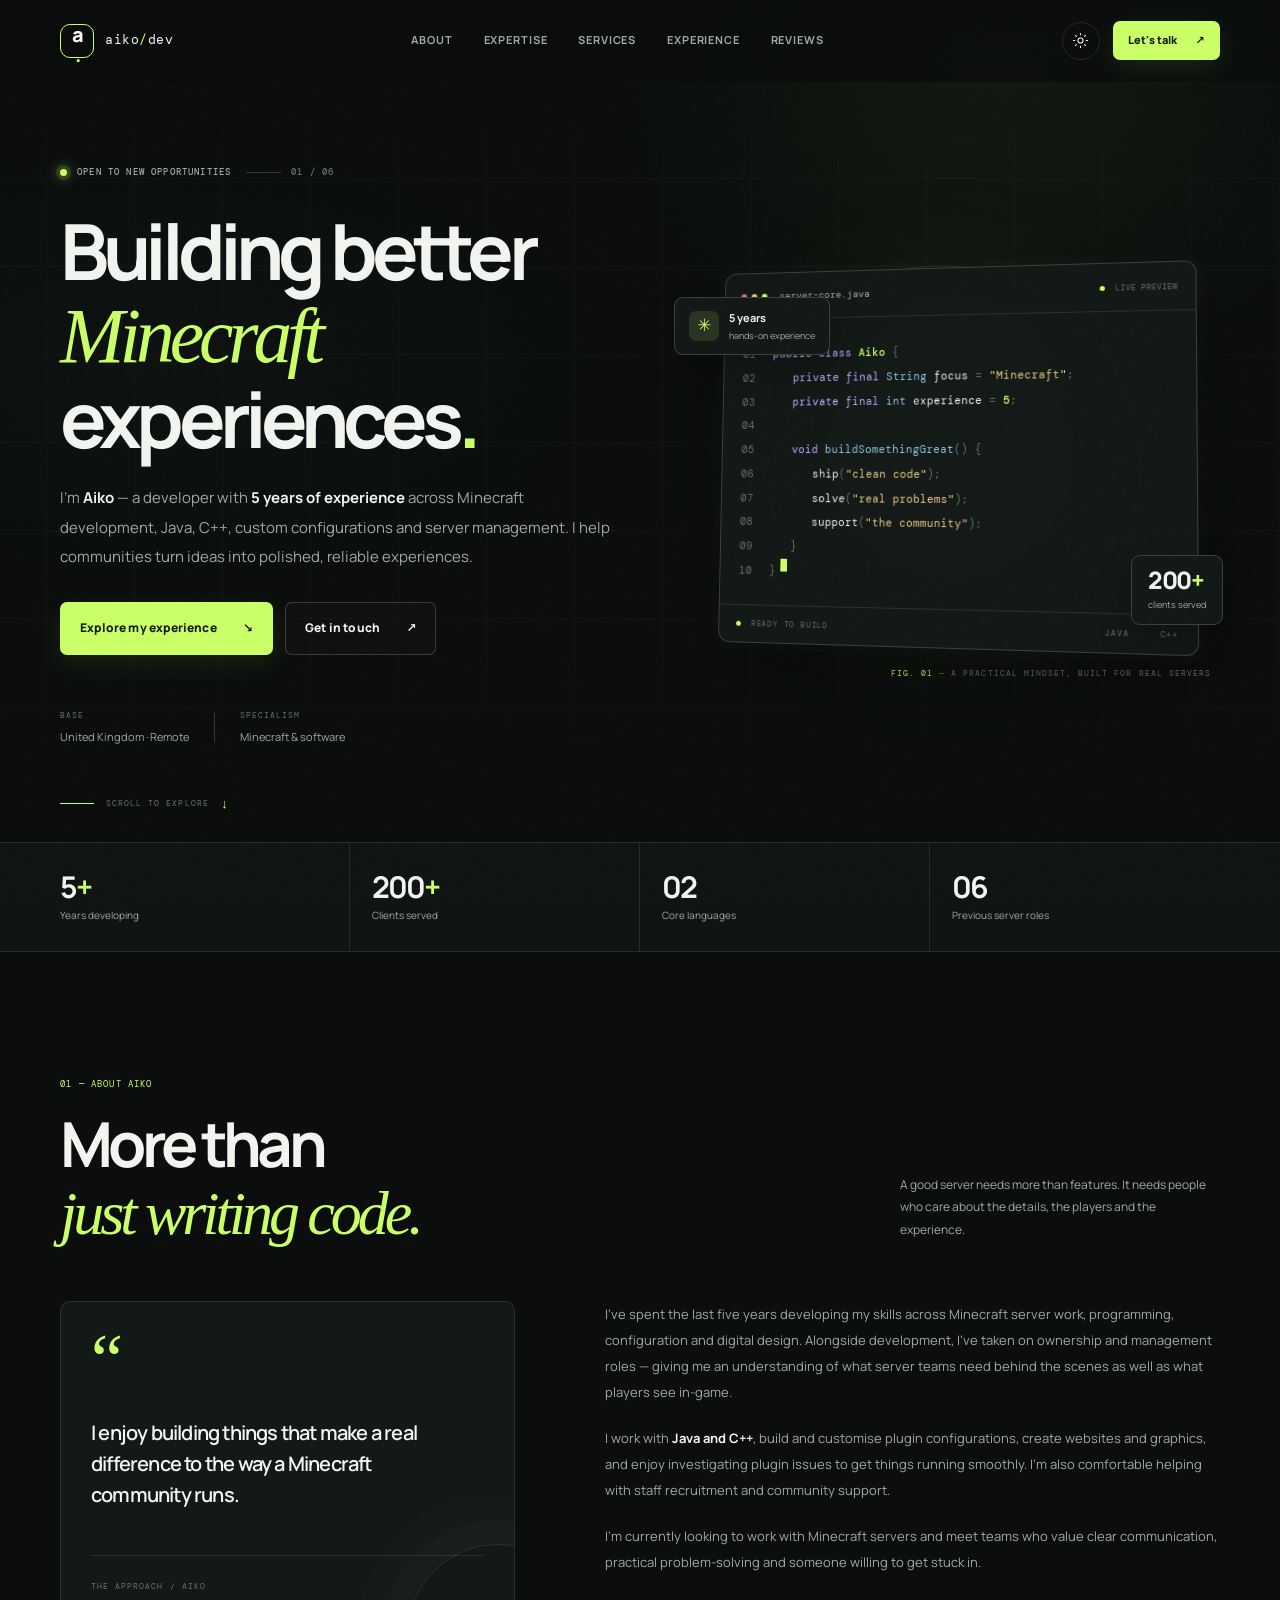
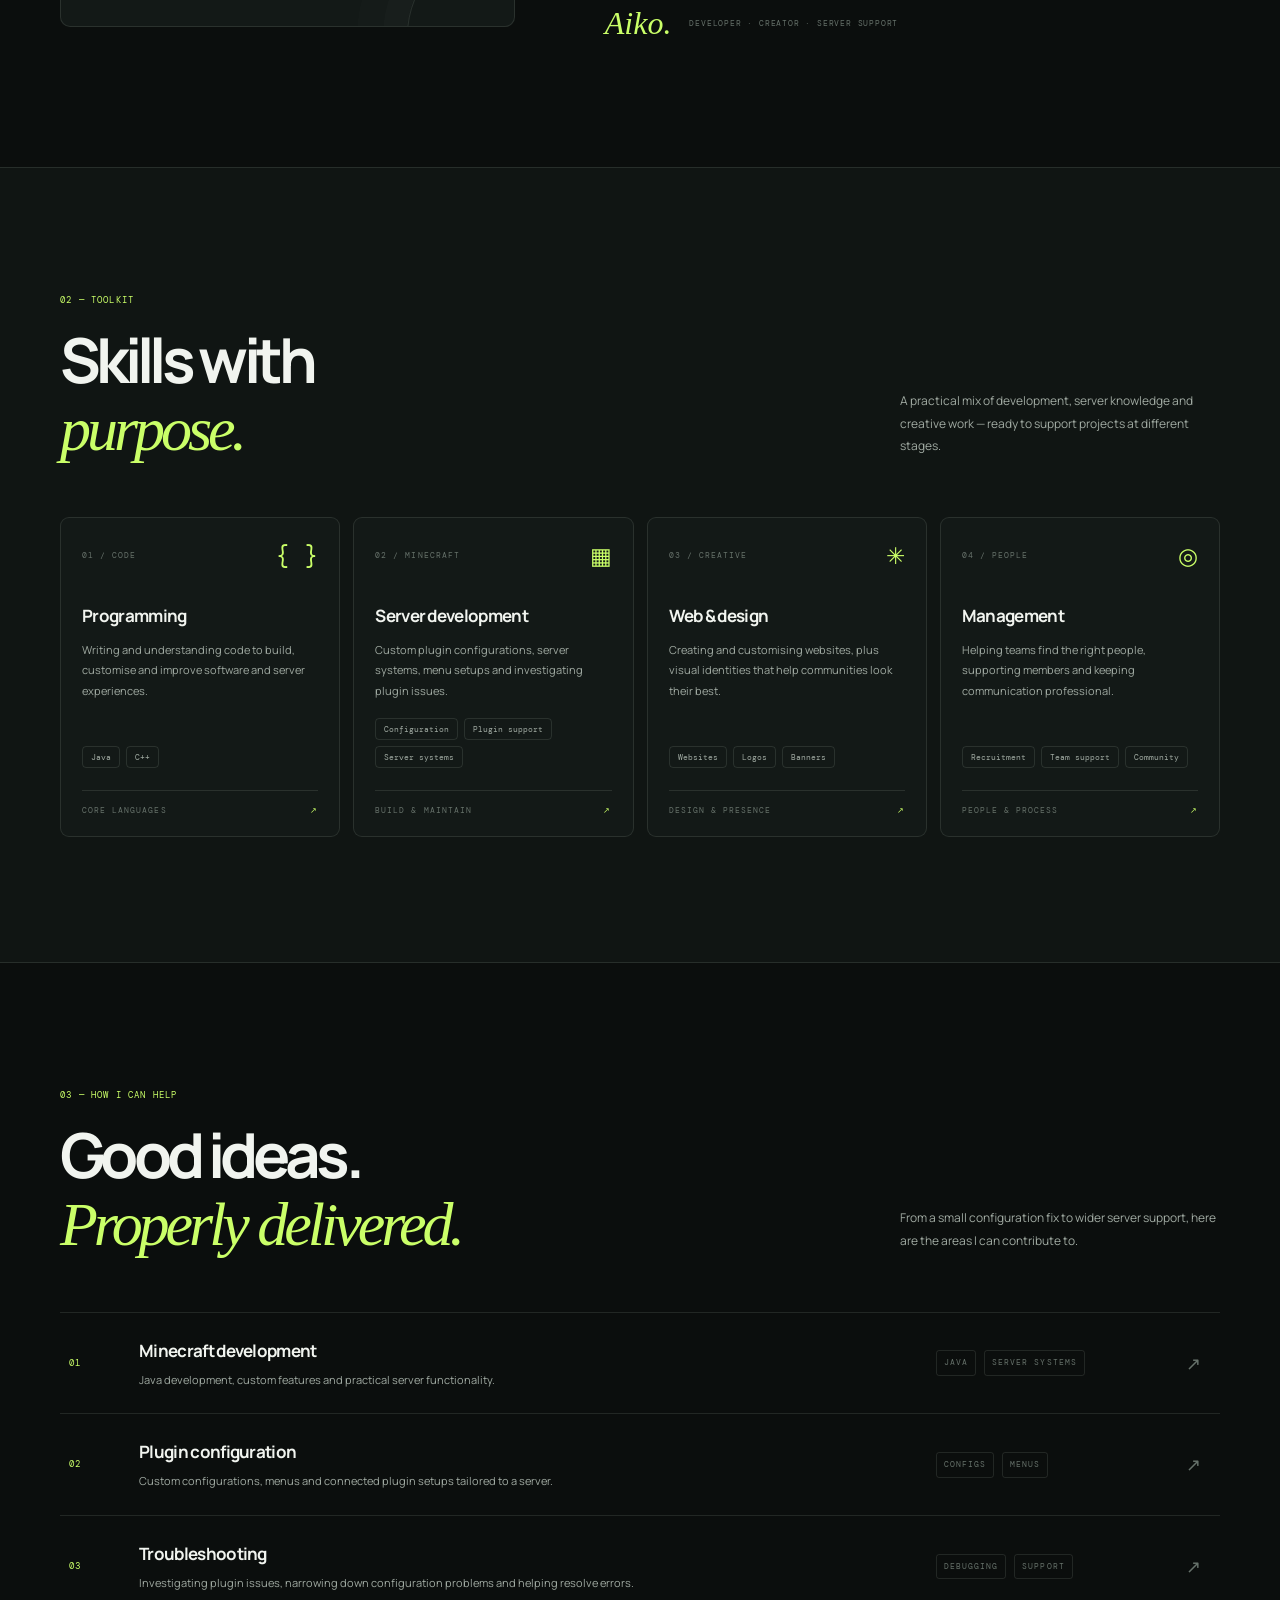
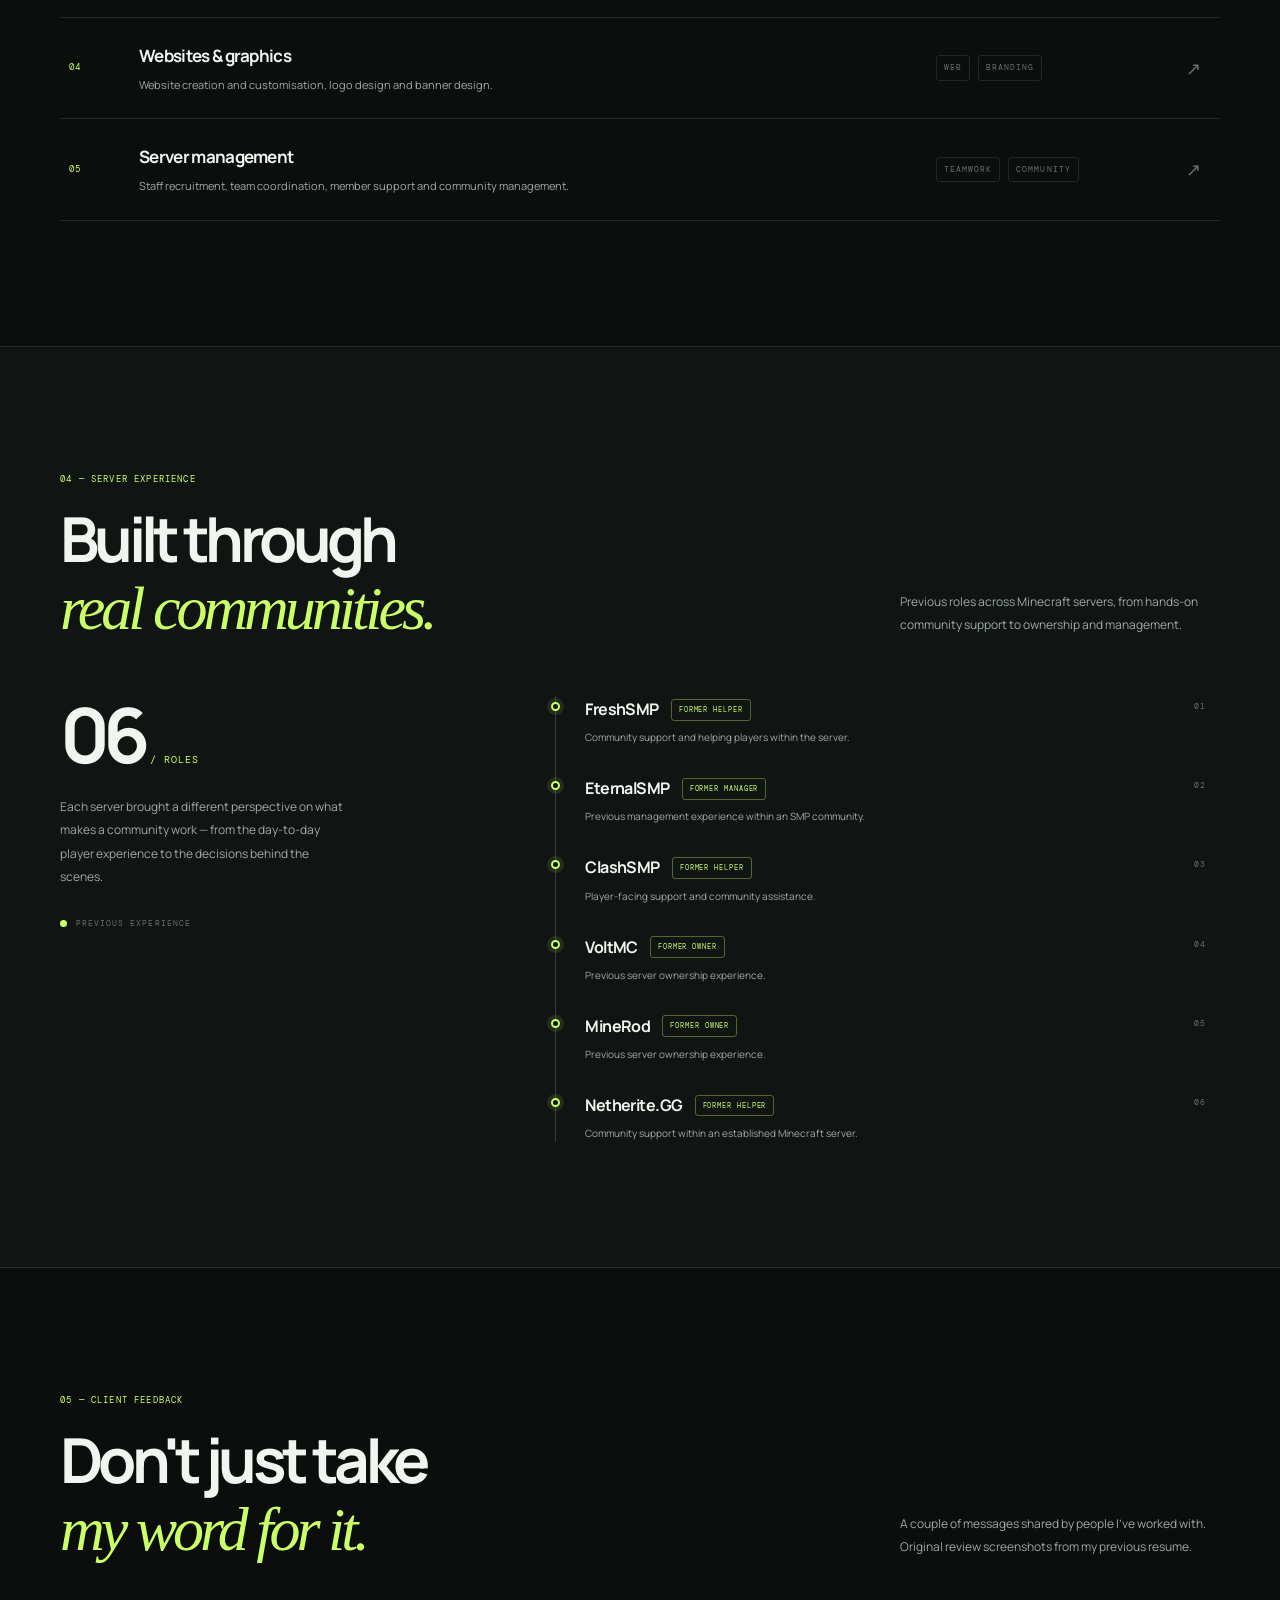
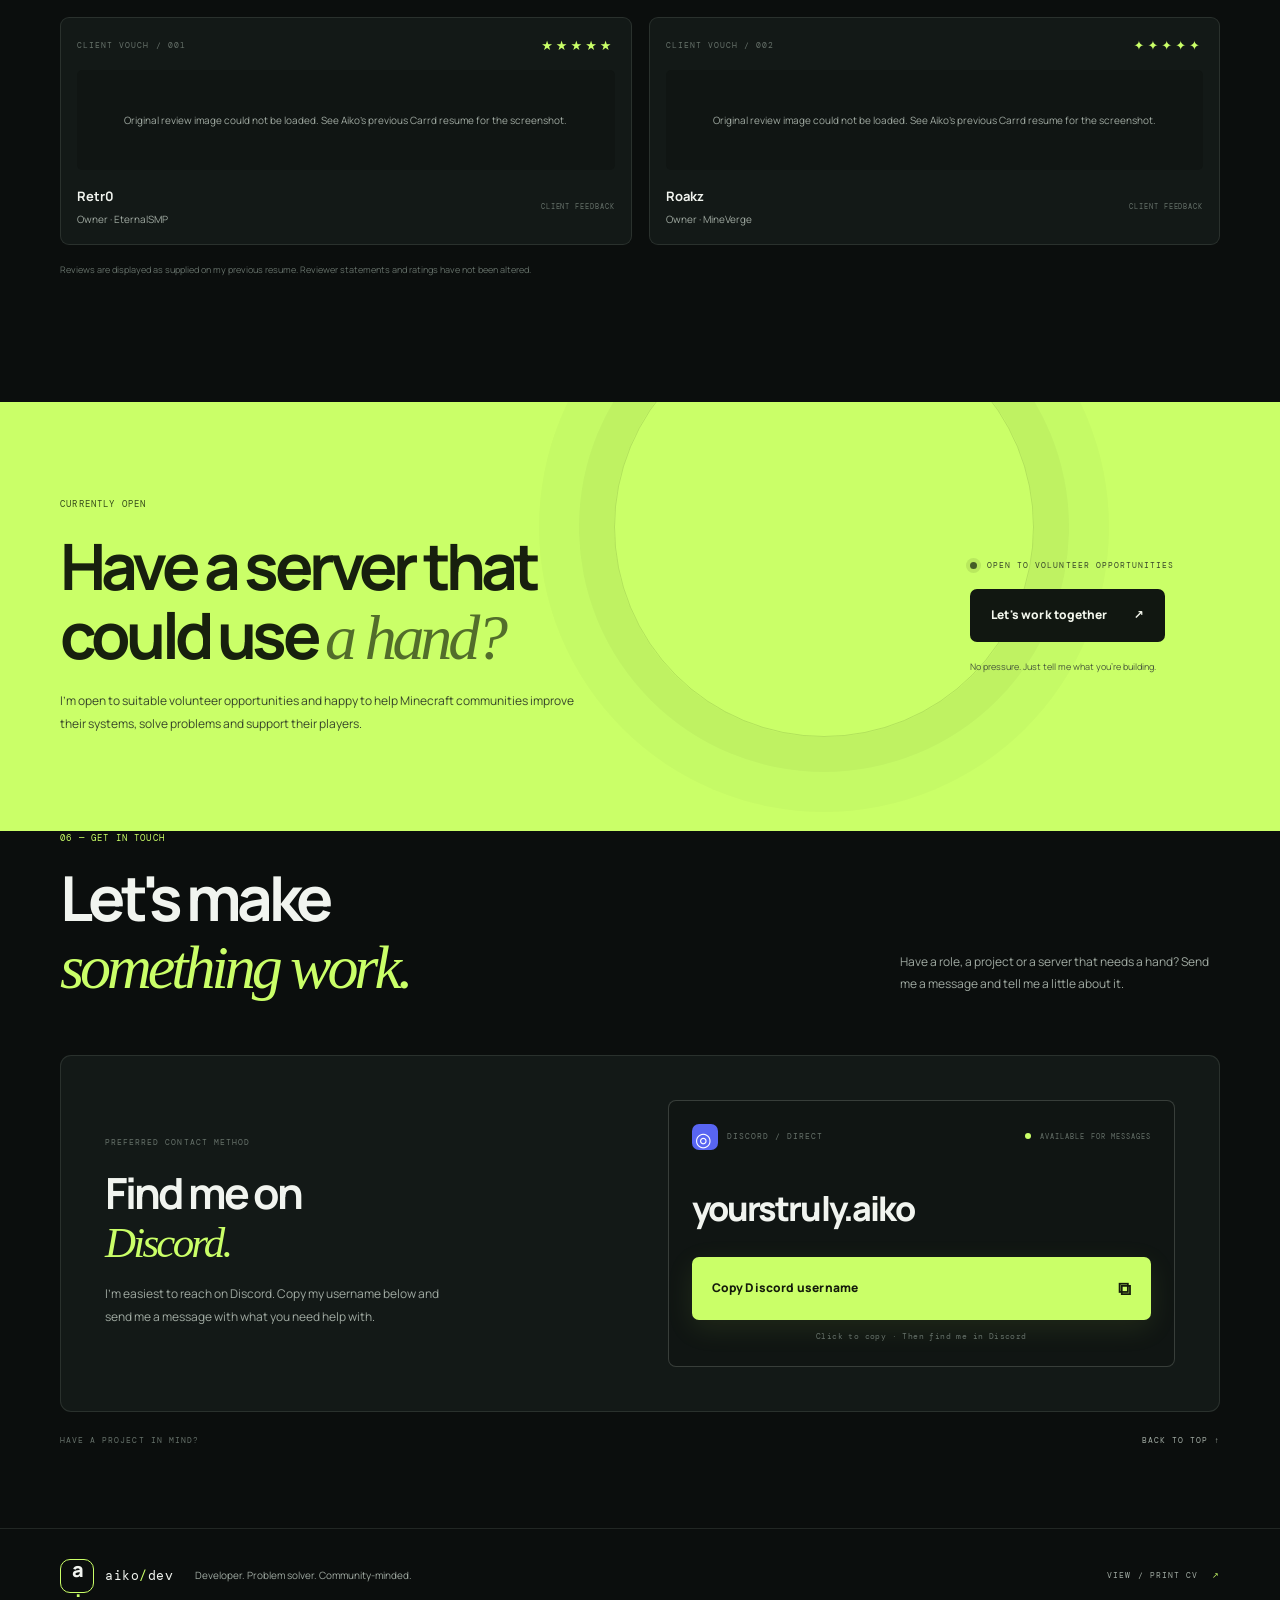
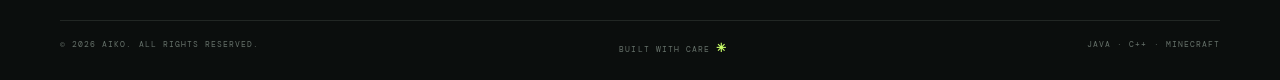
==== index.html @ dcffd150 "Add files via upload" ====
<!doctype html>
<html lang="en" data-theme="dark">
<head>
  <meta charset="utf-8">
  <meta name="viewport" content="width=device-width, initial-scale=1">
  <meta name="theme-color" content="#0b0e0d">
  <meta name="description" content="Aiko — Minecraft developer and server specialist with 5 years of experience in Java, C++, plugin configuration, troubleshooting, web design and server management.">
  <meta property="og:type" content="website">
  <meta property="og:title" content="Aiko — Minecraft Developer & Server Specialist">
  <meta property="og:description" content="Five years of development experience. Java, C++, Minecraft server systems, configuration and management.">
  <meta name="color-scheme" content="dark light">
  <title>Aiko — Minecraft Developer & Server Specialist</title>
  <link rel="icon" type="image/svg+xml" href="assets/favicon.svg">
  <link rel="preconnect" href="https://fonts.googleapis.com">
  <link rel="preconnect" href="https://fonts.gstatic.com" crossorigin>
  <link href="https://fonts.googleapis.com/css2?family=DM+Mono:wght@400;500&family=Manrope:wght@400;500;600;700;800&display=swap" rel="stylesheet">
  <link rel="stylesheet" href="styles.css">
</head>
<body>
  <div class="noise" aria-hidden="true"></div>
  <div class="scroll-progress" id="scrollProgress" aria-hidden="true"></div>

  <header class="site-header" id="top">
    <a class="brand" href="#home" aria-label="Aiko home">
      <span class="brand-mark">a<span>.</span></span>
      <span class="brand-name">aiko<span>/</span>dev</span>
    </a>
    <nav class="desktop-nav" aria-label="Primary navigation">
      <a href="#about">About</a>
      <a href="#expertise">Expertise</a>
      <a href="#services">Services</a>
      <a href="#experience">Experience</a>
      <a href="#reviews">Reviews</a>
    </nav>
    <div class="header-actions">
      <button class="icon-button theme-toggle" id="themeToggle" type="button" aria-label="Switch colour theme" title="Switch colour theme">
        <svg class="sun-icon" viewBox="0 0 24 24" aria-hidden="true"><circle cx="12" cy="12" r="3.6"/><path d="M12 2v2m0 16v2M4.93 4.93l1.42 1.42m11.3 11.3 1.42 1.42M2 12h2m16 0h2M4.93 19.07l1.42-1.42m11.3-11.3 1.42-1.42"/></svg>
        <svg class="moon-icon" viewBox="0 0 24 24" aria-hidden="true"><path d="M20.3 15.1A8.5 8.5 0 0 1 8.9 3.7 8.6 8.6 0 1 0 20.3 15.1Z"/></svg>
      </button>
      <button class="button button-small button-primary header-contact" data-copy-discord type="button">Let's talk <span aria-hidden="true">↗</span></button>
      <button class="mobile-menu-toggle" id="mobileMenuToggle" type="button" aria-label="Open navigation" aria-expanded="false" aria-controls="mobileNav"><span></span><span></span></button>
    </div>
    <nav class="mobile-nav" id="mobileNav" aria-label="Mobile navigation" hidden>
      <a href="#about">About</a><a href="#expertise">Expertise</a><a href="#services">Services</a><a href="#experience">Experience</a><a href="#reviews">Reviews</a><a href="#contact">Contact</a>
    </nav>
  </header>

  <main>
    <section class="hero section-shell" id="home">
      <div class="hero-grid-line" aria-hidden="true"></div>
      <div class="hero-copy">
        <div class="eyebrow reveal"><span class="status-dot"></span> OPEN TO NEW OPPORTUNITIES <span class="eyebrow-line"></span> <span class="eyebrow-index">01 / 06</span></div>
        <h1 class="hero-title reveal delay-1">Building better<br><em>Minecraft</em> experiences<span class="title-period">.</span></h1>
        <p class="hero-intro reveal delay-2">I'm <strong>Aiko</strong> — a developer with <strong>5 years of experience</strong> across Minecraft development, Java, C++, custom configurations and server management. I help communities turn ideas into polished, reliable experiences.</p>
        <div class="hero-actions reveal delay-3">
          <a class="button button-primary" href="#experience">Explore my experience <span aria-hidden="true">↘</span></a>
          <a class="button button-quiet" href="#contact">Get in touch <span aria-hidden="true">↗</span></a>
        </div>
        <div class="hero-meta reveal delay-3">
          <div class="meta-item"><span class="meta-label">BASE</span><span>United Kingdom · Remote</span></div>
          <div class="meta-divider"></div>
          <div class="meta-item"><span class="meta-label">SPECIALISM</span><span>Minecraft & software</span></div>
        </div>
      </div>

      <div class="hero-art reveal delay-2" aria-label="Decorative code workspace illustration">
        <div class="art-orbit orbit-one"></div><div class="art-orbit orbit-two"></div>
        <div class="art-glow"></div>
        <div class="code-window">
          <div class="window-top"><div class="window-dots"><i></i><i></i><i></i></div><span>server-core.java</span><span class="window-live"><b></b> LIVE PREVIEW</span></div>
          <div class="code-content">
            <div class="code-line"><span class="line-no">01</span><span><b class="code-purple">public class</b> <b class="code-lime">Aiko</b> <span class="code-muted">{</span></span></div>
            <div class="code-line"><span class="line-no">02</span><span class="indent"><b class="code-purple">private final</b> <b class="code-blue">String</b> focus <span class="code-muted">=</span> <b class="code-gold">"Minecraft"</b><span class="code-muted">;</span></span></div>
            <div class="code-line"><span class="line-no">03</span><span class="indent"><b class="code-purple">private final</b> <b class="code-blue">int</b> experience <span class="code-muted">=</span> <b class="code-lime">5</b><span class="code-muted">;</span></span></div>
            <div class="code-line spacer"><span class="line-no">04</span><span></span></div>
            <div class="code-line"><span class="line-no">05</span><span class="indent"><b class="code-purple">void</b> <b class="code-blue">buildSomethingGreat</b><span class="code-muted">() {</span></span></div>
            <div class="code-line"><span class="line-no">06</span><span class="indent2">ship<span class="code-muted">(</span><b class="code-gold">"clean code"</b><span class="code-muted">);</span></span></div>
            <div class="code-line"><span class="line-no">07</span><span class="indent2">solve<span class="code-muted">(</span><b class="code-gold">"real problems"</b><span class="code-muted">);</span></span></div>
            <div class="code-line"><span class="line-no">08</span><span class="indent2">support<span class="code-muted">(</span><b class="code-gold">"the community"</b><span class="code-muted">);</span></span></div>
            <div class="code-line"><span class="line-no">09</span><span class="indent"><span class="code-muted">}</span></span></div>
            <div class="code-line"><span class="line-no">10</span><span class="code-muted">}</span><span class="cursor-block"></span></div>
          </div>
          <div class="window-footer"><span><i class="footer-pulse"></i> READY TO BUILD</span><span>JAVA&nbsp; · &nbsp;C++</span></div>
        </div>
        <div class="float-chip chip-exp"><span class="chip-icon">✳</span><span><b>5 years</b><small>hands-on experience</small></span></div>
        <div class="float-chip chip-clients"><span class="chip-number">200<span>+</span></span><small>clients served</small></div>
        <div class="art-caption"><span>FIG. 01</span> — A PRACTICAL MINDSET, BUILT FOR REAL SERVERS</div>
      </div>
      <a class="scroll-cue" href="#about"><span class="scroll-cue-line"></span> SCROLL TO EXPLORE <span>↓</span></a>
    </section>

    <section class="stats-band" aria-label="At a glance">
      <div class="stats-inner">
        <div class="stat"><strong data-count="5">5<span>+</span></strong><span>Years developing</span></div>
        <div class="stat"><strong data-count="200">200<span>+</span></strong><span>Clients served</span></div>
        <div class="stat"><strong>02</strong><span>Core languages</span></div>
        <div class="stat"><strong>06</strong><span>Previous server roles</span></div>
      </div>
    </section>

    <section class="content-section section-shell" id="about">
      <div class="section-heading reveal"><div class="section-kicker">01 — ABOUT AIKO</div><div class="section-heading-row"><h2>More than<br><em>just writing code.</em></h2><p class="section-aside">A good server needs more than features. It needs people who care about the details, the players and the experience.</p></div></div>
      <div class="about-layout">
        <div class="about-note reveal"><div class="note-mark">“</div><p class="about-lead">I enjoy building things that make a real difference to the way a Minecraft community runs.</p><div class="note-rule"></div><span class="mono-note">THE APPROACH / AIKO</span></div>
        <div class="about-copy reveal delay-1"><p>I've spent the last five years developing my skills across Minecraft server work, programming, configuration and digital design. Alongside development, I've taken on ownership and management roles — giving me an understanding of what server teams need behind the scenes as well as what players see in-game.</p><p>I work with <strong>Java and C++</strong>, build and customise plugin configurations, create websites and graphics, and enjoy investigating plugin issues to get things running smoothly. I'm also comfortable helping with staff recruitment and community support.</p><p>I'm currently looking to work with Minecraft servers and meet teams who value clear communication, practical problem-solving and someone willing to get stuck in.</p><div class="about-signoff"><span class="signature">Aiko.</span><span class="signoff-line">DEVELOPER · CREATOR · SERVER SUPPORT</span></div></div>
      </div>
    </section>

    <section class="expertise-section" id="expertise">
      <div class="section-shell content-section">
        <div class="section-heading reveal"><div class="section-kicker">02 — TOOLKIT</div><div class="section-heading-row"><h2>Skills with<br><em>purpose.</em></h2><p class="section-aside">A practical mix of development, server knowledge and creative work — ready to support projects at different stages.</p></div></div>
        <div class="skill-grid">
          <article class="skill-card skill-featured reveal"><div class="skill-card-top"><span class="skill-index">01 / CODE</span><span class="skill-symbol">{ }</span></div><h3>Programming</h3><p>Writing and understanding code to build, customise and improve software and server experiences.</p><div class="skill-tags"><span>Java</span><span>C++</span></div><div class="skill-card-foot">CORE LANGUAGES <span>↗</span></div></article>
          <article class="skill-card reveal delay-1"><div class="skill-card-top"><span class="skill-index">02 / MINECRAFT</span><span class="skill-symbol">▦</span></div><h3>Server development</h3><p>Custom plugin configurations, server systems, menu setups and investigating plugin issues.</p><div class="skill-tags"><span>Configuration</span><span>Plugin support</span><span>Server systems</span></div><div class="skill-card-foot">BUILD & MAINTAIN <span>↗</span></div></article>
          <article class="skill-card reveal delay-2"><div class="skill-card-top"><span class="skill-index">03 / CREATIVE</span><span class="skill-symbol">✳</span></div><h3>Web & design</h3><p>Creating and customising websites, plus visual identities that help communities look their best.</p><div class="skill-tags"><span>Websites</span><span>Logos</span><span>Banners</span></div><div class="skill-card-foot">DESIGN & PRESENCE <span>↗</span></div></article>
          <article class="skill-card reveal delay-3"><div class="skill-card-top"><span class="skill-index">04 / PEOPLE</span><span class="skill-symbol">◎</span></div><h3>Management</h3><p>Helping teams find the right people, supporting members and keeping communication professional.</p><div class="skill-tags"><span>Recruitment</span><span>Team support</span><span>Community</span></div><div class="skill-card-foot">PEOPLE & PROCESS <span>↗</span></div></article>
        </div>
      </div>
    </section>

    <section class="content-section section-shell" id="services">
      <div class="section-heading reveal"><div class="section-kicker">03 — HOW I CAN HELP</div><div class="section-heading-row"><h2>Good ideas.<br><em>Properly delivered.</em></h2><p class="section-aside">From a small configuration fix to wider server support, here are the areas I can contribute to.</p></div></div>
      <div class="services-list">
        <article class="service-row reveal"><span class="service-no">01</span><div class="service-main"><h3>Minecraft development</h3><p>Java development, custom features and practical server functionality.</p></div><div class="service-tags"><span>JAVA</span><span>SERVER SYSTEMS</span></div><span class="service-arrow">↗</span></article>
        <article class="service-row reveal"><span class="service-no">02</span><div class="service-main"><h3>Plugin configuration</h3><p>Custom configurations, menus and connected plugin setups tailored to a server.</p></div><div class="service-tags"><span>CONFIGS</span><span>MENUS</span></div><span class="service-arrow">↗</span></article>
        <article class="service-row reveal"><span class="service-no">03</span><div class="service-main"><h3>Troubleshooting</h3><p>Investigating plugin issues, narrowing down configuration problems and helping resolve errors.</p></div><div class="service-tags"><span>DEBUGGING</span><span>SUPPORT</span></div><span class="service-arrow">↗</span></article>
        <article class="service-row reveal"><span class="service-no">04</span><div class="service-main"><h3>Websites & graphics</h3><p>Website creation and customisation, logo design and banner design.</p></div><div class="service-tags"><span>WEB</span><span>BRANDING</span></div><span class="service-arrow">↗</span></article>
        <article class="service-row reveal"><span class="service-no">05</span><div class="service-main"><h3>Server management</h3><p>Staff recruitment, team coordination, member support and community management.</p></div><div class="service-tags"><span>TEAMWORK</span><span>COMMUNITY</span></div><span class="service-arrow">↗</span></article>
      </div>
    </section>

    <section class="experience-section" id="experience">
      <div class="section-shell content-section">
        <div class="section-heading reveal"><div class="section-kicker">04 — SERVER EXPERIENCE</div><div class="section-heading-row"><h2>Built through<br><em>real communities.</em></h2><p class="section-aside">Previous roles across Minecraft servers, from hands-on community support to ownership and management.</p></div></div>
        <div class="experience-layout">
          <div class="experience-intro reveal"><div class="exp-big-number">06<span> / ROLES</span></div><p>Each server brought a different perspective on what makes a community work — from the day-to-day player experience to the decisions behind the scenes.</p><div class="exp-key"><span class="key-dot"></span> PREVIOUS EXPERIENCE</div></div>
          <div class="timeline">
            <article class="timeline-item reveal"><span class="timeline-dot"></span><div class="timeline-content"><div class="timeline-top"><h3>FreshSMP</h3><span class="role-pill">FORMER HELPER</span></div><p>Community support and helping players within the server.</p></div><span class="timeline-count">01</span></article>
            <article class="timeline-item reveal"><span class="timeline-dot"></span><div class="timeline-content"><div class="timeline-top"><h3>EternalSMP</h3><span class="role-pill">FORMER MANAGER</span></div><p>Previous management experience within an SMP community.</p></div><span class="timeline-count">02</span></article>
            <article class="timeline-item reveal"><span class="timeline-dot"></span><div class="timeline-content"><div class="timeline-top"><h3>ClashSMP</h3><span class="role-pill">FORMER HELPER</span></div><p>Player-facing support and community assistance.</p></div><span class="timeline-count">03</span></article>
            <article class="timeline-item reveal"><span class="timeline-dot"></span><div class="timeline-content"><div class="timeline-top"><h3>VoltMC</h3><span class="role-pill">FORMER OWNER</span></div><p>Previous server ownership experience.</p></div><span class="timeline-count">04</span></article>
            <article class="timeline-item reveal"><span class="timeline-dot"></span><div class="timeline-content"><div class="timeline-top"><h3>MineRod</h3><span class="role-pill">FORMER OWNER</span></div><p>Previous server ownership experience.</p></div><span class="timeline-count">05</span></article>
            <article class="timeline-item reveal"><span class="timeline-dot"></span><div class="timeline-content"><div class="timeline-top"><h3>Netherite.GG</h3><span class="role-pill">FORMER HELPER</span></div><p>Community support within an established Minecraft server.</p></div><span class="timeline-count">06</span></article>
          </div>
        </div>
      </div>
    </section>

    <section class="proof-section" id="reviews">
      <div class="section-shell content-section">
        <div class="section-heading reveal"><div class="section-kicker">05 — CLIENT FEEDBACK</div><div class="section-heading-row"><h2>Don't just take<br><em>my word for it.</em></h2><p class="section-aside">A couple of messages shared by people I've worked with. Original review screenshots from my previous resume.</p></div></div>
        <div class="review-grid">
          <article class="review-card reveal"><div class="review-card-head"><span class="review-label">CLIENT VOUCH / 001</span><span class="review-stars" aria-label="5 out of 5">★★★★★</span></div><a class="review-image-wrap" href="https://aiko-resume.carrd.co/assets/images/image02.jpg?v=b231cc5d" target="_blank" rel="noopener noreferrer" aria-label="Open original EternalSMP client review"><img src="https://aiko-resume.carrd.co/assets/images/image02.jpg?v=b231cc5d" alt="Original Discord testimonial from Retr0, owner of EternalSMP, with a 5 out of 5 rating" loading="lazy"><span class="image-zoom">ORIGINAL REVIEW ↗</span></a><div class="review-caption"><div><h3>Retr0</h3><p>Owner · EternalSMP</p></div><span class="review-verified">CLIENT FEEDBACK</span></div></article>
          <article class="review-card reveal delay-1"><div class="review-card-head"><span class="review-label">CLIENT VOUCH / 002</span><span class="review-stars">✦✦✦✦✦</span></div><a class="review-image-wrap" href="https://aiko-resume.carrd.co/assets/images/image03.jpg?v=b231cc5d" target="_blank" rel="noopener noreferrer" aria-label="Open original MineVerge client review"><img src="https://aiko-resume.carrd.co/assets/images/image03.jpg?v=b231cc5d" alt="Original Discord testimonial from Roakz, owner of MineVerge" loading="lazy"><span class="image-zoom">ORIGINAL REVIEW ↗</span></a><div class="review-caption"><div><h3>Roakz</h3><p>Owner · MineVerge</p></div><span class="review-verified">CLIENT FEEDBACK</span></div></article>
        </div>
        <p class="review-footnote">Reviews are displayed as supplied on my previous resume. Reviewer statements and ratings have not been altered.</p>
      </div>
    </section>

    <section class="availability-section">
      <div class="section-shell availability-inner reveal">
        <div><div class="section-kicker">CURRENTLY OPEN</div><h2>Have a server that<br>could use <em>a hand?</em></h2><p>I'm open to suitable volunteer opportunities and happy to help Minecraft communities improve their systems, solve problems and support their players.</p></div>
        <div class="availability-side"><div class="availability-status"><span class="status-dot"></span> OPEN TO VOLUNTEER OPPORTUNITIES</div><a class="button button-light" href="#contact">Let's work together <span aria-hidden="true">↗</span></a><span class="availability-note">No pressure. Just tell me what you're building.</span></div>
        <div class="availability-orb" aria-hidden="true"></div>
      </div>
    </section>

    <section class="contact-section section-shell" id="contact">
      <div class="section-heading reveal"><div class="section-kicker">06 — GET IN TOUCH</div><div class="section-heading-row"><h2>Let's make<br><em>something work.</em></h2><p class="section-aside">Have a role, a project or a server that needs a hand? Send me a message and tell me a little about it.</p></div></div>
      <div class="contact-panel reveal">
        <div class="contact-copy"><span class="contact-overline">PREFERRED CONTACT METHOD</span><h3>Find me on<br><em>Discord.</em></h3><p>I'm easiest to reach on Discord. Copy my username below and send me a message with what you need help with.</p></div>
        <div class="discord-card"><div class="discord-top"><span class="discord-logo">◎</span><span>DISCORD / DIRECT</span><span class="discord-presence"><i></i> AVAILABLE FOR MESSAGES</span></div><div class="discord-handle">yourstruly.aiko</div><button class="button button-primary copy-button" type="button" data-copy-discord><span class="copy-label">Copy Discord username</span><span class="copy-icon">⧉</span></button><p class="copy-hint">Click to copy · Then find me in Discord</p></div>
      </div>
      <div class="contact-bottom"><span>HAVE A PROJECT IN MIND?</span><a href="#top">BACK TO TOP ↑</a></div>
    </section>
  </main>

  <footer class="site-footer"><div class="footer-main"><a class="brand" href="#top"><span class="brand-mark">a<span>.</span></span><span class="brand-name">aiko<span>/</span>dev</span></a><p>Developer. Problem solver. Community-minded.</p><a class="footer-print" href="cv.html" target="_blank" rel="noopener">VIEW / PRINT CV <span>↗</span></a></div><div class="footer-bottom"><span>© <span id="year"></span> AIKO. ALL RIGHTS RESERVED.</span><span>BUILT WITH CARE <b>✳</b></span><span>JAVA · C++ · MINECRAFT</span></div></footer>

  <div class="toast" id="toast" role="status" aria-live="polite"></div>
  <script src="script.js"></script>
</body>
</html>
---- styles.css ----
:root{--bg:#0b0e0d;--bg-soft:#101513;--panel:#131917;--panel-2:#171f1c;--line:rgba(225,239,229,.11);--line-strong:rgba(225,239,229,.19);--text:#f1f4ef;--muted:#a0aaa2;--subtle:#66716a;--accent:#caff68;--accent-2:#99cf48;--accent-ink:#141b0b;--purple:#c4a5ff;--blue:#8dc6e9;--gold:#eccb83;--shadow:0 30px 100px rgba(0,0,0,.3);--font:'Manrope',Inter,system-ui,-apple-system,BlinkMacSystemFont,'Segoe UI',sans-serif;--mono:'DM Mono',ui-monospace,SFMono-Regular,monospace;--header:rgba(11,14,13,.78)}
html[data-theme="light"]{--bg:#f3f5ef;--bg-soft:#e9ede5;--panel:#fff;--panel-2:#eef2eb;--line:rgba(23,37,27,.12);--line-strong:rgba(23,37,27,.2);--text:#172019;--muted:#5c6a60;--subtle:#849087;--accent:#7cae24;--accent-2:#638d19;--accent-ink:#fff;--purple:#7655b1;--blue:#387d9e;--gold:#9b7128;--shadow:0 25px 80px rgba(35,54,39,.1);--header:rgba(243,245,239,.82)}
*{box-sizing:border-box}html{scroll-behavior:smooth;scroll-padding-top:100px}body{margin:0;background:var(--bg);color:var(--text);font-family:var(--font);font-size:15px;line-height:1.7;overflow-x:hidden;transition:background .3s,color .3s}body::before{content:"";position:fixed;inset:0;pointer-events:none;z-index:-2;background:radial-gradient(ellipse at 78% 10%,rgba(120,160,65,.075),transparent 30%),radial-gradient(ellipse at 12% 40%,rgba(72,113,89,.055),transparent 32%)}a{color:inherit;text-decoration:none}button{font:inherit}.noise{position:fixed;inset:0;pointer-events:none;z-index:30;opacity:.025;background-image:url("data:image/svg+xml,%3Csvg viewBox='0 0 180 180' xmlns='http://www.w3.org/2000/svg'%3E%3Cfilter id='n'%3E%3CfeTurbulence type='fractalNoise' baseFrequency='.8' numOctaves='4' stitchTiles='stitch'/%3E%3C/filter%3E%3Crect width='100%25' height='100%25' filter='url(%23n)' opacity='.5'/%3E%3C/svg%3E")}.scroll-progress{position:fixed;top:0;left:0;width:0;height:2px;background:var(--accent);z-index:100;box-shadow:0 0 14px var(--accent)}.section-shell{width:min(1160px,calc(100% - 64px));margin-inline:auto}.site-header{height:82px;padding:0 max(32px,calc((100vw - 1160px)/2));display:flex;align-items:center;justify-content:space-between;gap:28px;position:fixed;inset:0 0 auto;z-index:50;background:var(--header);border-bottom:1px solid transparent;backdrop-filter:blur(18px);transition:height .25s,border-color .25s,background .25s}.site-header.scrolled{height:70px;border-color:var(--line)}.brand{display:inline-flex;align-items:center;gap:11px;flex-shrink:0}.brand-mark{display:grid;place-items:center;width:34px;height:34px;border:1px solid var(--accent);border-radius:10px;color:var(--text);font-size:20px;font-weight:800;letter-spacing:-2px;line-height:1}.brand-mark span,.brand-name span{color:var(--accent)}.brand-name{font-family:var(--mono);font-size:13px;letter-spacing:.04em;color:var(--text)}.desktop-nav{display:flex;align-items:center;gap:clamp(18px,2.4vw,32px);margin-left:auto;margin-right:auto}.desktop-nav a,.mobile-nav a{font-size:11px;color:var(--muted);font-weight:700;letter-spacing:.08em;text-transform:uppercase;position:relative;transition:color .2s}.desktop-nav a::after{content:"";position:absolute;left:0;right:100%;bottom:-9px;height:1px;background:var(--accent);transition:right .25s}.desktop-nav a:hover,.desktop-nav a.active{color:var(--text)}.desktop-nav a:hover::after,.desktop-nav a.active::after{right:0}.header-actions{display:flex;align-items:center;gap:13px}.icon-button,.mobile-menu-toggle{width:38px;height:38px;display:grid;place-items:center;border:1px solid var(--line);border-radius:50%;background:transparent;color:var(--text);cursor:pointer;transition:all .2s}.icon-button:hover,.mobile-menu-toggle:hover{border-color:var(--accent);color:var(--accent)}.icon-button svg{width:17px;height:17px;fill:none;stroke:currentColor;stroke-width:1.5;stroke-linecap:round;stroke-linejoin:round}.moon-icon{display:none}html[data-theme="light"] .sun-icon{display:none}html[data-theme="light"] .moon-icon{display:block}.button{border:1px solid transparent;display:inline-flex;align-items:center;justify-content:center;gap:26px;padding:15px 19px;min-height:52px;font-size:12px;font-weight:800;letter-spacing:.015em;border-radius:7px;cursor:pointer;transition:transform .22s,background .22s,color .22s,border-color .22s,box-shadow .22s}.button:hover{transform:translateY(-3px)}.button-primary{background:var(--accent);color:var(--accent-ink);box-shadow:0 8px 28px rgba(175,229,83,.1)}.button-primary:hover{background:#dcff9c;box-shadow:0 12px 34px rgba(175,229,83,.2)}.button-small{min-height:39px;padding:9px 14px;gap:18px;font-size:11px}.button-quiet{border-color:var(--line-strong);color:var(--text);background:rgba(255,255,255,.015)}.button-quiet:hover{border-color:var(--accent);color:var(--accent)}.mobile-menu-toggle{display:none;gap:5px;align-content:center}.mobile-menu-toggle span{width:14px;height:1px;background:currentColor;display:block}.mobile-nav{position:absolute;top:calc(100% + 1px);left:0;right:0;padding:16px 32px 24px;background:var(--bg-soft);border-bottom:1px solid var(--line);display:grid;gap:0}.mobile-nav[hidden]{display:none}.mobile-nav a{padding:13px 0;border-bottom:1px solid var(--line)}
.hero{min-height:790px;padding-top:165px;padding-bottom:95px;display:grid;grid-template-columns:1.05fr .95fr;align-items:center;gap:28px;position:relative}.hero-grid-line{position:absolute;inset:90px -8vw 40px;pointer-events:none;z-index:-1;opacity:.28;background-image:linear-gradient(var(--line) 1px,transparent 1px),linear-gradient(90deg,var(--line) 1px,transparent 1px);background-size:88px 88px;mask-image:linear-gradient(to bottom,transparent,black 12%,black 78%,transparent)}.eyebrow,.section-kicker,.meta-label,.mono-note,.art-caption,.skill-index,.skill-card-foot,.service-no,.service-tags,.role-pill,.timeline-count,.review-label,.review-verified,.availability-status,.contact-overline,.discord-top,.copy-hint,.contact-bottom,.footer-print,.footer-bottom,.exp-key{font-family:var(--mono);font-size:9px;letter-spacing:.13em}.eyebrow{display:flex;align-items:center;gap:10px;color:var(--muted);font-weight:500}.status-dot{width:7px;height:7px;display:inline-block;border-radius:100%;background:var(--accent);box-shadow:0 0 0 4px color-mix(in srgb,var(--accent) 13%,transparent),0 0 14px var(--accent);flex:none;animation:pulse 2s infinite}.eyebrow-line{width:35px;height:1px;background:var(--line-strong);margin-left:5px}.eyebrow-index{color:var(--subtle)}.hero-title{font-size:clamp(48px,6.05vw,78px);line-height:1.055;letter-spacing:-.075em;margin:30px 0 24px;font-weight:700;max-width:680px}.hero-title em,.section-heading h2 em,.availability-inner h2 em,.contact-copy h3 em{font-family:Georgia,serif;font-weight:400;color:var(--accent);letter-spacing:-.065em}.title-period{color:var(--accent)}.hero-intro{max-width:560px;color:var(--muted);font-size:15px;line-height:1.95}.hero-intro strong{color:var(--text);font-weight:700}.hero-actions{display:flex;align-items:center;gap:12px;margin-top:31px}.hero-meta{display:flex;align-items:center;gap:25px;margin-top:54px}.meta-item{display:grid;gap:6px;font-size:11px;color:var(--muted)}.meta-label{color:var(--subtle);font-size:8px}.meta-divider{height:29px;width:1px;background:var(--line-strong)}.hero-art{height:470px;position:relative;display:flex;align-items:center;justify-content:center;perspective:900px}.art-glow{position:absolute;width:340px;height:340px;border-radius:50%;background:var(--accent);opacity:.075;filter:blur(75px);animation:glow 7s ease-in-out infinite alternate}.art-orbit{position:absolute;border:1px solid var(--line);border-radius:50%;transform:rotate(-28deg)}.orbit-one{width:480px;height:230px}.orbit-two{width:390px;height:370px;transform:rotate(48deg)}.code-window{width:min(100%,480px);position:relative;z-index:2;background:color-mix(in srgb,var(--panel) 92%,transparent);border:1px solid var(--line-strong);border-radius:12px;box-shadow:var(--shadow),0 0 0 7px rgba(255,255,255,.012);transform:rotateY(-8deg) rotateX(3deg);overflow:hidden;animation:float 8s ease-in-out infinite}.window-top{height:48px;border-bottom:1px solid var(--line);display:flex;align-items:center;padding:0 17px;gap:13px;color:var(--muted);font:10px var(--mono)}.window-dots{display:flex;gap:5px}.window-dots i{width:6px;height:6px;border-radius:50%;background:#ee796f}.window-dots i:nth-child(2){background:#e5c36c}.window-dots i:nth-child(3){background:var(--accent)}.window-top>span:nth-child(2){margin-right:auto}.window-live{font-size:8px!important;color:var(--subtle)}.window-live b,.footer-pulse{display:inline-block;width:5px;height:5px;border-radius:50%;background:var(--accent);margin-right:5px}.code-content{padding:24px 20px 22px;font:11px/2.25 var(--mono);min-height:255px}.code-line{display:flex;white-space:pre}.line-no{color:var(--subtle);width:32px;flex:none;user-select:none}.indent{padding-left:22px}.indent2{padding-left:44px}.code-purple{color:var(--purple);font-weight:400}.code-lime{color:var(--accent);font-weight:500}.code-blue{color:var(--blue);font-weight:400}.code-gold{color:var(--gold);font-weight:400}.code-muted{color:var(--subtle)}.cursor-block{width:7px;height:13px;background:var(--accent);display:inline-block;vertical-align:middle;margin:0 0 -2px 5px;animation:blink 1.1s steps(2,start) infinite}.window-footer{height:38px;border-top:1px solid var(--line);display:flex;align-items:center;justify-content:space-between;padding:0 18px;color:var(--subtle);font:8px var(--mono);letter-spacing:.1em}.float-chip{position:absolute;z-index:3;display:flex;align-items:center;gap:10px;padding:11px 14px;background:var(--panel);border:1px solid var(--line-strong);border-radius:9px;box-shadow:0 14px 36px rgba(0,0,0,.2)}.float-chip b{display:block;font-size:11px}.float-chip small{display:block;color:var(--muted);font-size:9px}.chip-exp{left:-8px;top:76px;animation:float 6s ease-in-out infinite}.chip-icon{display:grid;place-items:center;width:30px;height:30px;color:var(--accent);background:color-mix(in srgb,var(--accent) 12%,transparent);border-radius:7px;font-size:17px}.chip-clients{right:-3px;bottom:66px;display:grid;gap:0;padding:12px 16px}.chip-number{font-size:24px;line-height:1;font-weight:800;letter-spacing:-.06em}.chip-number span{color:var(--accent)}.chip-clients small{margin-top:5px}.art-caption{position:absolute;bottom:10px;right:9px;color:var(--subtle);font-size:8px}.art-caption span{color:var(--accent)}.scroll-cue{position:absolute;bottom:30px;left:0;display:flex;align-items:center;gap:12px;font:8px var(--mono);letter-spacing:.13em;color:var(--subtle)}.scroll-cue-line{width:34px;height:1px;background:var(--accent)}.scroll-cue>span:last-child{color:var(--accent);font-size:13px}
.stats-band{border-block:1px solid var(--line);background:var(--bg-soft)}.stats-inner{width:min(1160px,calc(100% - 64px));margin:auto;display:grid;grid-template-columns:repeat(4,1fr)}.stat{padding:27px 22px;display:grid;gap:4px;border-right:1px solid var(--line)}.stat:first-child{padding-left:0}.stat:last-child{border:0}.stat strong{font-size:30px;letter-spacing:-.07em;line-height:1.1}.stat strong span{color:var(--accent)}.stat>span{font-size:10px;color:var(--muted)}.content-section{padding-top:125px;padding-bottom:125px}.section-heading{margin-bottom:54px}.section-kicker{color:var(--accent);margin-bottom:19px}.section-heading-row{display:flex;align-items:flex-end;justify-content:space-between;gap:40px}.section-heading h2{font-size:clamp(40px,5vw,62px);line-height:1.08;letter-spacing:-.075em;margin:0;font-weight:700}.section-aside{max-width:320px;color:var(--muted);font-size:12px;line-height:1.9;margin:0 0 5px}.about-layout{display:grid;grid-template-columns:.85fr 1.15fr;gap:90px;align-items:start}.about-note{padding:30px;background:var(--panel);border:1px solid var(--line);border-radius:10px;position:relative;overflow:hidden}.about-note::after{content:"";position:absolute;width:180px;height:180px;border:1px solid var(--line);border-radius:50%;right:-75px;bottom:-100px;box-shadow:0 0 0 24px rgba(255,255,255,.012),0 0 0 50px rgba(255,255,255,.008)}.note-mark{font:72px/ .8 Georgia;color:var(--accent)}.about-lead{max-width:340px;font-size:20px;line-height:1.55;letter-spacing:-.04em;font-weight:600;margin:27px 0 45px}.note-rule{height:1px;background:var(--line);margin-bottom:15px}.mono-note{color:var(--subtle);font-size:8px}.about-copy p{color:var(--muted);font-size:13px;line-height:2;margin:0 0 20px}.about-copy strong{color:var(--text)}.about-signoff{display:flex;align-items:center;gap:18px;margin-top:30px}.signature{font:italic 32px Georgia;color:var(--accent)}.signoff-line{font:8px var(--mono);color:var(--subtle);letter-spacing:.1em}.expertise-section{background:var(--bg-soft);border-block:1px solid var(--line)}.skill-grid{display:grid;grid-template-columns:repeat(4,1fr);gap:13px}.skill-card{padding:23px 21px 18px;min-height:270px;background:var(--panel);border:1px solid var(--line);border-radius:9px;display:flex;flex-direction:column;transition:transform .3s,border-color .3s,background .3s;position:relative;overflow:hidden}.skill-card::before{content:"";position:absolute;inset:0;background:radial-gradient(circle at 90% 0%,color-mix(in srgb,var(--accent) 10%,transparent),transparent 45%);opacity:0;transition:opacity .3s}.skill-card:hover{transform:translateY(-6px);border-color:color-mix(in srgb,var(--accent) 55%,var(--line))}.skill-card:hover::before{opacity:1}.skill-card>*{position:relative}.skill-card-top{display:flex;align-items:center;justify-content:space-between;color:var(--subtle)}.skill-index{font-size:8px}.skill-symbol{color:var(--accent);font:23px var(--mono)}.skill-card h3{font-size:17px;letter-spacing:-.04em;margin:31px 0 9px}.skill-card p{color:var(--muted);font-size:11px;line-height:1.85;margin:0 0 17px}.skill-tags{display:flex;flex-wrap:wrap;gap:6px;margin-top:auto}.skill-tags span{border:1px solid var(--line);padding:5px 8px;border-radius:4px;font:8px var(--mono);color:var(--muted)}.skill-card-foot{display:flex;justify-content:space-between;margin-top:22px;padding-top:13px;border-top:1px solid var(--line);color:var(--subtle);font-size:8px}.skill-card-foot span{color:var(--accent)}.services-list{border-top:1px solid var(--line)}.service-row{display:grid;grid-template-columns:50px 1fr 230px 25px;align-items:center;gap:20px;padding:24px 9px;border-bottom:1px solid var(--line);transition:padding .25s,background .25s}.service-row:hover{padding-inline:18px;background:color-mix(in srgb,var(--panel) 60%,transparent)}.service-no{color:var(--accent);font-size:9px}.service-main h3{font-size:17px;letter-spacing:-.04em;margin:0 0 5px}.service-main p{font-size:11px;color:var(--muted);margin:0}.service-tags{display:flex;gap:8px;flex-wrap:wrap;color:var(--subtle);font-size:8px}.service-tags span{border:1px solid var(--line);padding:5px 7px;border-radius:3px}.service-arrow{color:var(--subtle);font-size:18px;transition:color .2s,transform .2s}.service-row:hover .service-arrow{color:var(--accent);transform:translate(3px,-3px)}.experience-section{background:var(--bg-soft);border-block:1px solid var(--line)}.experience-layout{display:grid;grid-template-columns:.75fr 1.25fr;gap:90px}.experience-intro{position:relative}.exp-big-number{font-size:76px;font-weight:700;letter-spacing:-.09em;line-height:1}.exp-big-number span{font:10px var(--mono);letter-spacing:.1em;color:var(--accent)}.experience-intro p{max-width:285px;font-size:12px;line-height:1.95;color:var(--muted);margin:23px 0 28px}.exp-key{color:var(--subtle);display:flex;align-items:center;gap:9px;font-size:8px}.key-dot{width:7px;height:7px;background:var(--accent);border-radius:50%}.timeline{border-left:1px solid var(--line-strong);margin-left:4px}.timeline-item{position:relative;padding:0 0 29px 29px;display:grid;grid-template-columns:1fr 26px;gap:15px}.timeline-item:last-child{padding-bottom:0}.timeline-dot{position:absolute;left:-5px;top:6px;width:9px;height:9px;border:2px solid var(--accent);background:var(--bg-soft);border-radius:50%;box-shadow:0 0 0 4px color-mix(in srgb,var(--accent) 10%,transparent)}.timeline-top{display:flex;align-items:center;gap:12px;flex-wrap:wrap}.timeline-top h3{font-size:16px;letter-spacing:-.035em;margin:0}.role-pill{font-size:7px;color:var(--accent);border:1px solid color-mix(in srgb,var(--accent) 35%,transparent);padding:4px 7px;border-radius:3px}.timeline-content p{font-size:10px;color:var(--muted);margin:6px 0 0}.timeline-count{color:var(--subtle);font-size:8px;padding-top:4px}.review-grid{display:grid;grid-template-columns:1fr 1fr;gap:17px}.review-card{background:var(--panel);border:1px solid var(--line);border-radius:9px;padding:16px;transition:transform .25s,border-color .25s}.review-card:hover{transform:translateY(-5px);border-color:color-mix(in srgb,var(--accent) 50%,var(--line))}.review-card-head{display:flex;align-items:center;justify-content:space-between;margin-bottom:14px}.review-label{font-size:8px;color:var(--subtle)}.review-stars{color:var(--accent);font-size:13px;letter-spacing:3px}.review-image-wrap{position:relative;background:var(--bg-soft);border-radius:5px;overflow:hidden;min-height:90px;display:grid;place-items:center}.review-image-wrap img{display:block;width:100%;height:auto;object-fit:contain;max-height:180px}.image-zoom{position:absolute;right:9px;bottom:8px;background:rgba(0,0,0,.72);color:#d9e8ce;padding:5px 7px;border-radius:3px;font:7px var(--mono);letter-spacing:.08em;opacity:0;transition:opacity .2s}.review-card:hover .image-zoom{opacity:1}.review-caption{display:flex;justify-content:space-between;align-items:center;margin-top:15px}.review-caption h3{font-size:13px;margin:0}.review-caption p{margin:3px 0 0;color:var(--muted);font-size:10px}.review-verified{font-size:7px;color:var(--subtle)}.review-footnote{font-size:9px;color:var(--subtle);margin:17px 0 0}.availability-section{padding:95px 0;background:var(--accent);color:#17200e;overflow:hidden}.availability-inner{position:relative;display:flex;justify-content:space-between;align-items:center;gap:35px}.availability-inner .section-kicker{color:#354b19}.availability-inner h2{font-size:clamp(42px,5vw,64px);letter-spacing:-.075em;line-height:1.08;margin:18px 0}.availability-inner h2 em{color:#526d2b}.availability-inner p{max-width:540px;color:#38472a;font-size:12px;line-height:1.9;margin:0}.availability-side{position:relative;z-index:2;display:flex;flex-direction:column;align-items:flex-start;gap:17px;min-width:250px}.availability-status{display:flex;align-items:center;gap:10px;font-size:8px;color:#38472a}.availability-status .status-dot{background:#445d27;box-shadow:0 0 0 4px rgba(57,78,31,.12)}.button-light{background:#111711;color:#f3f7ed;padding-inline:20px}.button-light:hover{background:#25341e;box-shadow:0 10px 28px rgba(0,0,0,.14)}.availability-note{font-size:9px;color:#48583b}.availability-orb{position:absolute;width:420px;height:420px;border:1px solid rgba(30,49,17,.14);border-radius:50%;right:16%;top:-180px;box-shadow:0 0 0 35px rgba(30,49,17,.035),0 0 0 75px rgba(30,49,17,.025);pointer-events:none}.contact-section{padding-bottom:80px}.contact-panel{display:grid;grid-template-columns:1fr 1fr;gap:55px;padding:44px;background:var(--panel);border:1px solid var(--line);border-radius:11px;align-items:center}.contact-overline{color:var(--subtle);font-size:8px}.contact-copy h3{font-size:43px;line-height:1.1;letter-spacing:-.07em;margin:17px 0}.contact-copy p{max-width:355px;color:var(--muted);font-size:12px;line-height:1.9}.discord-card{border:1px solid var(--line-strong);background:var(--bg-soft);padding:23px;border-radius:8px}.discord-top{display:flex;align-items:center;gap:9px;color:var(--subtle);font-size:8px}.discord-logo{display:grid;place-items:center;width:26px;height:26px;border-radius:7px;background:#5865f2;color:white;font-size:19px}.discord-presence{margin-left:auto;font-size:7px}.discord-presence i{display:inline-block;width:6px;height:6px;border-radius:50%;background:var(--accent);margin-right:4px}.discord-handle{font-size:clamp(23px,3vw,34px);font-weight:800;letter-spacing:-.055em;margin:30px 0 19px}.copy-button{width:100%;justify-content:space-between}.copy-icon{font-size:18px}.copy-hint{font-size:8px;color:var(--subtle);margin:10px 0 0;text-align:center;letter-spacing:.05em}.contact-bottom{display:flex;justify-content:space-between;padding-top:22px;color:var(--subtle);font-size:8px}.contact-bottom a{color:var(--muted);transition:color .2s}.contact-bottom a:hover{color:var(--accent)}.site-footer{border-top:1px solid var(--line);padding:30px max(32px,calc((100vw - 1160px)/2)) 22px}.footer-main{display:flex;align-items:center;gap:22px;padding-bottom:27px}.footer-main p{font-size:10px;color:var(--muted);margin:0}.footer-print{margin-left:auto;background:transparent;border:0;color:var(--muted);cursor:pointer;font-size:8px;transition:color .2s}.footer-print:hover{color:var(--accent)}.footer-print span{color:var(--accent);margin-left:8px}.footer-bottom{border-top:1px solid var(--line);padding-top:17px;display:flex;justify-content:space-between;color:var(--subtle);font-size:8px}.footer-bottom b{color:var(--accent);font-size:12px}.toast{position:fixed;left:50%;bottom:28px;transform:translate(-50%,20px);opacity:0;pointer-events:none;padding:12px 17px;border:1px solid var(--line-strong);background:var(--panel);color:var(--text);border-radius:7px;font-size:11px;z-index:100;box-shadow:var(--shadow);transition:opacity .25s,transform .25s}.toast.show{opacity:1;transform:translate(-50%,0)}
.reveal{opacity:0;transform:translateY(22px);transition:opacity .75s cubic-bezier(.2,.7,.2,1),transform .75s cubic-bezier(.2,.7,.2,1)}.reveal.visible{opacity:1;transform:translateY(0)}.delay-1{transition-delay:.12s}.delay-2{transition-delay:.22s}.delay-3{transition-delay:.32s}@keyframes pulse{0%,100%{box-shadow:0 0 0 4px color-mix(in srgb,var(--accent) 13%,transparent),0 0 14px var(--accent)}50%{box-shadow:0 0 0 7px color-mix(in srgb,var(--accent) 5%,transparent),0 0 5px var(--accent)}}@keyframes float{0%,100%{translate:0 0}50%{translate:0 -11px}}@keyframes glow{from{transform:scale(.86);opacity:.05}to{transform:scale(1.1);opacity:.12}}@keyframes blink{to{visibility:hidden}}
@media(max-width:1000px){.desktop-nav{gap:14px}.desktop-nav a{font-size:9px}.hero{grid-template-columns:1fr 0.9fr;gap:10px}.hero-title{font-size:clamp(47px,6vw,65px)}.hero-art{transform:scale(.93);transform-origin:center}.skill-grid{grid-template-columns:repeat(2,1fr)}.about-layout,.experience-layout{gap:50px}}
@media(max-width:760px){.section-shell,.stats-inner{width:min(100% - 40px,560px)}.site-header{height:70px;padding-inline:20px}.site-header.scrolled{height:64px}.desktop-nav,.header-contact{display:none}.mobile-menu-toggle{display:grid}.hero{min-height:auto;padding-top:130px;padding-bottom:90px;grid-template-columns:1fr;gap:22px}.hero-title{font-size:clamp(48px,12vw,68px);margin-top:24px}.hero-intro{font-size:13px}.hero-art{height:390px;margin:0 -10px;transform:scale(.92)}.code-window{width:min(100%,460px)}.chip-exp{left:0;top:35px}.chip-clients{right:0;bottom:48px}.art-caption{right:15px;bottom:6px;font-size:7px}.scroll-cue{bottom:24px}.stats-inner{grid-template-columns:repeat(2,1fr)}.stat{padding:19px 15px;border-bottom:1px solid var(--line)}.stat:nth-child(2){border-right:0}.stat:nth-child(3){padding-left:0;border-bottom:0}.stat:nth-child(4){border-bottom:0}.stat strong{font-size:27px}.content-section{padding-top:86px;padding-bottom:86px}.section-heading{margin-bottom:36px}.section-heading-row{display:block}.section-heading h2{font-size:clamp(39px,10vw,55px)}.section-aside{margin-top:17px;max-width:430px}.about-layout,.experience-layout{grid-template-columns:1fr;gap:30px}.about-note{max-width:none}.about-lead{max-width:440px}.skill-grid{gap:9px}.skill-card{min-height:250px;padding:18px 15px}.skill-card h3{font-size:15px;margin-top:23px}.skill-card p{font-size:10px}.service-row{grid-template-columns:28px 1fr 20px;gap:10px;padding:20px 3px}.service-tags{grid-column:2;grid-row:2;margin-top:7px}.service-arrow{grid-column:3;grid-row:1}.service-main h3{font-size:15px}.service-main p{font-size:10px}.experience-intro p{max-width:450px}.review-grid{grid-template-columns:1fr}.availability-section{padding:75px 0}.availability-inner{display:block}.availability-inner h2{font-size:clamp(42px,10vw,58px)}.availability-side{margin-top:30px}.contact-panel{grid-template-columns:1fr;gap:28px;padding:25px}.contact-copy h3{font-size:39px}.discord-card{padding:17px}.footer-main{flex-wrap:wrap}.footer-main p{width:100%;order:3}.footer-print{margin-left:auto}.footer-bottom{gap:10px;flex-wrap:wrap}.footer-bottom span:last-child{width:100%}}
@media(max-width:420px){.section-shell,.stats-inner{width:calc(100% - 32px)}.hero-title{font-size:45px}.hero-art{height:325px;transform:scale(.84);margin-inline:-25px}.window-top{padding-inline:11px;gap:8px}.window-top>span:nth-child(2){font-size:9px}.window-live{display:none}.code-content{padding:17px 10px;font-size:9px;min-height:225px}.line-no{width:25px}.indent{padding-left:14px}.indent2{padding-left:28px}.chip-exp{left:5px;top:10px}.chip-clients{right:5px;bottom:25px}.eyebrow{font-size:8px;gap:7px}.eyebrow-index{display:none}.hero-actions{align-items:stretch;flex-direction:column}.hero-actions .button{width:100%}.hero-meta{gap:14px;margin-top:35px}.meta-item{font-size:9px}.skill-grid{grid-template-columns:1fr}.skill-card{min-height:215px}.skill-card h3{margin-top:27px}.contact-panel{padding:20px}.discord-top{font-size:7px}.discord-presence{font-size:6px}.footer-bottom{font-size:7px}}
@media(prefers-reduced-motion:reduce){*,*::before,*::after{scroll-behavior:auto!important;animation-duration:.01ms!important;animation-iteration-count:1!important;transition-duration:.01ms!important}.reveal{opacity:1;transform:none}}
@media print{ :root{--bg:#fff;--bg-soft:#fff;--panel:#fff;--panel-2:#fff;--line:rgba(0,0,0,.18);--line-strong:rgba(0,0,0,.25);--text:#141914;--muted:#465047;--subtle:#68736a;--accent:#557f15;--accent-ink:#fff}body{background:#fff!important;color:#141914!important;font-size:10pt}.noise,.scroll-progress,.site-header,.hero-art,.scroll-cue,.hero-actions,.availability-section,.toast,.footer-print{display:none!important}.section-shell,.stats-inner{width:100%;max-width:none}.hero{min-height:0;padding:15px 0 25px;display:block}.hero-title{font-size:34pt;margin:15px 0}.hero-intro{max-width:none;font-size:10pt}.hero-meta{margin-top:20px}.stats-inner{grid-template-columns:repeat(4,1fr)}.stat{padding:12px}.stat strong{font-size:20pt}.content-section{padding:30px 0}.section-heading{margin-bottom:20px}.section-heading h2{font-size:25pt}.section-aside{font-size:9pt}.about-layout,.experience-layout{gap:24px}.about-note{padding:15px}.about-lead{font-size:15pt;margin:12px 0}.about-copy p{font-size:9pt;margin-bottom:8px}.skill-grid{grid-template-columns:repeat(2,1fr)}.skill-card{min-height:0;padding:13px;break-inside:avoid}.skill-card h3{margin:8px 0}.skill-card p{font-size:8pt}.service-row{padding:10px 4px}.experience-section,.expertise-section{background:#fff}.timeline-item{padding-bottom:13px}.review-grid{grid-template-columns:1fr 1fr}.review-image-wrap img{max-height:100px}.contact-section{padding-bottom:20px}.contact-panel{padding:20px;grid-template-columns:1fr 1fr}.site-footer{padding:15px 0}.footer-bottom{font-size:7pt}a{color:inherit}.reveal{opacity:1!important;transform:none!important}*{box-shadow:none!important;animation:none!important;transition:none!important}}
.review-fallback{min-height:100px;width:100%;display:grid;place-items:center;text-align:center;padding:18px;color:var(--muted);font-size:10px;line-height:1.7}
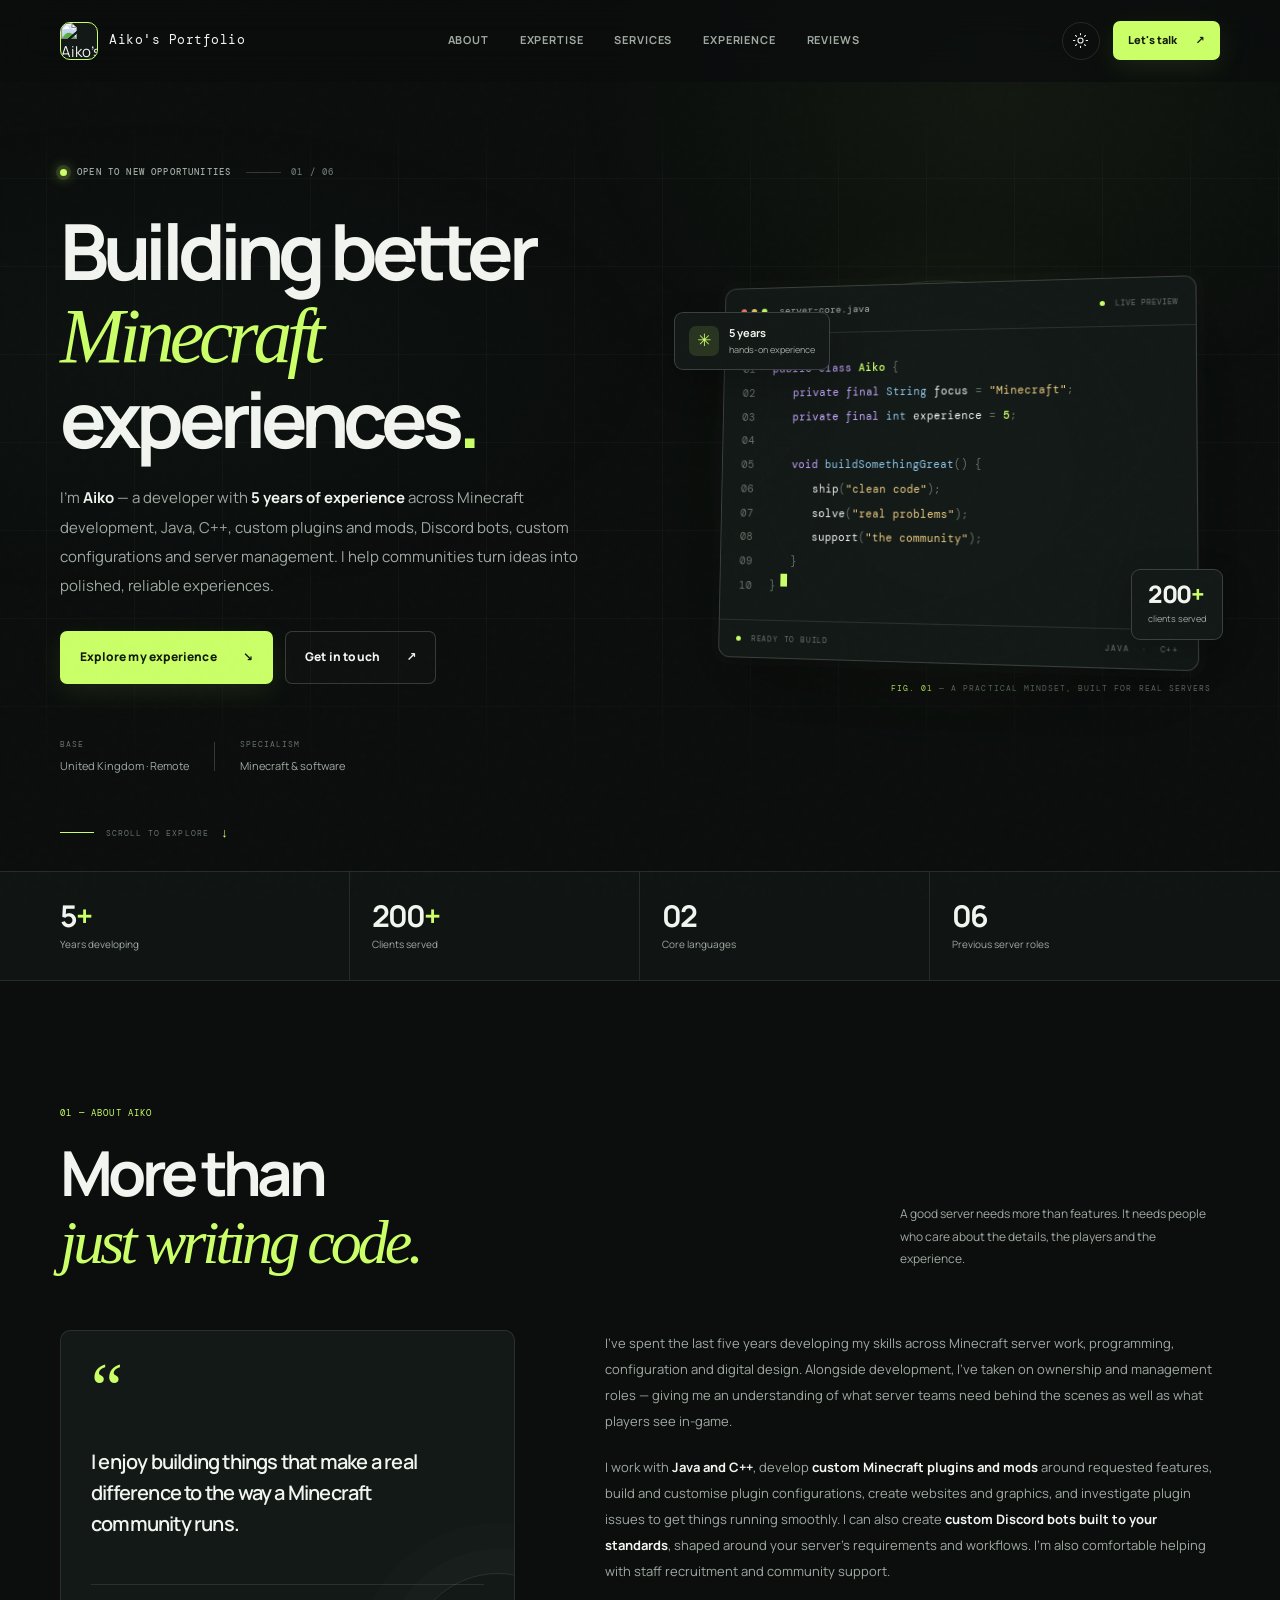
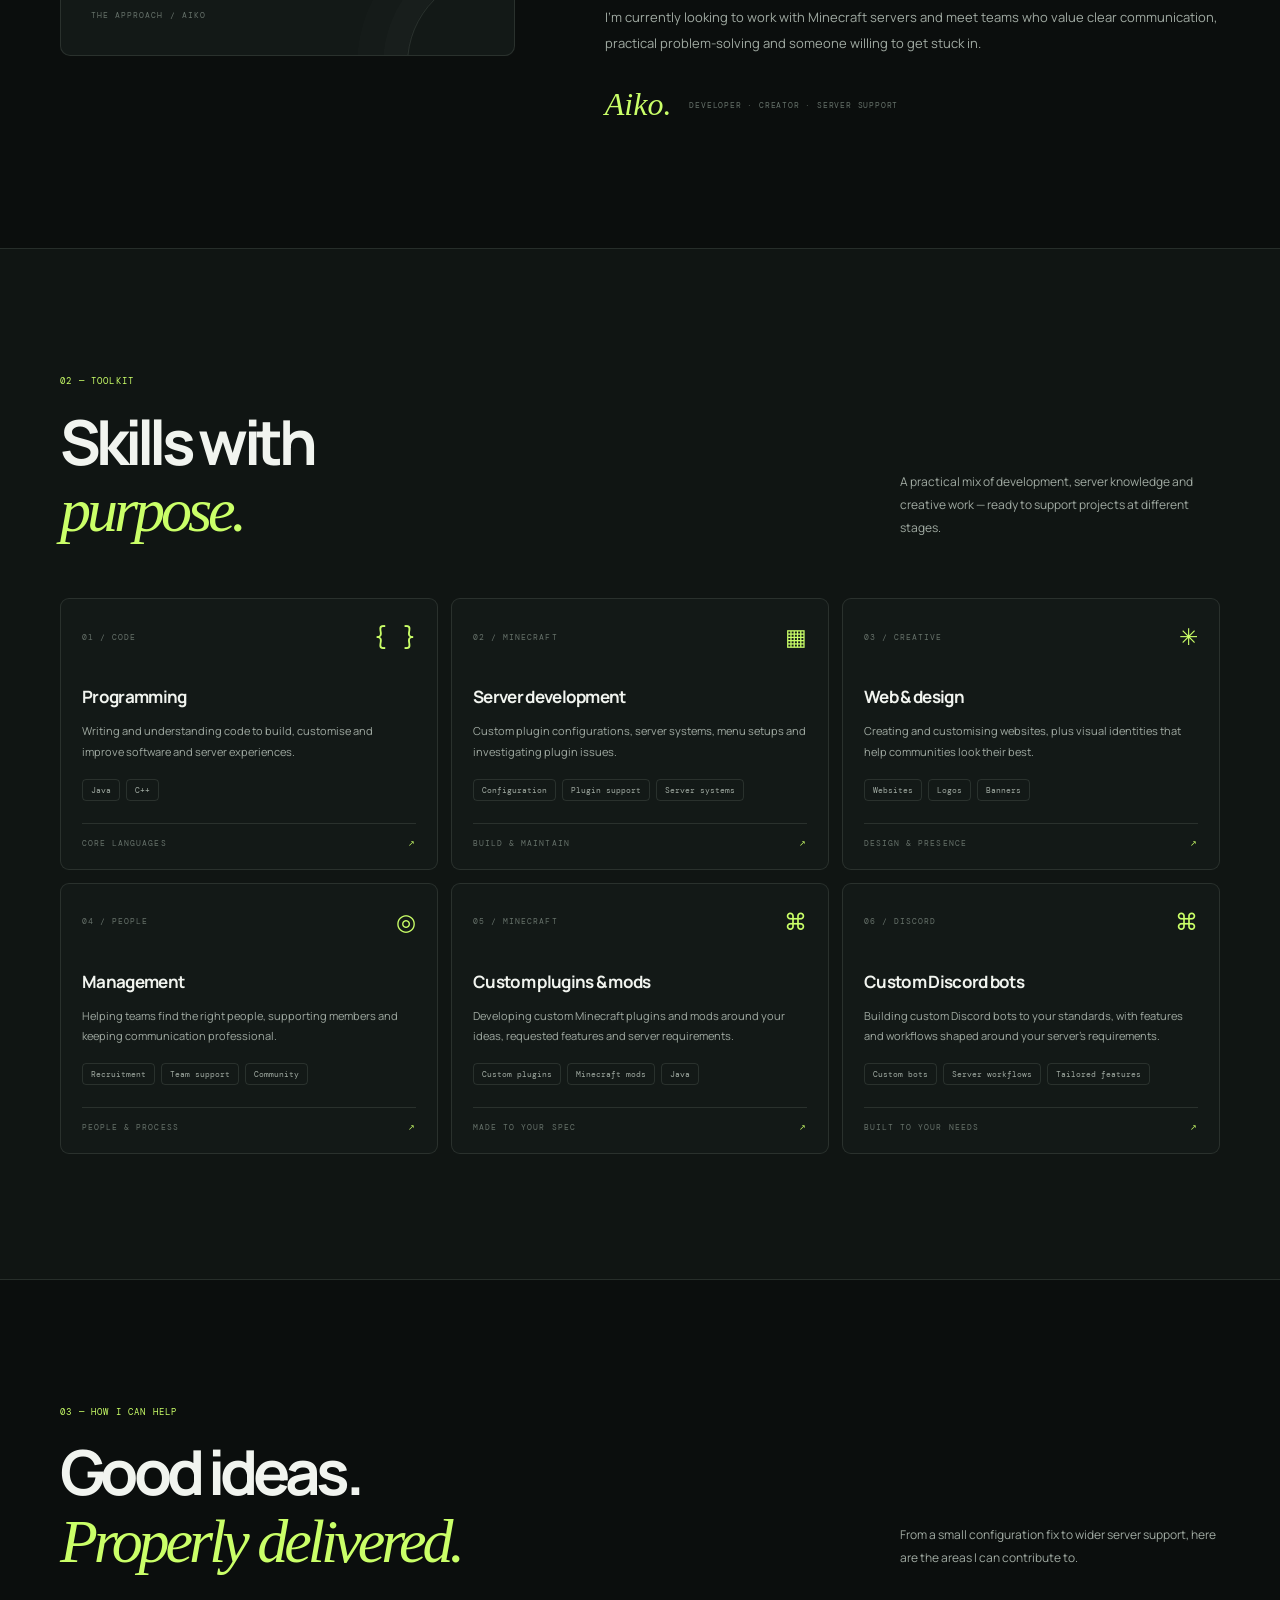
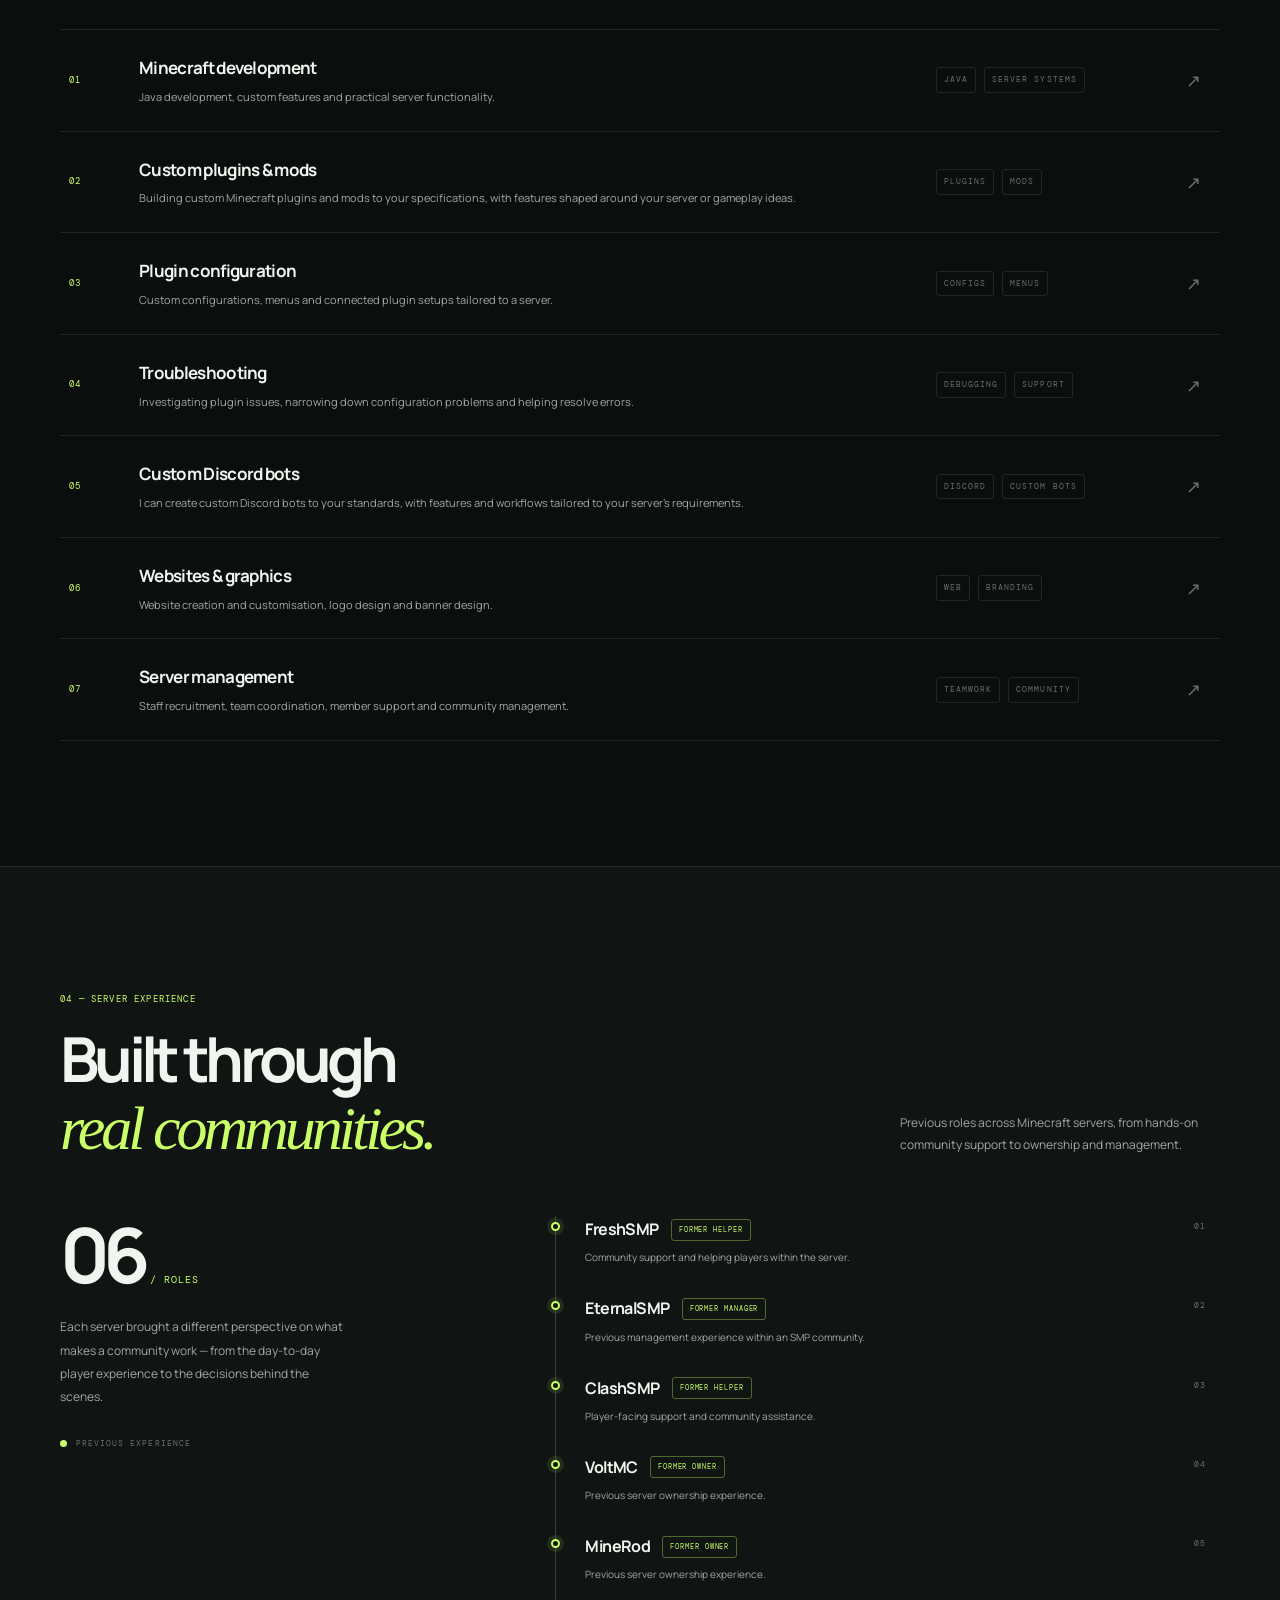
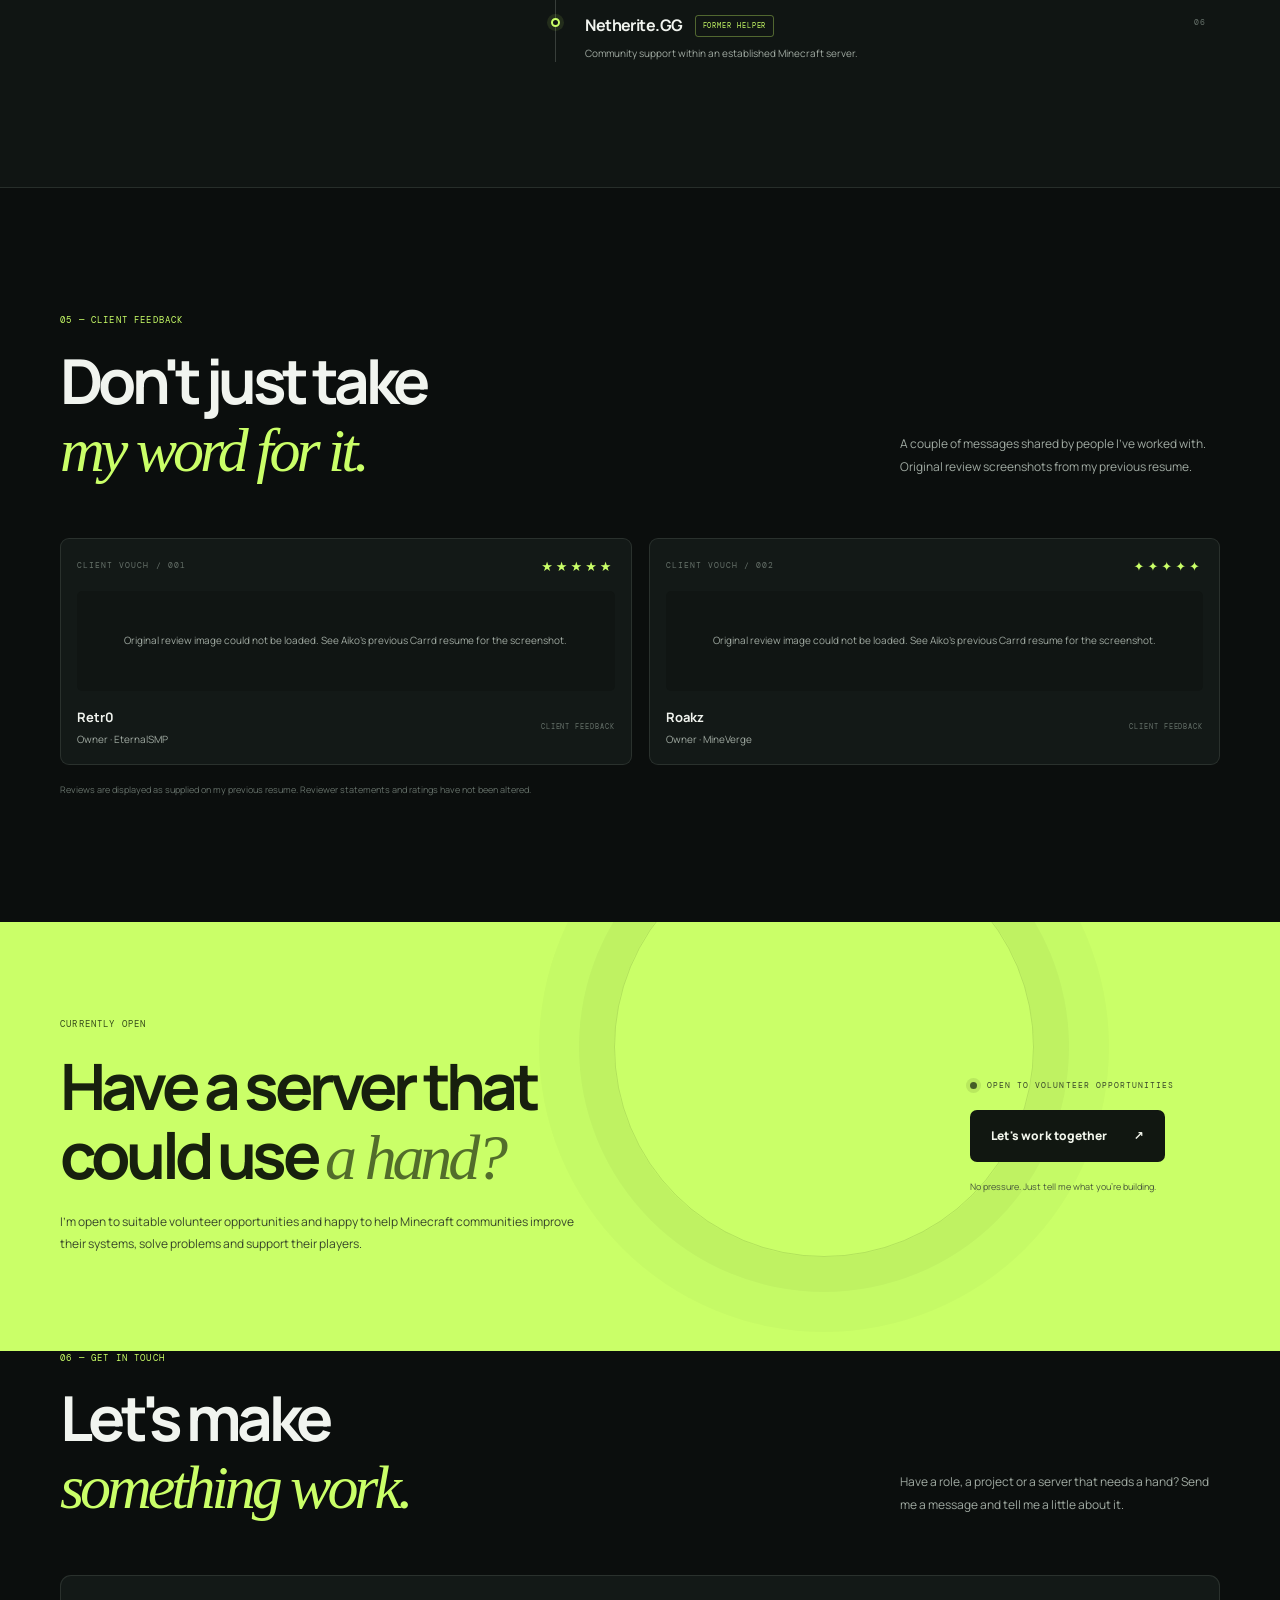
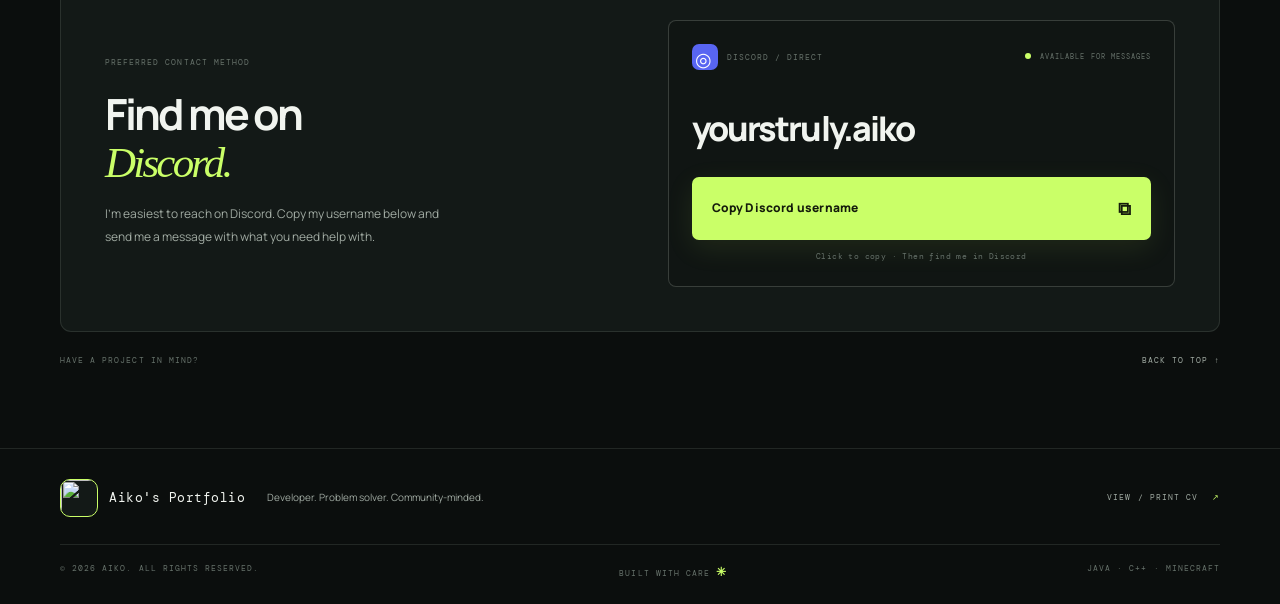
==== commit deed1129: "Update Aiko portfolio with custom Minecraft plugins, mods and Discord bots" ====
--- a/index.html
+++ b/index.html
@@ -4,12 +4,12 @@
   <meta charset="utf-8">
   <meta name="viewport" content="width=device-width, initial-scale=1">
   <meta name="theme-color" content="#0b0e0d">
-  <meta name="description" content="Aiko — Minecraft developer and server specialist with 5 years of experience in Java, C++, plugin configuration, troubleshooting, web design and server management.">
+  <meta name="description" content="Aiko — Minecraft developer and server specialist with 5 years of experience in Java, C++, custom Minecraft plugins and mods, Discord bots, plugin configuration, troubleshooting, web design and server management.">
   <meta property="og:type" content="website">
-  <meta property="og:title" content="Aiko — Minecraft Developer & Server Specialist">
-  <meta property="og:description" content="Five years of development experience. Java, C++, Minecraft server systems, configuration and management.">
+  <meta property="og:title" content="Aiko's Portfolio — Minecraft Developer & Server Specialist">
+  <meta property="og:description" content="Five years of development experience. Java, C++, custom Minecraft plugins and mods, custom Discord bots, server systems and management.">
   <meta name="color-scheme" content="dark light">
-  <title>Aiko — Minecraft Developer & Server Specialist</title>
+  <title>Aiko's Portfolio — Minecraft Developer & Server Specialist</title>
   <link rel="icon" type="image/svg+xml" href="assets/favicon.svg">
   <link rel="preconnect" href="https://fonts.googleapis.com">
   <link rel="preconnect" href="https://fonts.gstatic.com" crossorigin>
@@ -21,9 +21,9 @@
   <div class="scroll-progress" id="scrollProgress" aria-hidden="true"></div>
 
   <header class="site-header" id="top">
-    <a class="brand" href="#home" aria-label="Aiko home">
-      <span class="brand-mark">a<span>.</span></span>
-      <span class="brand-name">aiko<span>/</span>dev</span>
+    <a class="brand" href="#home" aria-label="Aiko's Portfolio home">
+      <img class="brand-avatar" src="https://avatars.githubusercontent.com/u/351735209?v=4" alt="Aiko's GitHub profile picture" width="38" height="38" decoding="async" fetchpriority="high">
+      <span class="brand-name">Aiko's Portfolio</span>
     </a>
     <nav class="desktop-nav" aria-label="Primary navigation">
       <a href="#about">About</a>
@@ -37,11 +37,11 @@
         <svg class="sun-icon" viewBox="0 0 24 24" aria-hidden="true"><circle cx="12" cy="12" r="3.6"/><path d="M12 2v2m0 16v2M4.93 4.93l1.42 1.42m11.3 11.3 1.42 1.42M2 12h2m16 0h2M4.93 19.07l1.42-1.42m11.3-11.3 1.42-1.42"/></svg>
         <svg class="moon-icon" viewBox="0 0 24 24" aria-hidden="true"><path d="M20.3 15.1A8.5 8.5 0 0 1 8.9 3.7 8.6 8.6 0 1 0 20.3 15.1Z"/></svg>
       </button>
-      <button class="button button-small button-primary header-contact" data-copy-discord type="button">Let's talk <span aria-hidden="true">↗</span></button>
+      <a class="button button-small button-primary header-contact" href="https://discord.gg/XStg6KuaTA" target="_blank" rel="noopener noreferrer">Let's talk <span aria-hidden="true">↗</span></a>
       <button class="mobile-menu-toggle" id="mobileMenuToggle" type="button" aria-label="Open navigation" aria-expanded="false" aria-controls="mobileNav"><span></span><span></span></button>
     </div>
     <nav class="mobile-nav" id="mobileNav" aria-label="Mobile navigation" hidden>
-      <a href="#about">About</a><a href="#expertise">Expertise</a><a href="#services">Services</a><a href="#experience">Experience</a><a href="#reviews">Reviews</a><a href="#contact">Contact</a>
+      <a href="#about">About</a><a href="#expertise">Expertise</a><a href="#services">Services</a><a href="#experience">Experience</a><a href="#reviews">Reviews</a><a href="#contact">Contact</a><a class="mobile-discord-link" href="https://discord.gg/XStg6KuaTA" target="_blank" rel="noopener noreferrer">Let's talk on Discord ↗</a>
     </nav>
   </header>
 
@@ -51,7 +51,7 @@
       <div class="hero-copy">
         <div class="eyebrow reveal"><span class="status-dot"></span> OPEN TO NEW OPPORTUNITIES <span class="eyebrow-line"></span> <span class="eyebrow-index">01 / 06</span></div>
         <h1 class="hero-title reveal delay-1">Building better<br><em>Minecraft</em> experiences<span class="title-period">.</span></h1>
-        <p class="hero-intro reveal delay-2">I'm <strong>Aiko</strong> — a developer with <strong>5 years of experience</strong> across Minecraft development, Java, C++, custom configurations and server management. I help communities turn ideas into polished, reliable experiences.</p>
+        <p class="hero-intro reveal delay-2">I'm <strong>Aiko</strong> — a developer with <strong>5 years of experience</strong> across Minecraft development, Java, C++, custom plugins and mods, Discord bots, custom configurations and server management. I help communities turn ideas into polished, reliable experiences.</p>
         <div class="hero-actions reveal delay-3">
           <a class="button button-primary" href="#experience">Explore my experience <span aria-hidden="true">↘</span></a>
           <a class="button button-quiet" href="#contact">Get in touch <span aria-hidden="true">↗</span></a>
@@ -102,7 +102,7 @@
       <div class="section-heading reveal"><div class="section-kicker">01 — ABOUT AIKO</div><div class="section-heading-row"><h2>More than<br><em>just writing code.</em></h2><p class="section-aside">A good server needs more than features. It needs people who care about the details, the players and the experience.</p></div></div>
       <div class="about-layout">
         <div class="about-note reveal"><div class="note-mark">“</div><p class="about-lead">I enjoy building things that make a real difference to the way a Minecraft community runs.</p><div class="note-rule"></div><span class="mono-note">THE APPROACH / AIKO</span></div>
-        <div class="about-copy reveal delay-1"><p>I've spent the last five years developing my skills across Minecraft server work, programming, configuration and digital design. Alongside development, I've taken on ownership and management roles — giving me an understanding of what server teams need behind the scenes as well as what players see in-game.</p><p>I work with <strong>Java and C++</strong>, build and customise plugin configurations, create websites and graphics, and enjoy investigating plugin issues to get things running smoothly. I'm also comfortable helping with staff recruitment and community support.</p><p>I'm currently looking to work with Minecraft servers and meet teams who value clear communication, practical problem-solving and someone willing to get stuck in.</p><div class="about-signoff"><span class="signature">Aiko.</span><span class="signoff-line">DEVELOPER · CREATOR · SERVER SUPPORT</span></div></div>
+        <div class="about-copy reveal delay-1"><p>I've spent the last five years developing my skills across Minecraft server work, programming, configuration and digital design. Alongside development, I've taken on ownership and management roles — giving me an understanding of what server teams need behind the scenes as well as what players see in-game.</p><p>I work with <strong>Java and C++</strong>, develop <strong>custom Minecraft plugins and mods</strong> around requested features, build and customise plugin configurations, create websites and graphics, and investigate plugin issues to get things running smoothly. I can also create <strong>custom Discord bots built to your standards</strong>, shaped around your server's requirements and workflows. I'm also comfortable helping with staff recruitment and community support.</p><p>I'm currently looking to work with Minecraft servers and meet teams who value clear communication, practical problem-solving and someone willing to get stuck in.</p><div class="about-signoff"><span class="signature">Aiko.</span><span class="signoff-line">DEVELOPER · CREATOR · SERVER SUPPORT</span></div></div>
       </div>
     </section>
 
@@ -114,6 +114,8 @@
           <article class="skill-card reveal delay-1"><div class="skill-card-top"><span class="skill-index">02 / MINECRAFT</span><span class="skill-symbol">▦</span></div><h3>Server development</h3><p>Custom plugin configurations, server systems, menu setups and investigating plugin issues.</p><div class="skill-tags"><span>Configuration</span><span>Plugin support</span><span>Server systems</span></div><div class="skill-card-foot">BUILD & MAINTAIN <span>↗</span></div></article>
           <article class="skill-card reveal delay-2"><div class="skill-card-top"><span class="skill-index">03 / CREATIVE</span><span class="skill-symbol">✳</span></div><h3>Web & design</h3><p>Creating and customising websites, plus visual identities that help communities look their best.</p><div class="skill-tags"><span>Websites</span><span>Logos</span><span>Banners</span></div><div class="skill-card-foot">DESIGN & PRESENCE <span>↗</span></div></article>
           <article class="skill-card reveal delay-3"><div class="skill-card-top"><span class="skill-index">04 / PEOPLE</span><span class="skill-symbol">◎</span></div><h3>Management</h3><p>Helping teams find the right people, supporting members and keeping communication professional.</p><div class="skill-tags"><span>Recruitment</span><span>Team support</span><span>Community</span></div><div class="skill-card-foot">PEOPLE & PROCESS <span>↗</span></div></article>
+          <article class="skill-card reveal"><div class="skill-card-top"><span class="skill-index">05 / MINECRAFT</span><span class="skill-symbol">⌘</span></div><h3>Custom plugins & mods</h3><p>Developing custom Minecraft plugins and mods around your ideas, requested features and server requirements.</p><div class="skill-tags"><span>Custom plugins</span><span>Minecraft mods</span><span>Java</span></div><div class="skill-card-foot">MADE TO YOUR SPEC <span>↗</span></div></article>
+          <article class="skill-card reveal"><div class="skill-card-top"><span class="skill-index">06 / DISCORD</span><span class="skill-symbol">⌘</span></div><h3>Custom Discord bots</h3><p>Building custom Discord bots to your standards, with features and workflows shaped around your server's requirements.</p><div class="skill-tags"><span>Custom bots</span><span>Server workflows</span><span>Tailored features</span></div><div class="skill-card-foot">BUILT TO YOUR NEEDS <span>↗</span></div></article>
         </div>
       </div>
     </section>
@@ -122,10 +124,12 @@
       <div class="section-heading reveal"><div class="section-kicker">03 — HOW I CAN HELP</div><div class="section-heading-row"><h2>Good ideas.<br><em>Properly delivered.</em></h2><p class="section-aside">From a small configuration fix to wider server support, here are the areas I can contribute to.</p></div></div>
       <div class="services-list">
         <article class="service-row reveal"><span class="service-no">01</span><div class="service-main"><h3>Minecraft development</h3><p>Java development, custom features and practical server functionality.</p></div><div class="service-tags"><span>JAVA</span><span>SERVER SYSTEMS</span></div><span class="service-arrow">↗</span></article>
-        <article class="service-row reveal"><span class="service-no">02</span><div class="service-main"><h3>Plugin configuration</h3><p>Custom configurations, menus and connected plugin setups tailored to a server.</p></div><div class="service-tags"><span>CONFIGS</span><span>MENUS</span></div><span class="service-arrow">↗</span></article>
-        <article class="service-row reveal"><span class="service-no">03</span><div class="service-main"><h3>Troubleshooting</h3><p>Investigating plugin issues, narrowing down configuration problems and helping resolve errors.</p></div><div class="service-tags"><span>DEBUGGING</span><span>SUPPORT</span></div><span class="service-arrow">↗</span></article>
-        <article class="service-row reveal"><span class="service-no">04</span><div class="service-main"><h3>Websites & graphics</h3><p>Website creation and customisation, logo design and banner design.</p></div><div class="service-tags"><span>WEB</span><span>BRANDING</span></div><span class="service-arrow">↗</span></article>
-        <article class="service-row reveal"><span class="service-no">05</span><div class="service-main"><h3>Server management</h3><p>Staff recruitment, team coordination, member support and community management.</p></div><div class="service-tags"><span>TEAMWORK</span><span>COMMUNITY</span></div><span class="service-arrow">↗</span></article>
+        <article class="service-row reveal"><span class="service-no">02</span><div class="service-main"><h3>Custom plugins & mods</h3><p>Building custom Minecraft plugins and mods to your specifications, with features shaped around your server or gameplay ideas.</p></div><div class="service-tags"><span>PLUGINS</span><span>MODS</span></div><span class="service-arrow">↗</span></article>
+        <article class="service-row reveal"><span class="service-no">03</span><div class="service-main"><h3>Plugin configuration</h3><p>Custom configurations, menus and connected plugin setups tailored to a server.</p></div><div class="service-tags"><span>CONFIGS</span><span>MENUS</span></div><span class="service-arrow">↗</span></article>
+        <article class="service-row reveal"><span class="service-no">04</span><div class="service-main"><h3>Troubleshooting</h3><p>Investigating plugin issues, narrowing down configuration problems and helping resolve errors.</p></div><div class="service-tags"><span>DEBUGGING</span><span>SUPPORT</span></div><span class="service-arrow">↗</span></article>
+        <article class="service-row reveal"><span class="service-no">05</span><div class="service-main"><h3>Custom Discord bots</h3><p>I can create custom Discord bots to your standards, with features and workflows tailored to your server's requirements.</p></div><div class="service-tags"><span>DISCORD</span><span>CUSTOM BOTS</span></div><span class="service-arrow">↗</span></article>
+        <article class="service-row reveal"><span class="service-no">06</span><div class="service-main"><h3>Websites & graphics</h3><p>Website creation and customisation, logo design and banner design.</p></div><div class="service-tags"><span>WEB</span><span>BRANDING</span></div><span class="service-arrow">↗</span></article>
+        <article class="service-row reveal"><span class="service-no">07</span><div class="service-main"><h3>Server management</h3><p>Staff recruitment, team coordination, member support and community management.</p></div><div class="service-tags"><span>TEAMWORK</span><span>COMMUNITY</span></div><span class="service-arrow">↗</span></article>
       </div>
     </section>
 
@@ -175,7 +179,7 @@
     </section>
   </main>
 
-  <footer class="site-footer"><div class="footer-main"><a class="brand" href="#top"><span class="brand-mark">a<span>.</span></span><span class="brand-name">aiko<span>/</span>dev</span></a><p>Developer. Problem solver. Community-minded.</p><a class="footer-print" href="cv.html" target="_blank" rel="noopener">VIEW / PRINT CV <span>↗</span></a></div><div class="footer-bottom"><span>© <span id="year"></span> AIKO. ALL RIGHTS RESERVED.</span><span>BUILT WITH CARE <b>✳</b></span><span>JAVA · C++ · MINECRAFT</span></div></footer>
+  <footer class="site-footer"><div class="footer-main"><a class="brand" href="#top" aria-label="Aiko's Portfolio home"><img class="brand-avatar" src="https://avatars.githubusercontent.com/u/351735209?v=4" alt="" width="34" height="34" loading="lazy"><span class="brand-name">Aiko's Portfolio</span></a><p>Developer. Problem solver. Community-minded.</p><a class="footer-print" href="cv.html" target="_blank" rel="noopener">VIEW / PRINT CV <span>↗</span></a></div><div class="footer-bottom"><span>© <span id="year"></span> AIKO. ALL RIGHTS RESERVED.</span><span>BUILT WITH CARE <b>✳</b></span><span>JAVA · C++ · MINECRAFT</span></div></footer>
 
   <div class="toast" id="toast" role="status" aria-live="polite"></div>
   <script src="script.js"></script>
--- a/styles.css
+++ b/styles.css
@@ -1,8 +1,8 @@
 :root{--bg:#0b0e0d;--bg-soft:#101513;--panel:#131917;--panel-2:#171f1c;--line:rgba(225,239,229,.11);--line-strong:rgba(225,239,229,.19);--text:#f1f4ef;--muted:#a0aaa2;--subtle:#66716a;--accent:#caff68;--accent-2:#99cf48;--accent-ink:#141b0b;--purple:#c4a5ff;--blue:#8dc6e9;--gold:#eccb83;--shadow:0 30px 100px rgba(0,0,0,.3);--font:'Manrope',Inter,system-ui,-apple-system,BlinkMacSystemFont,'Segoe UI',sans-serif;--mono:'DM Mono',ui-monospace,SFMono-Regular,monospace;--header:rgba(11,14,13,.78)}
 html[data-theme="light"]{--bg:#f3f5ef;--bg-soft:#e9ede5;--panel:#fff;--panel-2:#eef2eb;--line:rgba(23,37,27,.12);--line-strong:rgba(23,37,27,.2);--text:#172019;--muted:#5c6a60;--subtle:#849087;--accent:#7cae24;--accent-2:#638d19;--accent-ink:#fff;--purple:#7655b1;--blue:#387d9e;--gold:#9b7128;--shadow:0 25px 80px rgba(35,54,39,.1);--header:rgba(243,245,239,.82)}
-*{box-sizing:border-box}html{scroll-behavior:smooth;scroll-padding-top:100px}body{margin:0;background:var(--bg);color:var(--text);font-family:var(--font);font-size:15px;line-height:1.7;overflow-x:hidden;transition:background .3s,color .3s}body::before{content:"";position:fixed;inset:0;pointer-events:none;z-index:-2;background:radial-gradient(ellipse at 78% 10%,rgba(120,160,65,.075),transparent 30%),radial-gradient(ellipse at 12% 40%,rgba(72,113,89,.055),transparent 32%)}a{color:inherit;text-decoration:none}button{font:inherit}.noise{position:fixed;inset:0;pointer-events:none;z-index:30;opacity:.025;background-image:url("data:image/svg+xml,%3Csvg viewBox='0 0 180 180' xmlns='http://www.w3.org/2000/svg'%3E%3Cfilter id='n'%3E%3CfeTurbulence type='fractalNoise' baseFrequency='.8' numOctaves='4' stitchTiles='stitch'/%3E%3C/filter%3E%3Crect width='100%25' height='100%25' filter='url(%23n)' opacity='.5'/%3E%3C/svg%3E")}.scroll-progress{position:fixed;top:0;left:0;width:0;height:2px;background:var(--accent);z-index:100;box-shadow:0 0 14px var(--accent)}.section-shell{width:min(1160px,calc(100% - 64px));margin-inline:auto}.site-header{height:82px;padding:0 max(32px,calc((100vw - 1160px)/2));display:flex;align-items:center;justify-content:space-between;gap:28px;position:fixed;inset:0 0 auto;z-index:50;background:var(--header);border-bottom:1px solid transparent;backdrop-filter:blur(18px);transition:height .25s,border-color .25s,background .25s}.site-header.scrolled{height:70px;border-color:var(--line)}.brand{display:inline-flex;align-items:center;gap:11px;flex-shrink:0}.brand-mark{display:grid;place-items:center;width:34px;height:34px;border:1px solid var(--accent);border-radius:10px;color:var(--text);font-size:20px;font-weight:800;letter-spacing:-2px;line-height:1}.brand-mark span,.brand-name span{color:var(--accent)}.brand-name{font-family:var(--mono);font-size:13px;letter-spacing:.04em;color:var(--text)}.desktop-nav{display:flex;align-items:center;gap:clamp(18px,2.4vw,32px);margin-left:auto;margin-right:auto}.desktop-nav a,.mobile-nav a{font-size:11px;color:var(--muted);font-weight:700;letter-spacing:.08em;text-transform:uppercase;position:relative;transition:color .2s}.desktop-nav a::after{content:"";position:absolute;left:0;right:100%;bottom:-9px;height:1px;background:var(--accent);transition:right .25s}.desktop-nav a:hover,.desktop-nav a.active{color:var(--text)}.desktop-nav a:hover::after,.desktop-nav a.active::after{right:0}.header-actions{display:flex;align-items:center;gap:13px}.icon-button,.mobile-menu-toggle{width:38px;height:38px;display:grid;place-items:center;border:1px solid var(--line);border-radius:50%;background:transparent;color:var(--text);cursor:pointer;transition:all .2s}.icon-button:hover,.mobile-menu-toggle:hover{border-color:var(--accent);color:var(--accent)}.icon-button svg{width:17px;height:17px;fill:none;stroke:currentColor;stroke-width:1.5;stroke-linecap:round;stroke-linejoin:round}.moon-icon{display:none}html[data-theme="light"] .sun-icon{display:none}html[data-theme="light"] .moon-icon{display:block}.button{border:1px solid transparent;display:inline-flex;align-items:center;justify-content:center;gap:26px;padding:15px 19px;min-height:52px;font-size:12px;font-weight:800;letter-spacing:.015em;border-radius:7px;cursor:pointer;transition:transform .22s,background .22s,color .22s,border-color .22s,box-shadow .22s}.button:hover{transform:translateY(-3px)}.button-primary{background:var(--accent);color:var(--accent-ink);box-shadow:0 8px 28px rgba(175,229,83,.1)}.button-primary:hover{background:#dcff9c;box-shadow:0 12px 34px rgba(175,229,83,.2)}.button-small{min-height:39px;padding:9px 14px;gap:18px;font-size:11px}.button-quiet{border-color:var(--line-strong);color:var(--text);background:rgba(255,255,255,.015)}.button-quiet:hover{border-color:var(--accent);color:var(--accent)}.mobile-menu-toggle{display:none;gap:5px;align-content:center}.mobile-menu-toggle span{width:14px;height:1px;background:currentColor;display:block}.mobile-nav{position:absolute;top:calc(100% + 1px);left:0;right:0;padding:16px 32px 24px;background:var(--bg-soft);border-bottom:1px solid var(--line);display:grid;gap:0}.mobile-nav[hidden]{display:none}.mobile-nav a{padding:13px 0;border-bottom:1px solid var(--line)}
+*{box-sizing:border-box}html{scroll-behavior:smooth;scroll-padding-top:100px}body{margin:0;background:var(--bg);color:var(--text);font-family:var(--font);font-size:15px;line-height:1.7;overflow-x:hidden;transition:background .3s,color .3s}body::before{content:"";position:fixed;inset:0;pointer-events:none;z-index:-2;background:radial-gradient(ellipse at 78% 10%,rgba(120,160,65,.075),transparent 30%),radial-gradient(ellipse at 12% 40%,rgba(72,113,89,.055),transparent 32%)}a{color:inherit;text-decoration:none}button{font:inherit}.noise{position:fixed;inset:0;pointer-events:none;z-index:30;opacity:.025;background-image:url("data:image/svg+xml,%3Csvg viewBox='0 0 180 180' xmlns='http://www.w3.org/2000/svg'%3E%3Cfilter id='n'%3E%3CfeTurbulence type='fractalNoise' baseFrequency='.8' numOctaves='4' stitchTiles='stitch'/%3E%3C/filter%3E%3Crect width='100%25' height='100%25' filter='url(%23n)' opacity='.5'/%3E%3C/svg%3E")}.scroll-progress{position:fixed;top:0;left:0;width:0;height:2px;background:var(--accent);z-index:100;box-shadow:0 0 14px var(--accent)}.section-shell{width:min(1160px,calc(100% - 64px));margin-inline:auto}.site-header{height:82px;padding:0 max(32px,calc((100vw - 1160px)/2));display:flex;align-items:center;justify-content:space-between;gap:28px;position:fixed;inset:0 0 auto;z-index:50;background:var(--header);border-bottom:1px solid transparent;backdrop-filter:blur(18px);transition:height .25s,border-color .25s,background .25s}.site-header.scrolled{height:70px;border-color:var(--line)}.brand{display:inline-flex;align-items:center;gap:11px;flex-shrink:0}.brand-avatar{display:block;width:38px;height:38px;object-fit:cover;border:1px solid var(--accent);border-radius:10px;background:var(--panel)}.brand-name{font-family:var(--mono);font-size:13px;letter-spacing:.04em;color:var(--text);white-space:nowrap}.desktop-nav{display:flex;align-items:center;gap:clamp(18px,2.4vw,32px);margin-left:auto;margin-right:auto}.desktop-nav a,.mobile-nav a{font-size:11px;color:var(--muted);font-weight:700;letter-spacing:.08em;text-transform:uppercase;position:relative;transition:color .2s}.desktop-nav a::after{content:"";position:absolute;left:0;right:100%;bottom:-9px;height:1px;background:var(--accent);transition:right .25s}.desktop-nav a:hover,.desktop-nav a.active{color:var(--text)}.desktop-nav a:hover::after,.desktop-nav a.active::after{right:0}.header-actions{display:flex;align-items:center;gap:13px}.icon-button,.mobile-menu-toggle{width:38px;height:38px;display:grid;place-items:center;border:1px solid var(--line);border-radius:50%;background:transparent;color:var(--text);cursor:pointer;transition:all .2s}.icon-button:hover,.mobile-menu-toggle:hover{border-color:var(--accent);color:var(--accent)}.icon-button svg{width:17px;height:17px;fill:none;stroke:currentColor;stroke-width:1.5;stroke-linecap:round;stroke-linejoin:round}.moon-icon{display:none}html[data-theme="light"] .sun-icon{display:none}html[data-theme="light"] .moon-icon{display:block}.button{border:1px solid transparent;display:inline-flex;align-items:center;justify-content:center;gap:26px;padding:15px 19px;min-height:52px;font-size:12px;font-weight:800;letter-spacing:.015em;border-radius:7px;cursor:pointer;transition:transform .22s,background .22s,color .22s,border-color .22s,box-shadow .22s}.button:hover{transform:translateY(-3px)}.button-primary{background:var(--accent);color:var(--accent-ink);box-shadow:0 8px 28px rgba(175,229,83,.1)}.button-primary:hover{background:#dcff9c;box-shadow:0 12px 34px rgba(175,229,83,.2)}.button-small{min-height:39px;padding:9px 14px;gap:18px;font-size:11px}.button-quiet{border-color:var(--line-strong);color:var(--text);background:rgba(255,255,255,.015)}.button-quiet:hover{border-color:var(--accent);color:var(--accent)}.mobile-menu-toggle{display:none;gap:5px;align-content:center}.mobile-menu-toggle span{width:14px;height:1px;background:currentColor;display:block}.mobile-nav{position:absolute;top:calc(100% + 1px);left:0;right:0;padding:16px 32px 24px;background:var(--bg-soft);border-bottom:1px solid var(--line);display:grid;gap:0}.mobile-nav[hidden]{display:none}.mobile-nav .mobile-discord-link{color:var(--accent);font-weight:800}.mobile-nav a{padding:13px 0;border-bottom:1px solid var(--line)}
 .hero{min-height:790px;padding-top:165px;padding-bottom:95px;display:grid;grid-template-columns:1.05fr .95fr;align-items:center;gap:28px;position:relative}.hero-grid-line{position:absolute;inset:90px -8vw 40px;pointer-events:none;z-index:-1;opacity:.28;background-image:linear-gradient(var(--line) 1px,transparent 1px),linear-gradient(90deg,var(--line) 1px,transparent 1px);background-size:88px 88px;mask-image:linear-gradient(to bottom,transparent,black 12%,black 78%,transparent)}.eyebrow,.section-kicker,.meta-label,.mono-note,.art-caption,.skill-index,.skill-card-foot,.service-no,.service-tags,.role-pill,.timeline-count,.review-label,.review-verified,.availability-status,.contact-overline,.discord-top,.copy-hint,.contact-bottom,.footer-print,.footer-bottom,.exp-key{font-family:var(--mono);font-size:9px;letter-spacing:.13em}.eyebrow{display:flex;align-items:center;gap:10px;color:var(--muted);font-weight:500}.status-dot{width:7px;height:7px;display:inline-block;border-radius:100%;background:var(--accent);box-shadow:0 0 0 4px color-mix(in srgb,var(--accent) 13%,transparent),0 0 14px var(--accent);flex:none;animation:pulse 2s infinite}.eyebrow-line{width:35px;height:1px;background:var(--line-strong);margin-left:5px}.eyebrow-index{color:var(--subtle)}.hero-title{font-size:clamp(48px,6.05vw,78px);line-height:1.055;letter-spacing:-.075em;margin:30px 0 24px;font-weight:700;max-width:680px}.hero-title em,.section-heading h2 em,.availability-inner h2 em,.contact-copy h3 em{font-family:Georgia,serif;font-weight:400;color:var(--accent);letter-spacing:-.065em}.title-period{color:var(--accent)}.hero-intro{max-width:560px;color:var(--muted);font-size:15px;line-height:1.95}.hero-intro strong{color:var(--text);font-weight:700}.hero-actions{display:flex;align-items:center;gap:12px;margin-top:31px}.hero-meta{display:flex;align-items:center;gap:25px;margin-top:54px}.meta-item{display:grid;gap:6px;font-size:11px;color:var(--muted)}.meta-label{color:var(--subtle);font-size:8px}.meta-divider{height:29px;width:1px;background:var(--line-strong)}.hero-art{height:470px;position:relative;display:flex;align-items:center;justify-content:center;perspective:900px}.art-glow{position:absolute;width:340px;height:340px;border-radius:50%;background:var(--accent);opacity:.075;filter:blur(75px);animation:glow 7s ease-in-out infinite alternate}.art-orbit{position:absolute;border:1px solid var(--line);border-radius:50%;transform:rotate(-28deg)}.orbit-one{width:480px;height:230px}.orbit-two{width:390px;height:370px;transform:rotate(48deg)}.code-window{width:min(100%,480px);position:relative;z-index:2;background:color-mix(in srgb,var(--panel) 92%,transparent);border:1px solid var(--line-strong);border-radius:12px;box-shadow:var(--shadow),0 0 0 7px rgba(255,255,255,.012);transform:rotateY(-8deg) rotateX(3deg);overflow:hidden;animation:float 8s ease-in-out infinite}.window-top{height:48px;border-bottom:1px solid var(--line);display:flex;align-items:center;padding:0 17px;gap:13px;color:var(--muted);font:10px var(--mono)}.window-dots{display:flex;gap:5px}.window-dots i{width:6px;height:6px;border-radius:50%;background:#ee796f}.window-dots i:nth-child(2){background:#e5c36c}.window-dots i:nth-child(3){background:var(--accent)}.window-top>span:nth-child(2){margin-right:auto}.window-live{font-size:8px!important;color:var(--subtle)}.window-live b,.footer-pulse{display:inline-block;width:5px;height:5px;border-radius:50%;background:var(--accent);margin-right:5px}.code-content{padding:24px 20px 22px;font:11px/2.25 var(--mono);min-height:255px}.code-line{display:flex;white-space:pre}.line-no{color:var(--subtle);width:32px;flex:none;user-select:none}.indent{padding-left:22px}.indent2{padding-left:44px}.code-purple{color:var(--purple);font-weight:400}.code-lime{color:var(--accent);font-weight:500}.code-blue{color:var(--blue);font-weight:400}.code-gold{color:var(--gold);font-weight:400}.code-muted{color:var(--subtle)}.cursor-block{width:7px;height:13px;background:var(--accent);display:inline-block;vertical-align:middle;margin:0 0 -2px 5px;animation:blink 1.1s steps(2,start) infinite}.window-footer{height:38px;border-top:1px solid var(--line);display:flex;align-items:center;justify-content:space-between;padding:0 18px;color:var(--subtle);font:8px var(--mono);letter-spacing:.1em}.float-chip{position:absolute;z-index:3;display:flex;align-items:center;gap:10px;padding:11px 14px;background:var(--panel);border:1px solid var(--line-strong);border-radius:9px;box-shadow:0 14px 36px rgba(0,0,0,.2)}.float-chip b{display:block;font-size:11px}.float-chip small{display:block;color:var(--muted);font-size:9px}.chip-exp{left:-8px;top:76px;animation:float 6s ease-in-out infinite}.chip-icon{display:grid;place-items:center;width:30px;height:30px;color:var(--accent);background:color-mix(in srgb,var(--accent) 12%,transparent);border-radius:7px;font-size:17px}.chip-clients{right:-3px;bottom:66px;display:grid;gap:0;padding:12px 16px}.chip-number{font-size:24px;line-height:1;font-weight:800;letter-spacing:-.06em}.chip-number span{color:var(--accent)}.chip-clients small{margin-top:5px}.art-caption{position:absolute;bottom:10px;right:9px;color:var(--subtle);font-size:8px}.art-caption span{color:var(--accent)}.scroll-cue{position:absolute;bottom:30px;left:0;display:flex;align-items:center;gap:12px;font:8px var(--mono);letter-spacing:.13em;color:var(--subtle)}.scroll-cue-line{width:34px;height:1px;background:var(--accent)}.scroll-cue>span:last-child{color:var(--accent);font-size:13px}
-.stats-band{border-block:1px solid var(--line);background:var(--bg-soft)}.stats-inner{width:min(1160px,calc(100% - 64px));margin:auto;display:grid;grid-template-columns:repeat(4,1fr)}.stat{padding:27px 22px;display:grid;gap:4px;border-right:1px solid var(--line)}.stat:first-child{padding-left:0}.stat:last-child{border:0}.stat strong{font-size:30px;letter-spacing:-.07em;line-height:1.1}.stat strong span{color:var(--accent)}.stat>span{font-size:10px;color:var(--muted)}.content-section{padding-top:125px;padding-bottom:125px}.section-heading{margin-bottom:54px}.section-kicker{color:var(--accent);margin-bottom:19px}.section-heading-row{display:flex;align-items:flex-end;justify-content:space-between;gap:40px}.section-heading h2{font-size:clamp(40px,5vw,62px);line-height:1.08;letter-spacing:-.075em;margin:0;font-weight:700}.section-aside{max-width:320px;color:var(--muted);font-size:12px;line-height:1.9;margin:0 0 5px}.about-layout{display:grid;grid-template-columns:.85fr 1.15fr;gap:90px;align-items:start}.about-note{padding:30px;background:var(--panel);border:1px solid var(--line);border-radius:10px;position:relative;overflow:hidden}.about-note::after{content:"";position:absolute;width:180px;height:180px;border:1px solid var(--line);border-radius:50%;right:-75px;bottom:-100px;box-shadow:0 0 0 24px rgba(255,255,255,.012),0 0 0 50px rgba(255,255,255,.008)}.note-mark{font:72px/ .8 Georgia;color:var(--accent)}.about-lead{max-width:340px;font-size:20px;line-height:1.55;letter-spacing:-.04em;font-weight:600;margin:27px 0 45px}.note-rule{height:1px;background:var(--line);margin-bottom:15px}.mono-note{color:var(--subtle);font-size:8px}.about-copy p{color:var(--muted);font-size:13px;line-height:2;margin:0 0 20px}.about-copy strong{color:var(--text)}.about-signoff{display:flex;align-items:center;gap:18px;margin-top:30px}.signature{font:italic 32px Georgia;color:var(--accent)}.signoff-line{font:8px var(--mono);color:var(--subtle);letter-spacing:.1em}.expertise-section{background:var(--bg-soft);border-block:1px solid var(--line)}.skill-grid{display:grid;grid-template-columns:repeat(4,1fr);gap:13px}.skill-card{padding:23px 21px 18px;min-height:270px;background:var(--panel);border:1px solid var(--line);border-radius:9px;display:flex;flex-direction:column;transition:transform .3s,border-color .3s,background .3s;position:relative;overflow:hidden}.skill-card::before{content:"";position:absolute;inset:0;background:radial-gradient(circle at 90% 0%,color-mix(in srgb,var(--accent) 10%,transparent),transparent 45%);opacity:0;transition:opacity .3s}.skill-card:hover{transform:translateY(-6px);border-color:color-mix(in srgb,var(--accent) 55%,var(--line))}.skill-card:hover::before{opacity:1}.skill-card>*{position:relative}.skill-card-top{display:flex;align-items:center;justify-content:space-between;color:var(--subtle)}.skill-index{font-size:8px}.skill-symbol{color:var(--accent);font:23px var(--mono)}.skill-card h3{font-size:17px;letter-spacing:-.04em;margin:31px 0 9px}.skill-card p{color:var(--muted);font-size:11px;line-height:1.85;margin:0 0 17px}.skill-tags{display:flex;flex-wrap:wrap;gap:6px;margin-top:auto}.skill-tags span{border:1px solid var(--line);padding:5px 8px;border-radius:4px;font:8px var(--mono);color:var(--muted)}.skill-card-foot{display:flex;justify-content:space-between;margin-top:22px;padding-top:13px;border-top:1px solid var(--line);color:var(--subtle);font-size:8px}.skill-card-foot span{color:var(--accent)}.services-list{border-top:1px solid var(--line)}.service-row{display:grid;grid-template-columns:50px 1fr 230px 25px;align-items:center;gap:20px;padding:24px 9px;border-bottom:1px solid var(--line);transition:padding .25s,background .25s}.service-row:hover{padding-inline:18px;background:color-mix(in srgb,var(--panel) 60%,transparent)}.service-no{color:var(--accent);font-size:9px}.service-main h3{font-size:17px;letter-spacing:-.04em;margin:0 0 5px}.service-main p{font-size:11px;color:var(--muted);margin:0}.service-tags{display:flex;gap:8px;flex-wrap:wrap;color:var(--subtle);font-size:8px}.service-tags span{border:1px solid var(--line);padding:5px 7px;border-radius:3px}.service-arrow{color:var(--subtle);font-size:18px;transition:color .2s,transform .2s}.service-row:hover .service-arrow{color:var(--accent);transform:translate(3px,-3px)}.experience-section{background:var(--bg-soft);border-block:1px solid var(--line)}.experience-layout{display:grid;grid-template-columns:.75fr 1.25fr;gap:90px}.experience-intro{position:relative}.exp-big-number{font-size:76px;font-weight:700;letter-spacing:-.09em;line-height:1}.exp-big-number span{font:10px var(--mono);letter-spacing:.1em;color:var(--accent)}.experience-intro p{max-width:285px;font-size:12px;line-height:1.95;color:var(--muted);margin:23px 0 28px}.exp-key{color:var(--subtle);display:flex;align-items:center;gap:9px;font-size:8px}.key-dot{width:7px;height:7px;background:var(--accent);border-radius:50%}.timeline{border-left:1px solid var(--line-strong);margin-left:4px}.timeline-item{position:relative;padding:0 0 29px 29px;display:grid;grid-template-columns:1fr 26px;gap:15px}.timeline-item:last-child{padding-bottom:0}.timeline-dot{position:absolute;left:-5px;top:6px;width:9px;height:9px;border:2px solid var(--accent);background:var(--bg-soft);border-radius:50%;box-shadow:0 0 0 4px color-mix(in srgb,var(--accent) 10%,transparent)}.timeline-top{display:flex;align-items:center;gap:12px;flex-wrap:wrap}.timeline-top h3{font-size:16px;letter-spacing:-.035em;margin:0}.role-pill{font-size:7px;color:var(--accent);border:1px solid color-mix(in srgb,var(--accent) 35%,transparent);padding:4px 7px;border-radius:3px}.timeline-content p{font-size:10px;color:var(--muted);margin:6px 0 0}.timeline-count{color:var(--subtle);font-size:8px;padding-top:4px}.review-grid{display:grid;grid-template-columns:1fr 1fr;gap:17px}.review-card{background:var(--panel);border:1px solid var(--line);border-radius:9px;padding:16px;transition:transform .25s,border-color .25s}.review-card:hover{transform:translateY(-5px);border-color:color-mix(in srgb,var(--accent) 50%,var(--line))}.review-card-head{display:flex;align-items:center;justify-content:space-between;margin-bottom:14px}.review-label{font-size:8px;color:var(--subtle)}.review-stars{color:var(--accent);font-size:13px;letter-spacing:3px}.review-image-wrap{position:relative;background:var(--bg-soft);border-radius:5px;overflow:hidden;min-height:90px;display:grid;place-items:center}.review-image-wrap img{display:block;width:100%;height:auto;object-fit:contain;max-height:180px}.image-zoom{position:absolute;right:9px;bottom:8px;background:rgba(0,0,0,.72);color:#d9e8ce;padding:5px 7px;border-radius:3px;font:7px var(--mono);letter-spacing:.08em;opacity:0;transition:opacity .2s}.review-card:hover .image-zoom{opacity:1}.review-caption{display:flex;justify-content:space-between;align-items:center;margin-top:15px}.review-caption h3{font-size:13px;margin:0}.review-caption p{margin:3px 0 0;color:var(--muted);font-size:10px}.review-verified{font-size:7px;color:var(--subtle)}.review-footnote{font-size:9px;color:var(--subtle);margin:17px 0 0}.availability-section{padding:95px 0;background:var(--accent);color:#17200e;overflow:hidden}.availability-inner{position:relative;display:flex;justify-content:space-between;align-items:center;gap:35px}.availability-inner .section-kicker{color:#354b19}.availability-inner h2{font-size:clamp(42px,5vw,64px);letter-spacing:-.075em;line-height:1.08;margin:18px 0}.availability-inner h2 em{color:#526d2b}.availability-inner p{max-width:540px;color:#38472a;font-size:12px;line-height:1.9;margin:0}.availability-side{position:relative;z-index:2;display:flex;flex-direction:column;align-items:flex-start;gap:17px;min-width:250px}.availability-status{display:flex;align-items:center;gap:10px;font-size:8px;color:#38472a}.availability-status .status-dot{background:#445d27;box-shadow:0 0 0 4px rgba(57,78,31,.12)}.button-light{background:#111711;color:#f3f7ed;padding-inline:20px}.button-light:hover{background:#25341e;box-shadow:0 10px 28px rgba(0,0,0,.14)}.availability-note{font-size:9px;color:#48583b}.availability-orb{position:absolute;width:420px;height:420px;border:1px solid rgba(30,49,17,.14);border-radius:50%;right:16%;top:-180px;box-shadow:0 0 0 35px rgba(30,49,17,.035),0 0 0 75px rgba(30,49,17,.025);pointer-events:none}.contact-section{padding-bottom:80px}.contact-panel{display:grid;grid-template-columns:1fr 1fr;gap:55px;padding:44px;background:var(--panel);border:1px solid var(--line);border-radius:11px;align-items:center}.contact-overline{color:var(--subtle);font-size:8px}.contact-copy h3{font-size:43px;line-height:1.1;letter-spacing:-.07em;margin:17px 0}.contact-copy p{max-width:355px;color:var(--muted);font-size:12px;line-height:1.9}.discord-card{border:1px solid var(--line-strong);background:var(--bg-soft);padding:23px;border-radius:8px}.discord-top{display:flex;align-items:center;gap:9px;color:var(--subtle);font-size:8px}.discord-logo{display:grid;place-items:center;width:26px;height:26px;border-radius:7px;background:#5865f2;color:white;font-size:19px}.discord-presence{margin-left:auto;font-size:7px}.discord-presence i{display:inline-block;width:6px;height:6px;border-radius:50%;background:var(--accent);margin-right:4px}.discord-handle{font-size:clamp(23px,3vw,34px);font-weight:800;letter-spacing:-.055em;margin:30px 0 19px}.copy-button{width:100%;justify-content:space-between}.copy-icon{font-size:18px}.copy-hint{font-size:8px;color:var(--subtle);margin:10px 0 0;text-align:center;letter-spacing:.05em}.contact-bottom{display:flex;justify-content:space-between;padding-top:22px;color:var(--subtle);font-size:8px}.contact-bottom a{color:var(--muted);transition:color .2s}.contact-bottom a:hover{color:var(--accent)}.site-footer{border-top:1px solid var(--line);padding:30px max(32px,calc((100vw - 1160px)/2)) 22px}.footer-main{display:flex;align-items:center;gap:22px;padding-bottom:27px}.footer-main p{font-size:10px;color:var(--muted);margin:0}.footer-print{margin-left:auto;background:transparent;border:0;color:var(--muted);cursor:pointer;font-size:8px;transition:color .2s}.footer-print:hover{color:var(--accent)}.footer-print span{color:var(--accent);margin-left:8px}.footer-bottom{border-top:1px solid var(--line);padding-top:17px;display:flex;justify-content:space-between;color:var(--subtle);font-size:8px}.footer-bottom b{color:var(--accent);font-size:12px}.toast{position:fixed;left:50%;bottom:28px;transform:translate(-50%,20px);opacity:0;pointer-events:none;padding:12px 17px;border:1px solid var(--line-strong);background:var(--panel);color:var(--text);border-radius:7px;font-size:11px;z-index:100;box-shadow:var(--shadow);transition:opacity .25s,transform .25s}.toast.show{opacity:1;transform:translate(-50%,0)}
+.stats-band{border-block:1px solid var(--line);background:var(--bg-soft)}.stats-inner{width:min(1160px,calc(100% - 64px));margin:auto;display:grid;grid-template-columns:repeat(4,1fr)}.stat{padding:27px 22px;display:grid;gap:4px;border-right:1px solid var(--line)}.stat:first-child{padding-left:0}.stat:last-child{border:0}.stat strong{font-size:30px;letter-spacing:-.07em;line-height:1.1}.stat strong span{color:var(--accent)}.stat>span{font-size:10px;color:var(--muted)}.content-section{padding-top:125px;padding-bottom:125px}.section-heading{margin-bottom:54px}.section-kicker{color:var(--accent);margin-bottom:19px}.section-heading-row{display:flex;align-items:flex-end;justify-content:space-between;gap:40px}.section-heading h2{font-size:clamp(40px,5vw,62px);line-height:1.08;letter-spacing:-.075em;margin:0;font-weight:700}.section-aside{max-width:320px;color:var(--muted);font-size:12px;line-height:1.9;margin:0 0 5px}.about-layout{display:grid;grid-template-columns:.85fr 1.15fr;gap:90px;align-items:start}.about-note{padding:30px;background:var(--panel);border:1px solid var(--line);border-radius:10px;position:relative;overflow:hidden}.about-note::after{content:"";position:absolute;width:180px;height:180px;border:1px solid var(--line);border-radius:50%;right:-75px;bottom:-100px;box-shadow:0 0 0 24px rgba(255,255,255,.012),0 0 0 50px rgba(255,255,255,.008)}.note-mark{font:72px/ .8 Georgia;color:var(--accent)}.about-lead{max-width:340px;font-size:20px;line-height:1.55;letter-spacing:-.04em;font-weight:600;margin:27px 0 45px}.note-rule{height:1px;background:var(--line);margin-bottom:15px}.mono-note{color:var(--subtle);font-size:8px}.about-copy p{color:var(--muted);font-size:13px;line-height:2;margin:0 0 20px}.about-copy strong{color:var(--text)}.about-signoff{display:flex;align-items:center;gap:18px;margin-top:30px}.signature{font:italic 32px Georgia;color:var(--accent)}.signoff-line{font:8px var(--mono);color:var(--subtle);letter-spacing:.1em}.expertise-section{background:var(--bg-soft);border-block:1px solid var(--line)}.skill-grid{display:grid;grid-template-columns:repeat(3,1fr);gap:13px}.skill-card{padding:23px 21px 18px;min-height:270px;background:var(--panel);border:1px solid var(--line);border-radius:9px;display:flex;flex-direction:column;transition:transform .3s,border-color .3s,background .3s;position:relative;overflow:hidden}.skill-card::before{content:"";position:absolute;inset:0;background:radial-gradient(circle at 90% 0%,color-mix(in srgb,var(--accent) 10%,transparent),transparent 45%);opacity:0;transition:opacity .3s}.skill-card:hover{transform:translateY(-6px);border-color:color-mix(in srgb,var(--accent) 55%,var(--line))}.skill-card:hover::before{opacity:1}.skill-card>*{position:relative}.skill-card-top{display:flex;align-items:center;justify-content:space-between;color:var(--subtle)}.skill-index{font-size:8px}.skill-symbol{color:var(--accent);font:23px var(--mono)}.skill-card h3{font-size:17px;letter-spacing:-.04em;margin:31px 0 9px}.skill-card p{color:var(--muted);font-size:11px;line-height:1.85;margin:0 0 17px}.skill-tags{display:flex;flex-wrap:wrap;gap:6px;margin-top:auto}.skill-tags span{border:1px solid var(--line);padding:5px 8px;border-radius:4px;font:8px var(--mono);color:var(--muted)}.skill-card-foot{display:flex;justify-content:space-between;margin-top:22px;padding-top:13px;border-top:1px solid var(--line);color:var(--subtle);font-size:8px}.skill-card-foot span{color:var(--accent)}.services-list{border-top:1px solid var(--line)}.service-row{display:grid;grid-template-columns:50px 1fr 230px 25px;align-items:center;gap:20px;padding:24px 9px;border-bottom:1px solid var(--line);transition:padding .25s,background .25s}.service-row:hover{padding-inline:18px;background:color-mix(in srgb,var(--panel) 60%,transparent)}.service-no{color:var(--accent);font-size:9px}.service-main h3{font-size:17px;letter-spacing:-.04em;margin:0 0 5px}.service-main p{font-size:11px;color:var(--muted);margin:0}.service-tags{display:flex;gap:8px;flex-wrap:wrap;color:var(--subtle);font-size:8px}.service-tags span{border:1px solid var(--line);padding:5px 7px;border-radius:3px}.service-arrow{color:var(--subtle);font-size:18px;transition:color .2s,transform .2s}.service-row:hover .service-arrow{color:var(--accent);transform:translate(3px,-3px)}.experience-section{background:var(--bg-soft);border-block:1px solid var(--line)}.experience-layout{display:grid;grid-template-columns:.75fr 1.25fr;gap:90px}.experience-intro{position:relative}.exp-big-number{font-size:76px;font-weight:700;letter-spacing:-.09em;line-height:1}.exp-big-number span{font:10px var(--mono);letter-spacing:.1em;color:var(--accent)}.experience-intro p{max-width:285px;font-size:12px;line-height:1.95;color:var(--muted);margin:23px 0 28px}.exp-key{color:var(--subtle);display:flex;align-items:center;gap:9px;font-size:8px}.key-dot{width:7px;height:7px;background:var(--accent);border-radius:50%}.timeline{border-left:1px solid var(--line-strong);margin-left:4px}.timeline-item{position:relative;padding:0 0 29px 29px;display:grid;grid-template-columns:1fr 26px;gap:15px}.timeline-item:last-child{padding-bottom:0}.timeline-dot{position:absolute;left:-5px;top:6px;width:9px;height:9px;border:2px solid var(--accent);background:var(--bg-soft);border-radius:50%;box-shadow:0 0 0 4px color-mix(in srgb,var(--accent) 10%,transparent)}.timeline-top{display:flex;align-items:center;gap:12px;flex-wrap:wrap}.timeline-top h3{font-size:16px;letter-spacing:-.035em;margin:0}.role-pill{font-size:7px;color:var(--accent);border:1px solid color-mix(in srgb,var(--accent) 35%,transparent);padding:4px 7px;border-radius:3px}.timeline-content p{font-size:10px;color:var(--muted);margin:6px 0 0}.timeline-count{color:var(--subtle);font-size:8px;padding-top:4px}.review-grid{display:grid;grid-template-columns:1fr 1fr;gap:17px}.review-card{background:var(--panel);border:1px solid var(--line);border-radius:9px;padding:16px;transition:transform .25s,border-color .25s}.review-card:hover{transform:translateY(-5px);border-color:color-mix(in srgb,var(--accent) 50%,var(--line))}.review-card-head{display:flex;align-items:center;justify-content:space-between;margin-bottom:14px}.review-label{font-size:8px;color:var(--subtle)}.review-stars{color:var(--accent);font-size:13px;letter-spacing:3px}.review-image-wrap{position:relative;background:var(--bg-soft);border-radius:5px;overflow:hidden;min-height:90px;display:grid;place-items:center}.review-image-wrap img{display:block;width:100%;height:auto;object-fit:contain;max-height:180px}.image-zoom{position:absolute;right:9px;bottom:8px;background:rgba(0,0,0,.72);color:#d9e8ce;padding:5px 7px;border-radius:3px;font:7px var(--mono);letter-spacing:.08em;opacity:0;transition:opacity .2s}.review-card:hover .image-zoom{opacity:1}.review-caption{display:flex;justify-content:space-between;align-items:center;margin-top:15px}.review-caption h3{font-size:13px;margin:0}.review-caption p{margin:3px 0 0;color:var(--muted);font-size:10px}.review-verified{font-size:7px;color:var(--subtle)}.review-footnote{font-size:9px;color:var(--subtle);margin:17px 0 0}.availability-section{padding:95px 0;background:var(--accent);color:#17200e;overflow:hidden}.availability-inner{position:relative;display:flex;justify-content:space-between;align-items:center;gap:35px}.availability-inner .section-kicker{color:#354b19}.availability-inner h2{font-size:clamp(42px,5vw,64px);letter-spacing:-.075em;line-height:1.08;margin:18px 0}.availability-inner h2 em{color:#526d2b}.availability-inner p{max-width:540px;color:#38472a;font-size:12px;line-height:1.9;margin:0}.availability-side{position:relative;z-index:2;display:flex;flex-direction:column;align-items:flex-start;gap:17px;min-width:250px}.availability-status{display:flex;align-items:center;gap:10px;font-size:8px;color:#38472a}.availability-status .status-dot{background:#445d27;box-shadow:0 0 0 4px rgba(57,78,31,.12)}.button-light{background:#111711;color:#f3f7ed;padding-inline:20px}.button-light:hover{background:#25341e;box-shadow:0 10px 28px rgba(0,0,0,.14)}.availability-note{font-size:9px;color:#48583b}.availability-orb{position:absolute;width:420px;height:420px;border:1px solid rgba(30,49,17,.14);border-radius:50%;right:16%;top:-180px;box-shadow:0 0 0 35px rgba(30,49,17,.035),0 0 0 75px rgba(30,49,17,.025);pointer-events:none}.contact-section{padding-bottom:80px}.contact-panel{display:grid;grid-template-columns:1fr 1fr;gap:55px;padding:44px;background:var(--panel);border:1px solid var(--line);border-radius:11px;align-items:center}.contact-overline{color:var(--subtle);font-size:8px}.contact-copy h3{font-size:43px;line-height:1.1;letter-spacing:-.07em;margin:17px 0}.contact-copy p{max-width:355px;color:var(--muted);font-size:12px;line-height:1.9}.discord-card{border:1px solid var(--line-strong);background:var(--bg-soft);padding:23px;border-radius:8px}.discord-top{display:flex;align-items:center;gap:9px;color:var(--subtle);font-size:8px}.discord-logo{display:grid;place-items:center;width:26px;height:26px;border-radius:7px;background:#5865f2;color:white;font-size:19px}.discord-presence{margin-left:auto;font-size:7px}.discord-presence i{display:inline-block;width:6px;height:6px;border-radius:50%;background:var(--accent);margin-right:4px}.discord-handle{font-size:clamp(23px,3vw,34px);font-weight:800;letter-spacing:-.055em;margin:30px 0 19px}.copy-button{width:100%;justify-content:space-between}.copy-icon{font-size:18px}.copy-hint{font-size:8px;color:var(--subtle);margin:10px 0 0;text-align:center;letter-spacing:.05em}.contact-bottom{display:flex;justify-content:space-between;padding-top:22px;color:var(--subtle);font-size:8px}.contact-bottom a{color:var(--muted);transition:color .2s}.contact-bottom a:hover{color:var(--accent)}.site-footer{border-top:1px solid var(--line);padding:30px max(32px,calc((100vw - 1160px)/2)) 22px}.footer-main{display:flex;align-items:center;gap:22px;padding-bottom:27px}.footer-main p{font-size:10px;color:var(--muted);margin:0}.footer-print{margin-left:auto;background:transparent;border:0;color:var(--muted);cursor:pointer;font-size:8px;transition:color .2s}.footer-print:hover{color:var(--accent)}.footer-print span{color:var(--accent);margin-left:8px}.footer-bottom{border-top:1px solid var(--line);padding-top:17px;display:flex;justify-content:space-between;color:var(--subtle);font-size:8px}.footer-bottom b{color:var(--accent);font-size:12px}.toast{position:fixed;left:50%;bottom:28px;transform:translate(-50%,20px);opacity:0;pointer-events:none;padding:12px 17px;border:1px solid var(--line-strong);background:var(--panel);color:var(--text);border-radius:7px;font-size:11px;z-index:100;box-shadow:var(--shadow);transition:opacity .25s,transform .25s}.toast.show{opacity:1;transform:translate(-50%,0)}
 .reveal{opacity:0;transform:translateY(22px);transition:opacity .75s cubic-bezier(.2,.7,.2,1),transform .75s cubic-bezier(.2,.7,.2,1)}.reveal.visible{opacity:1;transform:translateY(0)}.delay-1{transition-delay:.12s}.delay-2{transition-delay:.22s}.delay-3{transition-delay:.32s}@keyframes pulse{0%,100%{box-shadow:0 0 0 4px color-mix(in srgb,var(--accent) 13%,transparent),0 0 14px var(--accent)}50%{box-shadow:0 0 0 7px color-mix(in srgb,var(--accent) 5%,transparent),0 0 5px var(--accent)}}@keyframes float{0%,100%{translate:0 0}50%{translate:0 -11px}}@keyframes glow{from{transform:scale(.86);opacity:.05}to{transform:scale(1.1);opacity:.12}}@keyframes blink{to{visibility:hidden}}
 @media(max-width:1000px){.desktop-nav{gap:14px}.desktop-nav a{font-size:9px}.hero{grid-template-columns:1fr 0.9fr;gap:10px}.hero-title{font-size:clamp(47px,6vw,65px)}.hero-art{transform:scale(.93);transform-origin:center}.skill-grid{grid-template-columns:repeat(2,1fr)}.about-layout,.experience-layout{gap:50px}}
 @media(max-width:760px){.section-shell,.stats-inner{width:min(100% - 40px,560px)}.site-header{height:70px;padding-inline:20px}.site-header.scrolled{height:64px}.desktop-nav,.header-contact{display:none}.mobile-menu-toggle{display:grid}.hero{min-height:auto;padding-top:130px;padding-bottom:90px;grid-template-columns:1fr;gap:22px}.hero-title{font-size:clamp(48px,12vw,68px);margin-top:24px}.hero-intro{font-size:13px}.hero-art{height:390px;margin:0 -10px;transform:scale(.92)}.code-window{width:min(100%,460px)}.chip-exp{left:0;top:35px}.chip-clients{right:0;bottom:48px}.art-caption{right:15px;bottom:6px;font-size:7px}.scroll-cue{bottom:24px}.stats-inner{grid-template-columns:repeat(2,1fr)}.stat{padding:19px 15px;border-bottom:1px solid var(--line)}.stat:nth-child(2){border-right:0}.stat:nth-child(3){padding-left:0;border-bottom:0}.stat:nth-child(4){border-bottom:0}.stat strong{font-size:27px}.content-section{padding-top:86px;padding-bottom:86px}.section-heading{margin-bottom:36px}.section-heading-row{display:block}.section-heading h2{font-size:clamp(39px,10vw,55px)}.section-aside{margin-top:17px;max-width:430px}.about-layout,.experience-layout{grid-template-columns:1fr;gap:30px}.about-note{max-width:none}.about-lead{max-width:440px}.skill-grid{gap:9px}.skill-card{min-height:250px;padding:18px 15px}.skill-card h3{font-size:15px;margin-top:23px}.skill-card p{font-size:10px}.service-row{grid-template-columns:28px 1fr 20px;gap:10px;padding:20px 3px}.service-tags{grid-column:2;grid-row:2;margin-top:7px}.service-arrow{grid-column:3;grid-row:1}.service-main h3{font-size:15px}.service-main p{font-size:10px}.experience-intro p{max-width:450px}.review-grid{grid-template-columns:1fr}.availability-section{padding:75px 0}.availability-inner{display:block}.availability-inner h2{font-size:clamp(42px,10vw,58px)}.availability-side{margin-top:30px}.contact-panel{grid-template-columns:1fr;gap:28px;padding:25px}.contact-copy h3{font-size:39px}.discord-card{padding:17px}.footer-main{flex-wrap:wrap}.footer-main p{width:100%;order:3}.footer-print{margin-left:auto}.footer-bottom{gap:10px;flex-wrap:wrap}.footer-bottom span:last-child{width:100%}}
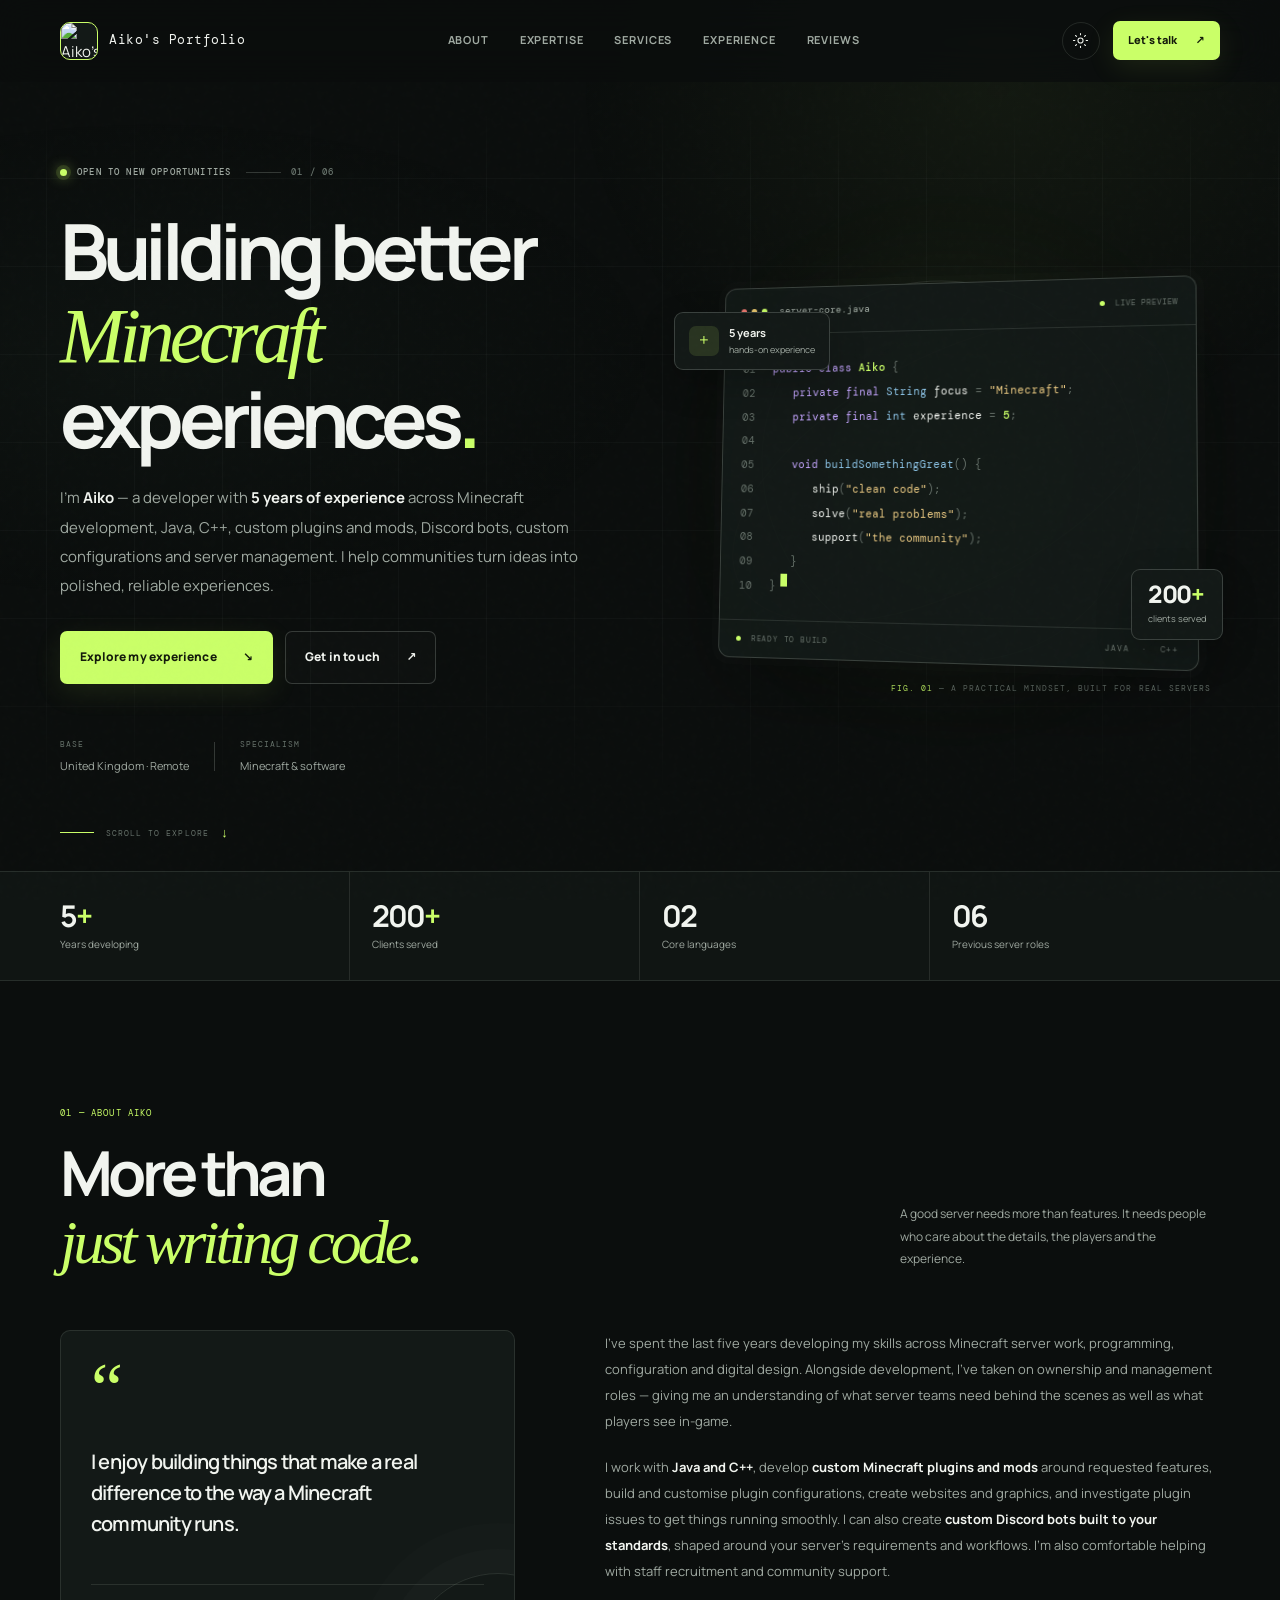
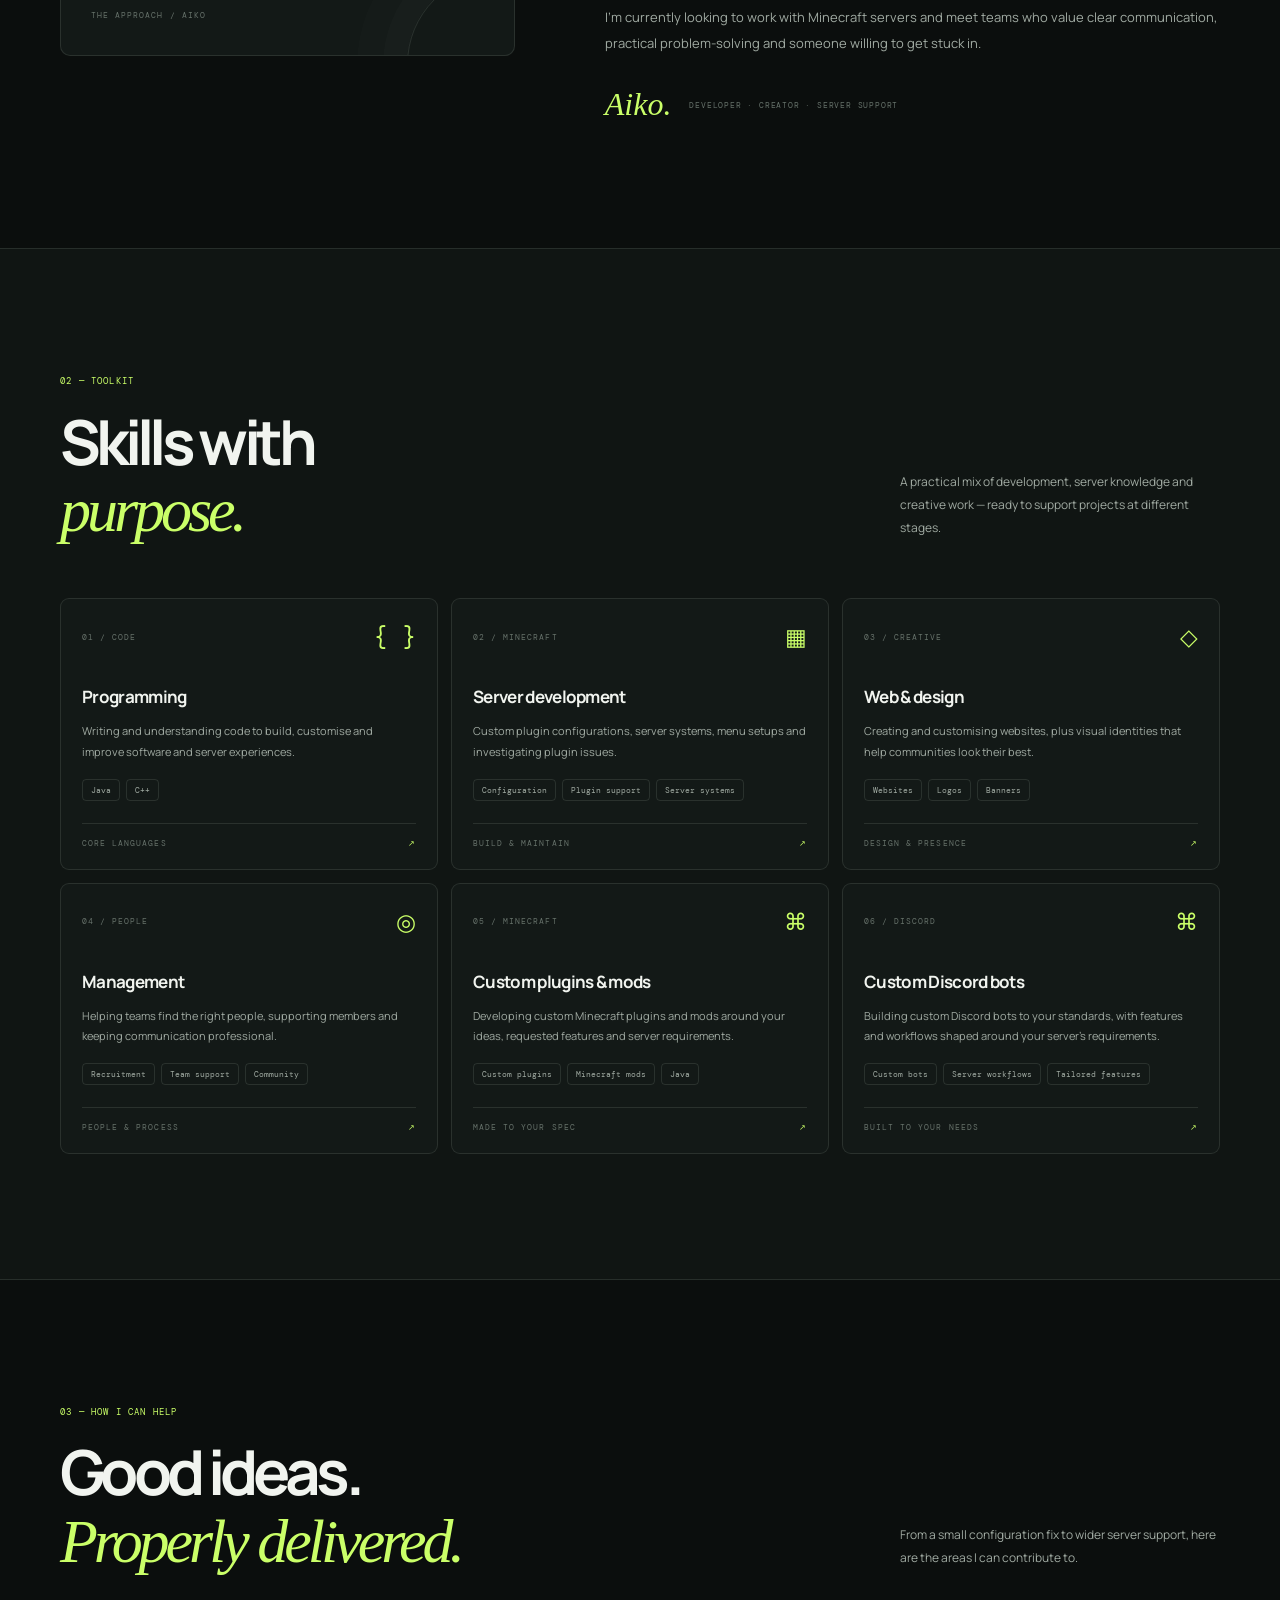
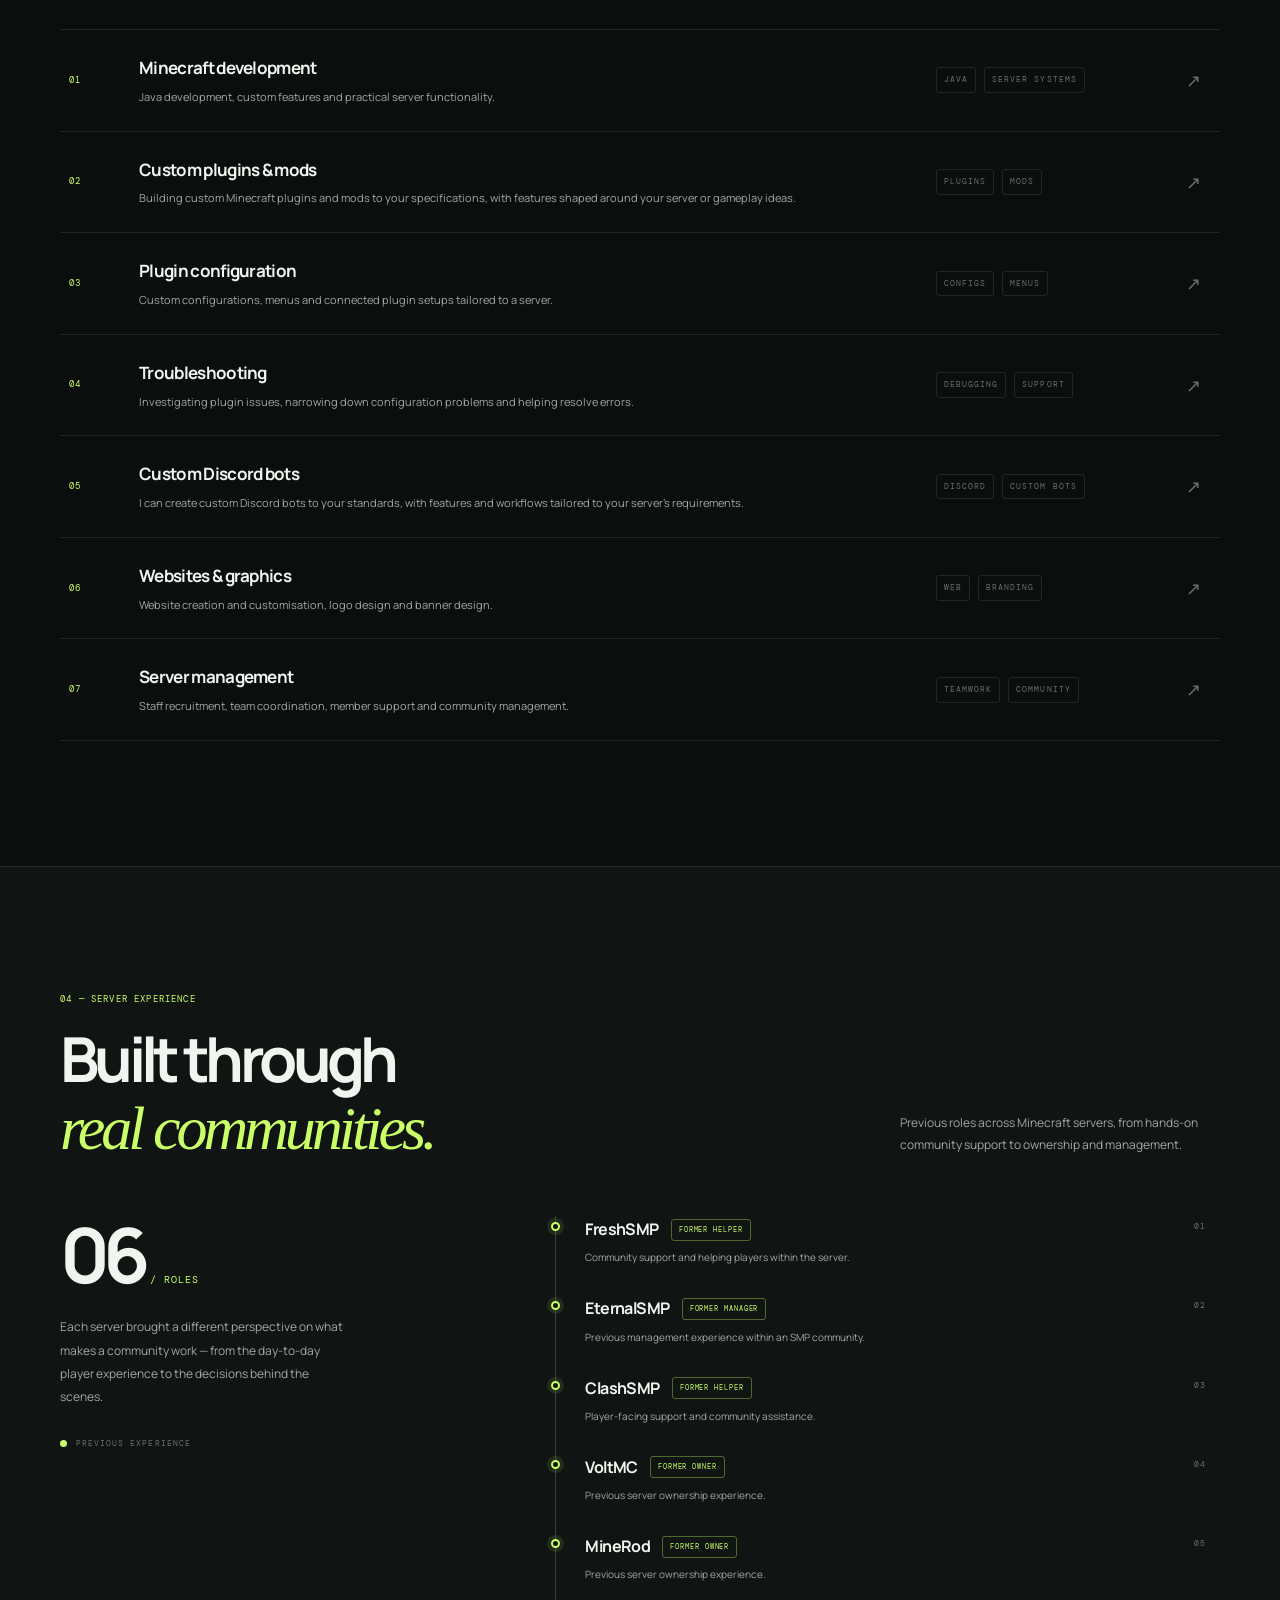
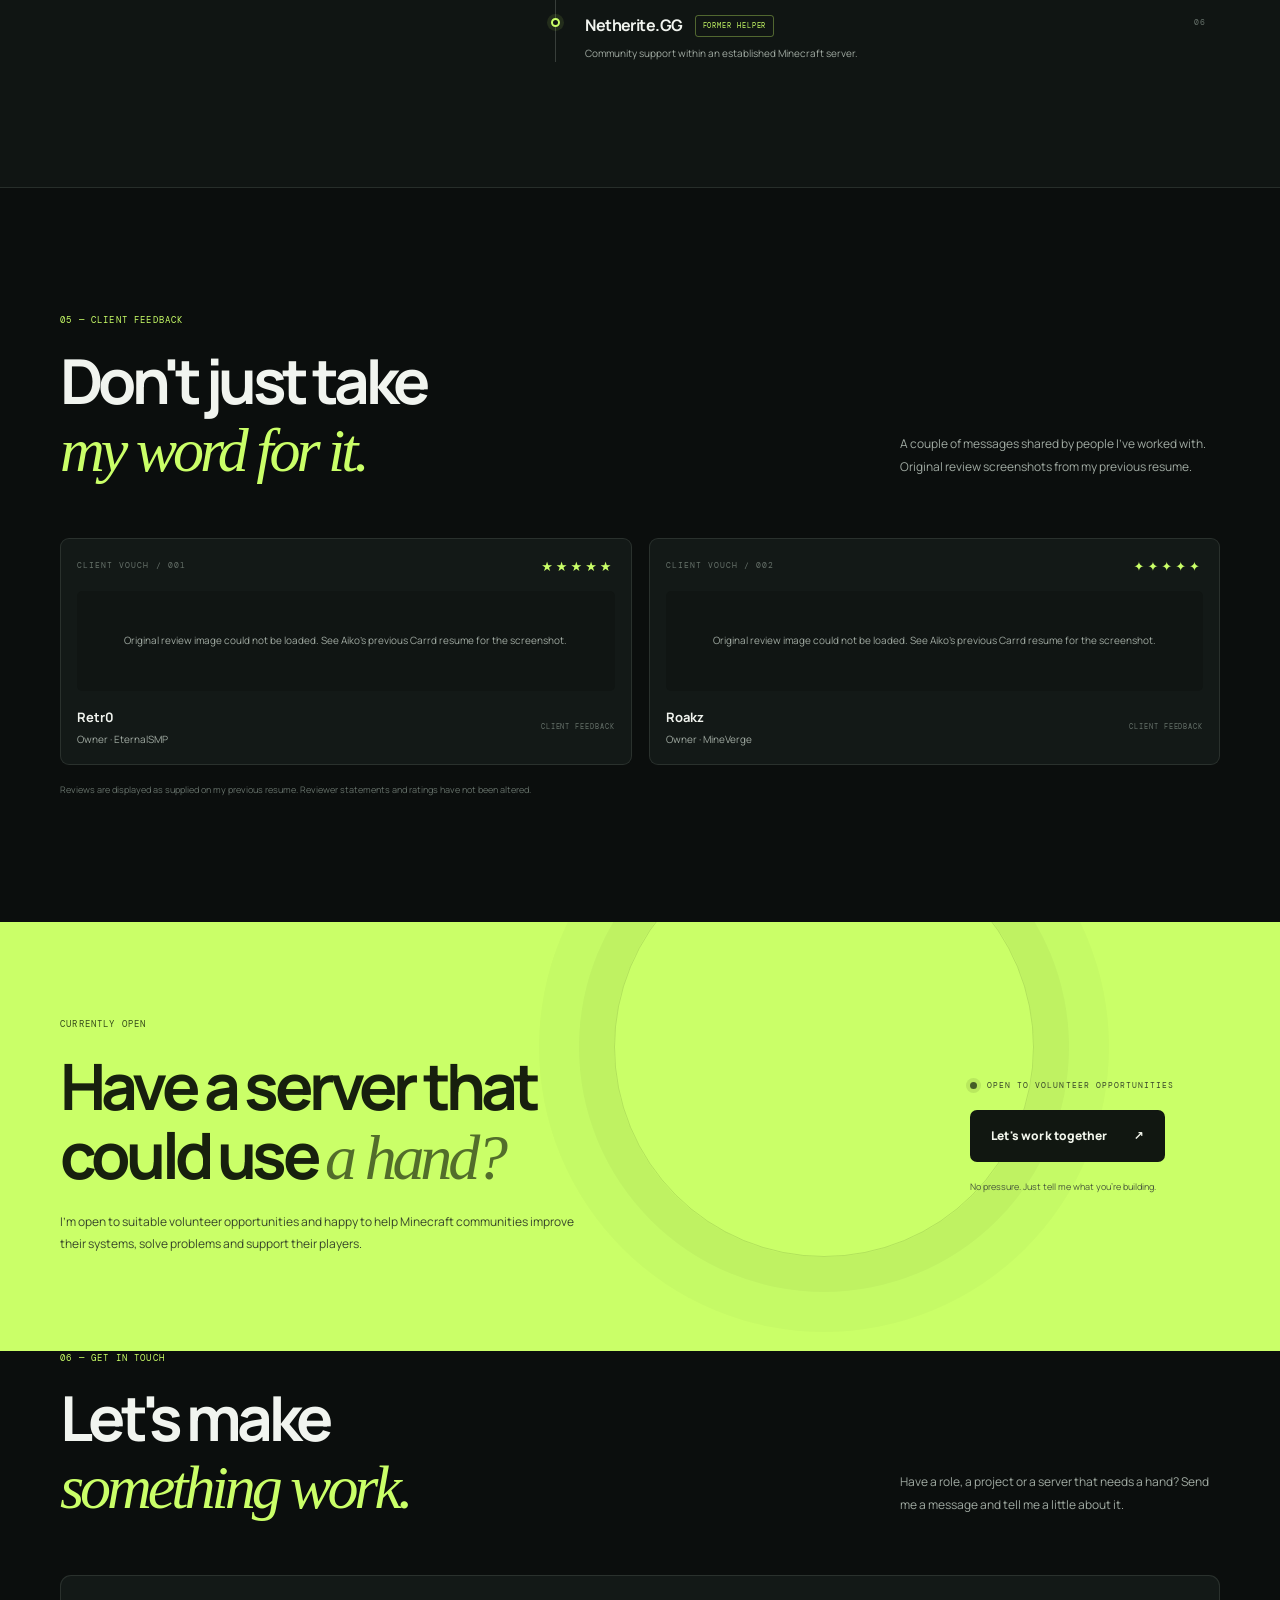
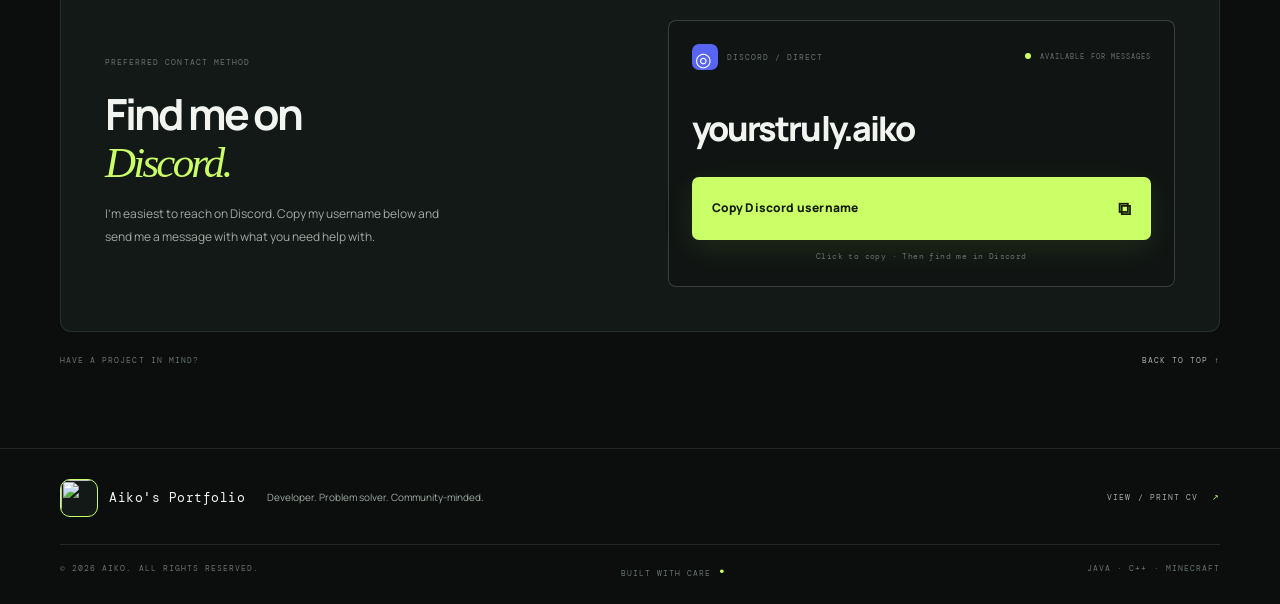
==== commit e1687a5f: "Remove decorative asterisk symbols" ====
--- a/index.html
+++ b/index.html
@@ -82,7 +82,7 @@
           </div>
           <div class="window-footer"><span><i class="footer-pulse"></i> READY TO BUILD</span><span>JAVA&nbsp; · &nbsp;C++</span></div>
         </div>
-        <div class="float-chip chip-exp"><span class="chip-icon">✳</span><span><b>5 years</b><small>hands-on experience</small></span></div>
+        <div class="float-chip chip-exp"><span class="chip-icon">+</span><span><b>5 years</b><small>hands-on experience</small></span></div>
         <div class="float-chip chip-clients"><span class="chip-number">200<span>+</span></span><small>clients served</small></div>
         <div class="art-caption"><span>FIG. 01</span> — A PRACTICAL MINDSET, BUILT FOR REAL SERVERS</div>
       </div>
@@ -112,7 +112,7 @@
         <div class="skill-grid">
           <article class="skill-card skill-featured reveal"><div class="skill-card-top"><span class="skill-index">01 / CODE</span><span class="skill-symbol">{ }</span></div><h3>Programming</h3><p>Writing and understanding code to build, customise and improve software and server experiences.</p><div class="skill-tags"><span>Java</span><span>C++</span></div><div class="skill-card-foot">CORE LANGUAGES <span>↗</span></div></article>
           <article class="skill-card reveal delay-1"><div class="skill-card-top"><span class="skill-index">02 / MINECRAFT</span><span class="skill-symbol">▦</span></div><h3>Server development</h3><p>Custom plugin configurations, server systems, menu setups and investigating plugin issues.</p><div class="skill-tags"><span>Configuration</span><span>Plugin support</span><span>Server systems</span></div><div class="skill-card-foot">BUILD & MAINTAIN <span>↗</span></div></article>
-          <article class="skill-card reveal delay-2"><div class="skill-card-top"><span class="skill-index">03 / CREATIVE</span><span class="skill-symbol">✳</span></div><h3>Web & design</h3><p>Creating and customising websites, plus visual identities that help communities look their best.</p><div class="skill-tags"><span>Websites</span><span>Logos</span><span>Banners</span></div><div class="skill-card-foot">DESIGN & PRESENCE <span>↗</span></div></article>
+          <article class="skill-card reveal delay-2"><div class="skill-card-top"><span class="skill-index">03 / CREATIVE</span><span class="skill-symbol">◇</span></div><h3>Web & design</h3><p>Creating and customising websites, plus visual identities that help communities look their best.</p><div class="skill-tags"><span>Websites</span><span>Logos</span><span>Banners</span></div><div class="skill-card-foot">DESIGN & PRESENCE <span>↗</span></div></article>
           <article class="skill-card reveal delay-3"><div class="skill-card-top"><span class="skill-index">04 / PEOPLE</span><span class="skill-symbol">◎</span></div><h3>Management</h3><p>Helping teams find the right people, supporting members and keeping communication professional.</p><div class="skill-tags"><span>Recruitment</span><span>Team support</span><span>Community</span></div><div class="skill-card-foot">PEOPLE & PROCESS <span>↗</span></div></article>
           <article class="skill-card reveal"><div class="skill-card-top"><span class="skill-index">05 / MINECRAFT</span><span class="skill-symbol">⌘</span></div><h3>Custom plugins & mods</h3><p>Developing custom Minecraft plugins and mods around your ideas, requested features and server requirements.</p><div class="skill-tags"><span>Custom plugins</span><span>Minecraft mods</span><span>Java</span></div><div class="skill-card-foot">MADE TO YOUR SPEC <span>↗</span></div></article>
           <article class="skill-card reveal"><div class="skill-card-top"><span class="skill-index">06 / DISCORD</span><span class="skill-symbol">⌘</span></div><h3>Custom Discord bots</h3><p>Building custom Discord bots to your standards, with features and workflows shaped around your server's requirements.</p><div class="skill-tags"><span>Custom bots</span><span>Server workflows</span><span>Tailored features</span></div><div class="skill-card-foot">BUILT TO YOUR NEEDS <span>↗</span></div></article>
@@ -179,7 +179,7 @@
     </section>
   </main>
 
-  <footer class="site-footer"><div class="footer-main"><a class="brand" href="#top" aria-label="Aiko's Portfolio home"><img class="brand-avatar" src="https://avatars.githubusercontent.com/u/351735209?v=4" alt="" width="34" height="34" loading="lazy"><span class="brand-name">Aiko's Portfolio</span></a><p>Developer. Problem solver. Community-minded.</p><a class="footer-print" href="cv.html" target="_blank" rel="noopener">VIEW / PRINT CV <span>↗</span></a></div><div class="footer-bottom"><span>© <span id="year"></span> AIKO. ALL RIGHTS RESERVED.</span><span>BUILT WITH CARE <b>✳</b></span><span>JAVA · C++ · MINECRAFT</span></div></footer>
+  <footer class="site-footer"><div class="footer-main"><a class="brand" href="#top" aria-label="Aiko's Portfolio home"><img class="brand-avatar" src="https://avatars.githubusercontent.com/u/351735209?v=4" alt="" width="34" height="34" loading="lazy"><span class="brand-name">Aiko's Portfolio</span></a><p>Developer. Problem solver. Community-minded.</p><a class="footer-print" href="cv.html" target="_blank" rel="noopener">VIEW / PRINT CV <span>↗</span></a></div><div class="footer-bottom"><span>© <span id="year"></span> AIKO. ALL RIGHTS RESERVED.</span><span>BUILT WITH CARE <b>•</b></span><span>JAVA · C++ · MINECRAFT</span></div></footer>
 
   <div class="toast" id="toast" role="status" aria-live="polite"></div>
   <script src="script.js"></script>
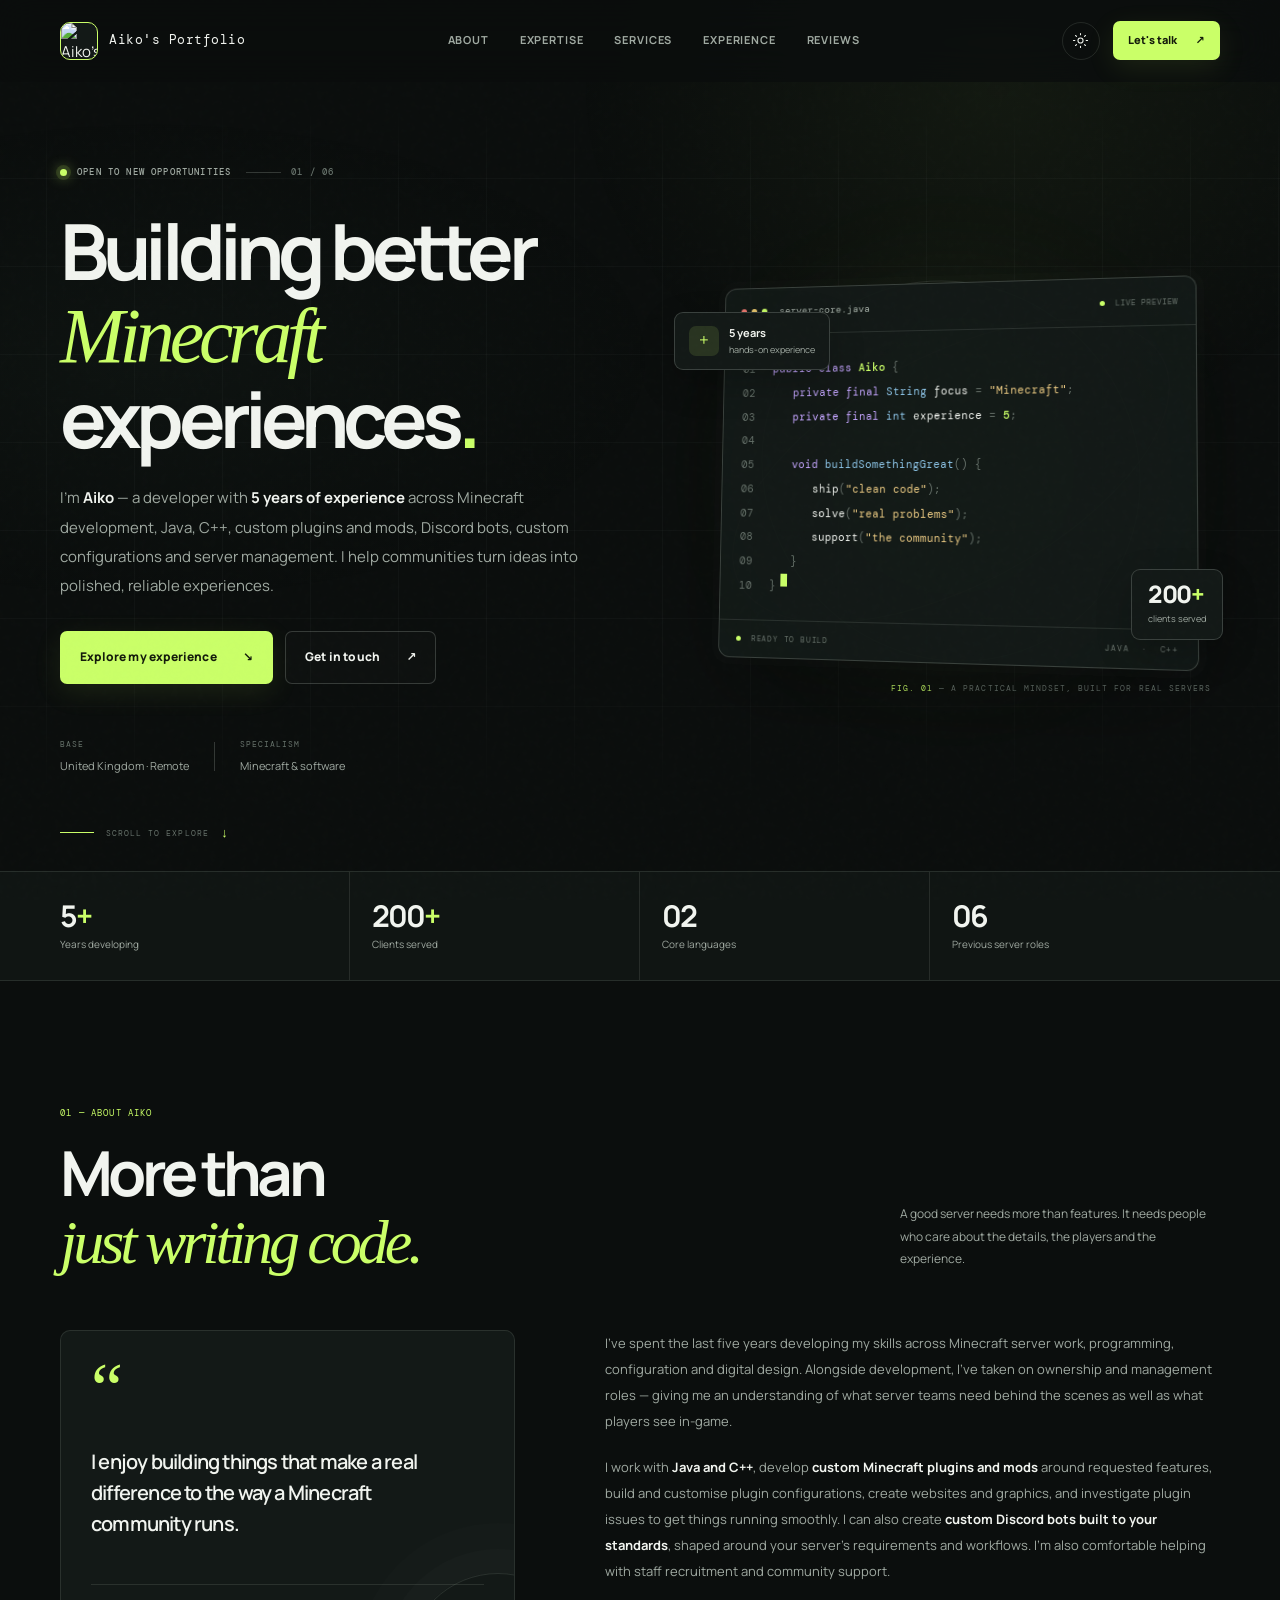
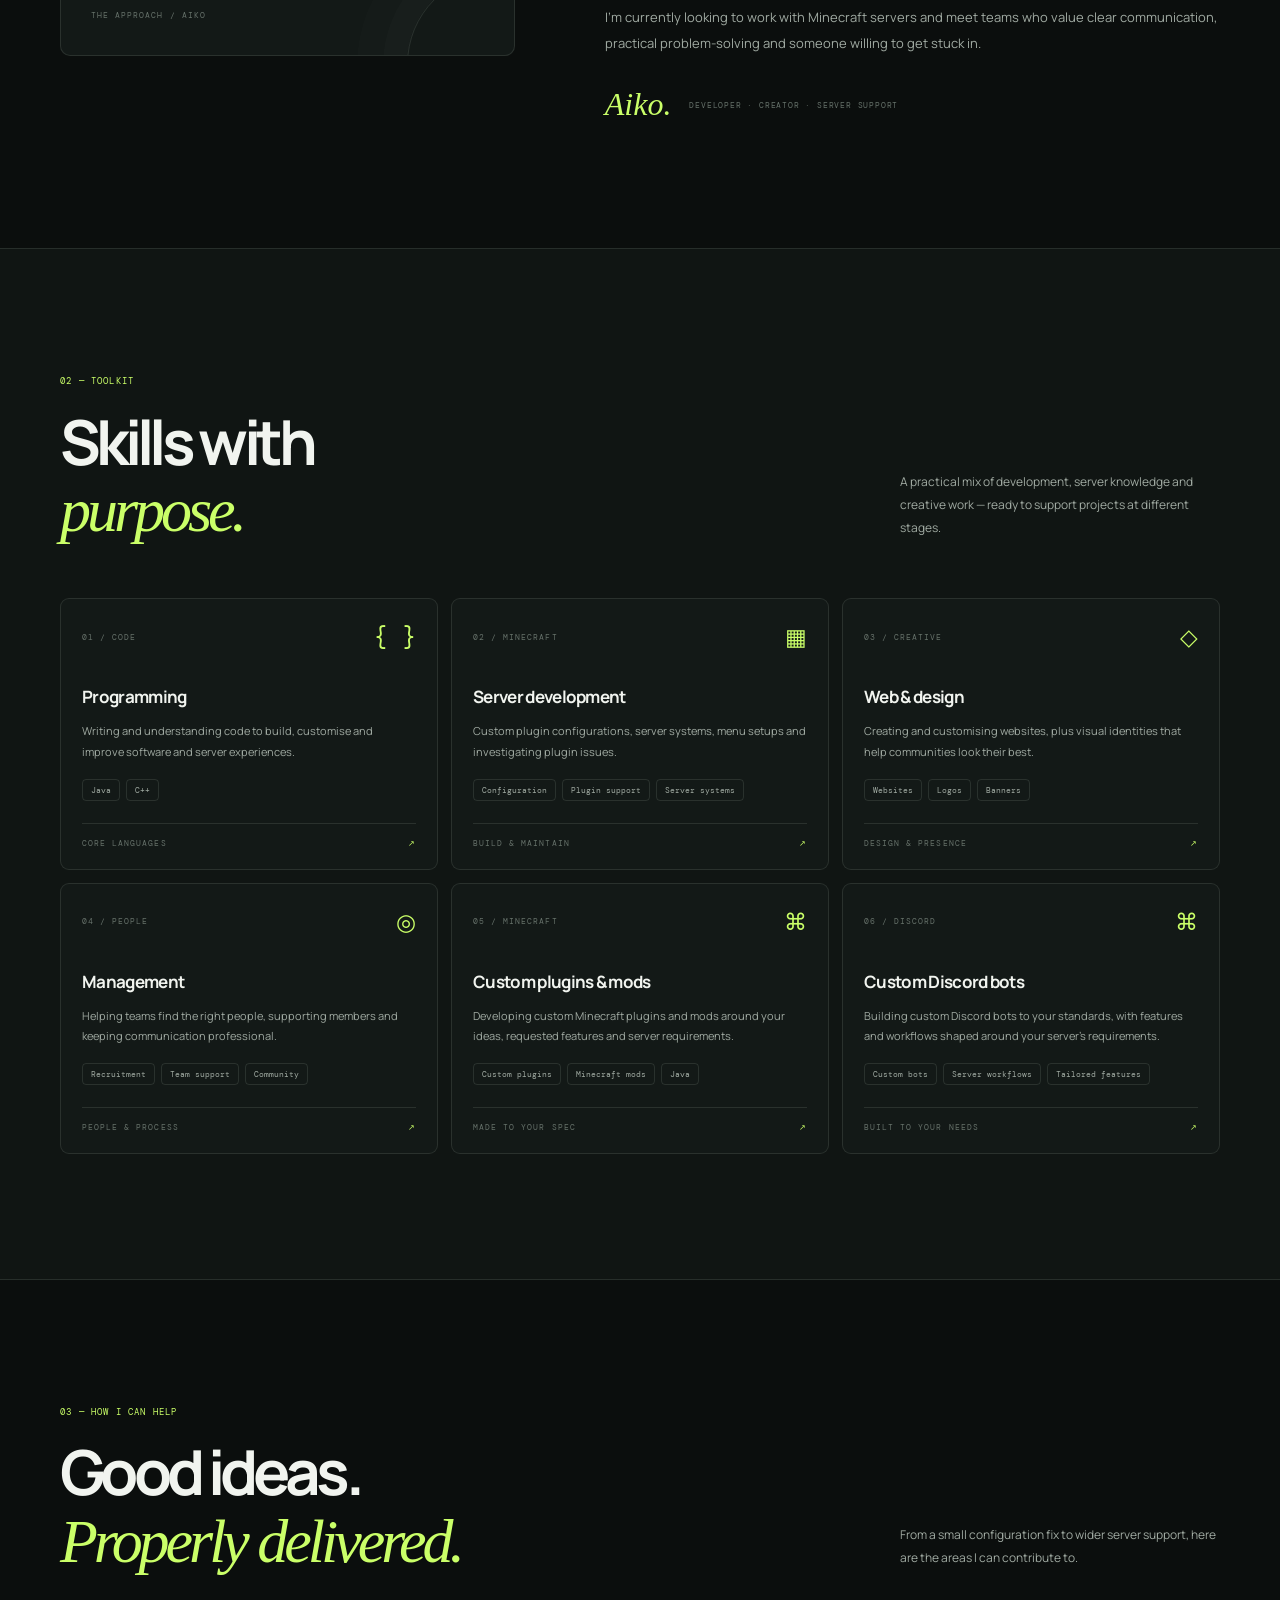
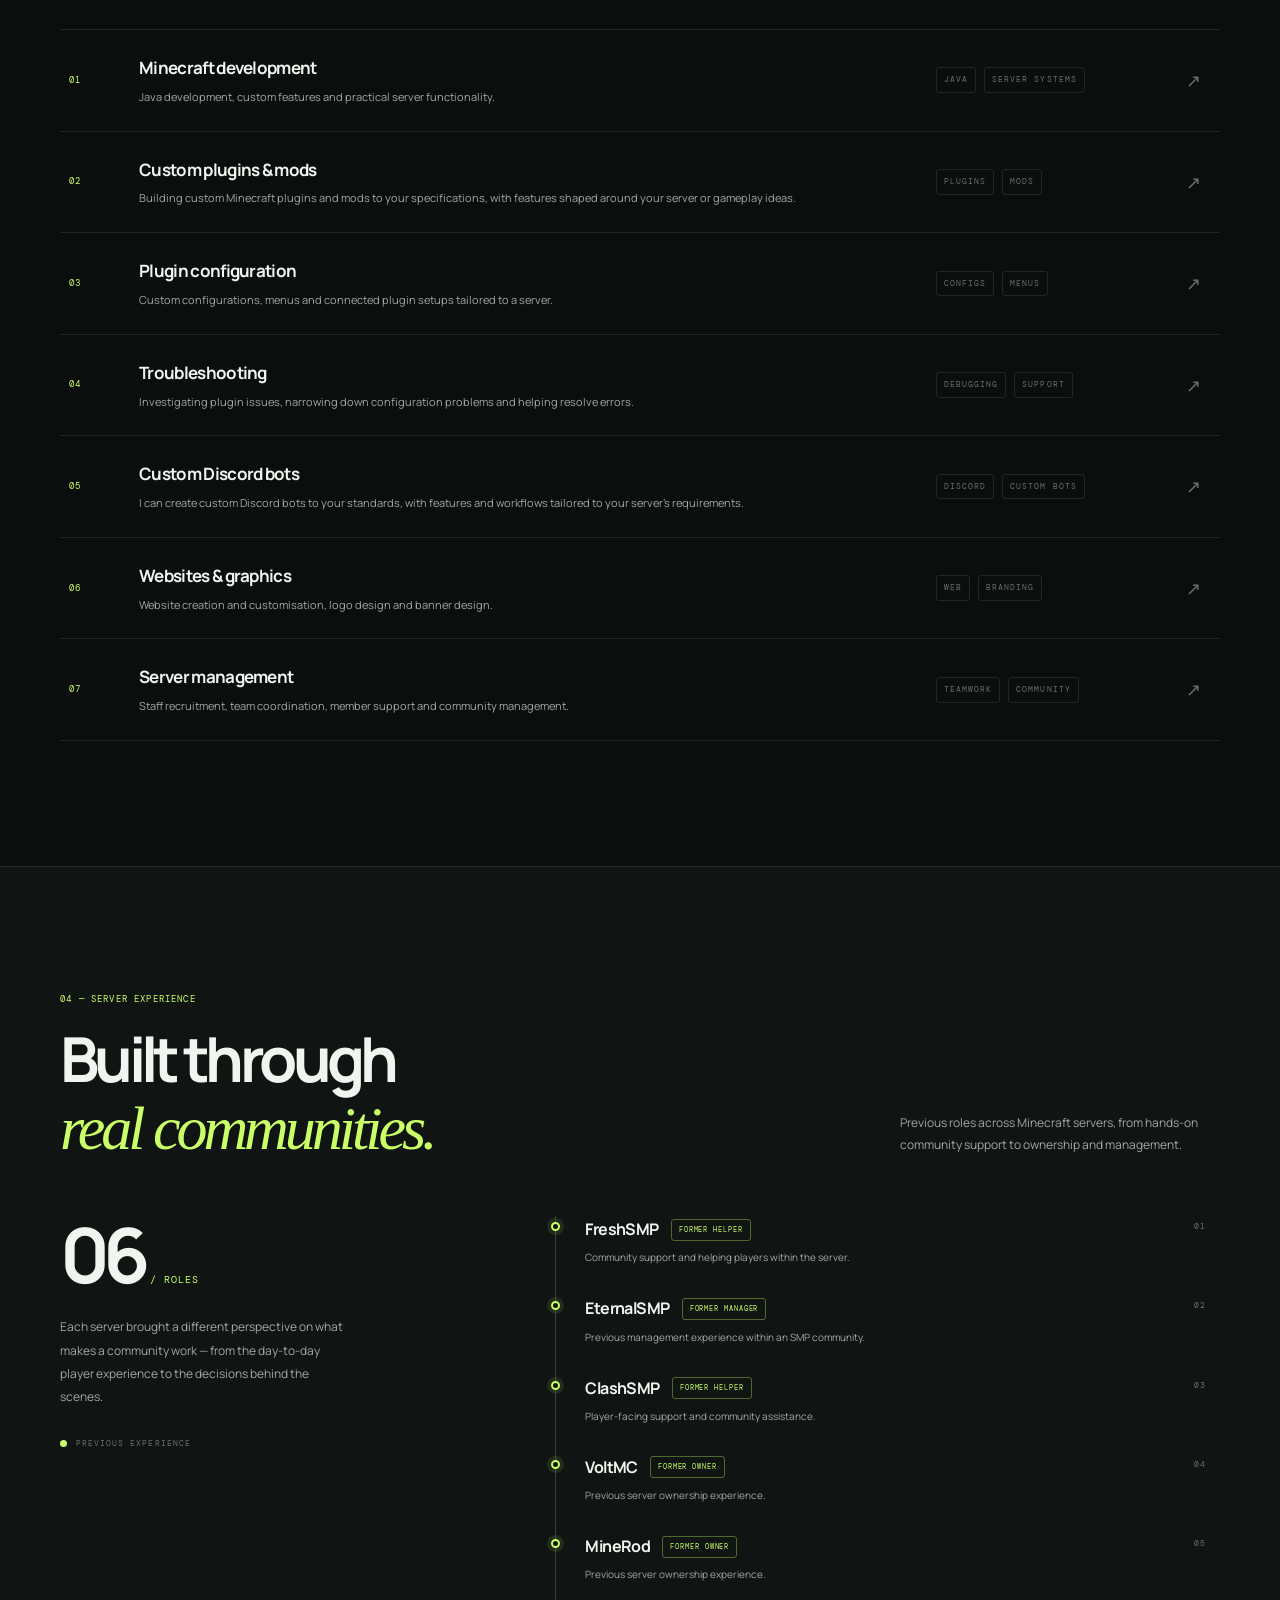
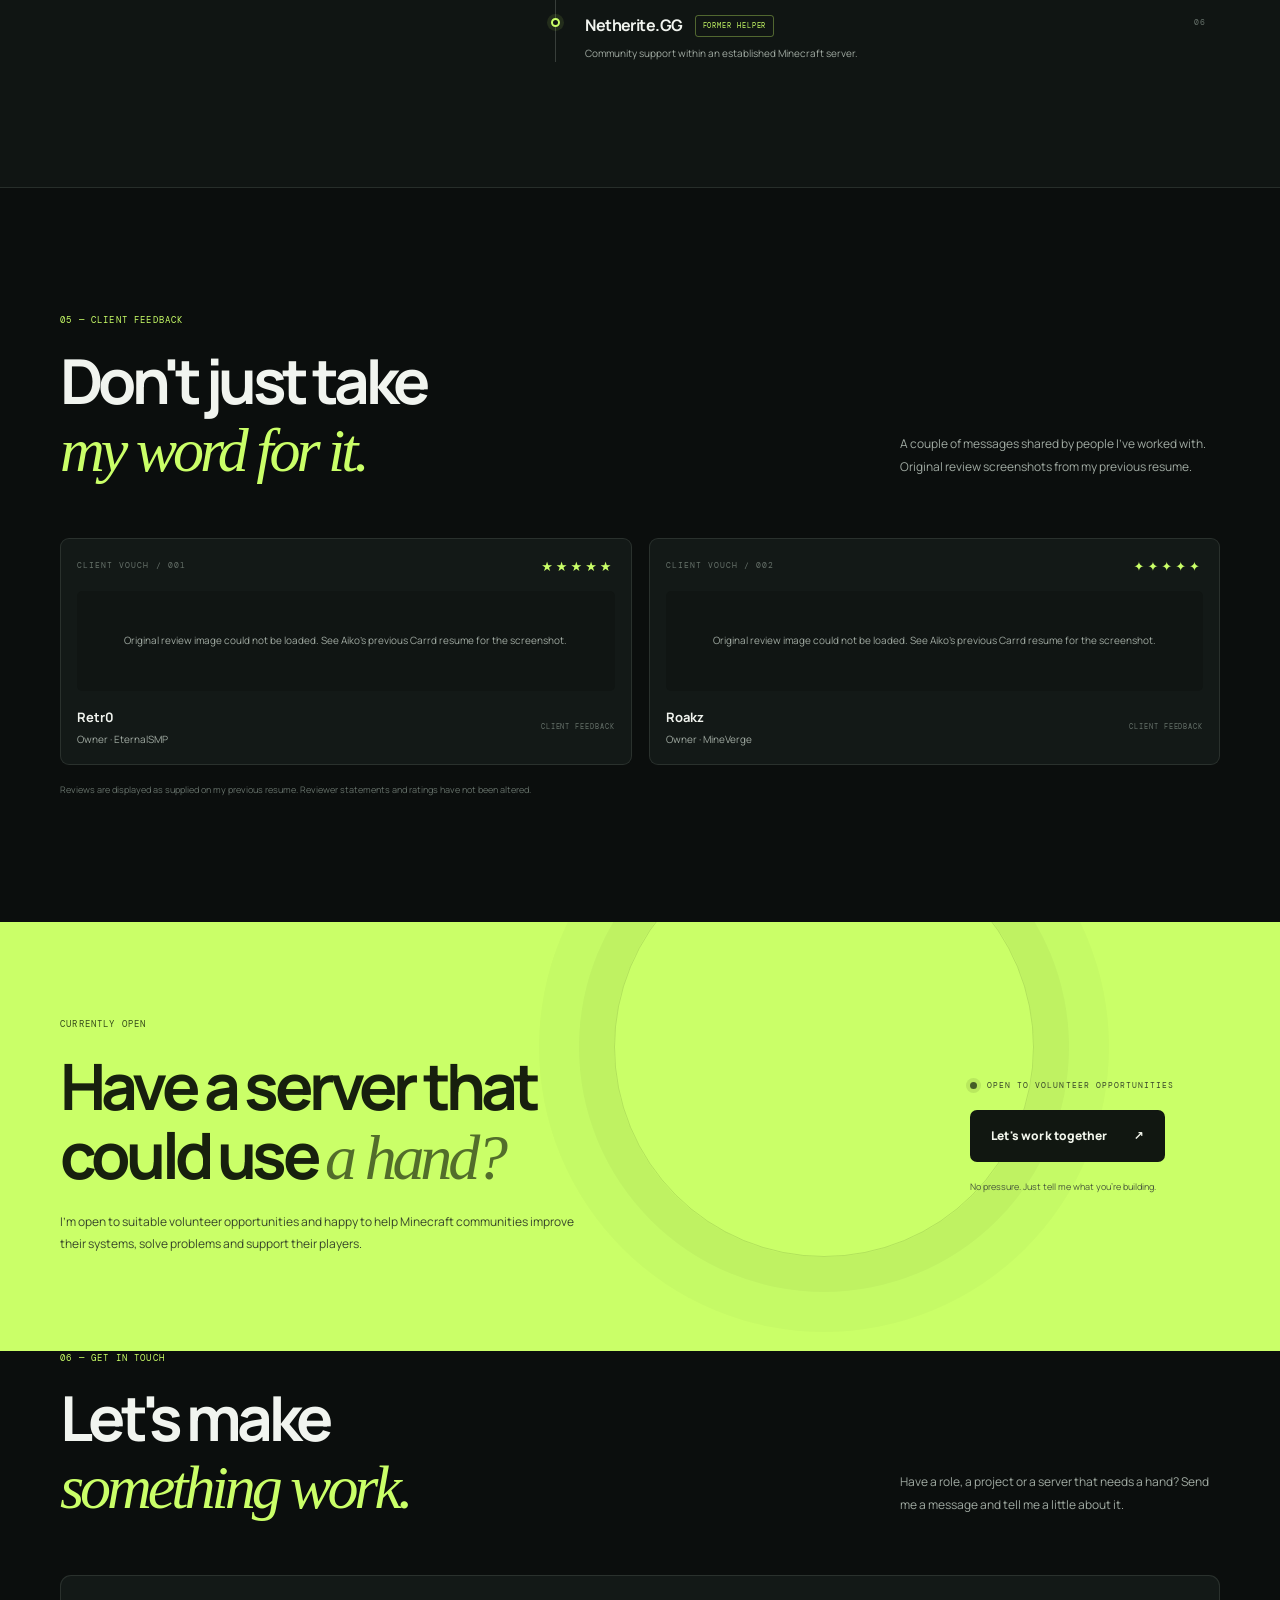
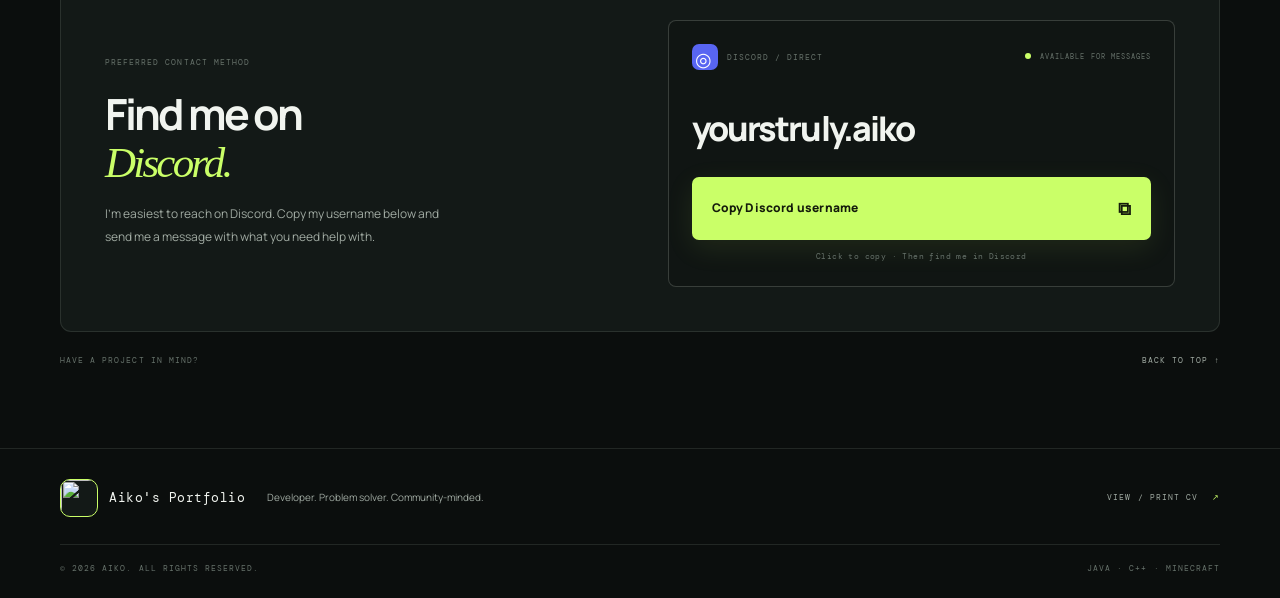
==== commit 1e3ed53b: "Remove footer built with care label" ====
--- a/index.html
+++ b/index.html
@@ -179,7 +179,7 @@
     </section>
   </main>
 
-  <footer class="site-footer"><div class="footer-main"><a class="brand" href="#top" aria-label="Aiko's Portfolio home"><img class="brand-avatar" src="https://avatars.githubusercontent.com/u/351735209?v=4" alt="" width="34" height="34" loading="lazy"><span class="brand-name">Aiko's Portfolio</span></a><p>Developer. Problem solver. Community-minded.</p><a class="footer-print" href="cv.html" target="_blank" rel="noopener">VIEW / PRINT CV <span>↗</span></a></div><div class="footer-bottom"><span>© <span id="year"></span> AIKO. ALL RIGHTS RESERVED.</span><span>BUILT WITH CARE <b>•</b></span><span>JAVA · C++ · MINECRAFT</span></div></footer>
+  <footer class="site-footer"><div class="footer-main"><a class="brand" href="#top" aria-label="Aiko's Portfolio home"><img class="brand-avatar" src="https://avatars.githubusercontent.com/u/351735209?v=4" alt="" width="34" height="34" loading="lazy"><span class="brand-name">Aiko's Portfolio</span></a><p>Developer. Problem solver. Community-minded.</p><a class="footer-print" href="cv.html" target="_blank" rel="noopener">VIEW / PRINT CV <span>↗</span></a></div><div class="footer-bottom"><span>© <span id="year"></span> AIKO. ALL RIGHTS RESERVED.</span><span>JAVA · C++ · MINECRAFT</span></div></footer>
 
   <div class="toast" id="toast" role="status" aria-live="polite"></div>
   <script src="script.js"></script>
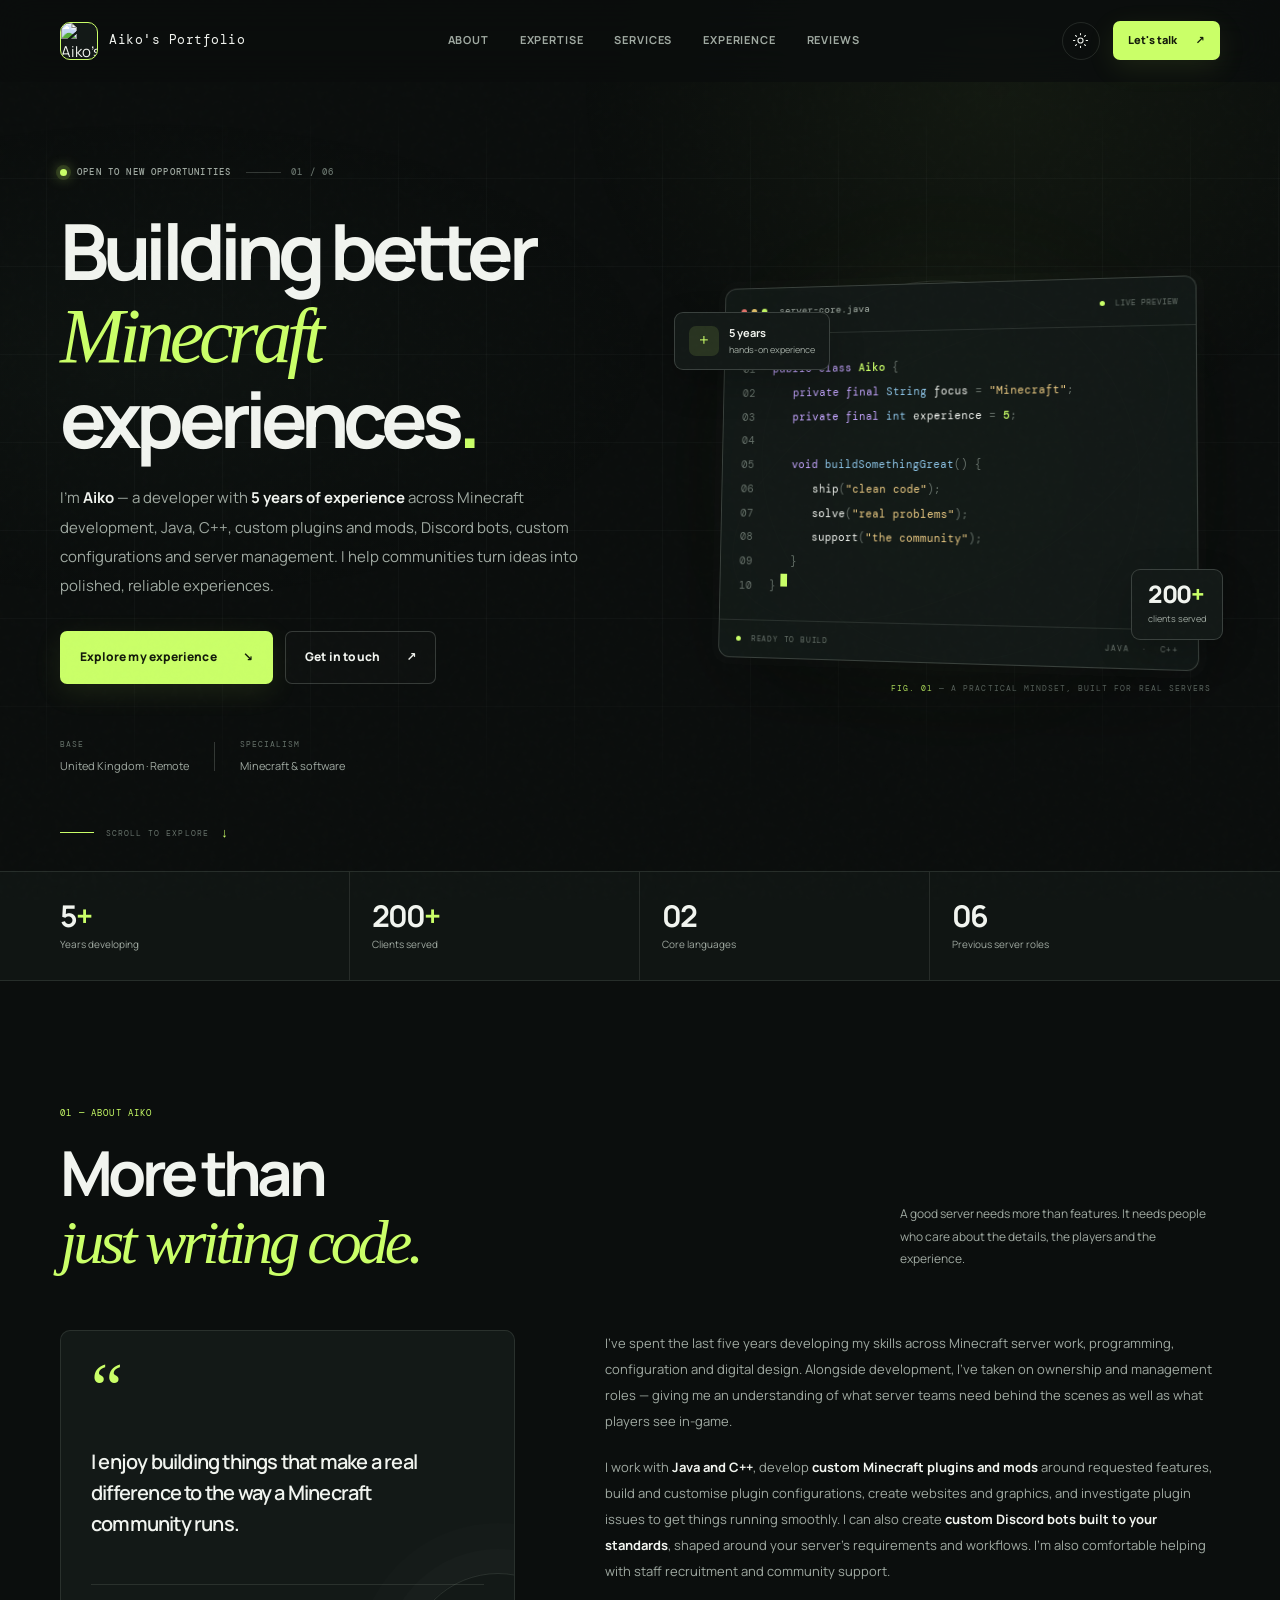
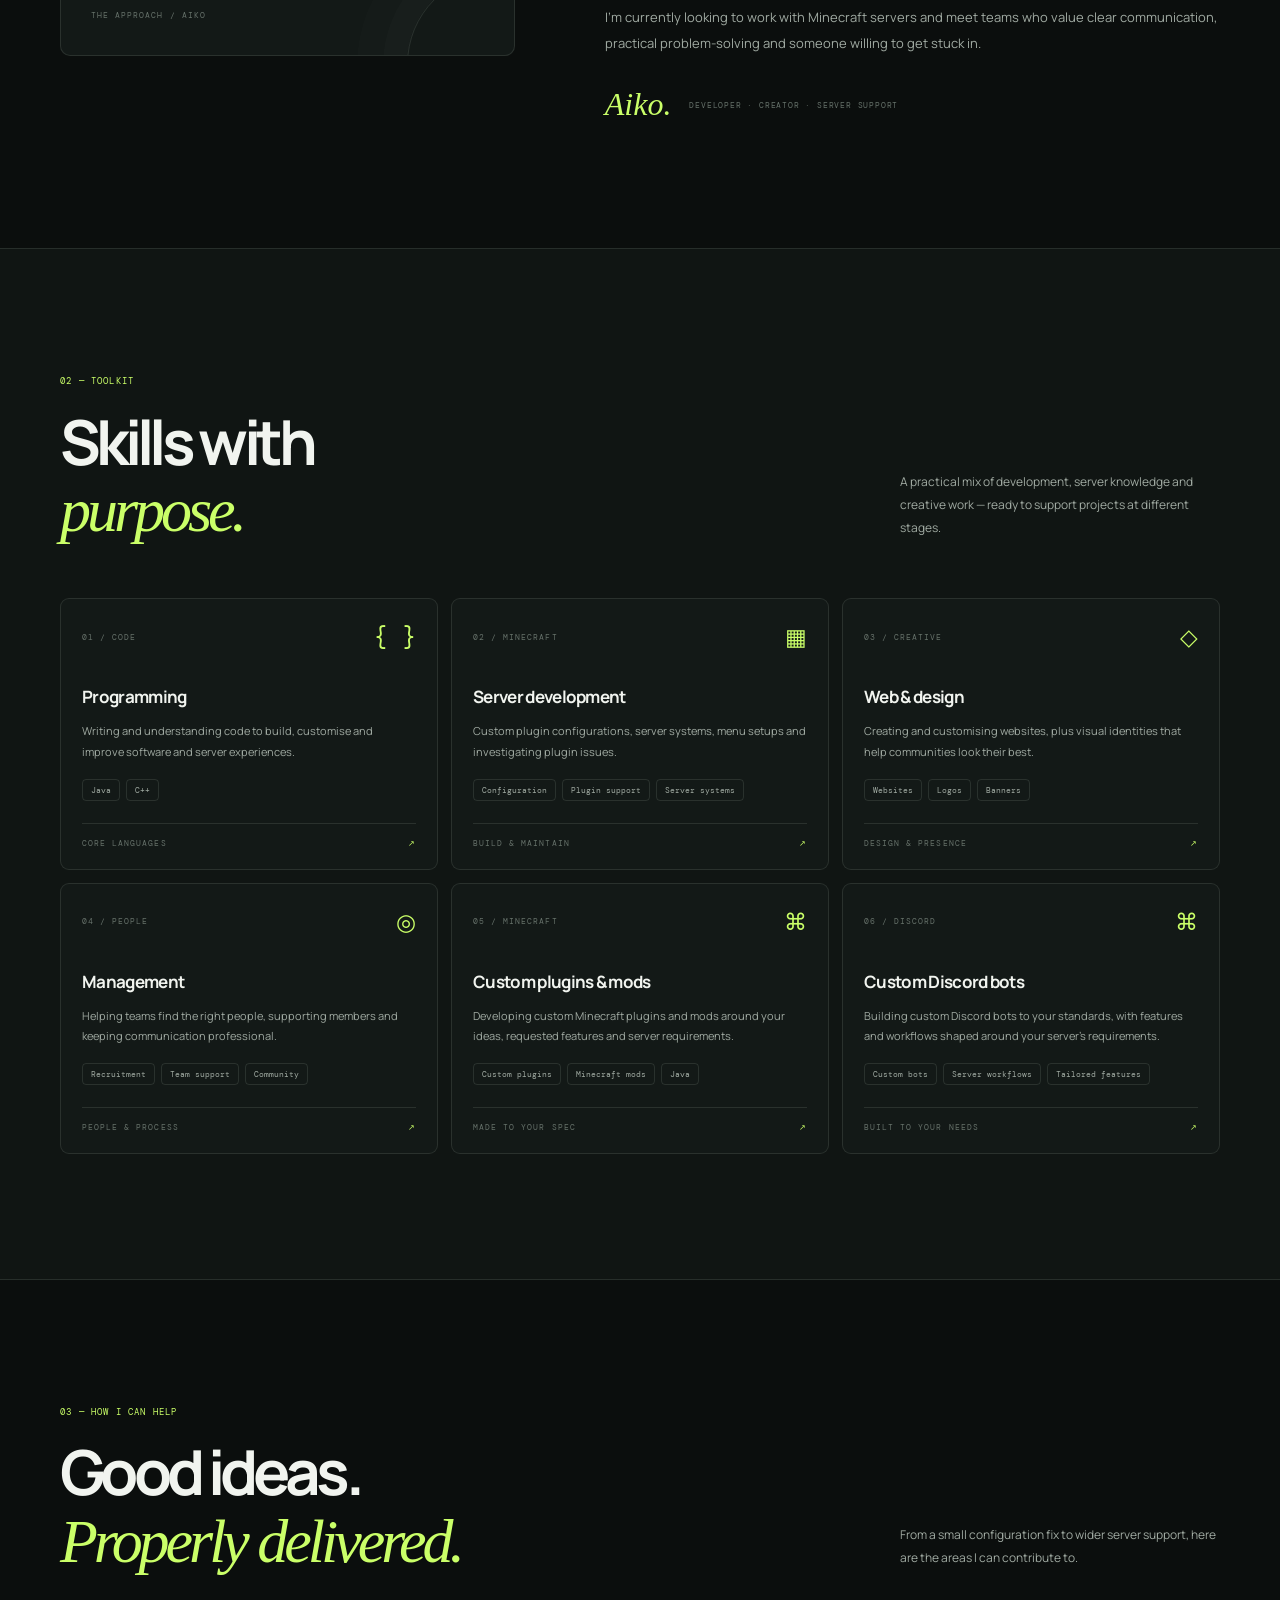
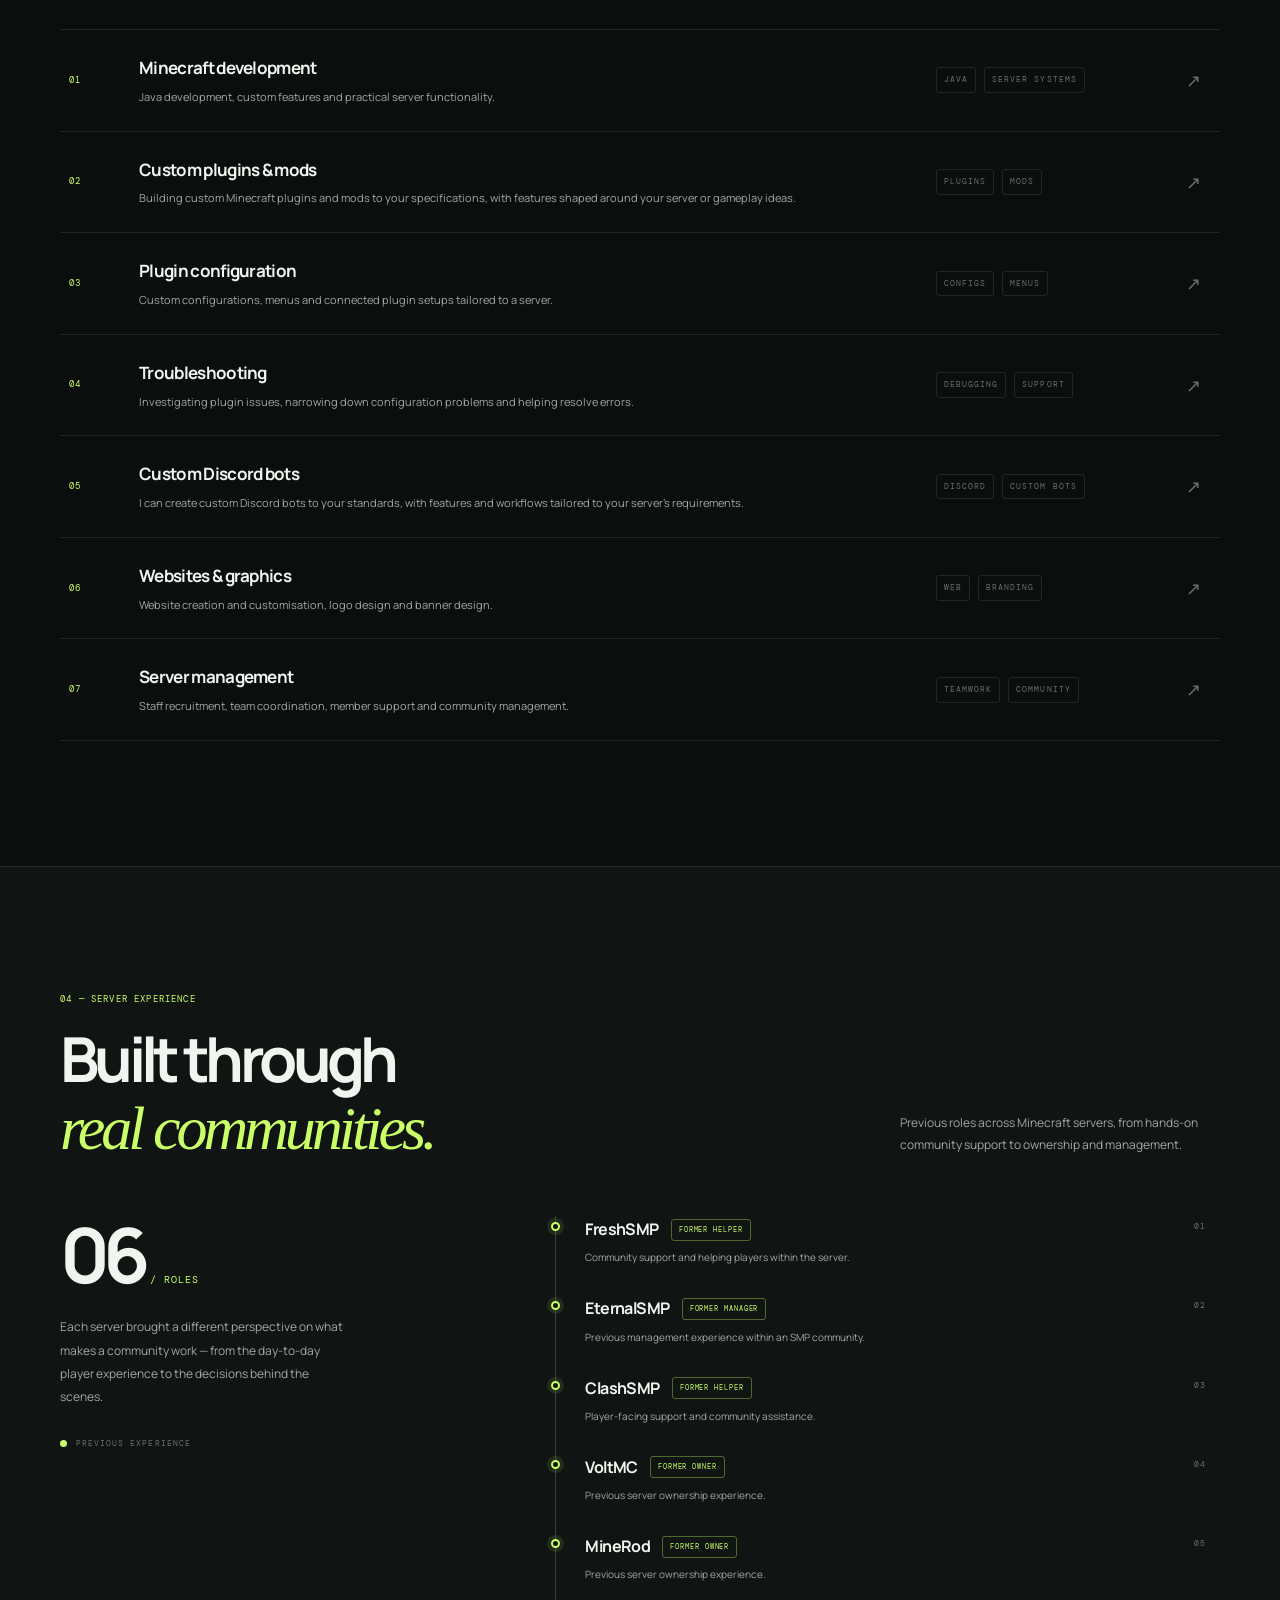
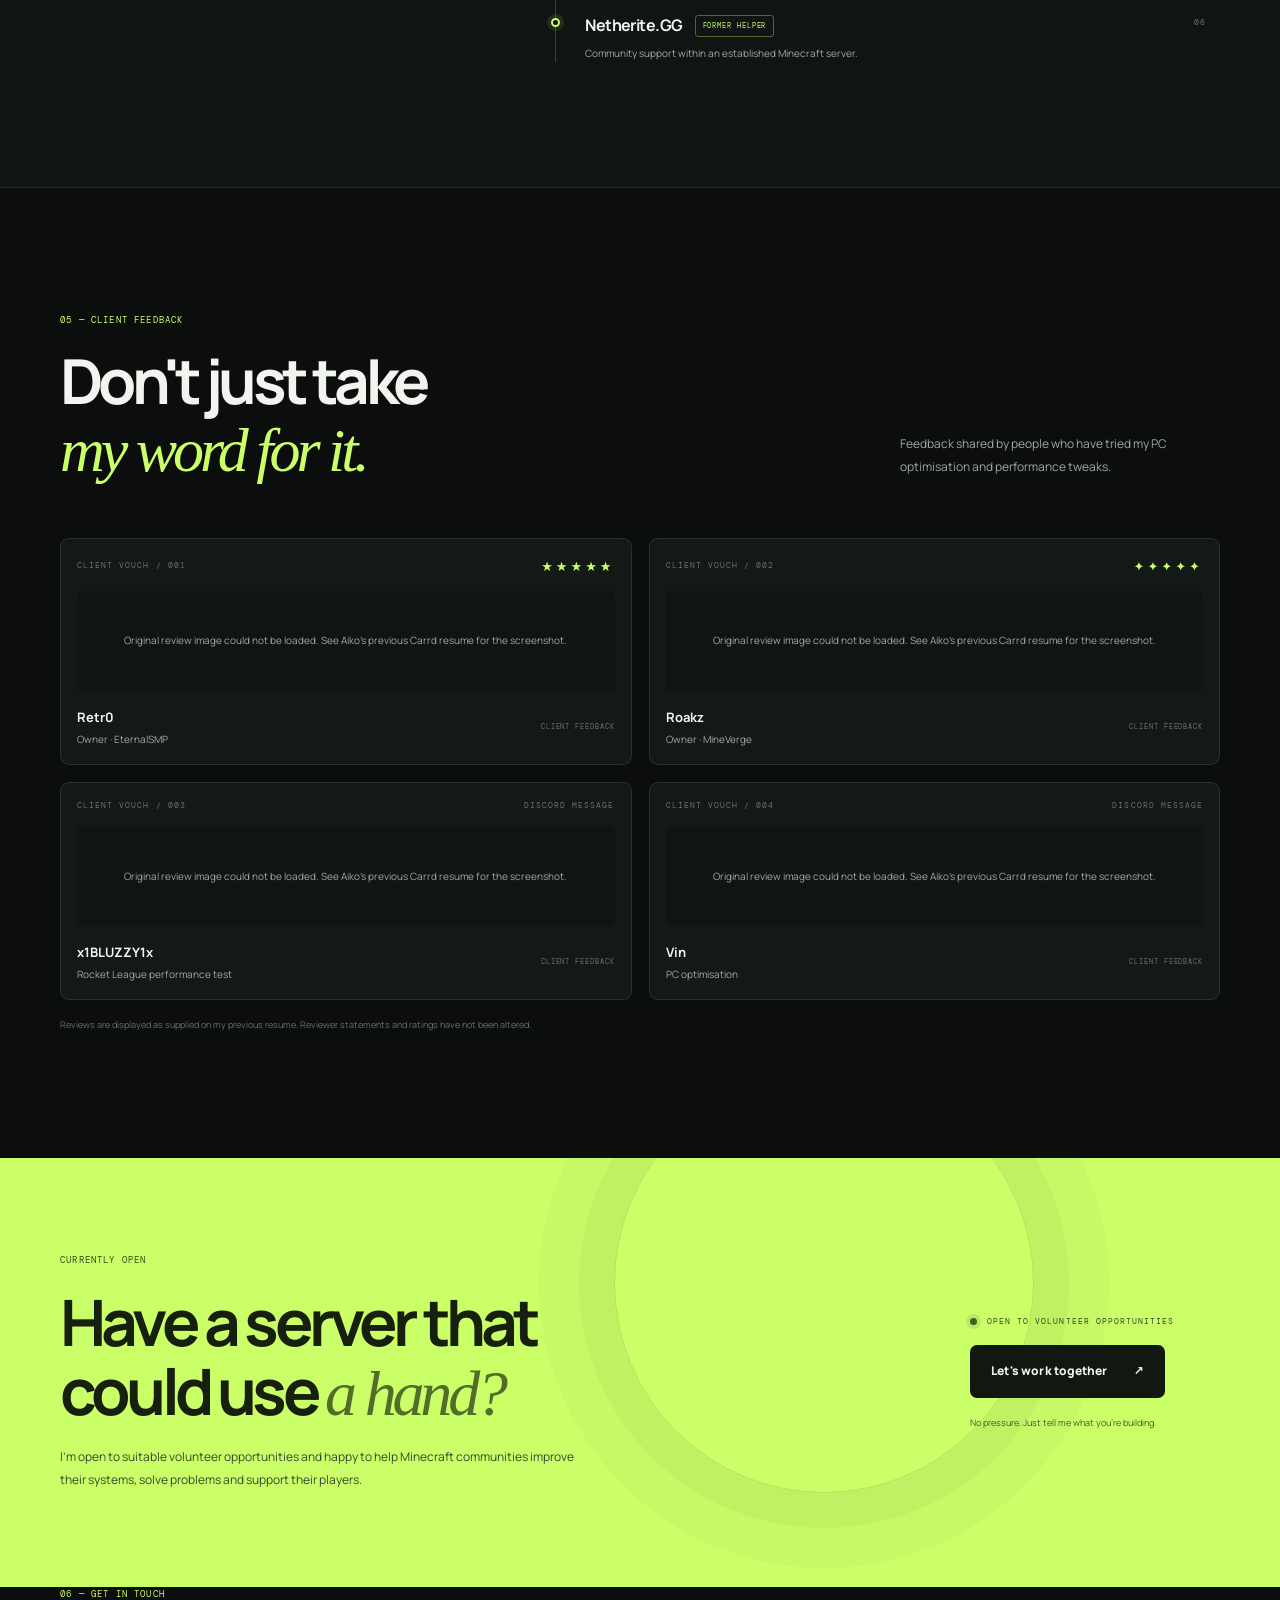
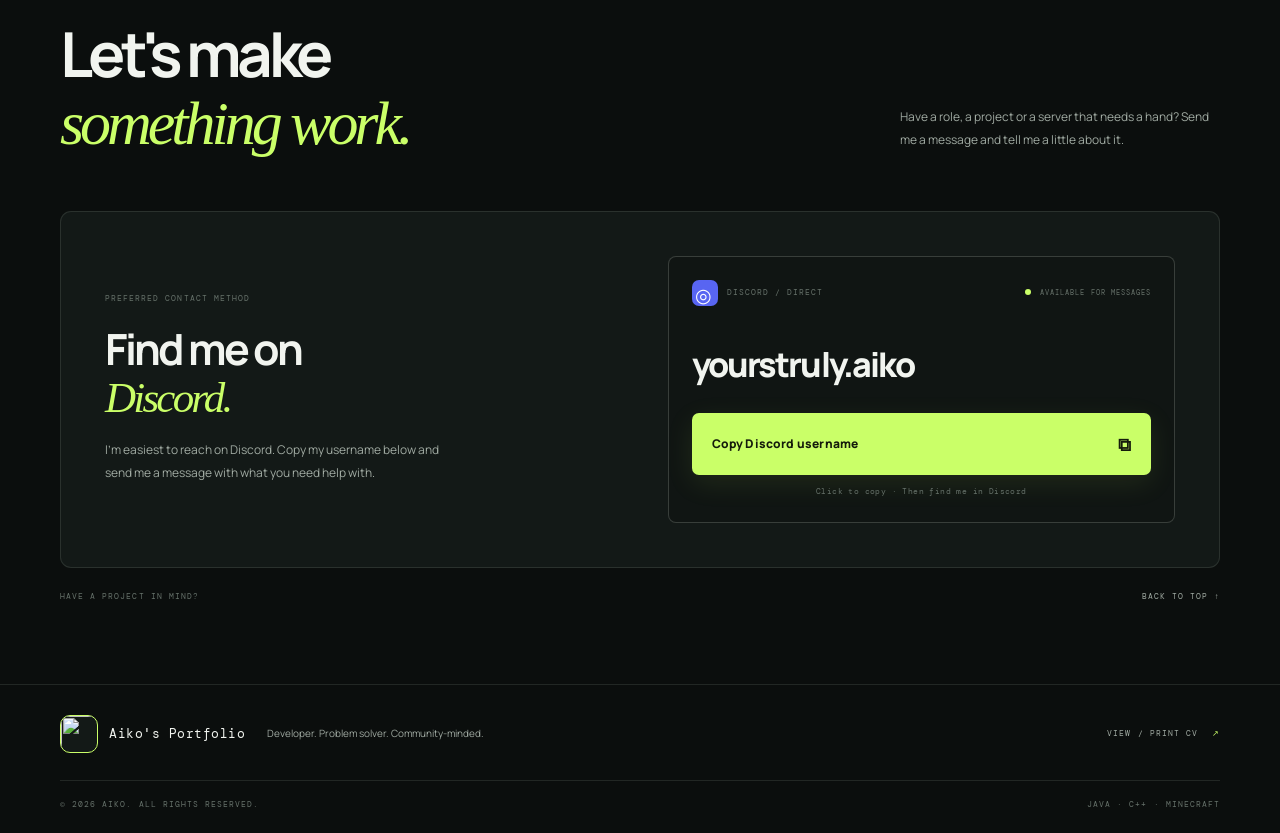
==== commit 477a0ca6: "Add two new client review screenshots" ====
--- a/index.html
+++ b/index.html
@@ -152,10 +152,26 @@
 
     <section class="proof-section" id="reviews">
       <div class="section-shell content-section">
-        <div class="section-heading reveal"><div class="section-kicker">05 — CLIENT FEEDBACK</div><div class="section-heading-row"><h2>Don't just take<br><em>my word for it.</em></h2><p class="section-aside">A couple of messages shared by people I've worked with. Original review screenshots from my previous resume.</p></div></div>
+        <div class="section-heading reveal"><div class="section-kicker">05 — CLIENT FEEDBACK</div><div class="section-heading-row"><h2>Don't just take<br><em>my word for it.</em></h2><p class="section-aside">Feedback shared by people who have tried my PC optimisation and performance tweaks.</p></div></div>
         <div class="review-grid">
           <article class="review-card reveal"><div class="review-card-head"><span class="review-label">CLIENT VOUCH / 001</span><span class="review-stars" aria-label="5 out of 5">★★★★★</span></div><a class="review-image-wrap" href="https://aiko-resume.carrd.co/assets/images/image02.jpg?v=b231cc5d" target="_blank" rel="noopener noreferrer" aria-label="Open original EternalSMP client review"><img src="https://aiko-resume.carrd.co/assets/images/image02.jpg?v=b231cc5d" alt="Original Discord testimonial from Retr0, owner of EternalSMP, with a 5 out of 5 rating" loading="lazy"><span class="image-zoom">ORIGINAL REVIEW ↗</span></a><div class="review-caption"><div><h3>Retr0</h3><p>Owner · EternalSMP</p></div><span class="review-verified">CLIENT FEEDBACK</span></div></article>
           <article class="review-card reveal delay-1"><div class="review-card-head"><span class="review-label">CLIENT VOUCH / 002</span><span class="review-stars">✦✦✦✦✦</span></div><a class="review-image-wrap" href="https://aiko-resume.carrd.co/assets/images/image03.jpg?v=b231cc5d" target="_blank" rel="noopener noreferrer" aria-label="Open original MineVerge client review"><img src="https://aiko-resume.carrd.co/assets/images/image03.jpg?v=b231cc5d" alt="Original Discord testimonial from Roakz, owner of MineVerge" loading="lazy"><span class="image-zoom">ORIGINAL REVIEW ↗</span></a><div class="review-caption"><div><h3>Roakz</h3><p>Owner · MineVerge</p></div><span class="review-verified">CLIENT FEEDBACK</span></div></article>
+          <article class="review-card reveal">
+            <div class="review-card-head"><span class="review-label">CLIENT VOUCH / 003</span><span class="review-label">DISCORD MESSAGE</span></div>
+            <a class="review-image-wrap" href="assets/reviews/review-03.webp" target="_blank" rel="noopener noreferrer" aria-label="Open Discord feedback from x1BLUZZY1x">
+              <img src="assets/reviews/review-03.webp" alt="Discord feedback from x1BLUZZY1x saying the PC tweaks worked well, with Rocket League running around 190 to 200 FPS while Discord was open" loading="lazy">
+              <span class="image-zoom">OPEN REVIEW ↗</span>
+            </a>
+            <div class="review-caption"><div><h3>x1BLUZZY1x</h3><p>Rocket League performance test</p></div><span class="review-verified">CLIENT FEEDBACK</span></div>
+          </article>
+          <article class="review-card reveal delay-1">
+            <div class="review-card-head"><span class="review-label">CLIENT VOUCH / 004</span><span class="review-label">DISCORD MESSAGE</span></div>
+            <a class="review-image-wrap" href="assets/reviews/review-04.webp" target="_blank" rel="noopener noreferrer" aria-label="Open Discord feedback from Vin">
+              <img src="assets/reviews/review-04.webp" alt="Discord feedback from Vin praising the PC tweaks, fast responses and improved performance" loading="lazy">
+              <span class="image-zoom">OPEN REVIEW ↗</span>
+            </a>
+            <div class="review-caption"><div><h3>Vin</h3><p>PC optimisation</p></div><span class="review-verified">CLIENT FEEDBACK</span></div>
+          </article>
         </div>
         <p class="review-footnote">Reviews are displayed as supplied on my previous resume. Reviewer statements and ratings have not been altered.</p>
       </div>
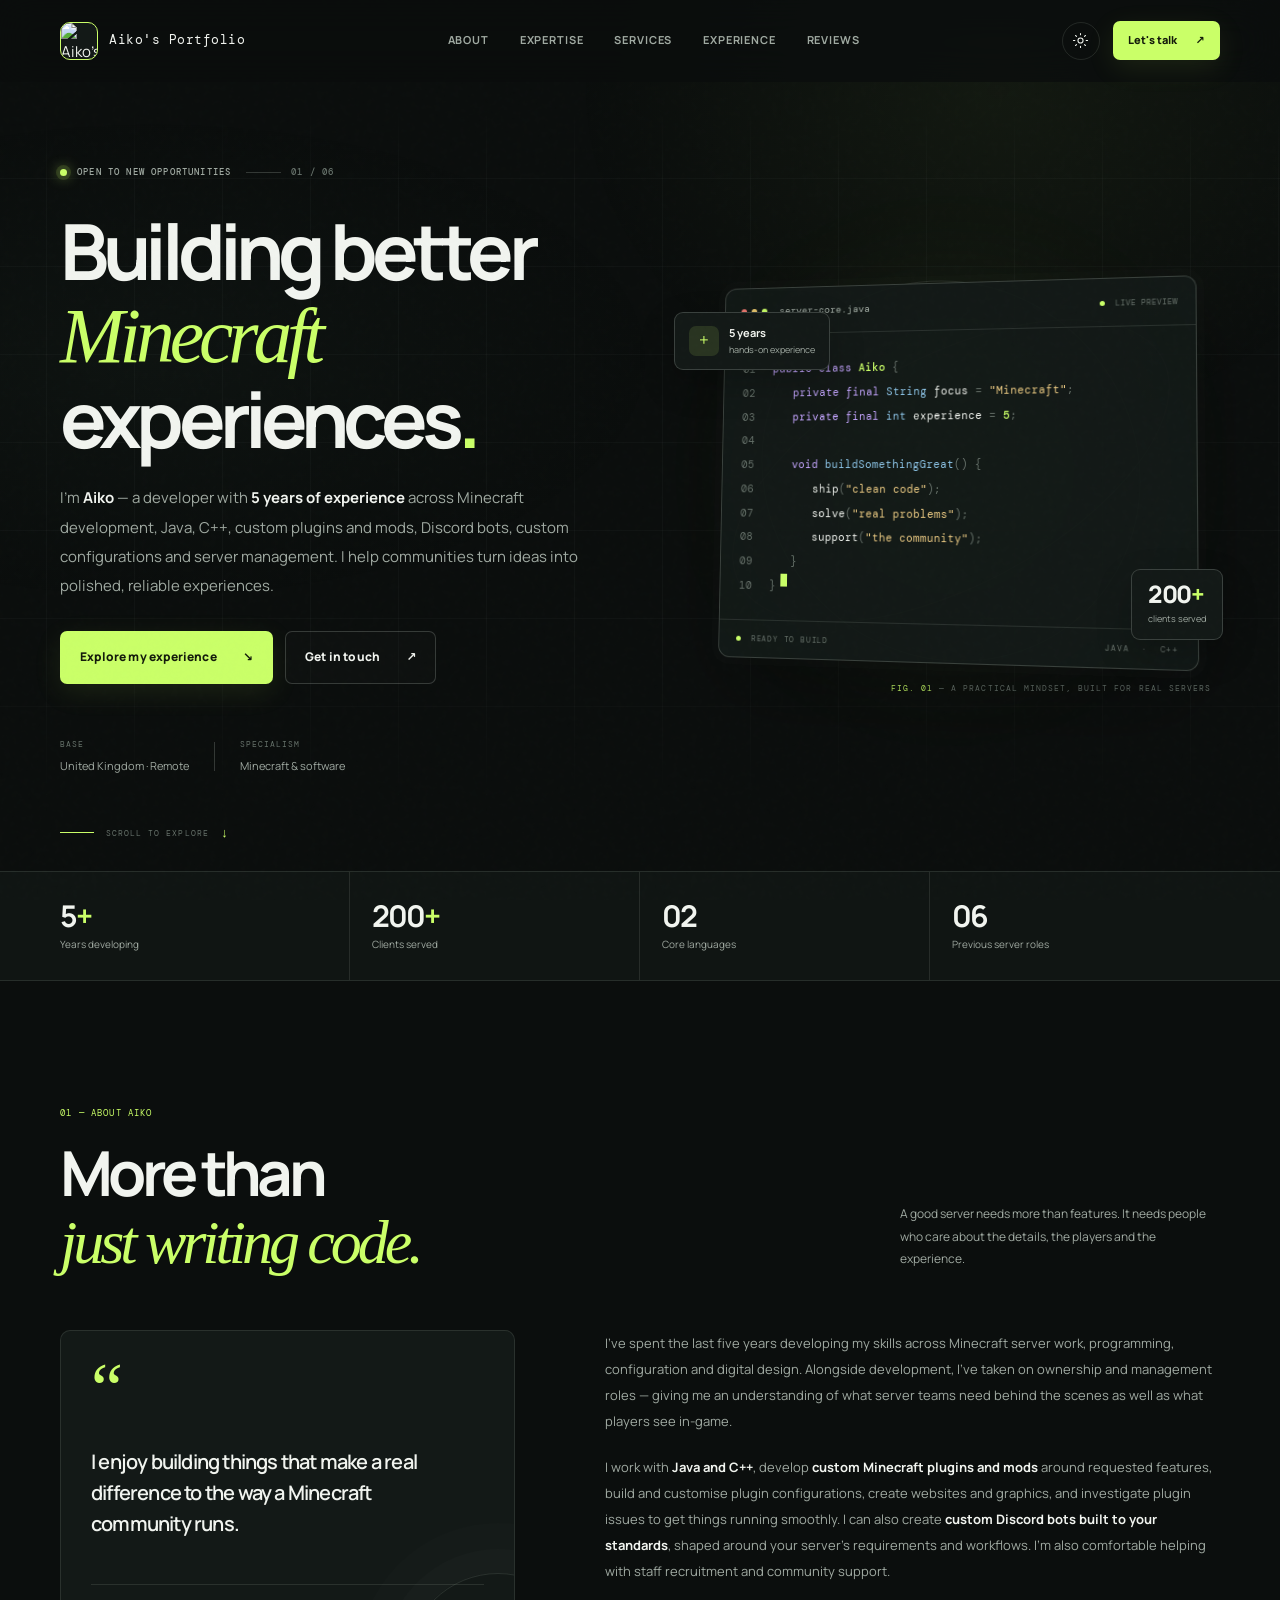
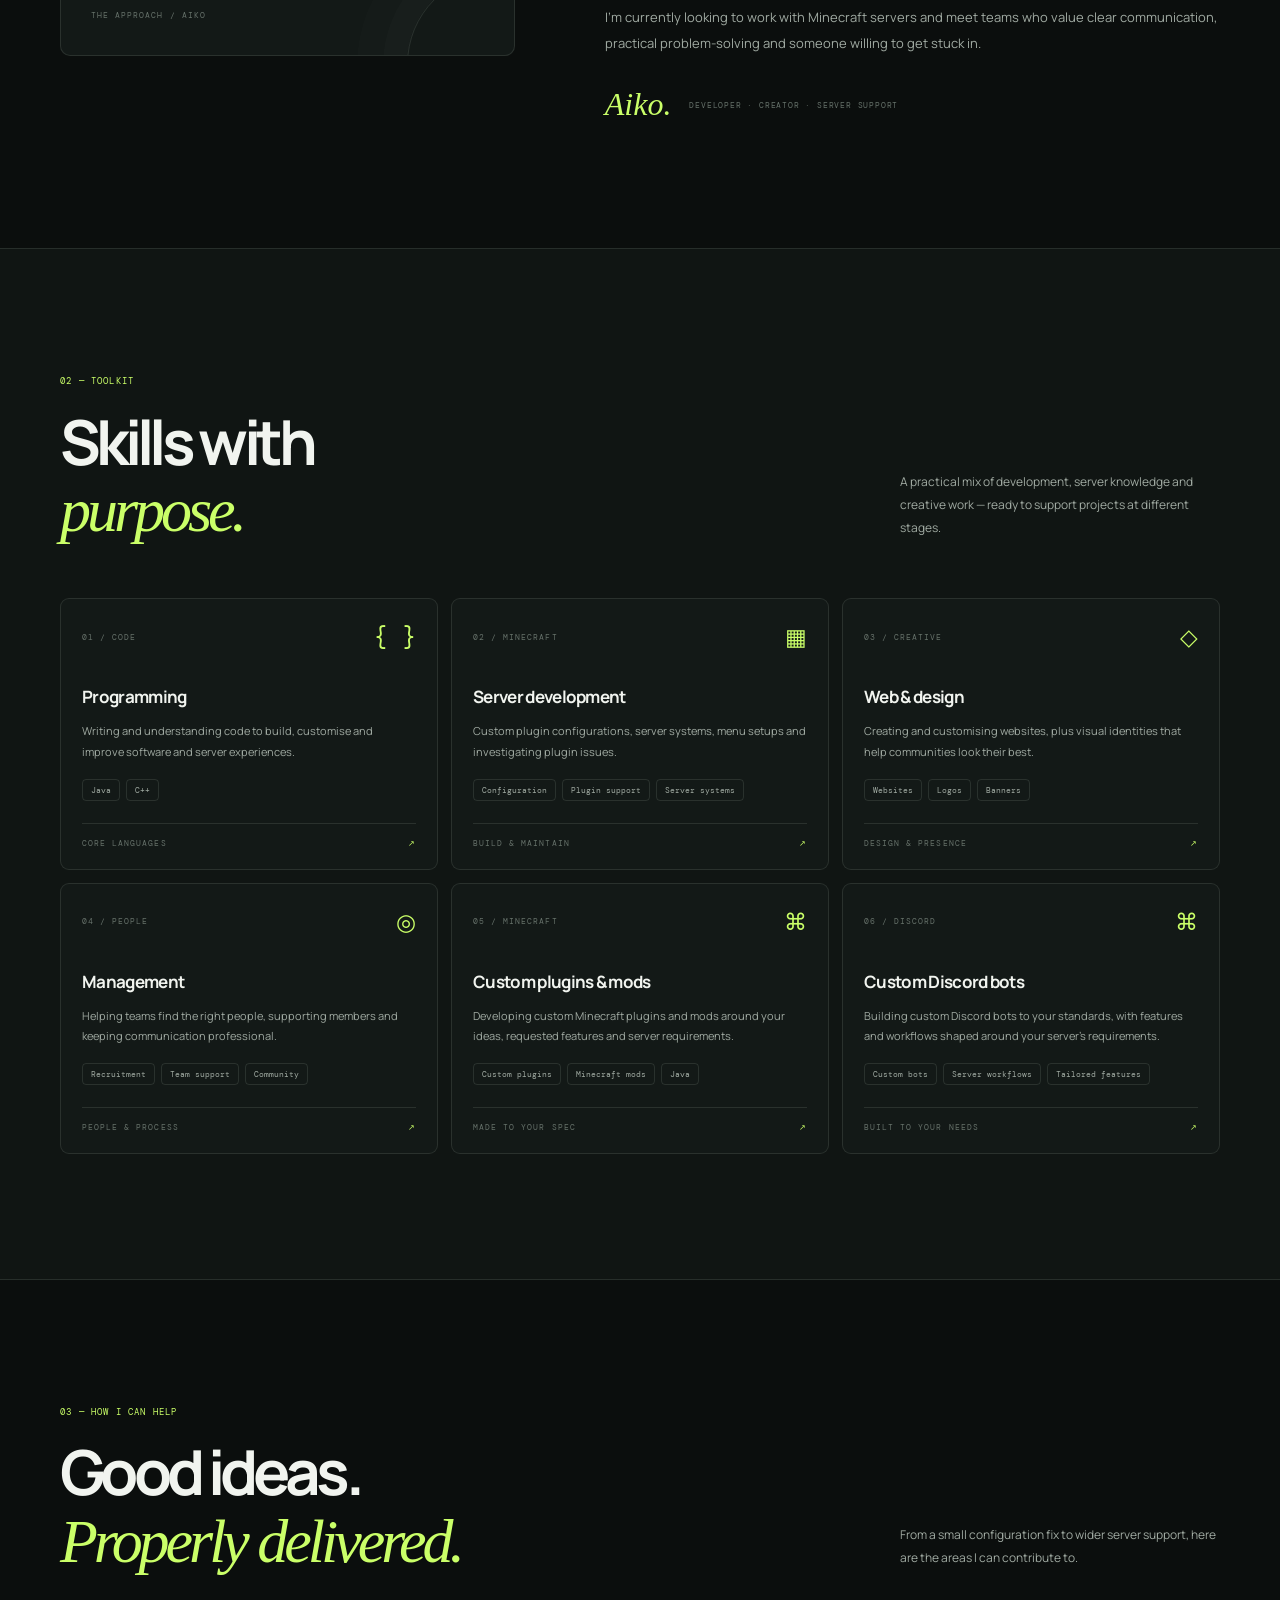
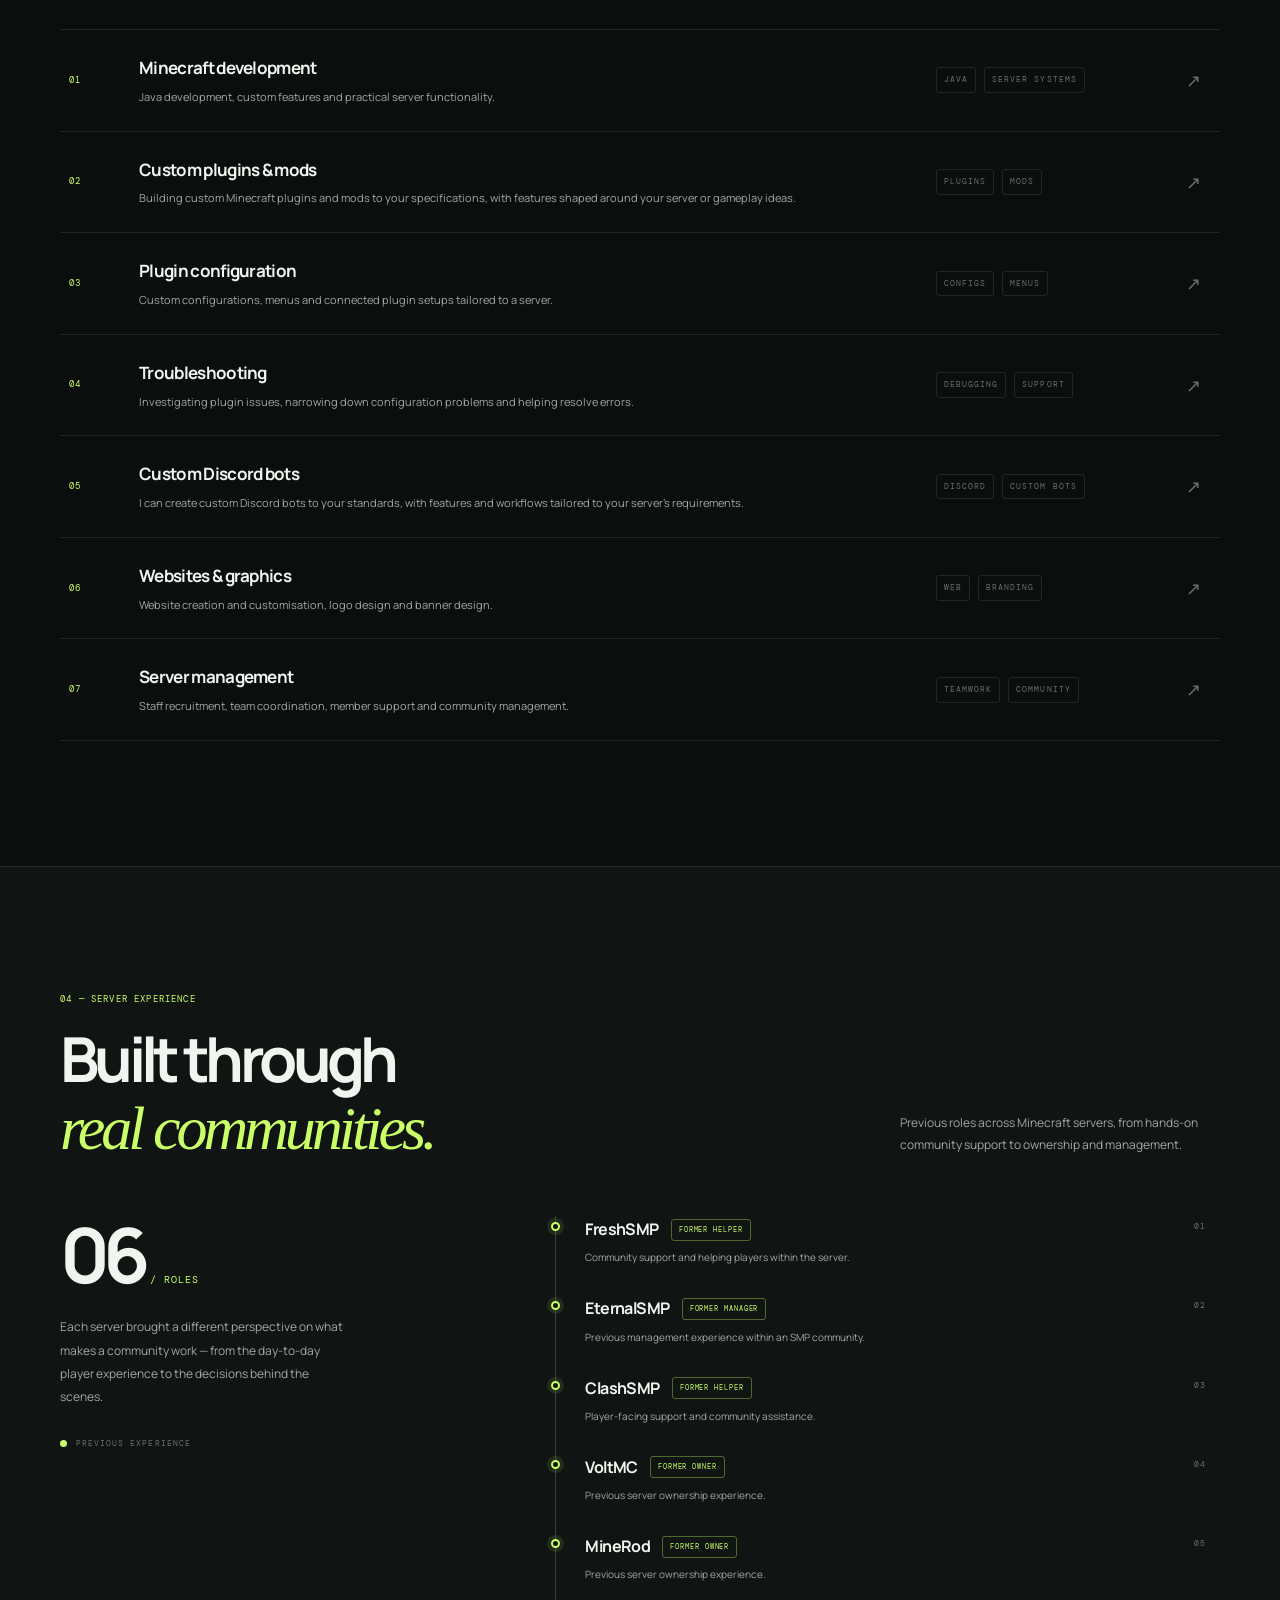
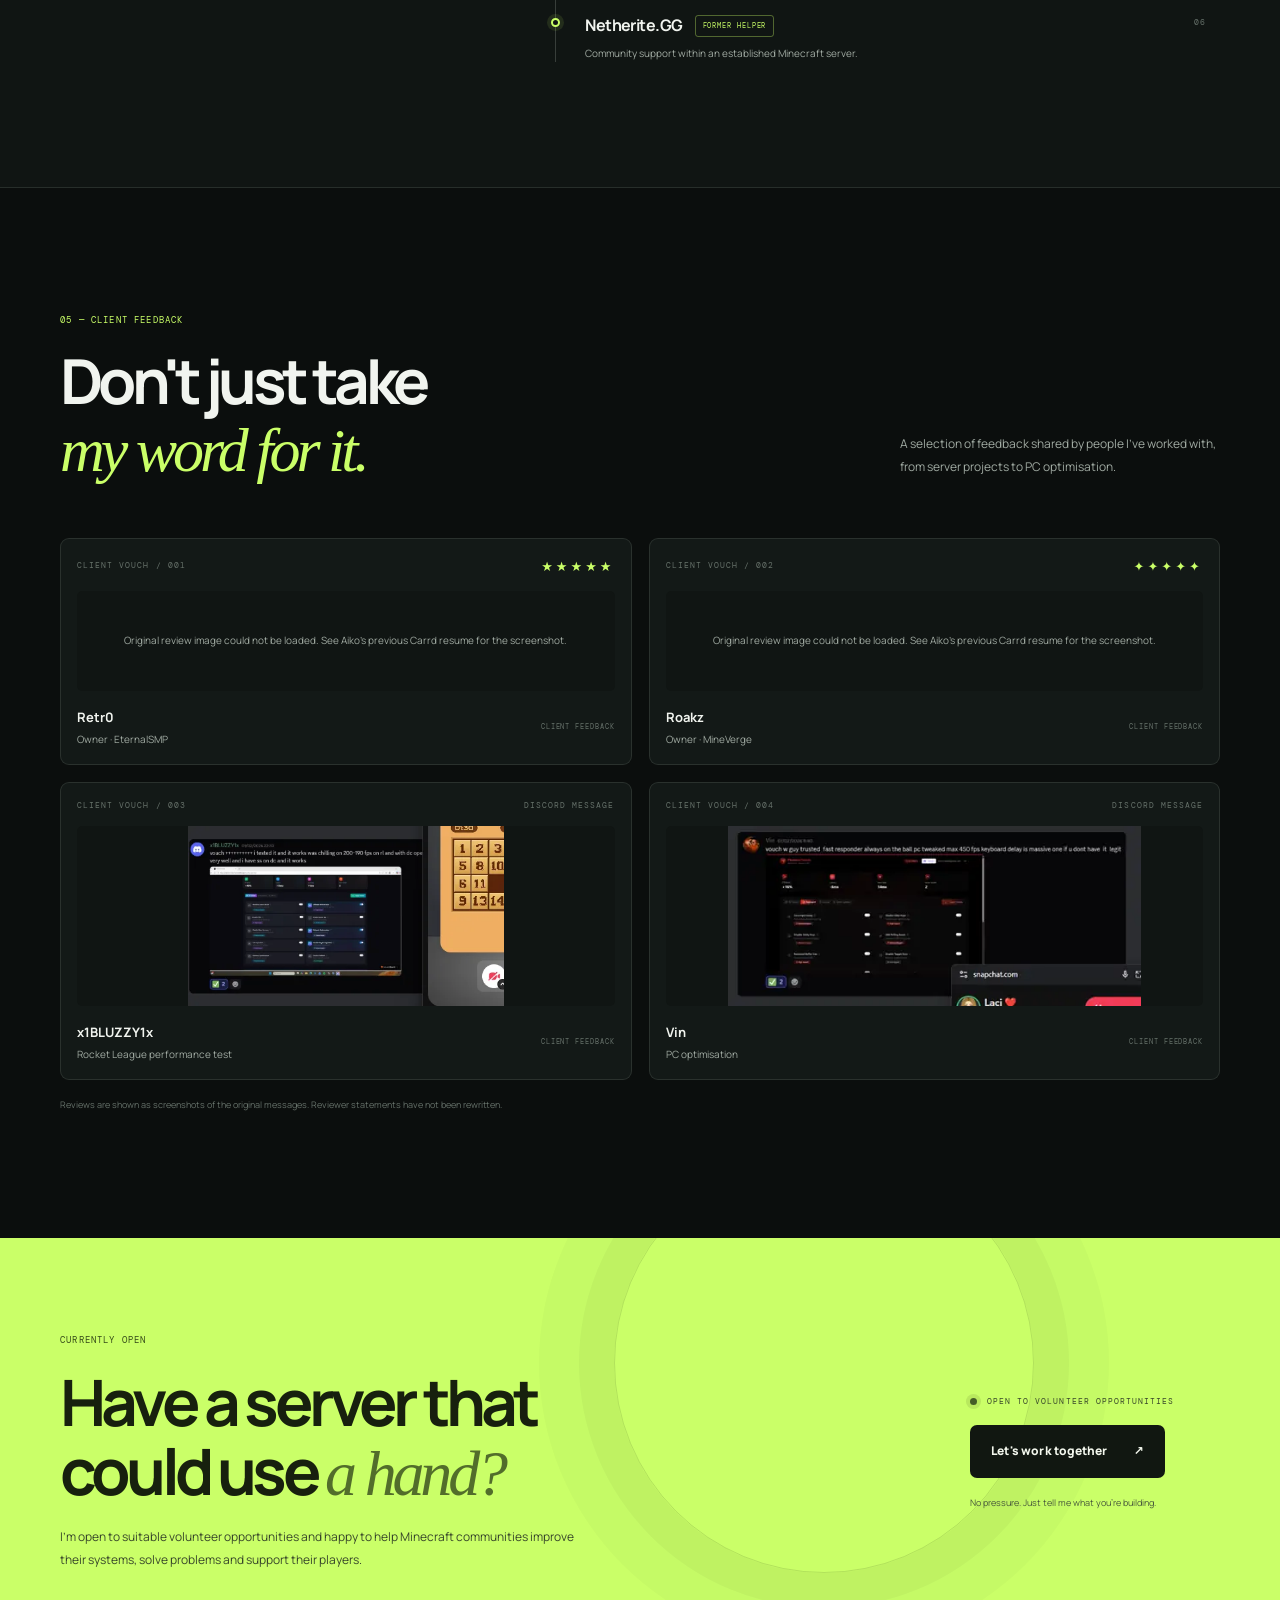
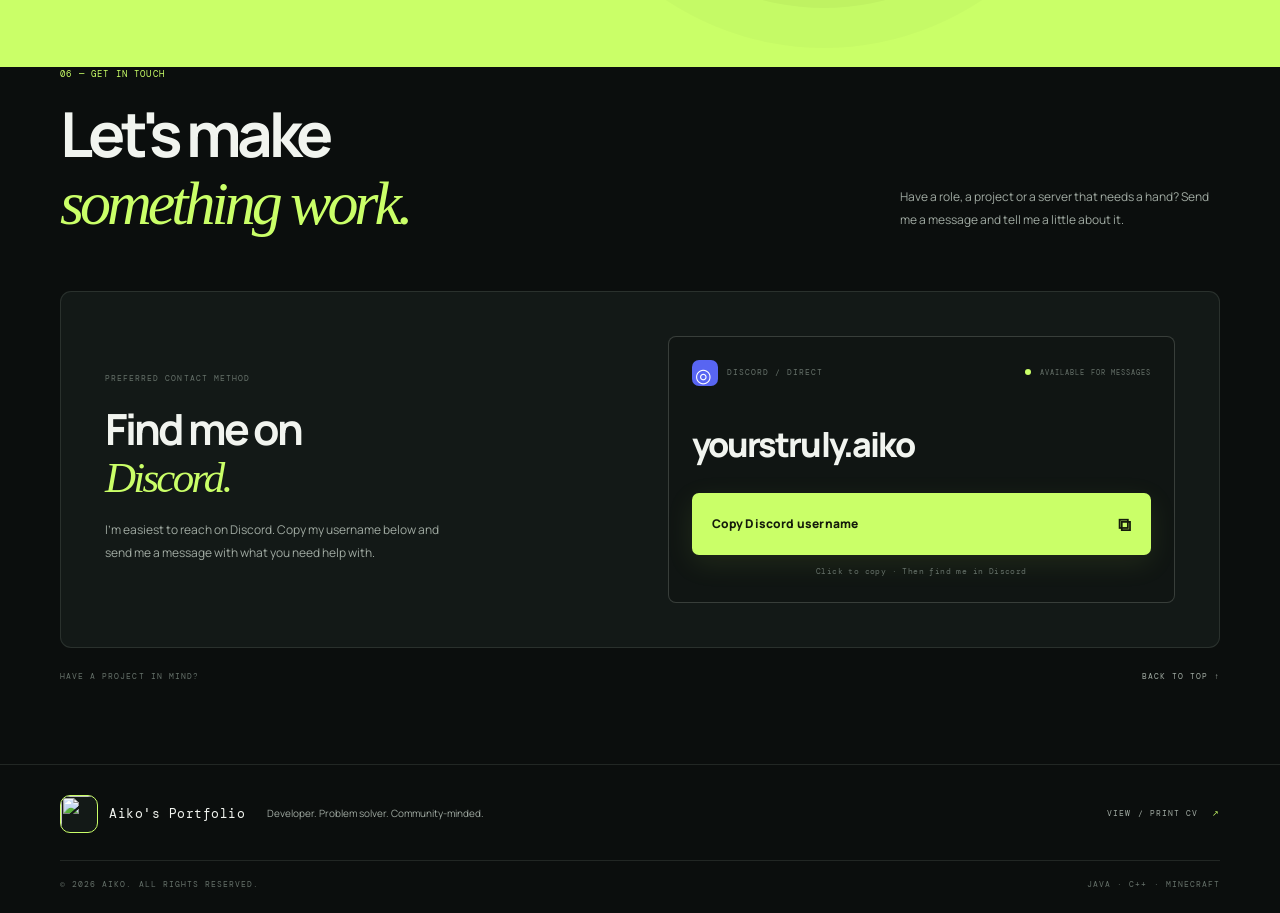
==== commit 8941b19f: "Polish review section description" ====
--- a/index.html
+++ b/index.html
@@ -152,7 +152,7 @@
 
     <section class="proof-section" id="reviews">
       <div class="section-shell content-section">
-        <div class="section-heading reveal"><div class="section-kicker">05 — CLIENT FEEDBACK</div><div class="section-heading-row"><h2>Don't just take<br><em>my word for it.</em></h2><p class="section-aside">Feedback shared by people who have tried my PC optimisation and performance tweaks.</p></div></div>
+        <div class="section-heading reveal"><div class="section-kicker">05 — CLIENT FEEDBACK</div><div class="section-heading-row"><h2>Don't just take<br><em>my word for it.</em></h2><p class="section-aside">A selection of feedback shared by people I've worked with, from server projects to PC optimisation.</p></div></div>
         <div class="review-grid">
           <article class="review-card reveal"><div class="review-card-head"><span class="review-label">CLIENT VOUCH / 001</span><span class="review-stars" aria-label="5 out of 5">★★★★★</span></div><a class="review-image-wrap" href="https://aiko-resume.carrd.co/assets/images/image02.jpg?v=b231cc5d" target="_blank" rel="noopener noreferrer" aria-label="Open original EternalSMP client review"><img src="https://aiko-resume.carrd.co/assets/images/image02.jpg?v=b231cc5d" alt="Original Discord testimonial from Retr0, owner of EternalSMP, with a 5 out of 5 rating" loading="lazy"><span class="image-zoom">ORIGINAL REVIEW ↗</span></a><div class="review-caption"><div><h3>Retr0</h3><p>Owner · EternalSMP</p></div><span class="review-verified">CLIENT FEEDBACK</span></div></article>
           <article class="review-card reveal delay-1"><div class="review-card-head"><span class="review-label">CLIENT VOUCH / 002</span><span class="review-stars">✦✦✦✦✦</span></div><a class="review-image-wrap" href="https://aiko-resume.carrd.co/assets/images/image03.jpg?v=b231cc5d" target="_blank" rel="noopener noreferrer" aria-label="Open original MineVerge client review"><img src="https://aiko-resume.carrd.co/assets/images/image03.jpg?v=b231cc5d" alt="Original Discord testimonial from Roakz, owner of MineVerge" loading="lazy"><span class="image-zoom">ORIGINAL REVIEW ↗</span></a><div class="review-caption"><div><h3>Roakz</h3><p>Owner · MineVerge</p></div><span class="review-verified">CLIENT FEEDBACK</span></div></article>
@@ -173,7 +173,7 @@
             <div class="review-caption"><div><h3>Vin</h3><p>PC optimisation</p></div><span class="review-verified">CLIENT FEEDBACK</span></div>
           </article>
         </div>
-        <p class="review-footnote">Reviews are displayed as supplied on my previous resume. Reviewer statements and ratings have not been altered.</p>
+        <p class="review-footnote">Reviews are shown as screenshots of the original messages. Reviewer statements have not been rewritten.</p>
       </div>
     </section>
 
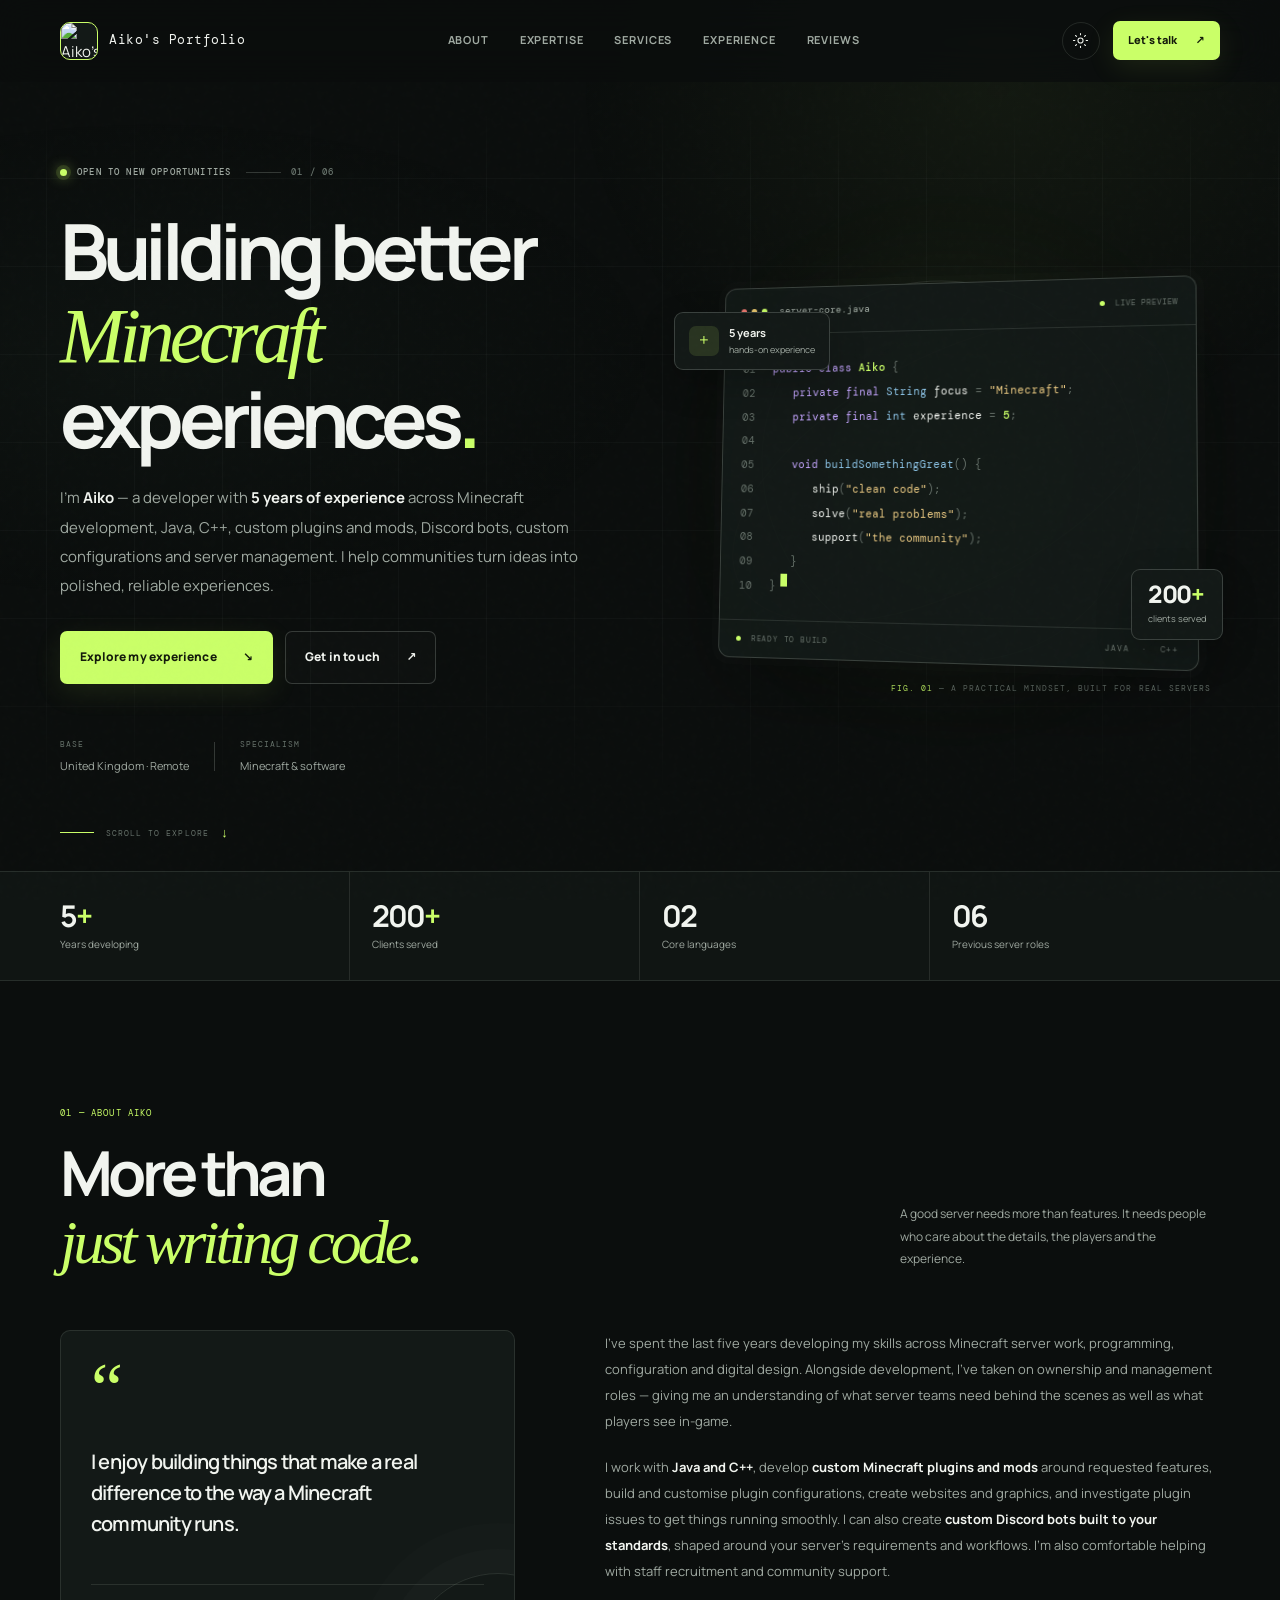
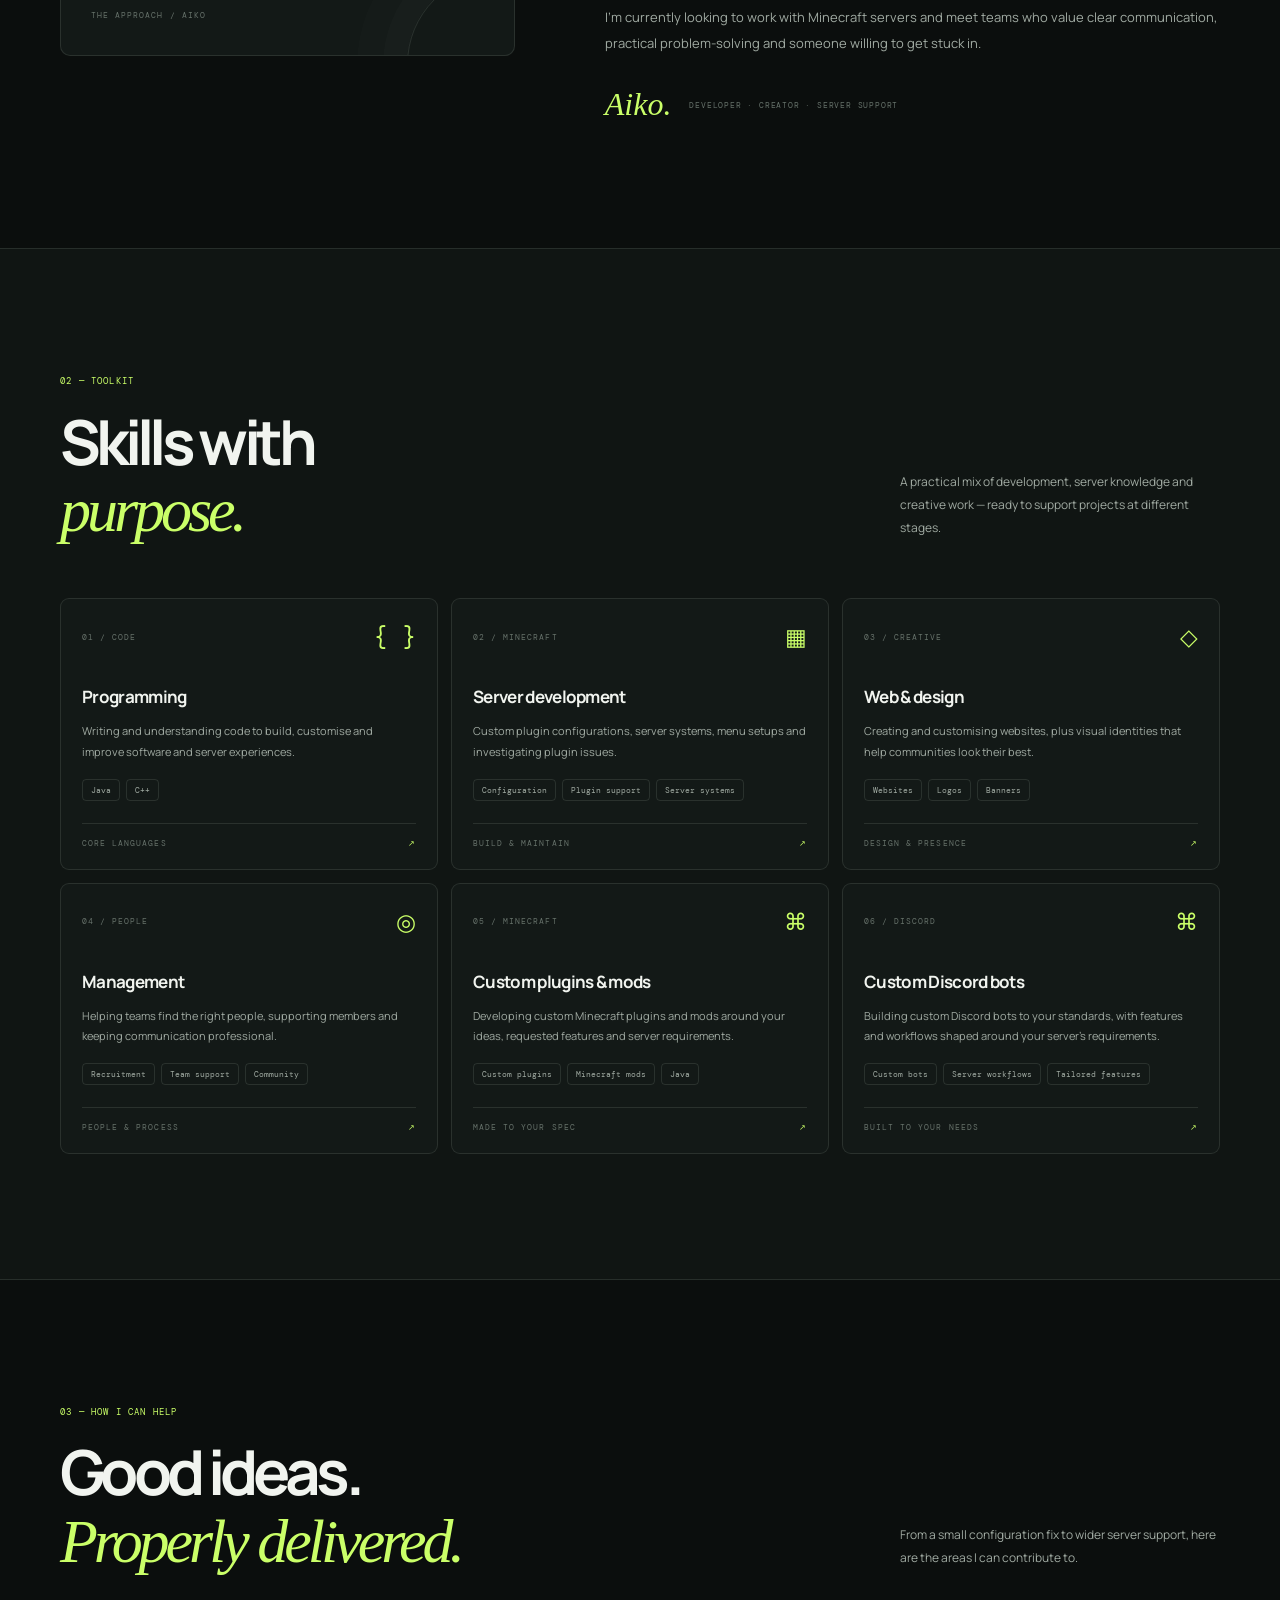
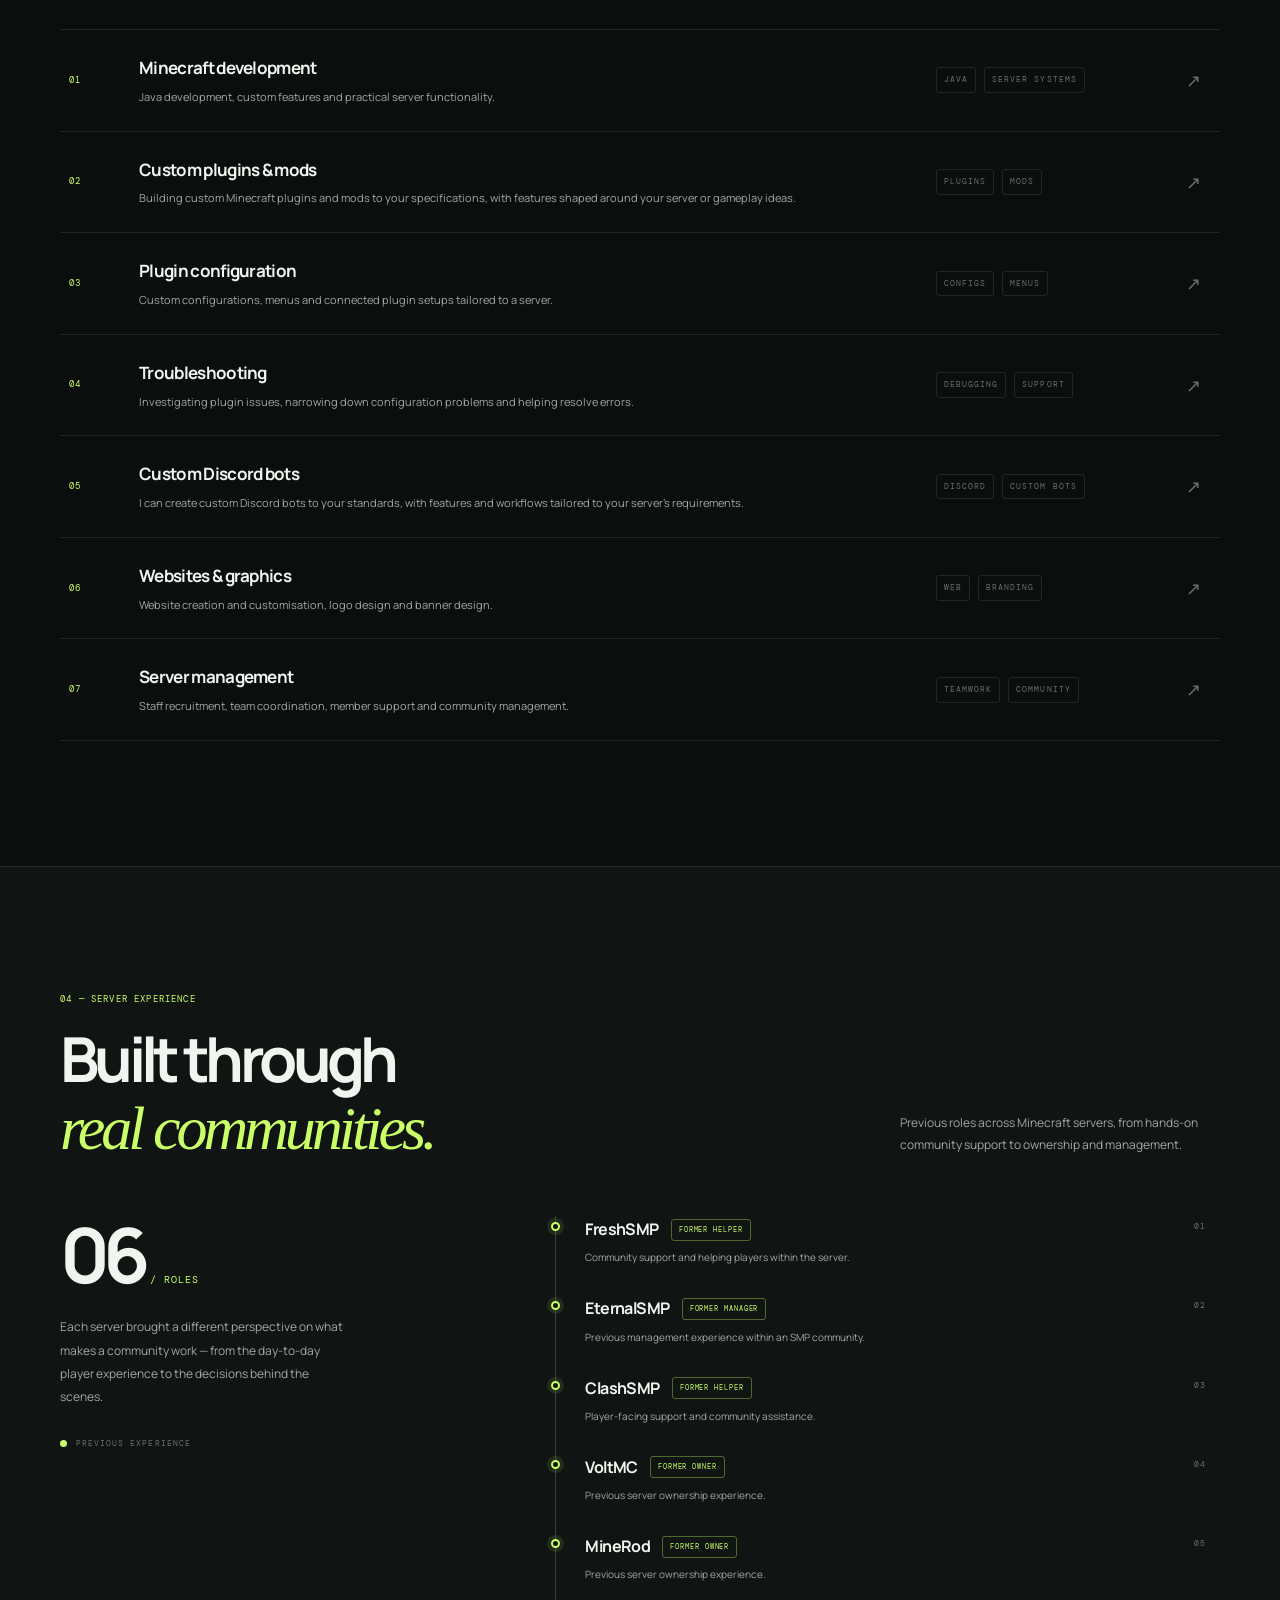
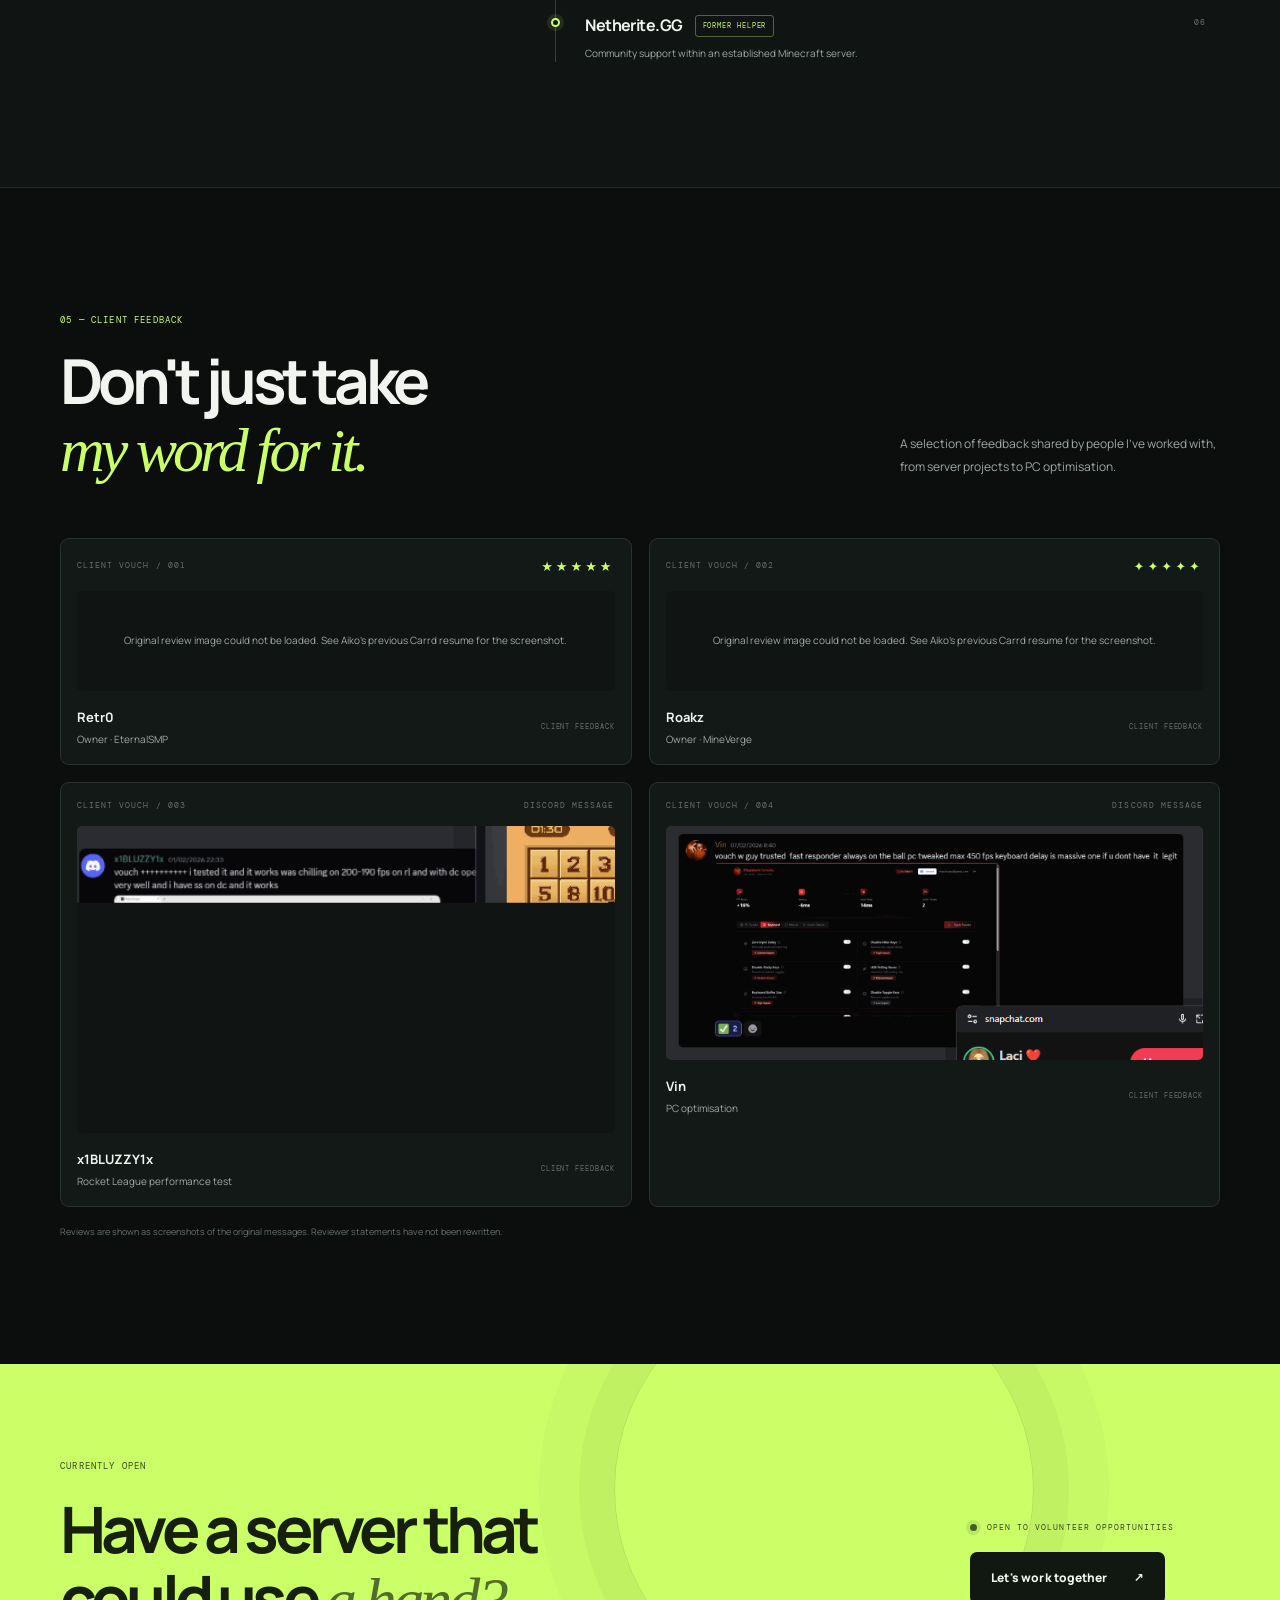
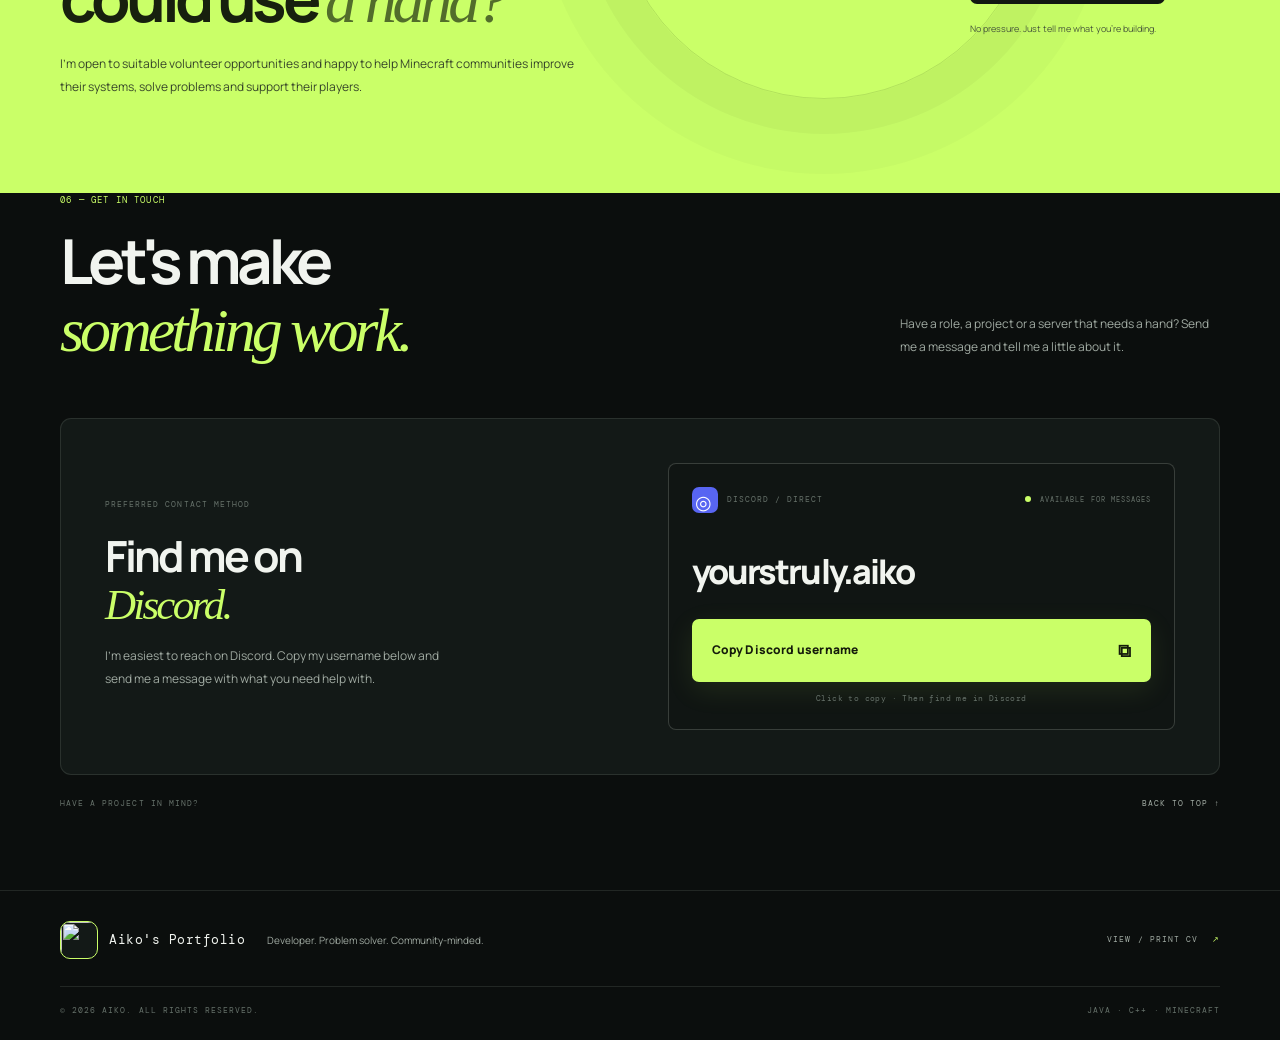
==== commit 8fc11890: "Restore full-resolution review screenshots" ====
--- a/index.html
+++ b/index.html
@@ -158,16 +158,16 @@
           <article class="review-card reveal delay-1"><div class="review-card-head"><span class="review-label">CLIENT VOUCH / 002</span><span class="review-stars">✦✦✦✦✦</span></div><a class="review-image-wrap" href="https://aiko-resume.carrd.co/assets/images/image03.jpg?v=b231cc5d" target="_blank" rel="noopener noreferrer" aria-label="Open original MineVerge client review"><img src="https://aiko-resume.carrd.co/assets/images/image03.jpg?v=b231cc5d" alt="Original Discord testimonial from Roakz, owner of MineVerge" loading="lazy"><span class="image-zoom">ORIGINAL REVIEW ↗</span></a><div class="review-caption"><div><h3>Roakz</h3><p>Owner · MineVerge</p></div><span class="review-verified">CLIENT FEEDBACK</span></div></article>
           <article class="review-card reveal">
             <div class="review-card-head"><span class="review-label">CLIENT VOUCH / 003</span><span class="review-label">DISCORD MESSAGE</span></div>
-            <a class="review-image-wrap" href="assets/reviews/review-03.webp" target="_blank" rel="noopener noreferrer" aria-label="Open Discord feedback from x1BLUZZY1x">
-              <img src="assets/reviews/review-03.webp" alt="Discord feedback from x1BLUZZY1x saying the PC tweaks worked well, with Rocket League running around 190 to 200 FPS while Discord was open" loading="lazy">
+            <a class="review-image-wrap" href="assets/reviews/review-03.png" target="_blank" rel="noopener noreferrer" aria-label="Open Discord feedback from x1BLUZZY1x">
+              <img src="assets/reviews/review-03.png" alt="Discord feedback from x1BLUZZY1x saying the PC tweaks worked well, with Rocket League running around 190 to 200 FPS while Discord was open" loading="lazy">
               <span class="image-zoom">OPEN REVIEW ↗</span>
             </a>
             <div class="review-caption"><div><h3>x1BLUZZY1x</h3><p>Rocket League performance test</p></div><span class="review-verified">CLIENT FEEDBACK</span></div>
           </article>
           <article class="review-card reveal delay-1">
             <div class="review-card-head"><span class="review-label">CLIENT VOUCH / 004</span><span class="review-label">DISCORD MESSAGE</span></div>
-            <a class="review-image-wrap" href="assets/reviews/review-04.webp" target="_blank" rel="noopener noreferrer" aria-label="Open Discord feedback from Vin">
-              <img src="assets/reviews/review-04.webp" alt="Discord feedback from Vin praising the PC tweaks, fast responses and improved performance" loading="lazy">
+            <a class="review-image-wrap" href="assets/reviews/review-04.png" target="_blank" rel="noopener noreferrer" aria-label="Open Discord feedback from Vin">
+              <img src="assets/reviews/review-04.png" alt="Discord feedback from Vin praising the PC tweaks, fast responses and improved performance" loading="lazy">
               <span class="image-zoom">OPEN REVIEW ↗</span>
             </a>
             <div class="review-caption"><div><h3>Vin</h3><p>PC optimisation</p></div><span class="review-verified">CLIENT FEEDBACK</span></div>
--- a/styles.css
+++ b/styles.css
@@ -2,7 +2,7 @@
 html[data-theme="light"]{--bg:#f3f5ef;--bg-soft:#e9ede5;--panel:#fff;--panel-2:#eef2eb;--line:rgba(23,37,27,.12);--line-strong:rgba(23,37,27,.2);--text:#172019;--muted:#5c6a60;--subtle:#849087;--accent:#7cae24;--accent-2:#638d19;--accent-ink:#fff;--purple:#7655b1;--blue:#387d9e;--gold:#9b7128;--shadow:0 25px 80px rgba(35,54,39,.1);--header:rgba(243,245,239,.82)}
 *{box-sizing:border-box}html{scroll-behavior:smooth;scroll-padding-top:100px}body{margin:0;background:var(--bg);color:var(--text);font-family:var(--font);font-size:15px;line-height:1.7;overflow-x:hidden;transition:background .3s,color .3s}body::before{content:"";position:fixed;inset:0;pointer-events:none;z-index:-2;background:radial-gradient(ellipse at 78% 10%,rgba(120,160,65,.075),transparent 30%),radial-gradient(ellipse at 12% 40%,rgba(72,113,89,.055),transparent 32%)}a{color:inherit;text-decoration:none}button{font:inherit}.noise{position:fixed;inset:0;pointer-events:none;z-index:30;opacity:.025;background-image:url("data:image/svg+xml,%3Csvg viewBox='0 0 180 180' xmlns='http://www.w3.org/2000/svg'%3E%3Cfilter id='n'%3E%3CfeTurbulence type='fractalNoise' baseFrequency='.8' numOctaves='4' stitchTiles='stitch'/%3E%3C/filter%3E%3Crect width='100%25' height='100%25' filter='url(%23n)' opacity='.5'/%3E%3C/svg%3E")}.scroll-progress{position:fixed;top:0;left:0;width:0;height:2px;background:var(--accent);z-index:100;box-shadow:0 0 14px var(--accent)}.section-shell{width:min(1160px,calc(100% - 64px));margin-inline:auto}.site-header{height:82px;padding:0 max(32px,calc((100vw - 1160px)/2));display:flex;align-items:center;justify-content:space-between;gap:28px;position:fixed;inset:0 0 auto;z-index:50;background:var(--header);border-bottom:1px solid transparent;backdrop-filter:blur(18px);transition:height .25s,border-color .25s,background .25s}.site-header.scrolled{height:70px;border-color:var(--line)}.brand{display:inline-flex;align-items:center;gap:11px;flex-shrink:0}.brand-avatar{display:block;width:38px;height:38px;object-fit:cover;border:1px solid var(--accent);border-radius:10px;background:var(--panel)}.brand-name{font-family:var(--mono);font-size:13px;letter-spacing:.04em;color:var(--text);white-space:nowrap}.desktop-nav{display:flex;align-items:center;gap:clamp(18px,2.4vw,32px);margin-left:auto;margin-right:auto}.desktop-nav a,.mobile-nav a{font-size:11px;color:var(--muted);font-weight:700;letter-spacing:.08em;text-transform:uppercase;position:relative;transition:color .2s}.desktop-nav a::after{content:"";position:absolute;left:0;right:100%;bottom:-9px;height:1px;background:var(--accent);transition:right .25s}.desktop-nav a:hover,.desktop-nav a.active{color:var(--text)}.desktop-nav a:hover::after,.desktop-nav a.active::after{right:0}.header-actions{display:flex;align-items:center;gap:13px}.icon-button,.mobile-menu-toggle{width:38px;height:38px;display:grid;place-items:center;border:1px solid var(--line);border-radius:50%;background:transparent;color:var(--text);cursor:pointer;transition:all .2s}.icon-button:hover,.mobile-menu-toggle:hover{border-color:var(--accent);color:var(--accent)}.icon-button svg{width:17px;height:17px;fill:none;stroke:currentColor;stroke-width:1.5;stroke-linecap:round;stroke-linejoin:round}.moon-icon{display:none}html[data-theme="light"] .sun-icon{display:none}html[data-theme="light"] .moon-icon{display:block}.button{border:1px solid transparent;display:inline-flex;align-items:center;justify-content:center;gap:26px;padding:15px 19px;min-height:52px;font-size:12px;font-weight:800;letter-spacing:.015em;border-radius:7px;cursor:pointer;transition:transform .22s,background .22s,color .22s,border-color .22s,box-shadow .22s}.button:hover{transform:translateY(-3px)}.button-primary{background:var(--accent);color:var(--accent-ink);box-shadow:0 8px 28px rgba(175,229,83,.1)}.button-primary:hover{background:#dcff9c;box-shadow:0 12px 34px rgba(175,229,83,.2)}.button-small{min-height:39px;padding:9px 14px;gap:18px;font-size:11px}.button-quiet{border-color:var(--line-strong);color:var(--text);background:rgba(255,255,255,.015)}.button-quiet:hover{border-color:var(--accent);color:var(--accent)}.mobile-menu-toggle{display:none;gap:5px;align-content:center}.mobile-menu-toggle span{width:14px;height:1px;background:currentColor;display:block}.mobile-nav{position:absolute;top:calc(100% + 1px);left:0;right:0;padding:16px 32px 24px;background:var(--bg-soft);border-bottom:1px solid var(--line);display:grid;gap:0}.mobile-nav[hidden]{display:none}.mobile-nav .mobile-discord-link{color:var(--accent);font-weight:800}.mobile-nav a{padding:13px 0;border-bottom:1px solid var(--line)}
 .hero{min-height:790px;padding-top:165px;padding-bottom:95px;display:grid;grid-template-columns:1.05fr .95fr;align-items:center;gap:28px;position:relative}.hero-grid-line{position:absolute;inset:90px -8vw 40px;pointer-events:none;z-index:-1;opacity:.28;background-image:linear-gradient(var(--line) 1px,transparent 1px),linear-gradient(90deg,var(--line) 1px,transparent 1px);background-size:88px 88px;mask-image:linear-gradient(to bottom,transparent,black 12%,black 78%,transparent)}.eyebrow,.section-kicker,.meta-label,.mono-note,.art-caption,.skill-index,.skill-card-foot,.service-no,.service-tags,.role-pill,.timeline-count,.review-label,.review-verified,.availability-status,.contact-overline,.discord-top,.copy-hint,.contact-bottom,.footer-print,.footer-bottom,.exp-key{font-family:var(--mono);font-size:9px;letter-spacing:.13em}.eyebrow{display:flex;align-items:center;gap:10px;color:var(--muted);font-weight:500}.status-dot{width:7px;height:7px;display:inline-block;border-radius:100%;background:var(--accent);box-shadow:0 0 0 4px color-mix(in srgb,var(--accent) 13%,transparent),0 0 14px var(--accent);flex:none;animation:pulse 2s infinite}.eyebrow-line{width:35px;height:1px;background:var(--line-strong);margin-left:5px}.eyebrow-index{color:var(--subtle)}.hero-title{font-size:clamp(48px,6.05vw,78px);line-height:1.055;letter-spacing:-.075em;margin:30px 0 24px;font-weight:700;max-width:680px}.hero-title em,.section-heading h2 em,.availability-inner h2 em,.contact-copy h3 em{font-family:Georgia,serif;font-weight:400;color:var(--accent);letter-spacing:-.065em}.title-period{color:var(--accent)}.hero-intro{max-width:560px;color:var(--muted);font-size:15px;line-height:1.95}.hero-intro strong{color:var(--text);font-weight:700}.hero-actions{display:flex;align-items:center;gap:12px;margin-top:31px}.hero-meta{display:flex;align-items:center;gap:25px;margin-top:54px}.meta-item{display:grid;gap:6px;font-size:11px;color:var(--muted)}.meta-label{color:var(--subtle);font-size:8px}.meta-divider{height:29px;width:1px;background:var(--line-strong)}.hero-art{height:470px;position:relative;display:flex;align-items:center;justify-content:center;perspective:900px}.art-glow{position:absolute;width:340px;height:340px;border-radius:50%;background:var(--accent);opacity:.075;filter:blur(75px);animation:glow 7s ease-in-out infinite alternate}.art-orbit{position:absolute;border:1px solid var(--line);border-radius:50%;transform:rotate(-28deg)}.orbit-one{width:480px;height:230px}.orbit-two{width:390px;height:370px;transform:rotate(48deg)}.code-window{width:min(100%,480px);position:relative;z-index:2;background:color-mix(in srgb,var(--panel) 92%,transparent);border:1px solid var(--line-strong);border-radius:12px;box-shadow:var(--shadow),0 0 0 7px rgba(255,255,255,.012);transform:rotateY(-8deg) rotateX(3deg);overflow:hidden;animation:float 8s ease-in-out infinite}.window-top{height:48px;border-bottom:1px solid var(--line);display:flex;align-items:center;padding:0 17px;gap:13px;color:var(--muted);font:10px var(--mono)}.window-dots{display:flex;gap:5px}.window-dots i{width:6px;height:6px;border-radius:50%;background:#ee796f}.window-dots i:nth-child(2){background:#e5c36c}.window-dots i:nth-child(3){background:var(--accent)}.window-top>span:nth-child(2){margin-right:auto}.window-live{font-size:8px!important;color:var(--subtle)}.window-live b,.footer-pulse{display:inline-block;width:5px;height:5px;border-radius:50%;background:var(--accent);margin-right:5px}.code-content{padding:24px 20px 22px;font:11px/2.25 var(--mono);min-height:255px}.code-line{display:flex;white-space:pre}.line-no{color:var(--subtle);width:32px;flex:none;user-select:none}.indent{padding-left:22px}.indent2{padding-left:44px}.code-purple{color:var(--purple);font-weight:400}.code-lime{color:var(--accent);font-weight:500}.code-blue{color:var(--blue);font-weight:400}.code-gold{color:var(--gold);font-weight:400}.code-muted{color:var(--subtle)}.cursor-block{width:7px;height:13px;background:var(--accent);display:inline-block;vertical-align:middle;margin:0 0 -2px 5px;animation:blink 1.1s steps(2,start) infinite}.window-footer{height:38px;border-top:1px solid var(--line);display:flex;align-items:center;justify-content:space-between;padding:0 18px;color:var(--subtle);font:8px var(--mono);letter-spacing:.1em}.float-chip{position:absolute;z-index:3;display:flex;align-items:center;gap:10px;padding:11px 14px;background:var(--panel);border:1px solid var(--line-strong);border-radius:9px;box-shadow:0 14px 36px rgba(0,0,0,.2)}.float-chip b{display:block;font-size:11px}.float-chip small{display:block;color:var(--muted);font-size:9px}.chip-exp{left:-8px;top:76px;animation:float 6s ease-in-out infinite}.chip-icon{display:grid;place-items:center;width:30px;height:30px;color:var(--accent);background:color-mix(in srgb,var(--accent) 12%,transparent);border-radius:7px;font-size:17px}.chip-clients{right:-3px;bottom:66px;display:grid;gap:0;padding:12px 16px}.chip-number{font-size:24px;line-height:1;font-weight:800;letter-spacing:-.06em}.chip-number span{color:var(--accent)}.chip-clients small{margin-top:5px}.art-caption{position:absolute;bottom:10px;right:9px;color:var(--subtle);font-size:8px}.art-caption span{color:var(--accent)}.scroll-cue{position:absolute;bottom:30px;left:0;display:flex;align-items:center;gap:12px;font:8px var(--mono);letter-spacing:.13em;color:var(--subtle)}.scroll-cue-line{width:34px;height:1px;background:var(--accent)}.scroll-cue>span:last-child{color:var(--accent);font-size:13px}
-.stats-band{border-block:1px solid var(--line);background:var(--bg-soft)}.stats-inner{width:min(1160px,calc(100% - 64px));margin:auto;display:grid;grid-template-columns:repeat(4,1fr)}.stat{padding:27px 22px;display:grid;gap:4px;border-right:1px solid var(--line)}.stat:first-child{padding-left:0}.stat:last-child{border:0}.stat strong{font-size:30px;letter-spacing:-.07em;line-height:1.1}.stat strong span{color:var(--accent)}.stat>span{font-size:10px;color:var(--muted)}.content-section{padding-top:125px;padding-bottom:125px}.section-heading{margin-bottom:54px}.section-kicker{color:var(--accent);margin-bottom:19px}.section-heading-row{display:flex;align-items:flex-end;justify-content:space-between;gap:40px}.section-heading h2{font-size:clamp(40px,5vw,62px);line-height:1.08;letter-spacing:-.075em;margin:0;font-weight:700}.section-aside{max-width:320px;color:var(--muted);font-size:12px;line-height:1.9;margin:0 0 5px}.about-layout{display:grid;grid-template-columns:.85fr 1.15fr;gap:90px;align-items:start}.about-note{padding:30px;background:var(--panel);border:1px solid var(--line);border-radius:10px;position:relative;overflow:hidden}.about-note::after{content:"";position:absolute;width:180px;height:180px;border:1px solid var(--line);border-radius:50%;right:-75px;bottom:-100px;box-shadow:0 0 0 24px rgba(255,255,255,.012),0 0 0 50px rgba(255,255,255,.008)}.note-mark{font:72px/ .8 Georgia;color:var(--accent)}.about-lead{max-width:340px;font-size:20px;line-height:1.55;letter-spacing:-.04em;font-weight:600;margin:27px 0 45px}.note-rule{height:1px;background:var(--line);margin-bottom:15px}.mono-note{color:var(--subtle);font-size:8px}.about-copy p{color:var(--muted);font-size:13px;line-height:2;margin:0 0 20px}.about-copy strong{color:var(--text)}.about-signoff{display:flex;align-items:center;gap:18px;margin-top:30px}.signature{font:italic 32px Georgia;color:var(--accent)}.signoff-line{font:8px var(--mono);color:var(--subtle);letter-spacing:.1em}.expertise-section{background:var(--bg-soft);border-block:1px solid var(--line)}.skill-grid{display:grid;grid-template-columns:repeat(3,1fr);gap:13px}.skill-card{padding:23px 21px 18px;min-height:270px;background:var(--panel);border:1px solid var(--line);border-radius:9px;display:flex;flex-direction:column;transition:transform .3s,border-color .3s,background .3s;position:relative;overflow:hidden}.skill-card::before{content:"";position:absolute;inset:0;background:radial-gradient(circle at 90% 0%,color-mix(in srgb,var(--accent) 10%,transparent),transparent 45%);opacity:0;transition:opacity .3s}.skill-card:hover{transform:translateY(-6px);border-color:color-mix(in srgb,var(--accent) 55%,var(--line))}.skill-card:hover::before{opacity:1}.skill-card>*{position:relative}.skill-card-top{display:flex;align-items:center;justify-content:space-between;color:var(--subtle)}.skill-index{font-size:8px}.skill-symbol{color:var(--accent);font:23px var(--mono)}.skill-card h3{font-size:17px;letter-spacing:-.04em;margin:31px 0 9px}.skill-card p{color:var(--muted);font-size:11px;line-height:1.85;margin:0 0 17px}.skill-tags{display:flex;flex-wrap:wrap;gap:6px;margin-top:auto}.skill-tags span{border:1px solid var(--line);padding:5px 8px;border-radius:4px;font:8px var(--mono);color:var(--muted)}.skill-card-foot{display:flex;justify-content:space-between;margin-top:22px;padding-top:13px;border-top:1px solid var(--line);color:var(--subtle);font-size:8px}.skill-card-foot span{color:var(--accent)}.services-list{border-top:1px solid var(--line)}.service-row{display:grid;grid-template-columns:50px 1fr 230px 25px;align-items:center;gap:20px;padding:24px 9px;border-bottom:1px solid var(--line);transition:padding .25s,background .25s}.service-row:hover{padding-inline:18px;background:color-mix(in srgb,var(--panel) 60%,transparent)}.service-no{color:var(--accent);font-size:9px}.service-main h3{font-size:17px;letter-spacing:-.04em;margin:0 0 5px}.service-main p{font-size:11px;color:var(--muted);margin:0}.service-tags{display:flex;gap:8px;flex-wrap:wrap;color:var(--subtle);font-size:8px}.service-tags span{border:1px solid var(--line);padding:5px 7px;border-radius:3px}.service-arrow{color:var(--subtle);font-size:18px;transition:color .2s,transform .2s}.service-row:hover .service-arrow{color:var(--accent);transform:translate(3px,-3px)}.experience-section{background:var(--bg-soft);border-block:1px solid var(--line)}.experience-layout{display:grid;grid-template-columns:.75fr 1.25fr;gap:90px}.experience-intro{position:relative}.exp-big-number{font-size:76px;font-weight:700;letter-spacing:-.09em;line-height:1}.exp-big-number span{font:10px var(--mono);letter-spacing:.1em;color:var(--accent)}.experience-intro p{max-width:285px;font-size:12px;line-height:1.95;color:var(--muted);margin:23px 0 28px}.exp-key{color:var(--subtle);display:flex;align-items:center;gap:9px;font-size:8px}.key-dot{width:7px;height:7px;background:var(--accent);border-radius:50%}.timeline{border-left:1px solid var(--line-strong);margin-left:4px}.timeline-item{position:relative;padding:0 0 29px 29px;display:grid;grid-template-columns:1fr 26px;gap:15px}.timeline-item:last-child{padding-bottom:0}.timeline-dot{position:absolute;left:-5px;top:6px;width:9px;height:9px;border:2px solid var(--accent);background:var(--bg-soft);border-radius:50%;box-shadow:0 0 0 4px color-mix(in srgb,var(--accent) 10%,transparent)}.timeline-top{display:flex;align-items:center;gap:12px;flex-wrap:wrap}.timeline-top h3{font-size:16px;letter-spacing:-.035em;margin:0}.role-pill{font-size:7px;color:var(--accent);border:1px solid color-mix(in srgb,var(--accent) 35%,transparent);padding:4px 7px;border-radius:3px}.timeline-content p{font-size:10px;color:var(--muted);margin:6px 0 0}.timeline-count{color:var(--subtle);font-size:8px;padding-top:4px}.review-grid{display:grid;grid-template-columns:1fr 1fr;gap:17px}.review-card{background:var(--panel);border:1px solid var(--line);border-radius:9px;padding:16px;transition:transform .25s,border-color .25s}.review-card:hover{transform:translateY(-5px);border-color:color-mix(in srgb,var(--accent) 50%,var(--line))}.review-card-head{display:flex;align-items:center;justify-content:space-between;margin-bottom:14px}.review-label{font-size:8px;color:var(--subtle)}.review-stars{color:var(--accent);font-size:13px;letter-spacing:3px}.review-image-wrap{position:relative;background:var(--bg-soft);border-radius:5px;overflow:hidden;min-height:90px;display:grid;place-items:center}.review-image-wrap img{display:block;width:100%;height:auto;object-fit:contain;max-height:180px}.image-zoom{position:absolute;right:9px;bottom:8px;background:rgba(0,0,0,.72);color:#d9e8ce;padding:5px 7px;border-radius:3px;font:7px var(--mono);letter-spacing:.08em;opacity:0;transition:opacity .2s}.review-card:hover .image-zoom{opacity:1}.review-caption{display:flex;justify-content:space-between;align-items:center;margin-top:15px}.review-caption h3{font-size:13px;margin:0}.review-caption p{margin:3px 0 0;color:var(--muted);font-size:10px}.review-verified{font-size:7px;color:var(--subtle)}.review-footnote{font-size:9px;color:var(--subtle);margin:17px 0 0}.availability-section{padding:95px 0;background:var(--accent);color:#17200e;overflow:hidden}.availability-inner{position:relative;display:flex;justify-content:space-between;align-items:center;gap:35px}.availability-inner .section-kicker{color:#354b19}.availability-inner h2{font-size:clamp(42px,5vw,64px);letter-spacing:-.075em;line-height:1.08;margin:18px 0}.availability-inner h2 em{color:#526d2b}.availability-inner p{max-width:540px;color:#38472a;font-size:12px;line-height:1.9;margin:0}.availability-side{position:relative;z-index:2;display:flex;flex-direction:column;align-items:flex-start;gap:17px;min-width:250px}.availability-status{display:flex;align-items:center;gap:10px;font-size:8px;color:#38472a}.availability-status .status-dot{background:#445d27;box-shadow:0 0 0 4px rgba(57,78,31,.12)}.button-light{background:#111711;color:#f3f7ed;padding-inline:20px}.button-light:hover{background:#25341e;box-shadow:0 10px 28px rgba(0,0,0,.14)}.availability-note{font-size:9px;color:#48583b}.availability-orb{position:absolute;width:420px;height:420px;border:1px solid rgba(30,49,17,.14);border-radius:50%;right:16%;top:-180px;box-shadow:0 0 0 35px rgba(30,49,17,.035),0 0 0 75px rgba(30,49,17,.025);pointer-events:none}.contact-section{padding-bottom:80px}.contact-panel{display:grid;grid-template-columns:1fr 1fr;gap:55px;padding:44px;background:var(--panel);border:1px solid var(--line);border-radius:11px;align-items:center}.contact-overline{color:var(--subtle);font-size:8px}.contact-copy h3{font-size:43px;line-height:1.1;letter-spacing:-.07em;margin:17px 0}.contact-copy p{max-width:355px;color:var(--muted);font-size:12px;line-height:1.9}.discord-card{border:1px solid var(--line-strong);background:var(--bg-soft);padding:23px;border-radius:8px}.discord-top{display:flex;align-items:center;gap:9px;color:var(--subtle);font-size:8px}.discord-logo{display:grid;place-items:center;width:26px;height:26px;border-radius:7px;background:#5865f2;color:white;font-size:19px}.discord-presence{margin-left:auto;font-size:7px}.discord-presence i{display:inline-block;width:6px;height:6px;border-radius:50%;background:var(--accent);margin-right:4px}.discord-handle{font-size:clamp(23px,3vw,34px);font-weight:800;letter-spacing:-.055em;margin:30px 0 19px}.copy-button{width:100%;justify-content:space-between}.copy-icon{font-size:18px}.copy-hint{font-size:8px;color:var(--subtle);margin:10px 0 0;text-align:center;letter-spacing:.05em}.contact-bottom{display:flex;justify-content:space-between;padding-top:22px;color:var(--subtle);font-size:8px}.contact-bottom a{color:var(--muted);transition:color .2s}.contact-bottom a:hover{color:var(--accent)}.site-footer{border-top:1px solid var(--line);padding:30px max(32px,calc((100vw - 1160px)/2)) 22px}.footer-main{display:flex;align-items:center;gap:22px;padding-bottom:27px}.footer-main p{font-size:10px;color:var(--muted);margin:0}.footer-print{margin-left:auto;background:transparent;border:0;color:var(--muted);cursor:pointer;font-size:8px;transition:color .2s}.footer-print:hover{color:var(--accent)}.footer-print span{color:var(--accent);margin-left:8px}.footer-bottom{border-top:1px solid var(--line);padding-top:17px;display:flex;justify-content:space-between;color:var(--subtle);font-size:8px}.footer-bottom b{color:var(--accent);font-size:12px}.toast{position:fixed;left:50%;bottom:28px;transform:translate(-50%,20px);opacity:0;pointer-events:none;padding:12px 17px;border:1px solid var(--line-strong);background:var(--panel);color:var(--text);border-radius:7px;font-size:11px;z-index:100;box-shadow:var(--shadow);transition:opacity .25s,transform .25s}.toast.show{opacity:1;transform:translate(-50%,0)}
+.stats-band{border-block:1px solid var(--line);background:var(--bg-soft)}.stats-inner{width:min(1160px,calc(100% - 64px));margin:auto;display:grid;grid-template-columns:repeat(4,1fr)}.stat{padding:27px 22px;display:grid;gap:4px;border-right:1px solid var(--line)}.stat:first-child{padding-left:0}.stat:last-child{border:0}.stat strong{font-size:30px;letter-spacing:-.07em;line-height:1.1}.stat strong span{color:var(--accent)}.stat>span{font-size:10px;color:var(--muted)}.content-section{padding-top:125px;padding-bottom:125px}.section-heading{margin-bottom:54px}.section-kicker{color:var(--accent);margin-bottom:19px}.section-heading-row{display:flex;align-items:flex-end;justify-content:space-between;gap:40px}.section-heading h2{font-size:clamp(40px,5vw,62px);line-height:1.08;letter-spacing:-.075em;margin:0;font-weight:700}.section-aside{max-width:320px;color:var(--muted);font-size:12px;line-height:1.9;margin:0 0 5px}.about-layout{display:grid;grid-template-columns:.85fr 1.15fr;gap:90px;align-items:start}.about-note{padding:30px;background:var(--panel);border:1px solid var(--line);border-radius:10px;position:relative;overflow:hidden}.about-note::after{content:"";position:absolute;width:180px;height:180px;border:1px solid var(--line);border-radius:50%;right:-75px;bottom:-100px;box-shadow:0 0 0 24px rgba(255,255,255,.012),0 0 0 50px rgba(255,255,255,.008)}.note-mark{font:72px/ .8 Georgia;color:var(--accent)}.about-lead{max-width:340px;font-size:20px;line-height:1.55;letter-spacing:-.04em;font-weight:600;margin:27px 0 45px}.note-rule{height:1px;background:var(--line);margin-bottom:15px}.mono-note{color:var(--subtle);font-size:8px}.about-copy p{color:var(--muted);font-size:13px;line-height:2;margin:0 0 20px}.about-copy strong{color:var(--text)}.about-signoff{display:flex;align-items:center;gap:18px;margin-top:30px}.signature{font:italic 32px Georgia;color:var(--accent)}.signoff-line{font:8px var(--mono);color:var(--subtle);letter-spacing:.1em}.expertise-section{background:var(--bg-soft);border-block:1px solid var(--line)}.skill-grid{display:grid;grid-template-columns:repeat(3,1fr);gap:13px}.skill-card{padding:23px 21px 18px;min-height:270px;background:var(--panel);border:1px solid var(--line);border-radius:9px;display:flex;flex-direction:column;transition:transform .3s,border-color .3s,background .3s;position:relative;overflow:hidden}.skill-card::before{content:"";position:absolute;inset:0;background:radial-gradient(circle at 90% 0%,color-mix(in srgb,var(--accent) 10%,transparent),transparent 45%);opacity:0;transition:opacity .3s}.skill-card:hover{transform:translateY(-6px);border-color:color-mix(in srgb,var(--accent) 55%,var(--line))}.skill-card:hover::before{opacity:1}.skill-card>*{position:relative}.skill-card-top{display:flex;align-items:center;justify-content:space-between;color:var(--subtle)}.skill-index{font-size:8px}.skill-symbol{color:var(--accent);font:23px var(--mono)}.skill-card h3{font-size:17px;letter-spacing:-.04em;margin:31px 0 9px}.skill-card p{color:var(--muted);font-size:11px;line-height:1.85;margin:0 0 17px}.skill-tags{display:flex;flex-wrap:wrap;gap:6px;margin-top:auto}.skill-tags span{border:1px solid var(--line);padding:5px 8px;border-radius:4px;font:8px var(--mono);color:var(--muted)}.skill-card-foot{display:flex;justify-content:space-between;margin-top:22px;padding-top:13px;border-top:1px solid var(--line);color:var(--subtle);font-size:8px}.skill-card-foot span{color:var(--accent)}.services-list{border-top:1px solid var(--line)}.service-row{display:grid;grid-template-columns:50px 1fr 230px 25px;align-items:center;gap:20px;padding:24px 9px;border-bottom:1px solid var(--line);transition:padding .25s,background .25s}.service-row:hover{padding-inline:18px;background:color-mix(in srgb,var(--panel) 60%,transparent)}.service-no{color:var(--accent);font-size:9px}.service-main h3{font-size:17px;letter-spacing:-.04em;margin:0 0 5px}.service-main p{font-size:11px;color:var(--muted);margin:0}.service-tags{display:flex;gap:8px;flex-wrap:wrap;color:var(--subtle);font-size:8px}.service-tags span{border:1px solid var(--line);padding:5px 7px;border-radius:3px}.service-arrow{color:var(--subtle);font-size:18px;transition:color .2s,transform .2s}.service-row:hover .service-arrow{color:var(--accent);transform:translate(3px,-3px)}.experience-section{background:var(--bg-soft);border-block:1px solid var(--line)}.experience-layout{display:grid;grid-template-columns:.75fr 1.25fr;gap:90px}.experience-intro{position:relative}.exp-big-number{font-size:76px;font-weight:700;letter-spacing:-.09em;line-height:1}.exp-big-number span{font:10px var(--mono);letter-spacing:.1em;color:var(--accent)}.experience-intro p{max-width:285px;font-size:12px;line-height:1.95;color:var(--muted);margin:23px 0 28px}.exp-key{color:var(--subtle);display:flex;align-items:center;gap:9px;font-size:8px}.key-dot{width:7px;height:7px;background:var(--accent);border-radius:50%}.timeline{border-left:1px solid var(--line-strong);margin-left:4px}.timeline-item{position:relative;padding:0 0 29px 29px;display:grid;grid-template-columns:1fr 26px;gap:15px}.timeline-item:last-child{padding-bottom:0}.timeline-dot{position:absolute;left:-5px;top:6px;width:9px;height:9px;border:2px solid var(--accent);background:var(--bg-soft);border-radius:50%;box-shadow:0 0 0 4px color-mix(in srgb,var(--accent) 10%,transparent)}.timeline-top{display:flex;align-items:center;gap:12px;flex-wrap:wrap}.timeline-top h3{font-size:16px;letter-spacing:-.035em;margin:0}.role-pill{font-size:7px;color:var(--accent);border:1px solid color-mix(in srgb,var(--accent) 35%,transparent);padding:4px 7px;border-radius:3px}.timeline-content p{font-size:10px;color:var(--muted);margin:6px 0 0}.timeline-count{color:var(--subtle);font-size:8px;padding-top:4px}.review-grid{display:grid;grid-template-columns:1fr 1fr;gap:17px}.review-card{background:var(--panel);border:1px solid var(--line);border-radius:9px;padding:16px;transition:transform .25s,border-color .25s}.review-card:hover{transform:translateY(-5px);border-color:color-mix(in srgb,var(--accent) 50%,var(--line))}.review-card-head{display:flex;align-items:center;justify-content:space-between;margin-bottom:14px}.review-label{font-size:8px;color:var(--subtle)}.review-stars{color:var(--accent);font-size:13px;letter-spacing:3px}.review-image-wrap{position:relative;background:var(--bg-soft);border-radius:5px;overflow:hidden;min-height:90px;display:grid;place-items:center}.review-image-wrap img{display:block;width:100%;height:auto;object-fit:contain;max-height:none}.image-zoom{position:absolute;right:9px;bottom:8px;background:rgba(0,0,0,.72);color:#d9e8ce;padding:5px 7px;border-radius:3px;font:7px var(--mono);letter-spacing:.08em;opacity:0;transition:opacity .2s}.review-card:hover .image-zoom{opacity:1}.review-caption{display:flex;justify-content:space-between;align-items:center;margin-top:15px}.review-caption h3{font-size:13px;margin:0}.review-caption p{margin:3px 0 0;color:var(--muted);font-size:10px}.review-verified{font-size:7px;color:var(--subtle)}.review-footnote{font-size:9px;color:var(--subtle);margin:17px 0 0}.availability-section{padding:95px 0;background:var(--accent);color:#17200e;overflow:hidden}.availability-inner{position:relative;display:flex;justify-content:space-between;align-items:center;gap:35px}.availability-inner .section-kicker{color:#354b19}.availability-inner h2{font-size:clamp(42px,5vw,64px);letter-spacing:-.075em;line-height:1.08;margin:18px 0}.availability-inner h2 em{color:#526d2b}.availability-inner p{max-width:540px;color:#38472a;font-size:12px;line-height:1.9;margin:0}.availability-side{position:relative;z-index:2;display:flex;flex-direction:column;align-items:flex-start;gap:17px;min-width:250px}.availability-status{display:flex;align-items:center;gap:10px;font-size:8px;color:#38472a}.availability-status .status-dot{background:#445d27;box-shadow:0 0 0 4px rgba(57,78,31,.12)}.button-light{background:#111711;color:#f3f7ed;padding-inline:20px}.button-light:hover{background:#25341e;box-shadow:0 10px 28px rgba(0,0,0,.14)}.availability-note{font-size:9px;color:#48583b}.availability-orb{position:absolute;width:420px;height:420px;border:1px solid rgba(30,49,17,.14);border-radius:50%;right:16%;top:-180px;box-shadow:0 0 0 35px rgba(30,49,17,.035),0 0 0 75px rgba(30,49,17,.025);pointer-events:none}.contact-section{padding-bottom:80px}.contact-panel{display:grid;grid-template-columns:1fr 1fr;gap:55px;padding:44px;background:var(--panel);border:1px solid var(--line);border-radius:11px;align-items:center}.contact-overline{color:var(--subtle);font-size:8px}.contact-copy h3{font-size:43px;line-height:1.1;letter-spacing:-.07em;margin:17px 0}.contact-copy p{max-width:355px;color:var(--muted);font-size:12px;line-height:1.9}.discord-card{border:1px solid var(--line-strong);background:var(--bg-soft);padding:23px;border-radius:8px}.discord-top{display:flex;align-items:center;gap:9px;color:var(--subtle);font-size:8px}.discord-logo{display:grid;place-items:center;width:26px;height:26px;border-radius:7px;background:#5865f2;color:white;font-size:19px}.discord-presence{margin-left:auto;font-size:7px}.discord-presence i{display:inline-block;width:6px;height:6px;border-radius:50%;background:var(--accent);margin-right:4px}.discord-handle{font-size:clamp(23px,3vw,34px);font-weight:800;letter-spacing:-.055em;margin:30px 0 19px}.copy-button{width:100%;justify-content:space-between}.copy-icon{font-size:18px}.copy-hint{font-size:8px;color:var(--subtle);margin:10px 0 0;text-align:center;letter-spacing:.05em}.contact-bottom{display:flex;justify-content:space-between;padding-top:22px;color:var(--subtle);font-size:8px}.contact-bottom a{color:var(--muted);transition:color .2s}.contact-bottom a:hover{color:var(--accent)}.site-footer{border-top:1px solid var(--line);padding:30px max(32px,calc((100vw - 1160px)/2)) 22px}.footer-main{display:flex;align-items:center;gap:22px;padding-bottom:27px}.footer-main p{font-size:10px;color:var(--muted);margin:0}.footer-print{margin-left:auto;background:transparent;border:0;color:var(--muted);cursor:pointer;font-size:8px;transition:color .2s}.footer-print:hover{color:var(--accent)}.footer-print span{color:var(--accent);margin-left:8px}.footer-bottom{border-top:1px solid var(--line);padding-top:17px;display:flex;justify-content:space-between;color:var(--subtle);font-size:8px}.footer-bottom b{color:var(--accent);font-size:12px}.toast{position:fixed;left:50%;bottom:28px;transform:translate(-50%,20px);opacity:0;pointer-events:none;padding:12px 17px;border:1px solid var(--line-strong);background:var(--panel);color:var(--text);border-radius:7px;font-size:11px;z-index:100;box-shadow:var(--shadow);transition:opacity .25s,transform .25s}.toast.show{opacity:1;transform:translate(-50%,0)}
 .reveal{opacity:0;transform:translateY(22px);transition:opacity .75s cubic-bezier(.2,.7,.2,1),transform .75s cubic-bezier(.2,.7,.2,1)}.reveal.visible{opacity:1;transform:translateY(0)}.delay-1{transition-delay:.12s}.delay-2{transition-delay:.22s}.delay-3{transition-delay:.32s}@keyframes pulse{0%,100%{box-shadow:0 0 0 4px color-mix(in srgb,var(--accent) 13%,transparent),0 0 14px var(--accent)}50%{box-shadow:0 0 0 7px color-mix(in srgb,var(--accent) 5%,transparent),0 0 5px var(--accent)}}@keyframes float{0%,100%{translate:0 0}50%{translate:0 -11px}}@keyframes glow{from{transform:scale(.86);opacity:.05}to{transform:scale(1.1);opacity:.12}}@keyframes blink{to{visibility:hidden}}
 @media(max-width:1000px){.desktop-nav{gap:14px}.desktop-nav a{font-size:9px}.hero{grid-template-columns:1fr 0.9fr;gap:10px}.hero-title{font-size:clamp(47px,6vw,65px)}.hero-art{transform:scale(.93);transform-origin:center}.skill-grid{grid-template-columns:repeat(2,1fr)}.about-layout,.experience-layout{gap:50px}}
 @media(max-width:760px){.section-shell,.stats-inner{width:min(100% - 40px,560px)}.site-header{height:70px;padding-inline:20px}.site-header.scrolled{height:64px}.desktop-nav,.header-contact{display:none}.mobile-menu-toggle{display:grid}.hero{min-height:auto;padding-top:130px;padding-bottom:90px;grid-template-columns:1fr;gap:22px}.hero-title{font-size:clamp(48px,12vw,68px);margin-top:24px}.hero-intro{font-size:13px}.hero-art{height:390px;margin:0 -10px;transform:scale(.92)}.code-window{width:min(100%,460px)}.chip-exp{left:0;top:35px}.chip-clients{right:0;bottom:48px}.art-caption{right:15px;bottom:6px;font-size:7px}.scroll-cue{bottom:24px}.stats-inner{grid-template-columns:repeat(2,1fr)}.stat{padding:19px 15px;border-bottom:1px solid var(--line)}.stat:nth-child(2){border-right:0}.stat:nth-child(3){padding-left:0;border-bottom:0}.stat:nth-child(4){border-bottom:0}.stat strong{font-size:27px}.content-section{padding-top:86px;padding-bottom:86px}.section-heading{margin-bottom:36px}.section-heading-row{display:block}.section-heading h2{font-size:clamp(39px,10vw,55px)}.section-aside{margin-top:17px;max-width:430px}.about-layout,.experience-layout{grid-template-columns:1fr;gap:30px}.about-note{max-width:none}.about-lead{max-width:440px}.skill-grid{gap:9px}.skill-card{min-height:250px;padding:18px 15px}.skill-card h3{font-size:15px;margin-top:23px}.skill-card p{font-size:10px}.service-row{grid-template-columns:28px 1fr 20px;gap:10px;padding:20px 3px}.service-tags{grid-column:2;grid-row:2;margin-top:7px}.service-arrow{grid-column:3;grid-row:1}.service-main h3{font-size:15px}.service-main p{font-size:10px}.experience-intro p{max-width:450px}.review-grid{grid-template-columns:1fr}.availability-section{padding:75px 0}.availability-inner{display:block}.availability-inner h2{font-size:clamp(42px,10vw,58px)}.availability-side{margin-top:30px}.contact-panel{grid-template-columns:1fr;gap:28px;padding:25px}.contact-copy h3{font-size:39px}.discord-card{padding:17px}.footer-main{flex-wrap:wrap}.footer-main p{width:100%;order:3}.footer-print{margin-left:auto}.footer-bottom{gap:10px;flex-wrap:wrap}.footer-bottom span:last-child{width:100%}}
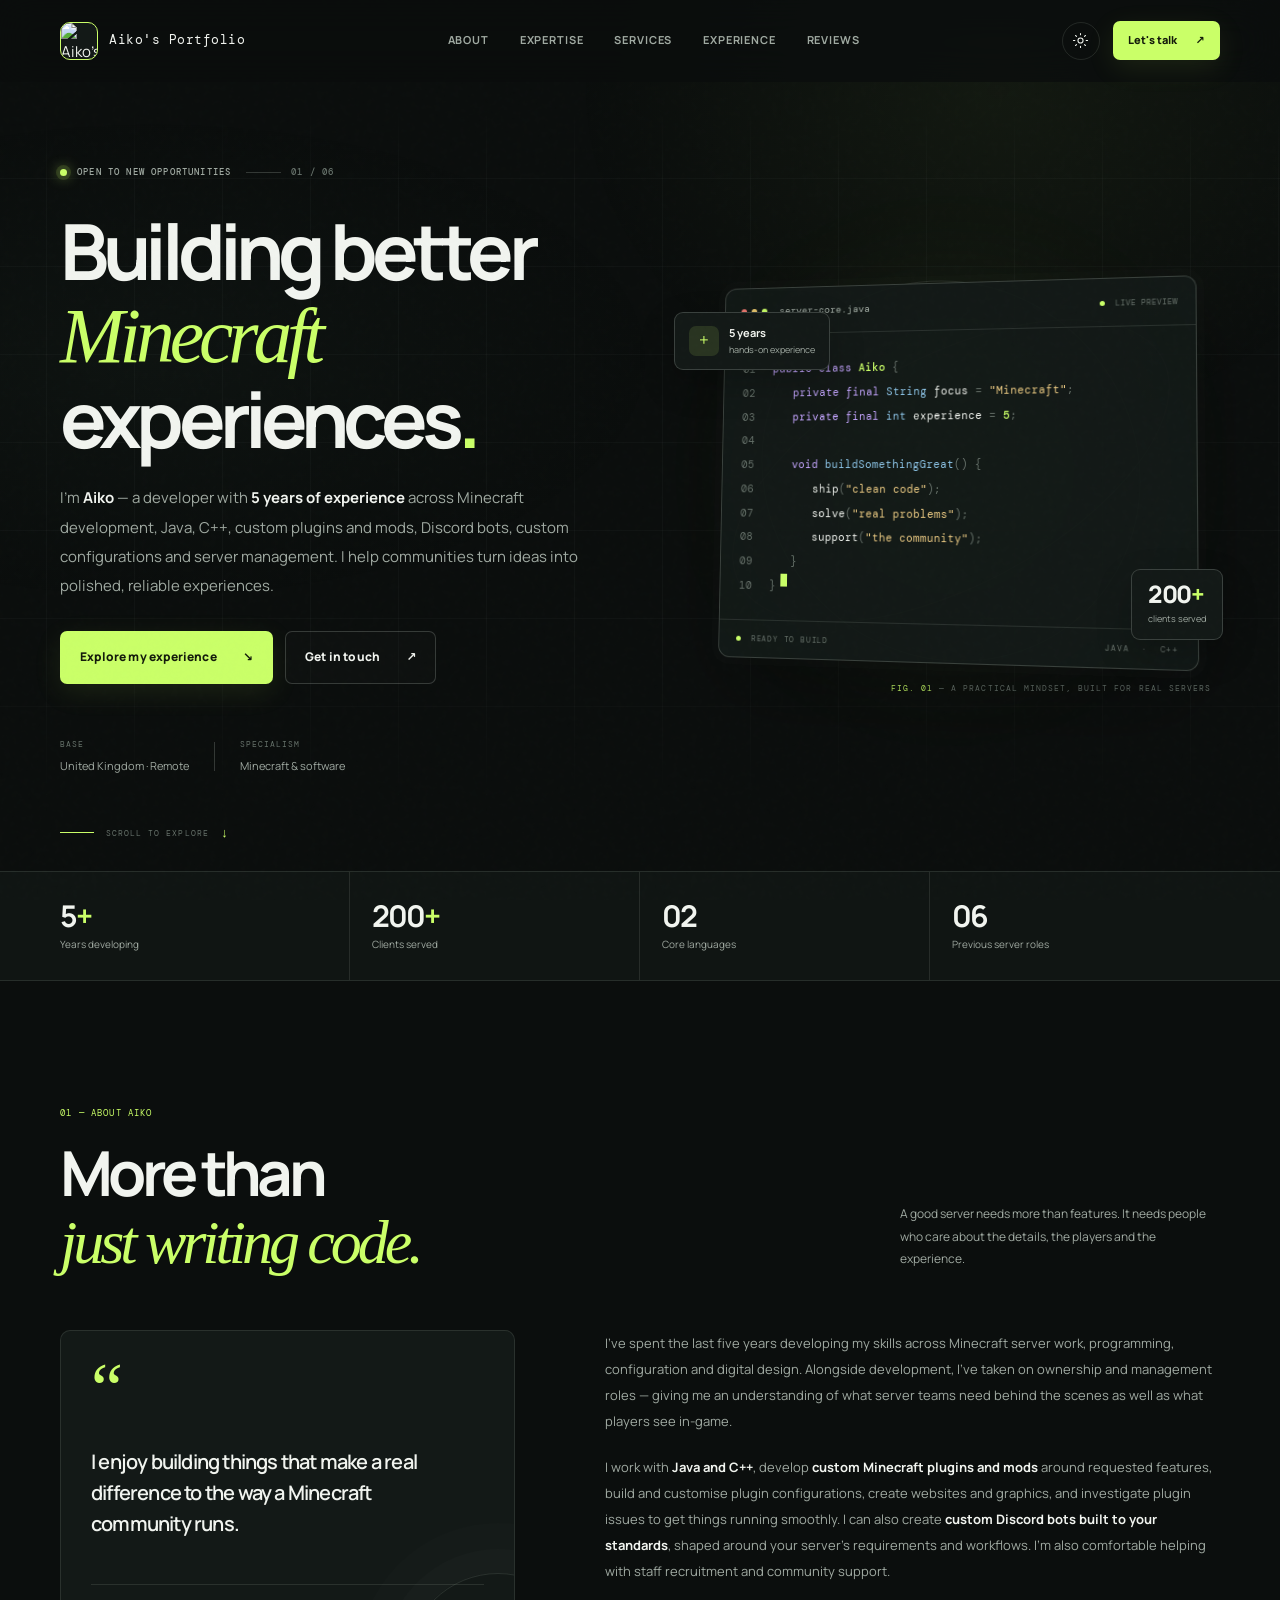
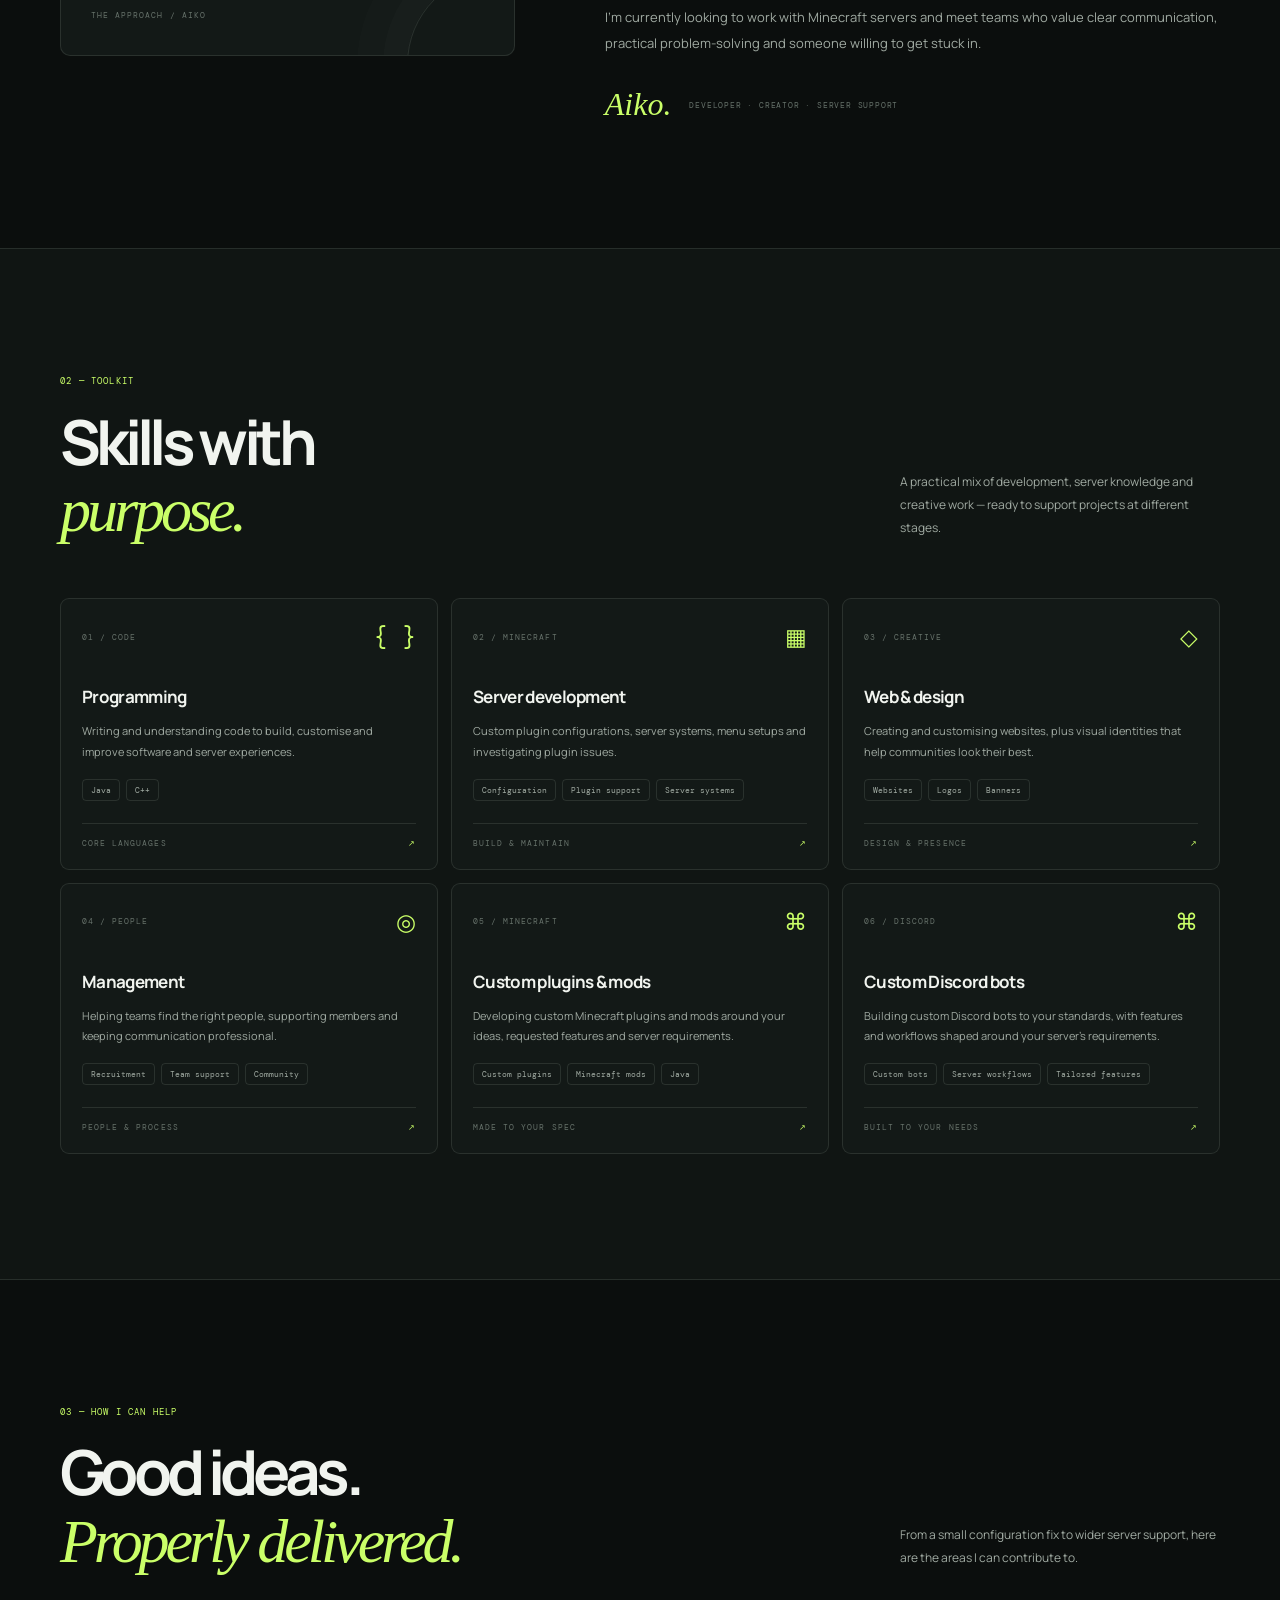
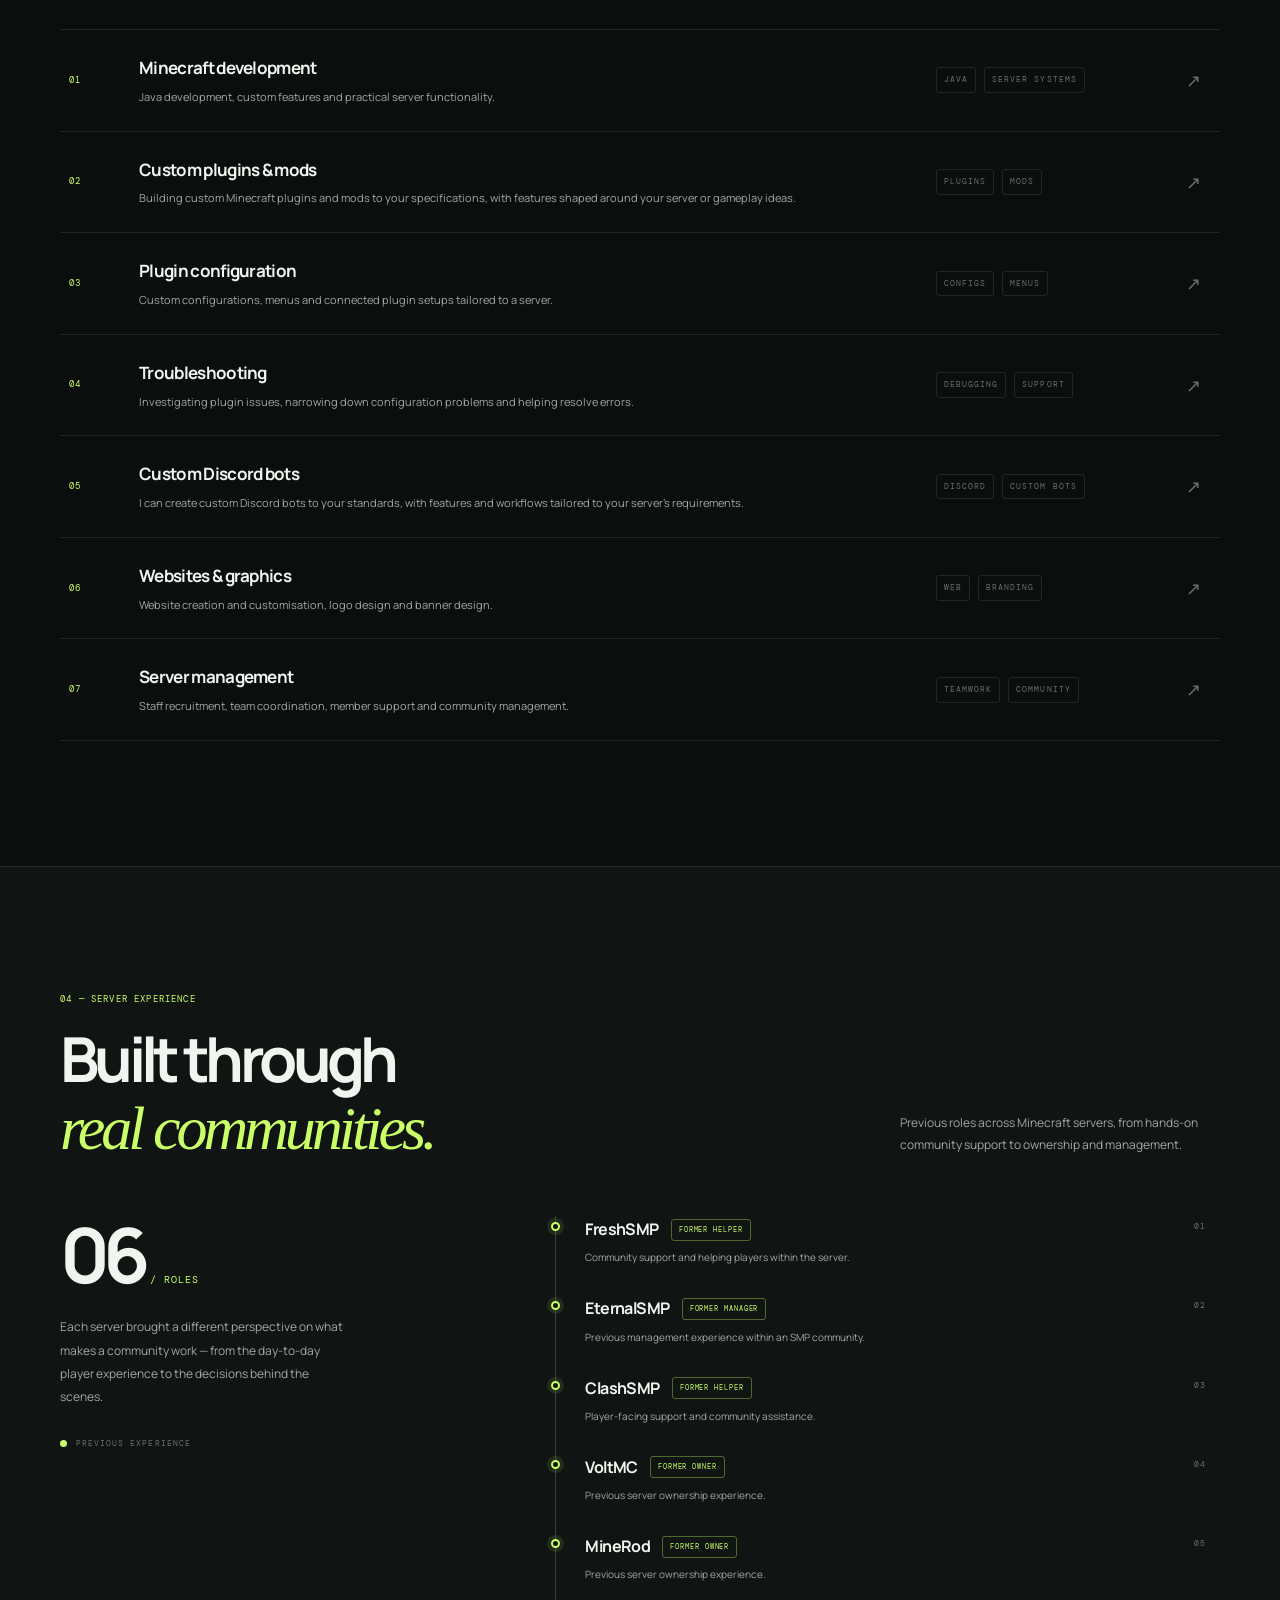
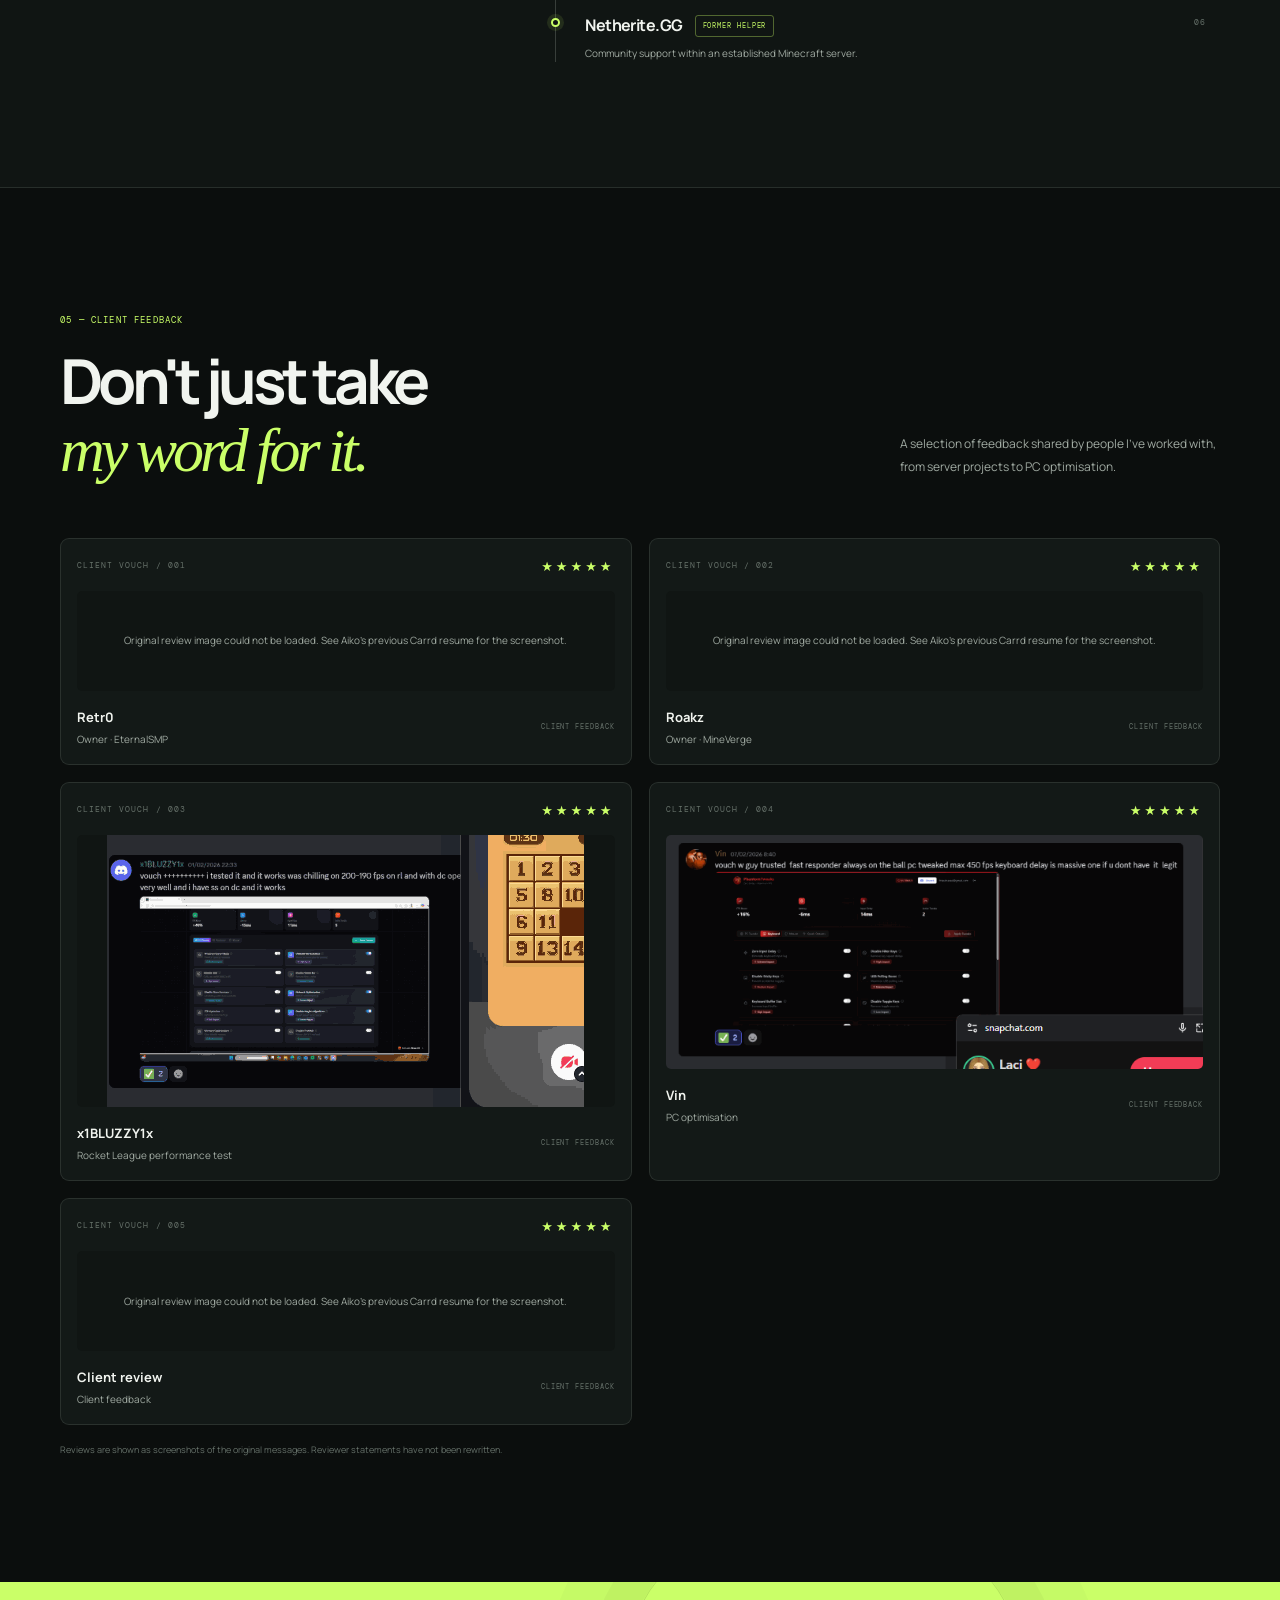
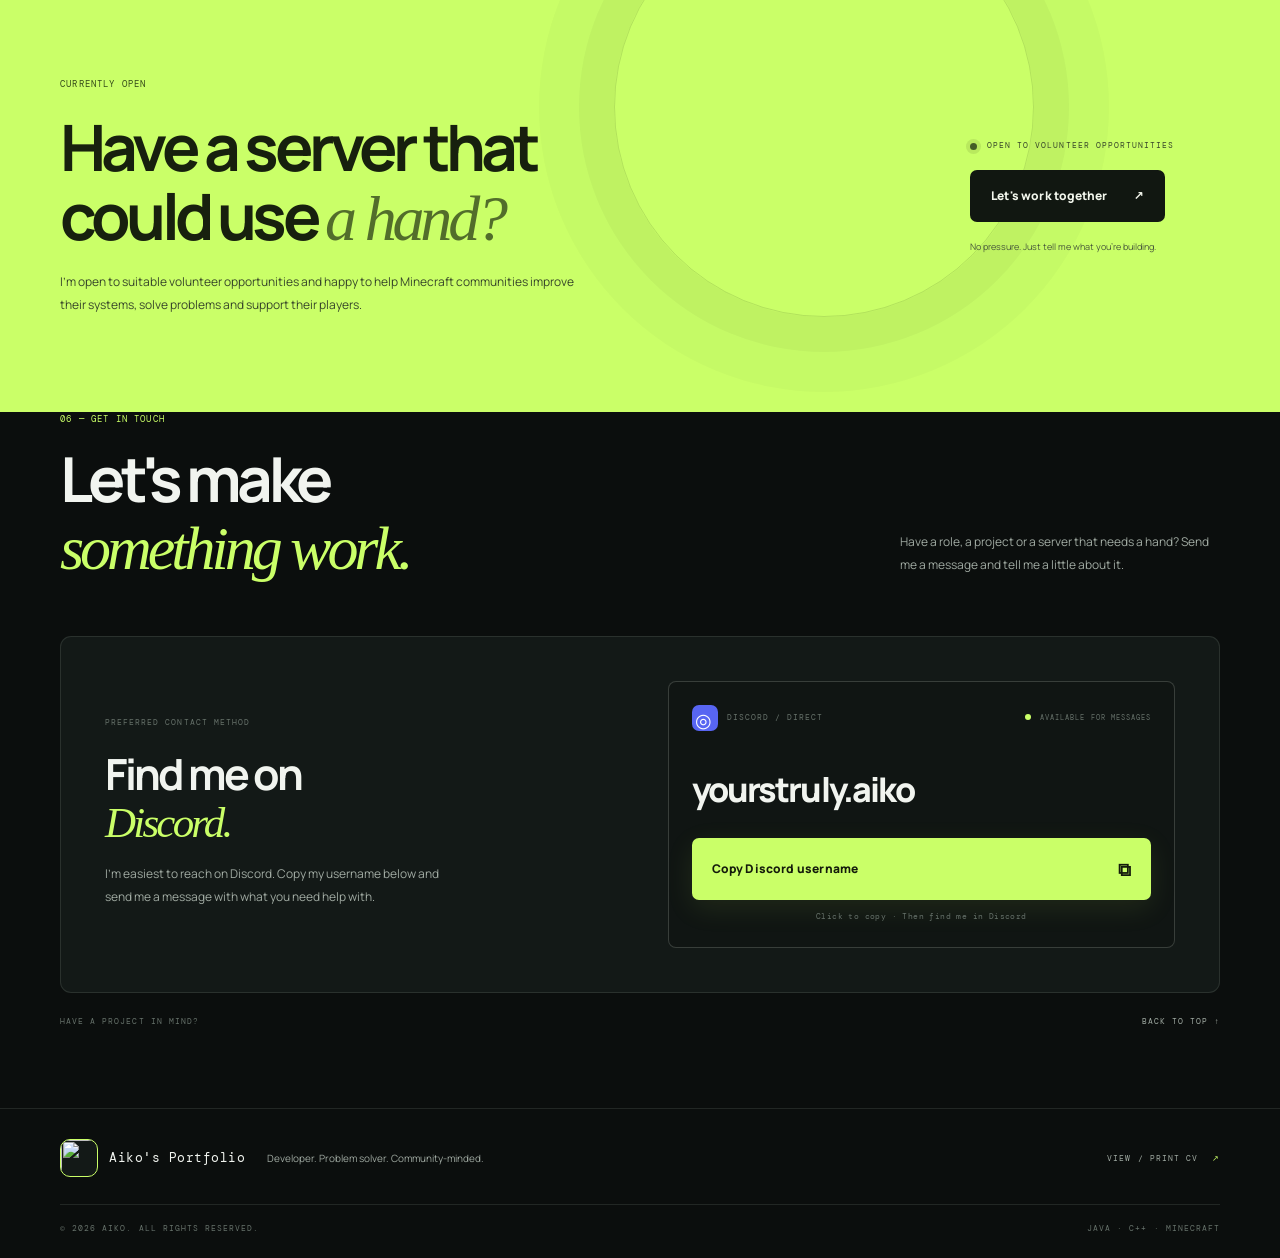
==== commit 50cec168: "Add client review and standardise five-star ratings" ====
--- a/index.html
+++ b/index.html
@@ -155,9 +155,9 @@
         <div class="section-heading reveal"><div class="section-kicker">05 — CLIENT FEEDBACK</div><div class="section-heading-row"><h2>Don't just take<br><em>my word for it.</em></h2><p class="section-aside">A selection of feedback shared by people I've worked with, from server projects to PC optimisation.</p></div></div>
         <div class="review-grid">
           <article class="review-card reveal"><div class="review-card-head"><span class="review-label">CLIENT VOUCH / 001</span><span class="review-stars" aria-label="5 out of 5">★★★★★</span></div><a class="review-image-wrap" href="https://aiko-resume.carrd.co/assets/images/image02.jpg?v=b231cc5d" target="_blank" rel="noopener noreferrer" aria-label="Open original EternalSMP client review"><img src="https://aiko-resume.carrd.co/assets/images/image02.jpg?v=b231cc5d" alt="Original Discord testimonial from Retr0, owner of EternalSMP, with a 5 out of 5 rating" loading="lazy"><span class="image-zoom">ORIGINAL REVIEW ↗</span></a><div class="review-caption"><div><h3>Retr0</h3><p>Owner · EternalSMP</p></div><span class="review-verified">CLIENT FEEDBACK</span></div></article>
-          <article class="review-card reveal delay-1"><div class="review-card-head"><span class="review-label">CLIENT VOUCH / 002</span><span class="review-stars">✦✦✦✦✦</span></div><a class="review-image-wrap" href="https://aiko-resume.carrd.co/assets/images/image03.jpg?v=b231cc5d" target="_blank" rel="noopener noreferrer" aria-label="Open original MineVerge client review"><img src="https://aiko-resume.carrd.co/assets/images/image03.jpg?v=b231cc5d" alt="Original Discord testimonial from Roakz, owner of MineVerge" loading="lazy"><span class="image-zoom">ORIGINAL REVIEW ↗</span></a><div class="review-caption"><div><h3>Roakz</h3><p>Owner · MineVerge</p></div><span class="review-verified">CLIENT FEEDBACK</span></div></article>
+          <article class="review-card reveal delay-1"><div class="review-card-head"><span class="review-label">CLIENT VOUCH / 002</span><span class="review-stars" aria-label="5 out of 5">★★★★★</span></div><a class="review-image-wrap" href="https://aiko-resume.carrd.co/assets/images/image03.jpg?v=b231cc5d" target="_blank" rel="noopener noreferrer" aria-label="Open original MineVerge client review"><img src="https://aiko-resume.carrd.co/assets/images/image03.jpg?v=b231cc5d" alt="Original Discord testimonial from Roakz, owner of MineVerge" loading="lazy"><span class="image-zoom">ORIGINAL REVIEW ↗</span></a><div class="review-caption"><div><h3>Roakz</h3><p>Owner · MineVerge</p></div><span class="review-verified">CLIENT FEEDBACK</span></div></article>
           <article class="review-card reveal">
-            <div class="review-card-head"><span class="review-label">CLIENT VOUCH / 003</span><span class="review-label">DISCORD MESSAGE</span></div>
+            <div class="review-card-head"><span class="review-label">CLIENT VOUCH / 003</span><span class="review-stars" aria-label="5 out of 5">★★★★★</span></div>
             <a class="review-image-wrap" href="assets/reviews/review-03.png" target="_blank" rel="noopener noreferrer" aria-label="Open Discord feedback from x1BLUZZY1x">
               <img src="assets/reviews/review-03.png" alt="Discord feedback from x1BLUZZY1x saying the PC tweaks worked well, with Rocket League running around 190 to 200 FPS while Discord was open" loading="lazy">
               <span class="image-zoom">OPEN REVIEW ↗</span>
@@ -165,13 +165,21 @@
             <div class="review-caption"><div><h3>x1BLUZZY1x</h3><p>Rocket League performance test</p></div><span class="review-verified">CLIENT FEEDBACK</span></div>
           </article>
           <article class="review-card reveal delay-1">
-            <div class="review-card-head"><span class="review-label">CLIENT VOUCH / 004</span><span class="review-label">DISCORD MESSAGE</span></div>
+            <div class="review-card-head"><span class="review-label">CLIENT VOUCH / 004</span><span class="review-stars" aria-label="5 out of 5">★★★★★</span></div>
             <a class="review-image-wrap" href="assets/reviews/review-04.png" target="_blank" rel="noopener noreferrer" aria-label="Open Discord feedback from Vin">
               <img src="assets/reviews/review-04.png" alt="Discord feedback from Vin praising the PC tweaks, fast responses and improved performance" loading="lazy">
               <span class="image-zoom">OPEN REVIEW ↗</span>
             </a>
             <div class="review-caption"><div><h3>Vin</h3><p>PC optimisation</p></div><span class="review-verified">CLIENT FEEDBACK</span></div>
           </article>
+          <article class="review-card reveal">
+            <div class="review-card-head"><span class="review-label">CLIENT VOUCH / 005</span><span class="review-stars" aria-label="5 out of 5">★★★★★</span></div>
+            <a class="review-image-wrap" href="https://s13.gifyu.com/images/bvcLV.png" target="_blank" rel="noopener noreferrer" aria-label="Open new client review screenshot">
+              <img src="https://s13.gifyu.com/images/bvcLV.png" alt="Screenshot of a client review" loading="lazy">
+              <span class="image-zoom">OPEN REVIEW ↗</span>
+            </a>
+            <div class="review-caption"><div><h3>Client review</h3><p>Client feedback</p></div><span class="review-verified">CLIENT FEEDBACK</span></div>
+          </article>
         </div>
         <p class="review-footnote">Reviews are shown as screenshots of the original messages. Reviewer statements have not been rewritten.</p>
       </div>
--- a/styles.css
+++ b/styles.css
@@ -2,7 +2,7 @@
 html[data-theme="light"]{--bg:#f3f5ef;--bg-soft:#e9ede5;--panel:#fff;--panel-2:#eef2eb;--line:rgba(23,37,27,.12);--line-strong:rgba(23,37,27,.2);--text:#172019;--muted:#5c6a60;--subtle:#849087;--accent:#7cae24;--accent-2:#638d19;--accent-ink:#fff;--purple:#7655b1;--blue:#387d9e;--gold:#9b7128;--shadow:0 25px 80px rgba(35,54,39,.1);--header:rgba(243,245,239,.82)}
 *{box-sizing:border-box}html{scroll-behavior:smooth;scroll-padding-top:100px}body{margin:0;background:var(--bg);color:var(--text);font-family:var(--font);font-size:15px;line-height:1.7;overflow-x:hidden;transition:background .3s,color .3s}body::before{content:"";position:fixed;inset:0;pointer-events:none;z-index:-2;background:radial-gradient(ellipse at 78% 10%,rgba(120,160,65,.075),transparent 30%),radial-gradient(ellipse at 12% 40%,rgba(72,113,89,.055),transparent 32%)}a{color:inherit;text-decoration:none}button{font:inherit}.noise{position:fixed;inset:0;pointer-events:none;z-index:30;opacity:.025;background-image:url("data:image/svg+xml,%3Csvg viewBox='0 0 180 180' xmlns='http://www.w3.org/2000/svg'%3E%3Cfilter id='n'%3E%3CfeTurbulence type='fractalNoise' baseFrequency='.8' numOctaves='4' stitchTiles='stitch'/%3E%3C/filter%3E%3Crect width='100%25' height='100%25' filter='url(%23n)' opacity='.5'/%3E%3C/svg%3E")}.scroll-progress{position:fixed;top:0;left:0;width:0;height:2px;background:var(--accent);z-index:100;box-shadow:0 0 14px var(--accent)}.section-shell{width:min(1160px,calc(100% - 64px));margin-inline:auto}.site-header{height:82px;padding:0 max(32px,calc((100vw - 1160px)/2));display:flex;align-items:center;justify-content:space-between;gap:28px;position:fixed;inset:0 0 auto;z-index:50;background:var(--header);border-bottom:1px solid transparent;backdrop-filter:blur(18px);transition:height .25s,border-color .25s,background .25s}.site-header.scrolled{height:70px;border-color:var(--line)}.brand{display:inline-flex;align-items:center;gap:11px;flex-shrink:0}.brand-avatar{display:block;width:38px;height:38px;object-fit:cover;border:1px solid var(--accent);border-radius:10px;background:var(--panel)}.brand-name{font-family:var(--mono);font-size:13px;letter-spacing:.04em;color:var(--text);white-space:nowrap}.desktop-nav{display:flex;align-items:center;gap:clamp(18px,2.4vw,32px);margin-left:auto;margin-right:auto}.desktop-nav a,.mobile-nav a{font-size:11px;color:var(--muted);font-weight:700;letter-spacing:.08em;text-transform:uppercase;position:relative;transition:color .2s}.desktop-nav a::after{content:"";position:absolute;left:0;right:100%;bottom:-9px;height:1px;background:var(--accent);transition:right .25s}.desktop-nav a:hover,.desktop-nav a.active{color:var(--text)}.desktop-nav a:hover::after,.desktop-nav a.active::after{right:0}.header-actions{display:flex;align-items:center;gap:13px}.icon-button,.mobile-menu-toggle{width:38px;height:38px;display:grid;place-items:center;border:1px solid var(--line);border-radius:50%;background:transparent;color:var(--text);cursor:pointer;transition:all .2s}.icon-button:hover,.mobile-menu-toggle:hover{border-color:var(--accent);color:var(--accent)}.icon-button svg{width:17px;height:17px;fill:none;stroke:currentColor;stroke-width:1.5;stroke-linecap:round;stroke-linejoin:round}.moon-icon{display:none}html[data-theme="light"] .sun-icon{display:none}html[data-theme="light"] .moon-icon{display:block}.button{border:1px solid transparent;display:inline-flex;align-items:center;justify-content:center;gap:26px;padding:15px 19px;min-height:52px;font-size:12px;font-weight:800;letter-spacing:.015em;border-radius:7px;cursor:pointer;transition:transform .22s,background .22s,color .22s,border-color .22s,box-shadow .22s}.button:hover{transform:translateY(-3px)}.button-primary{background:var(--accent);color:var(--accent-ink);box-shadow:0 8px 28px rgba(175,229,83,.1)}.button-primary:hover{background:#dcff9c;box-shadow:0 12px 34px rgba(175,229,83,.2)}.button-small{min-height:39px;padding:9px 14px;gap:18px;font-size:11px}.button-quiet{border-color:var(--line-strong);color:var(--text);background:rgba(255,255,255,.015)}.button-quiet:hover{border-color:var(--accent);color:var(--accent)}.mobile-menu-toggle{display:none;gap:5px;align-content:center}.mobile-menu-toggle span{width:14px;height:1px;background:currentColor;display:block}.mobile-nav{position:absolute;top:calc(100% + 1px);left:0;right:0;padding:16px 32px 24px;background:var(--bg-soft);border-bottom:1px solid var(--line);display:grid;gap:0}.mobile-nav[hidden]{display:none}.mobile-nav .mobile-discord-link{color:var(--accent);font-weight:800}.mobile-nav a{padding:13px 0;border-bottom:1px solid var(--line)}
 .hero{min-height:790px;padding-top:165px;padding-bottom:95px;display:grid;grid-template-columns:1.05fr .95fr;align-items:center;gap:28px;position:relative}.hero-grid-line{position:absolute;inset:90px -8vw 40px;pointer-events:none;z-index:-1;opacity:.28;background-image:linear-gradient(var(--line) 1px,transparent 1px),linear-gradient(90deg,var(--line) 1px,transparent 1px);background-size:88px 88px;mask-image:linear-gradient(to bottom,transparent,black 12%,black 78%,transparent)}.eyebrow,.section-kicker,.meta-label,.mono-note,.art-caption,.skill-index,.skill-card-foot,.service-no,.service-tags,.role-pill,.timeline-count,.review-label,.review-verified,.availability-status,.contact-overline,.discord-top,.copy-hint,.contact-bottom,.footer-print,.footer-bottom,.exp-key{font-family:var(--mono);font-size:9px;letter-spacing:.13em}.eyebrow{display:flex;align-items:center;gap:10px;color:var(--muted);font-weight:500}.status-dot{width:7px;height:7px;display:inline-block;border-radius:100%;background:var(--accent);box-shadow:0 0 0 4px color-mix(in srgb,var(--accent) 13%,transparent),0 0 14px var(--accent);flex:none;animation:pulse 2s infinite}.eyebrow-line{width:35px;height:1px;background:var(--line-strong);margin-left:5px}.eyebrow-index{color:var(--subtle)}.hero-title{font-size:clamp(48px,6.05vw,78px);line-height:1.055;letter-spacing:-.075em;margin:30px 0 24px;font-weight:700;max-width:680px}.hero-title em,.section-heading h2 em,.availability-inner h2 em,.contact-copy h3 em{font-family:Georgia,serif;font-weight:400;color:var(--accent);letter-spacing:-.065em}.title-period{color:var(--accent)}.hero-intro{max-width:560px;color:var(--muted);font-size:15px;line-height:1.95}.hero-intro strong{color:var(--text);font-weight:700}.hero-actions{display:flex;align-items:center;gap:12px;margin-top:31px}.hero-meta{display:flex;align-items:center;gap:25px;margin-top:54px}.meta-item{display:grid;gap:6px;font-size:11px;color:var(--muted)}.meta-label{color:var(--subtle);font-size:8px}.meta-divider{height:29px;width:1px;background:var(--line-strong)}.hero-art{height:470px;position:relative;display:flex;align-items:center;justify-content:center;perspective:900px}.art-glow{position:absolute;width:340px;height:340px;border-radius:50%;background:var(--accent);opacity:.075;filter:blur(75px);animation:glow 7s ease-in-out infinite alternate}.art-orbit{position:absolute;border:1px solid var(--line);border-radius:50%;transform:rotate(-28deg)}.orbit-one{width:480px;height:230px}.orbit-two{width:390px;height:370px;transform:rotate(48deg)}.code-window{width:min(100%,480px);position:relative;z-index:2;background:color-mix(in srgb,var(--panel) 92%,transparent);border:1px solid var(--line-strong);border-radius:12px;box-shadow:var(--shadow),0 0 0 7px rgba(255,255,255,.012);transform:rotateY(-8deg) rotateX(3deg);overflow:hidden;animation:float 8s ease-in-out infinite}.window-top{height:48px;border-bottom:1px solid var(--line);display:flex;align-items:center;padding:0 17px;gap:13px;color:var(--muted);font:10px var(--mono)}.window-dots{display:flex;gap:5px}.window-dots i{width:6px;height:6px;border-radius:50%;background:#ee796f}.window-dots i:nth-child(2){background:#e5c36c}.window-dots i:nth-child(3){background:var(--accent)}.window-top>span:nth-child(2){margin-right:auto}.window-live{font-size:8px!important;color:var(--subtle)}.window-live b,.footer-pulse{display:inline-block;width:5px;height:5px;border-radius:50%;background:var(--accent);margin-right:5px}.code-content{padding:24px 20px 22px;font:11px/2.25 var(--mono);min-height:255px}.code-line{display:flex;white-space:pre}.line-no{color:var(--subtle);width:32px;flex:none;user-select:none}.indent{padding-left:22px}.indent2{padding-left:44px}.code-purple{color:var(--purple);font-weight:400}.code-lime{color:var(--accent);font-weight:500}.code-blue{color:var(--blue);font-weight:400}.code-gold{color:var(--gold);font-weight:400}.code-muted{color:var(--subtle)}.cursor-block{width:7px;height:13px;background:var(--accent);display:inline-block;vertical-align:middle;margin:0 0 -2px 5px;animation:blink 1.1s steps(2,start) infinite}.window-footer{height:38px;border-top:1px solid var(--line);display:flex;align-items:center;justify-content:space-between;padding:0 18px;color:var(--subtle);font:8px var(--mono);letter-spacing:.1em}.float-chip{position:absolute;z-index:3;display:flex;align-items:center;gap:10px;padding:11px 14px;background:var(--panel);border:1px solid var(--line-strong);border-radius:9px;box-shadow:0 14px 36px rgba(0,0,0,.2)}.float-chip b{display:block;font-size:11px}.float-chip small{display:block;color:var(--muted);font-size:9px}.chip-exp{left:-8px;top:76px;animation:float 6s ease-in-out infinite}.chip-icon{display:grid;place-items:center;width:30px;height:30px;color:var(--accent);background:color-mix(in srgb,var(--accent) 12%,transparent);border-radius:7px;font-size:17px}.chip-clients{right:-3px;bottom:66px;display:grid;gap:0;padding:12px 16px}.chip-number{font-size:24px;line-height:1;font-weight:800;letter-spacing:-.06em}.chip-number span{color:var(--accent)}.chip-clients small{margin-top:5px}.art-caption{position:absolute;bottom:10px;right:9px;color:var(--subtle);font-size:8px}.art-caption span{color:var(--accent)}.scroll-cue{position:absolute;bottom:30px;left:0;display:flex;align-items:center;gap:12px;font:8px var(--mono);letter-spacing:.13em;color:var(--subtle)}.scroll-cue-line{width:34px;height:1px;background:var(--accent)}.scroll-cue>span:last-child{color:var(--accent);font-size:13px}
-.stats-band{border-block:1px solid var(--line);background:var(--bg-soft)}.stats-inner{width:min(1160px,calc(100% - 64px));margin:auto;display:grid;grid-template-columns:repeat(4,1fr)}.stat{padding:27px 22px;display:grid;gap:4px;border-right:1px solid var(--line)}.stat:first-child{padding-left:0}.stat:last-child{border:0}.stat strong{font-size:30px;letter-spacing:-.07em;line-height:1.1}.stat strong span{color:var(--accent)}.stat>span{font-size:10px;color:var(--muted)}.content-section{padding-top:125px;padding-bottom:125px}.section-heading{margin-bottom:54px}.section-kicker{color:var(--accent);margin-bottom:19px}.section-heading-row{display:flex;align-items:flex-end;justify-content:space-between;gap:40px}.section-heading h2{font-size:clamp(40px,5vw,62px);line-height:1.08;letter-spacing:-.075em;margin:0;font-weight:700}.section-aside{max-width:320px;color:var(--muted);font-size:12px;line-height:1.9;margin:0 0 5px}.about-layout{display:grid;grid-template-columns:.85fr 1.15fr;gap:90px;align-items:start}.about-note{padding:30px;background:var(--panel);border:1px solid var(--line);border-radius:10px;position:relative;overflow:hidden}.about-note::after{content:"";position:absolute;width:180px;height:180px;border:1px solid var(--line);border-radius:50%;right:-75px;bottom:-100px;box-shadow:0 0 0 24px rgba(255,255,255,.012),0 0 0 50px rgba(255,255,255,.008)}.note-mark{font:72px/ .8 Georgia;color:var(--accent)}.about-lead{max-width:340px;font-size:20px;line-height:1.55;letter-spacing:-.04em;font-weight:600;margin:27px 0 45px}.note-rule{height:1px;background:var(--line);margin-bottom:15px}.mono-note{color:var(--subtle);font-size:8px}.about-copy p{color:var(--muted);font-size:13px;line-height:2;margin:0 0 20px}.about-copy strong{color:var(--text)}.about-signoff{display:flex;align-items:center;gap:18px;margin-top:30px}.signature{font:italic 32px Georgia;color:var(--accent)}.signoff-line{font:8px var(--mono);color:var(--subtle);letter-spacing:.1em}.expertise-section{background:var(--bg-soft);border-block:1px solid var(--line)}.skill-grid{display:grid;grid-template-columns:repeat(3,1fr);gap:13px}.skill-card{padding:23px 21px 18px;min-height:270px;background:var(--panel);border:1px solid var(--line);border-radius:9px;display:flex;flex-direction:column;transition:transform .3s,border-color .3s,background .3s;position:relative;overflow:hidden}.skill-card::before{content:"";position:absolute;inset:0;background:radial-gradient(circle at 90% 0%,color-mix(in srgb,var(--accent) 10%,transparent),transparent 45%);opacity:0;transition:opacity .3s}.skill-card:hover{transform:translateY(-6px);border-color:color-mix(in srgb,var(--accent) 55%,var(--line))}.skill-card:hover::before{opacity:1}.skill-card>*{position:relative}.skill-card-top{display:flex;align-items:center;justify-content:space-between;color:var(--subtle)}.skill-index{font-size:8px}.skill-symbol{color:var(--accent);font:23px var(--mono)}.skill-card h3{font-size:17px;letter-spacing:-.04em;margin:31px 0 9px}.skill-card p{color:var(--muted);font-size:11px;line-height:1.85;margin:0 0 17px}.skill-tags{display:flex;flex-wrap:wrap;gap:6px;margin-top:auto}.skill-tags span{border:1px solid var(--line);padding:5px 8px;border-radius:4px;font:8px var(--mono);color:var(--muted)}.skill-card-foot{display:flex;justify-content:space-between;margin-top:22px;padding-top:13px;border-top:1px solid var(--line);color:var(--subtle);font-size:8px}.skill-card-foot span{color:var(--accent)}.services-list{border-top:1px solid var(--line)}.service-row{display:grid;grid-template-columns:50px 1fr 230px 25px;align-items:center;gap:20px;padding:24px 9px;border-bottom:1px solid var(--line);transition:padding .25s,background .25s}.service-row:hover{padding-inline:18px;background:color-mix(in srgb,var(--panel) 60%,transparent)}.service-no{color:var(--accent);font-size:9px}.service-main h3{font-size:17px;letter-spacing:-.04em;margin:0 0 5px}.service-main p{font-size:11px;color:var(--muted);margin:0}.service-tags{display:flex;gap:8px;flex-wrap:wrap;color:var(--subtle);font-size:8px}.service-tags span{border:1px solid var(--line);padding:5px 7px;border-radius:3px}.service-arrow{color:var(--subtle);font-size:18px;transition:color .2s,transform .2s}.service-row:hover .service-arrow{color:var(--accent);transform:translate(3px,-3px)}.experience-section{background:var(--bg-soft);border-block:1px solid var(--line)}.experience-layout{display:grid;grid-template-columns:.75fr 1.25fr;gap:90px}.experience-intro{position:relative}.exp-big-number{font-size:76px;font-weight:700;letter-spacing:-.09em;line-height:1}.exp-big-number span{font:10px var(--mono);letter-spacing:.1em;color:var(--accent)}.experience-intro p{max-width:285px;font-size:12px;line-height:1.95;color:var(--muted);margin:23px 0 28px}.exp-key{color:var(--subtle);display:flex;align-items:center;gap:9px;font-size:8px}.key-dot{width:7px;height:7px;background:var(--accent);border-radius:50%}.timeline{border-left:1px solid var(--line-strong);margin-left:4px}.timeline-item{position:relative;padding:0 0 29px 29px;display:grid;grid-template-columns:1fr 26px;gap:15px}.timeline-item:last-child{padding-bottom:0}.timeline-dot{position:absolute;left:-5px;top:6px;width:9px;height:9px;border:2px solid var(--accent);background:var(--bg-soft);border-radius:50%;box-shadow:0 0 0 4px color-mix(in srgb,var(--accent) 10%,transparent)}.timeline-top{display:flex;align-items:center;gap:12px;flex-wrap:wrap}.timeline-top h3{font-size:16px;letter-spacing:-.035em;margin:0}.role-pill{font-size:7px;color:var(--accent);border:1px solid color-mix(in srgb,var(--accent) 35%,transparent);padding:4px 7px;border-radius:3px}.timeline-content p{font-size:10px;color:var(--muted);margin:6px 0 0}.timeline-count{color:var(--subtle);font-size:8px;padding-top:4px}.review-grid{display:grid;grid-template-columns:1fr 1fr;gap:17px}.review-card{background:var(--panel);border:1px solid var(--line);border-radius:9px;padding:16px;transition:transform .25s,border-color .25s}.review-card:hover{transform:translateY(-5px);border-color:color-mix(in srgb,var(--accent) 50%,var(--line))}.review-card-head{display:flex;align-items:center;justify-content:space-between;margin-bottom:14px}.review-label{font-size:8px;color:var(--subtle)}.review-stars{color:var(--accent);font-size:13px;letter-spacing:3px}.review-image-wrap{position:relative;background:var(--bg-soft);border-radius:5px;overflow:hidden;min-height:90px;display:grid;place-items:center}.review-image-wrap img{display:block;width:100%;height:auto;object-fit:contain;max-height:none}.image-zoom{position:absolute;right:9px;bottom:8px;background:rgba(0,0,0,.72);color:#d9e8ce;padding:5px 7px;border-radius:3px;font:7px var(--mono);letter-spacing:.08em;opacity:0;transition:opacity .2s}.review-card:hover .image-zoom{opacity:1}.review-caption{display:flex;justify-content:space-between;align-items:center;margin-top:15px}.review-caption h3{font-size:13px;margin:0}.review-caption p{margin:3px 0 0;color:var(--muted);font-size:10px}.review-verified{font-size:7px;color:var(--subtle)}.review-footnote{font-size:9px;color:var(--subtle);margin:17px 0 0}.availability-section{padding:95px 0;background:var(--accent);color:#17200e;overflow:hidden}.availability-inner{position:relative;display:flex;justify-content:space-between;align-items:center;gap:35px}.availability-inner .section-kicker{color:#354b19}.availability-inner h2{font-size:clamp(42px,5vw,64px);letter-spacing:-.075em;line-height:1.08;margin:18px 0}.availability-inner h2 em{color:#526d2b}.availability-inner p{max-width:540px;color:#38472a;font-size:12px;line-height:1.9;margin:0}.availability-side{position:relative;z-index:2;display:flex;flex-direction:column;align-items:flex-start;gap:17px;min-width:250px}.availability-status{display:flex;align-items:center;gap:10px;font-size:8px;color:#38472a}.availability-status .status-dot{background:#445d27;box-shadow:0 0 0 4px rgba(57,78,31,.12)}.button-light{background:#111711;color:#f3f7ed;padding-inline:20px}.button-light:hover{background:#25341e;box-shadow:0 10px 28px rgba(0,0,0,.14)}.availability-note{font-size:9px;color:#48583b}.availability-orb{position:absolute;width:420px;height:420px;border:1px solid rgba(30,49,17,.14);border-radius:50%;right:16%;top:-180px;box-shadow:0 0 0 35px rgba(30,49,17,.035),0 0 0 75px rgba(30,49,17,.025);pointer-events:none}.contact-section{padding-bottom:80px}.contact-panel{display:grid;grid-template-columns:1fr 1fr;gap:55px;padding:44px;background:var(--panel);border:1px solid var(--line);border-radius:11px;align-items:center}.contact-overline{color:var(--subtle);font-size:8px}.contact-copy h3{font-size:43px;line-height:1.1;letter-spacing:-.07em;margin:17px 0}.contact-copy p{max-width:355px;color:var(--muted);font-size:12px;line-height:1.9}.discord-card{border:1px solid var(--line-strong);background:var(--bg-soft);padding:23px;border-radius:8px}.discord-top{display:flex;align-items:center;gap:9px;color:var(--subtle);font-size:8px}.discord-logo{display:grid;place-items:center;width:26px;height:26px;border-radius:7px;background:#5865f2;color:white;font-size:19px}.discord-presence{margin-left:auto;font-size:7px}.discord-presence i{display:inline-block;width:6px;height:6px;border-radius:50%;background:var(--accent);margin-right:4px}.discord-handle{font-size:clamp(23px,3vw,34px);font-weight:800;letter-spacing:-.055em;margin:30px 0 19px}.copy-button{width:100%;justify-content:space-between}.copy-icon{font-size:18px}.copy-hint{font-size:8px;color:var(--subtle);margin:10px 0 0;text-align:center;letter-spacing:.05em}.contact-bottom{display:flex;justify-content:space-between;padding-top:22px;color:var(--subtle);font-size:8px}.contact-bottom a{color:var(--muted);transition:color .2s}.contact-bottom a:hover{color:var(--accent)}.site-footer{border-top:1px solid var(--line);padding:30px max(32px,calc((100vw - 1160px)/2)) 22px}.footer-main{display:flex;align-items:center;gap:22px;padding-bottom:27px}.footer-main p{font-size:10px;color:var(--muted);margin:0}.footer-print{margin-left:auto;background:transparent;border:0;color:var(--muted);cursor:pointer;font-size:8px;transition:color .2s}.footer-print:hover{color:var(--accent)}.footer-print span{color:var(--accent);margin-left:8px}.footer-bottom{border-top:1px solid var(--line);padding-top:17px;display:flex;justify-content:space-between;color:var(--subtle);font-size:8px}.footer-bottom b{color:var(--accent);font-size:12px}.toast{position:fixed;left:50%;bottom:28px;transform:translate(-50%,20px);opacity:0;pointer-events:none;padding:12px 17px;border:1px solid var(--line-strong);background:var(--panel);color:var(--text);border-radius:7px;font-size:11px;z-index:100;box-shadow:var(--shadow);transition:opacity .25s,transform .25s}.toast.show{opacity:1;transform:translate(-50%,0)}
+.stats-band{border-block:1px solid var(--line);background:var(--bg-soft)}.stats-inner{width:min(1160px,calc(100% - 64px));margin:auto;display:grid;grid-template-columns:repeat(4,1fr)}.stat{padding:27px 22px;display:grid;gap:4px;border-right:1px solid var(--line)}.stat:first-child{padding-left:0}.stat:last-child{border:0}.stat strong{font-size:30px;letter-spacing:-.07em;line-height:1.1}.stat strong span{color:var(--accent)}.stat>span{font-size:10px;color:var(--muted)}.content-section{padding-top:125px;padding-bottom:125px}.section-heading{margin-bottom:54px}.section-kicker{color:var(--accent);margin-bottom:19px}.section-heading-row{display:flex;align-items:flex-end;justify-content:space-between;gap:40px}.section-heading h2{font-size:clamp(40px,5vw,62px);line-height:1.08;letter-spacing:-.075em;margin:0;font-weight:700}.section-aside{max-width:320px;color:var(--muted);font-size:12px;line-height:1.9;margin:0 0 5px}.about-layout{display:grid;grid-template-columns:.85fr 1.15fr;gap:90px;align-items:start}.about-note{padding:30px;background:var(--panel);border:1px solid var(--line);border-radius:10px;position:relative;overflow:hidden}.about-note::after{content:"";position:absolute;width:180px;height:180px;border:1px solid var(--line);border-radius:50%;right:-75px;bottom:-100px;box-shadow:0 0 0 24px rgba(255,255,255,.012),0 0 0 50px rgba(255,255,255,.008)}.note-mark{font:72px/ .8 Georgia;color:var(--accent)}.about-lead{max-width:340px;font-size:20px;line-height:1.55;letter-spacing:-.04em;font-weight:600;margin:27px 0 45px}.note-rule{height:1px;background:var(--line);margin-bottom:15px}.mono-note{color:var(--subtle);font-size:8px}.about-copy p{color:var(--muted);font-size:13px;line-height:2;margin:0 0 20px}.about-copy strong{color:var(--text)}.about-signoff{display:flex;align-items:center;gap:18px;margin-top:30px}.signature{font:italic 32px Georgia;color:var(--accent)}.signoff-line{font:8px var(--mono);color:var(--subtle);letter-spacing:.1em}.expertise-section{background:var(--bg-soft);border-block:1px solid var(--line)}.skill-grid{display:grid;grid-template-columns:repeat(3,1fr);gap:13px}.skill-card{padding:23px 21px 18px;min-height:270px;background:var(--panel);border:1px solid var(--line);border-radius:9px;display:flex;flex-direction:column;transition:transform .3s,border-color .3s,background .3s;position:relative;overflow:hidden}.skill-card::before{content:"";position:absolute;inset:0;background:radial-gradient(circle at 90% 0%,color-mix(in srgb,var(--accent) 10%,transparent),transparent 45%);opacity:0;transition:opacity .3s}.skill-card:hover{transform:translateY(-6px);border-color:color-mix(in srgb,var(--accent) 55%,var(--line))}.skill-card:hover::before{opacity:1}.skill-card>*{position:relative}.skill-card-top{display:flex;align-items:center;justify-content:space-between;color:var(--subtle)}.skill-index{font-size:8px}.skill-symbol{color:var(--accent);font:23px var(--mono)}.skill-card h3{font-size:17px;letter-spacing:-.04em;margin:31px 0 9px}.skill-card p{color:var(--muted);font-size:11px;line-height:1.85;margin:0 0 17px}.skill-tags{display:flex;flex-wrap:wrap;gap:6px;margin-top:auto}.skill-tags span{border:1px solid var(--line);padding:5px 8px;border-radius:4px;font:8px var(--mono);color:var(--muted)}.skill-card-foot{display:flex;justify-content:space-between;margin-top:22px;padding-top:13px;border-top:1px solid var(--line);color:var(--subtle);font-size:8px}.skill-card-foot span{color:var(--accent)}.services-list{border-top:1px solid var(--line)}.service-row{display:grid;grid-template-columns:50px 1fr 230px 25px;align-items:center;gap:20px;padding:24px 9px;border-bottom:1px solid var(--line);transition:padding .25s,background .25s}.service-row:hover{padding-inline:18px;background:color-mix(in srgb,var(--panel) 60%,transparent)}.service-no{color:var(--accent);font-size:9px}.service-main h3{font-size:17px;letter-spacing:-.04em;margin:0 0 5px}.service-main p{font-size:11px;color:var(--muted);margin:0}.service-tags{display:flex;gap:8px;flex-wrap:wrap;color:var(--subtle);font-size:8px}.service-tags span{border:1px solid var(--line);padding:5px 7px;border-radius:3px}.service-arrow{color:var(--subtle);font-size:18px;transition:color .2s,transform .2s}.service-row:hover .service-arrow{color:var(--accent);transform:translate(3px,-3px)}.experience-section{background:var(--bg-soft);border-block:1px solid var(--line)}.experience-layout{display:grid;grid-template-columns:.75fr 1.25fr;gap:90px}.experience-intro{position:relative}.exp-big-number{font-size:76px;font-weight:700;letter-spacing:-.09em;line-height:1}.exp-big-number span{font:10px var(--mono);letter-spacing:.1em;color:var(--accent)}.experience-intro p{max-width:285px;font-size:12px;line-height:1.95;color:var(--muted);margin:23px 0 28px}.exp-key{color:var(--subtle);display:flex;align-items:center;gap:9px;font-size:8px}.key-dot{width:7px;height:7px;background:var(--accent);border-radius:50%}.timeline{border-left:1px solid var(--line-strong);margin-left:4px}.timeline-item{position:relative;padding:0 0 29px 29px;display:grid;grid-template-columns:1fr 26px;gap:15px}.timeline-item:last-child{padding-bottom:0}.timeline-dot{position:absolute;left:-5px;top:6px;width:9px;height:9px;border:2px solid var(--accent);background:var(--bg-soft);border-radius:50%;box-shadow:0 0 0 4px color-mix(in srgb,var(--accent) 10%,transparent)}.timeline-top{display:flex;align-items:center;gap:12px;flex-wrap:wrap}.timeline-top h3{font-size:16px;letter-spacing:-.035em;margin:0}.role-pill{font-size:7px;color:var(--accent);border:1px solid color-mix(in srgb,var(--accent) 35%,transparent);padding:4px 7px;border-radius:3px}.timeline-content p{font-size:10px;color:var(--muted);margin:6px 0 0}.timeline-count{color:var(--subtle);font-size:8px;padding-top:4px}.review-grid{display:grid;grid-template-columns:1fr 1fr;gap:17px}.review-card{background:var(--panel);border:1px solid var(--line);border-radius:9px;padding:16px;transition:transform .25s,border-color .25s}.review-card:hover{transform:translateY(-5px);border-color:color-mix(in srgb,var(--accent) 50%,var(--line))}.review-card-head{display:flex;align-items:center;justify-content:space-between;margin-bottom:14px}.review-label{font-size:8px;color:var(--subtle)}.review-stars{color:var(--accent);font-size:13px;letter-spacing:3px}.review-image-wrap{position:relative;background:var(--bg-soft);border-radius:5px;overflow:hidden;min-height:90px;display:grid;place-items:center}.review-image-wrap img{display:block;width:auto;max-width:100%;height:auto;object-fit:contain;max-height:none;margin-inline:auto}.image-zoom{position:absolute;right:9px;bottom:8px;background:rgba(0,0,0,.72);color:#d9e8ce;padding:5px 7px;border-radius:3px;font:7px var(--mono);letter-spacing:.08em;opacity:0;transition:opacity .2s}.review-card:hover .image-zoom{opacity:1}.review-caption{display:flex;justify-content:space-between;align-items:center;margin-top:15px}.review-caption h3{font-size:13px;margin:0}.review-caption p{margin:3px 0 0;color:var(--muted);font-size:10px}.review-verified{font-size:7px;color:var(--subtle)}.review-footnote{font-size:9px;color:var(--subtle);margin:17px 0 0}.availability-section{padding:95px 0;background:var(--accent);color:#17200e;overflow:hidden}.availability-inner{position:relative;display:flex;justify-content:space-between;align-items:center;gap:35px}.availability-inner .section-kicker{color:#354b19}.availability-inner h2{font-size:clamp(42px,5vw,64px);letter-spacing:-.075em;line-height:1.08;margin:18px 0}.availability-inner h2 em{color:#526d2b}.availability-inner p{max-width:540px;color:#38472a;font-size:12px;line-height:1.9;margin:0}.availability-side{position:relative;z-index:2;display:flex;flex-direction:column;align-items:flex-start;gap:17px;min-width:250px}.availability-status{display:flex;align-items:center;gap:10px;font-size:8px;color:#38472a}.availability-status .status-dot{background:#445d27;box-shadow:0 0 0 4px rgba(57,78,31,.12)}.button-light{background:#111711;color:#f3f7ed;padding-inline:20px}.button-light:hover{background:#25341e;box-shadow:0 10px 28px rgba(0,0,0,.14)}.availability-note{font-size:9px;color:#48583b}.availability-orb{position:absolute;width:420px;height:420px;border:1px solid rgba(30,49,17,.14);border-radius:50%;right:16%;top:-180px;box-shadow:0 0 0 35px rgba(30,49,17,.035),0 0 0 75px rgba(30,49,17,.025);pointer-events:none}.contact-section{padding-bottom:80px}.contact-panel{display:grid;grid-template-columns:1fr 1fr;gap:55px;padding:44px;background:var(--panel);border:1px solid var(--line);border-radius:11px;align-items:center}.contact-overline{color:var(--subtle);font-size:8px}.contact-copy h3{font-size:43px;line-height:1.1;letter-spacing:-.07em;margin:17px 0}.contact-copy p{max-width:355px;color:var(--muted);font-size:12px;line-height:1.9}.discord-card{border:1px solid var(--line-strong);background:var(--bg-soft);padding:23px;border-radius:8px}.discord-top{display:flex;align-items:center;gap:9px;color:var(--subtle);font-size:8px}.discord-logo{display:grid;place-items:center;width:26px;height:26px;border-radius:7px;background:#5865f2;color:white;font-size:19px}.discord-presence{margin-left:auto;font-size:7px}.discord-presence i{display:inline-block;width:6px;height:6px;border-radius:50%;background:var(--accent);margin-right:4px}.discord-handle{font-size:clamp(23px,3vw,34px);font-weight:800;letter-spacing:-.055em;margin:30px 0 19px}.copy-button{width:100%;justify-content:space-between}.copy-icon{font-size:18px}.copy-hint{font-size:8px;color:var(--subtle);margin:10px 0 0;text-align:center;letter-spacing:.05em}.contact-bottom{display:flex;justify-content:space-between;padding-top:22px;color:var(--subtle);font-size:8px}.contact-bottom a{color:var(--muted);transition:color .2s}.contact-bottom a:hover{color:var(--accent)}.site-footer{border-top:1px solid var(--line);padding:30px max(32px,calc((100vw - 1160px)/2)) 22px}.footer-main{display:flex;align-items:center;gap:22px;padding-bottom:27px}.footer-main p{font-size:10px;color:var(--muted);margin:0}.footer-print{margin-left:auto;background:transparent;border:0;color:var(--muted);cursor:pointer;font-size:8px;transition:color .2s}.footer-print:hover{color:var(--accent)}.footer-print span{color:var(--accent);margin-left:8px}.footer-bottom{border-top:1px solid var(--line);padding-top:17px;display:flex;justify-content:space-between;color:var(--subtle);font-size:8px}.footer-bottom b{color:var(--accent);font-size:12px}.toast{position:fixed;left:50%;bottom:28px;transform:translate(-50%,20px);opacity:0;pointer-events:none;padding:12px 17px;border:1px solid var(--line-strong);background:var(--panel);color:var(--text);border-radius:7px;font-size:11px;z-index:100;box-shadow:var(--shadow);transition:opacity .25s,transform .25s}.toast.show{opacity:1;transform:translate(-50%,0)}
 .reveal{opacity:0;transform:translateY(22px);transition:opacity .75s cubic-bezier(.2,.7,.2,1),transform .75s cubic-bezier(.2,.7,.2,1)}.reveal.visible{opacity:1;transform:translateY(0)}.delay-1{transition-delay:.12s}.delay-2{transition-delay:.22s}.delay-3{transition-delay:.32s}@keyframes pulse{0%,100%{box-shadow:0 0 0 4px color-mix(in srgb,var(--accent) 13%,transparent),0 0 14px var(--accent)}50%{box-shadow:0 0 0 7px color-mix(in srgb,var(--accent) 5%,transparent),0 0 5px var(--accent)}}@keyframes float{0%,100%{translate:0 0}50%{translate:0 -11px}}@keyframes glow{from{transform:scale(.86);opacity:.05}to{transform:scale(1.1);opacity:.12}}@keyframes blink{to{visibility:hidden}}
 @media(max-width:1000px){.desktop-nav{gap:14px}.desktop-nav a{font-size:9px}.hero{grid-template-columns:1fr 0.9fr;gap:10px}.hero-title{font-size:clamp(47px,6vw,65px)}.hero-art{transform:scale(.93);transform-origin:center}.skill-grid{grid-template-columns:repeat(2,1fr)}.about-layout,.experience-layout{gap:50px}}
 @media(max-width:760px){.section-shell,.stats-inner{width:min(100% - 40px,560px)}.site-header{height:70px;padding-inline:20px}.site-header.scrolled{height:64px}.desktop-nav,.header-contact{display:none}.mobile-menu-toggle{display:grid}.hero{min-height:auto;padding-top:130px;padding-bottom:90px;grid-template-columns:1fr;gap:22px}.hero-title{font-size:clamp(48px,12vw,68px);margin-top:24px}.hero-intro{font-size:13px}.hero-art{height:390px;margin:0 -10px;transform:scale(.92)}.code-window{width:min(100%,460px)}.chip-exp{left:0;top:35px}.chip-clients{right:0;bottom:48px}.art-caption{right:15px;bottom:6px;font-size:7px}.scroll-cue{bottom:24px}.stats-inner{grid-template-columns:repeat(2,1fr)}.stat{padding:19px 15px;border-bottom:1px solid var(--line)}.stat:nth-child(2){border-right:0}.stat:nth-child(3){padding-left:0;border-bottom:0}.stat:nth-child(4){border-bottom:0}.stat strong{font-size:27px}.content-section{padding-top:86px;padding-bottom:86px}.section-heading{margin-bottom:36px}.section-heading-row{display:block}.section-heading h2{font-size:clamp(39px,10vw,55px)}.section-aside{margin-top:17px;max-width:430px}.about-layout,.experience-layout{grid-template-columns:1fr;gap:30px}.about-note{max-width:none}.about-lead{max-width:440px}.skill-grid{gap:9px}.skill-card{min-height:250px;padding:18px 15px}.skill-card h3{font-size:15px;margin-top:23px}.skill-card p{font-size:10px}.service-row{grid-template-columns:28px 1fr 20px;gap:10px;padding:20px 3px}.service-tags{grid-column:2;grid-row:2;margin-top:7px}.service-arrow{grid-column:3;grid-row:1}.service-main h3{font-size:15px}.service-main p{font-size:10px}.experience-intro p{max-width:450px}.review-grid{grid-template-columns:1fr}.availability-section{padding:75px 0}.availability-inner{display:block}.availability-inner h2{font-size:clamp(42px,10vw,58px)}.availability-side{margin-top:30px}.contact-panel{grid-template-columns:1fr;gap:28px;padding:25px}.contact-copy h3{font-size:39px}.discord-card{padding:17px}.footer-main{flex-wrap:wrap}.footer-main p{width:100%;order:3}.footer-print{margin-left:auto}.footer-bottom{gap:10px;flex-wrap:wrap}.footer-bottom span:last-child{width:100%}}
